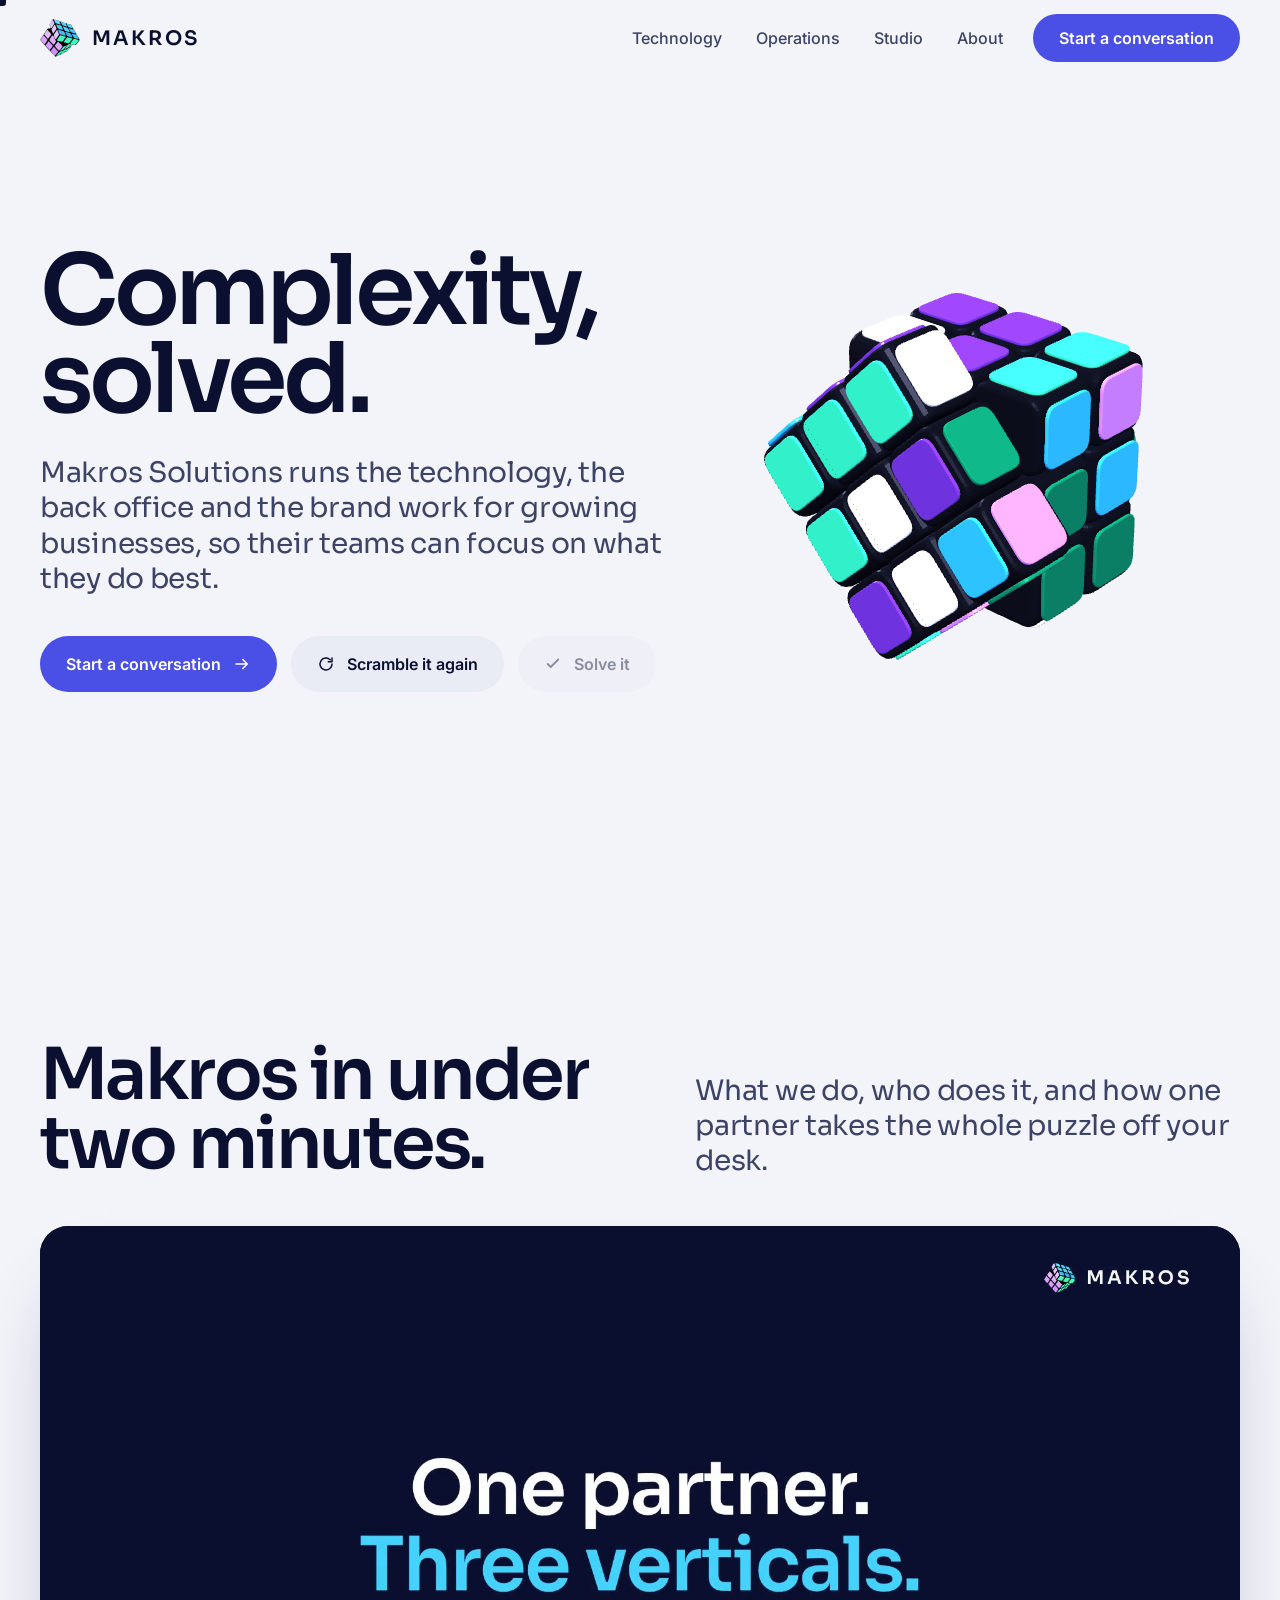
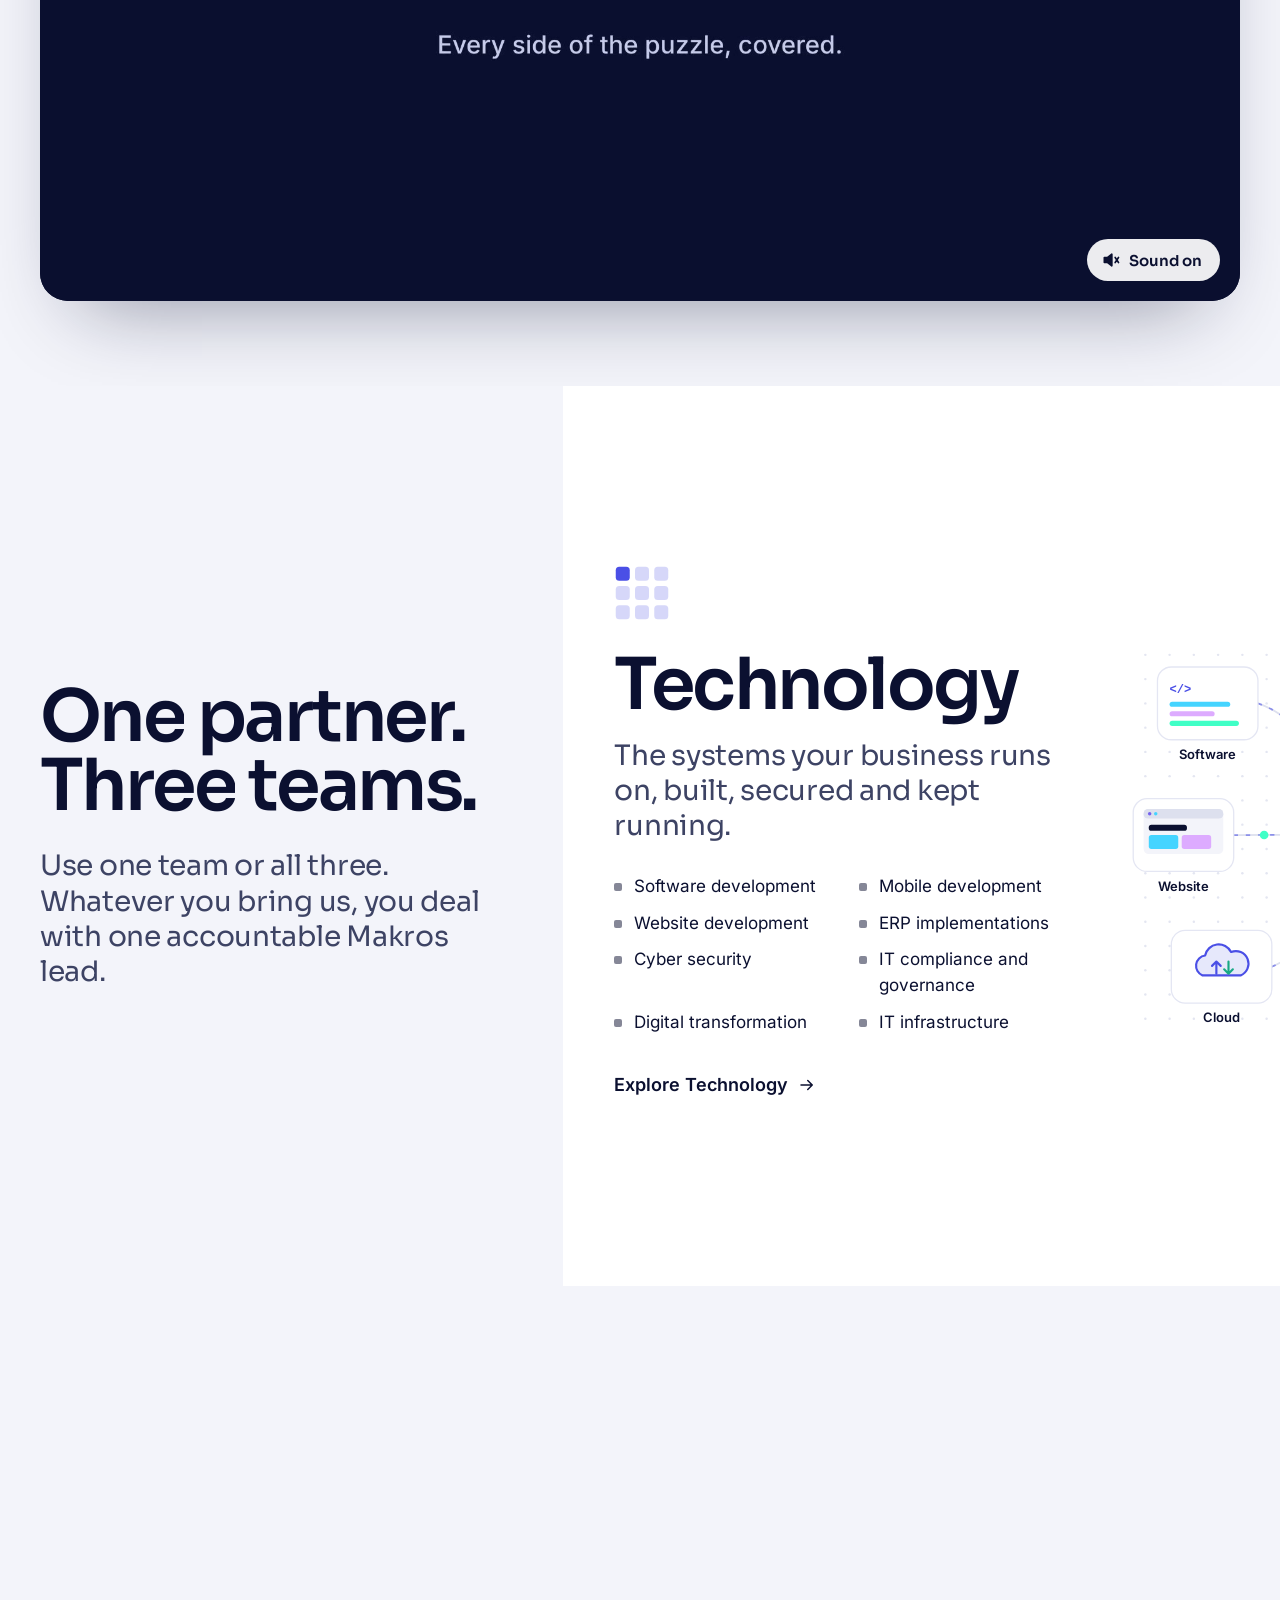
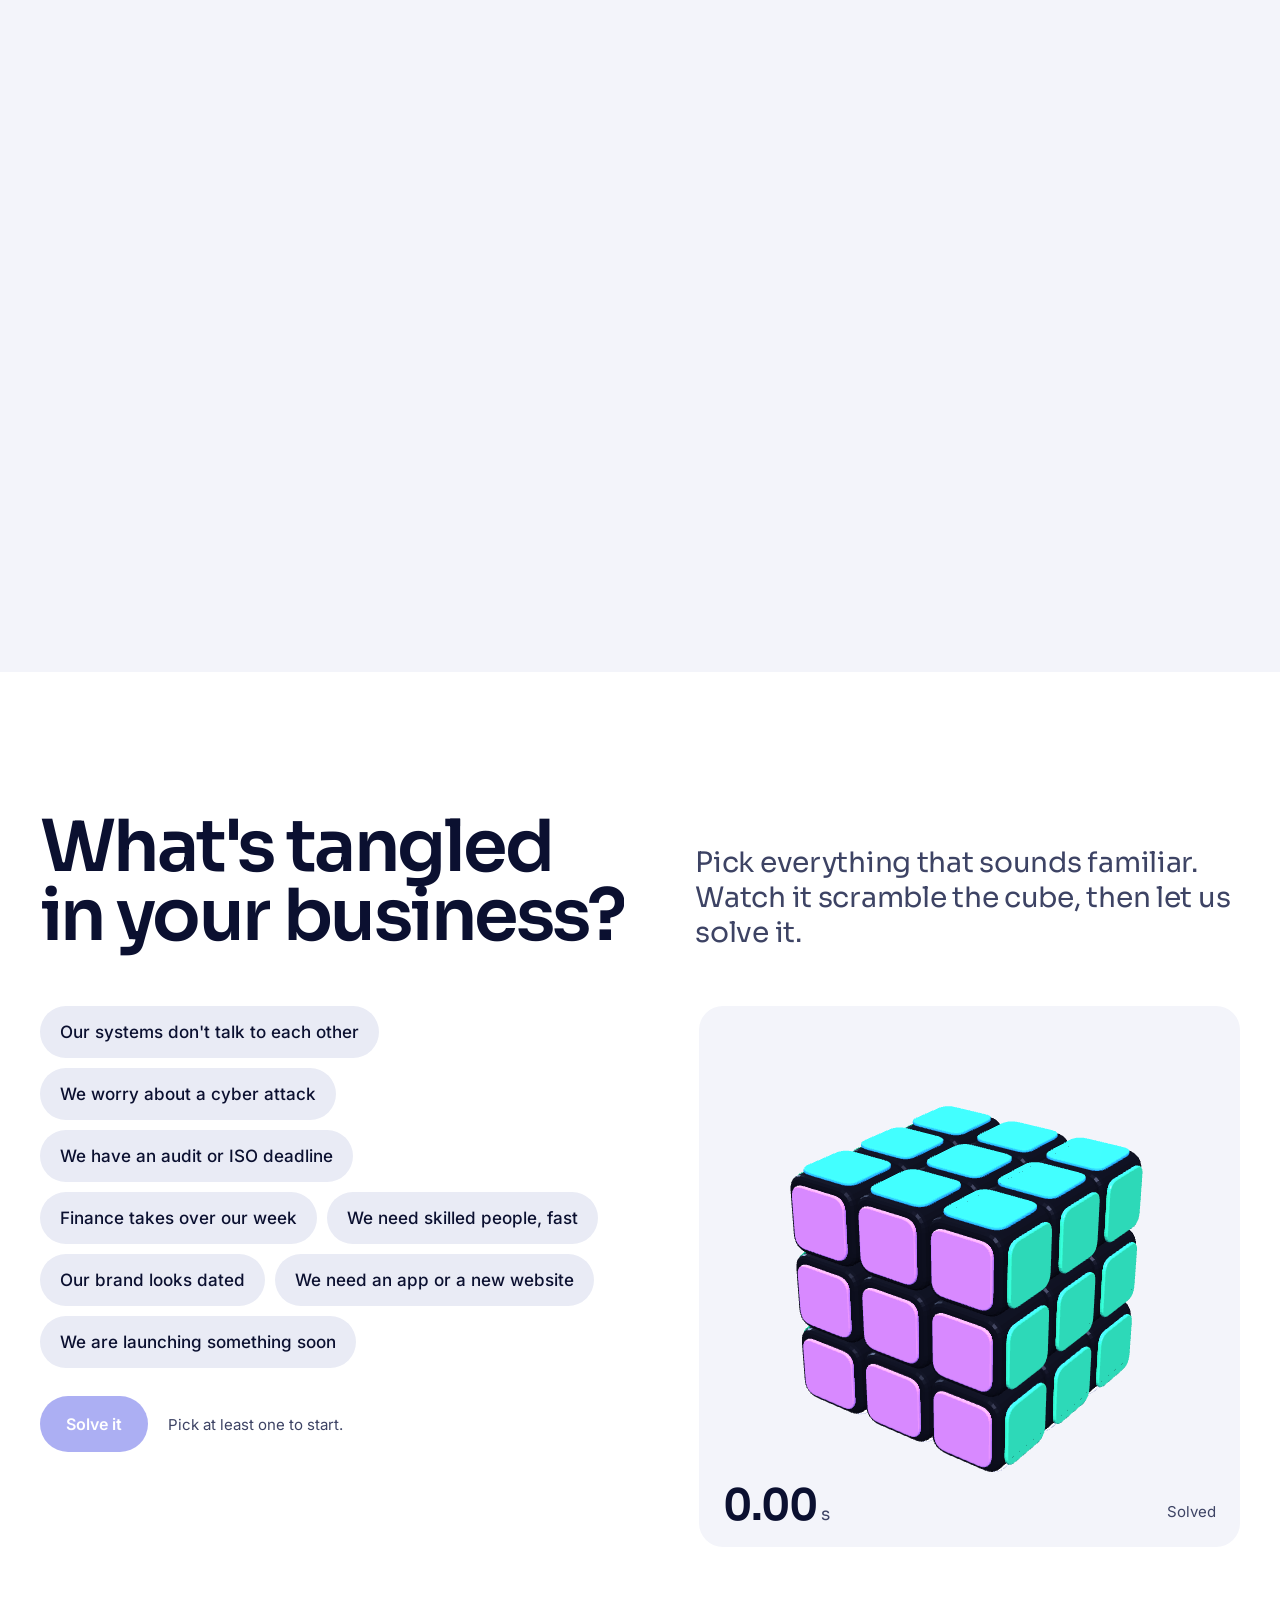
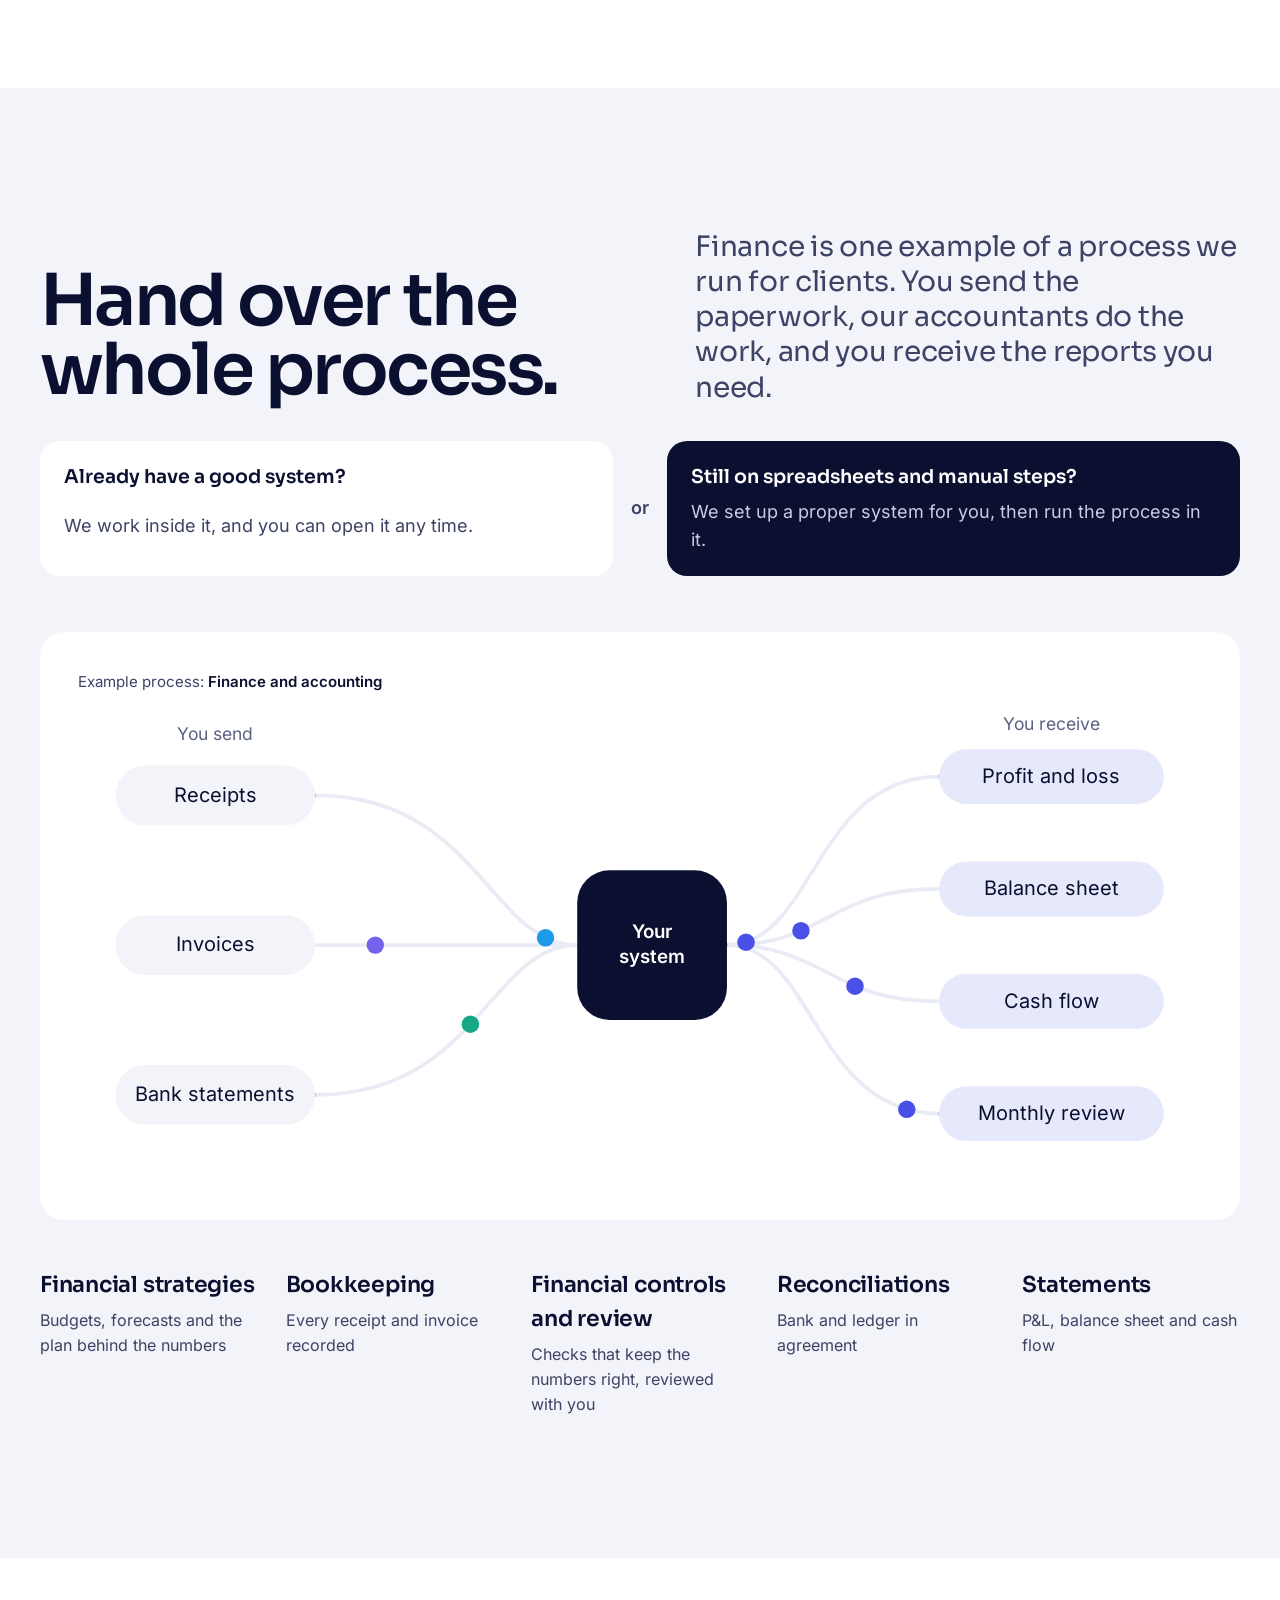
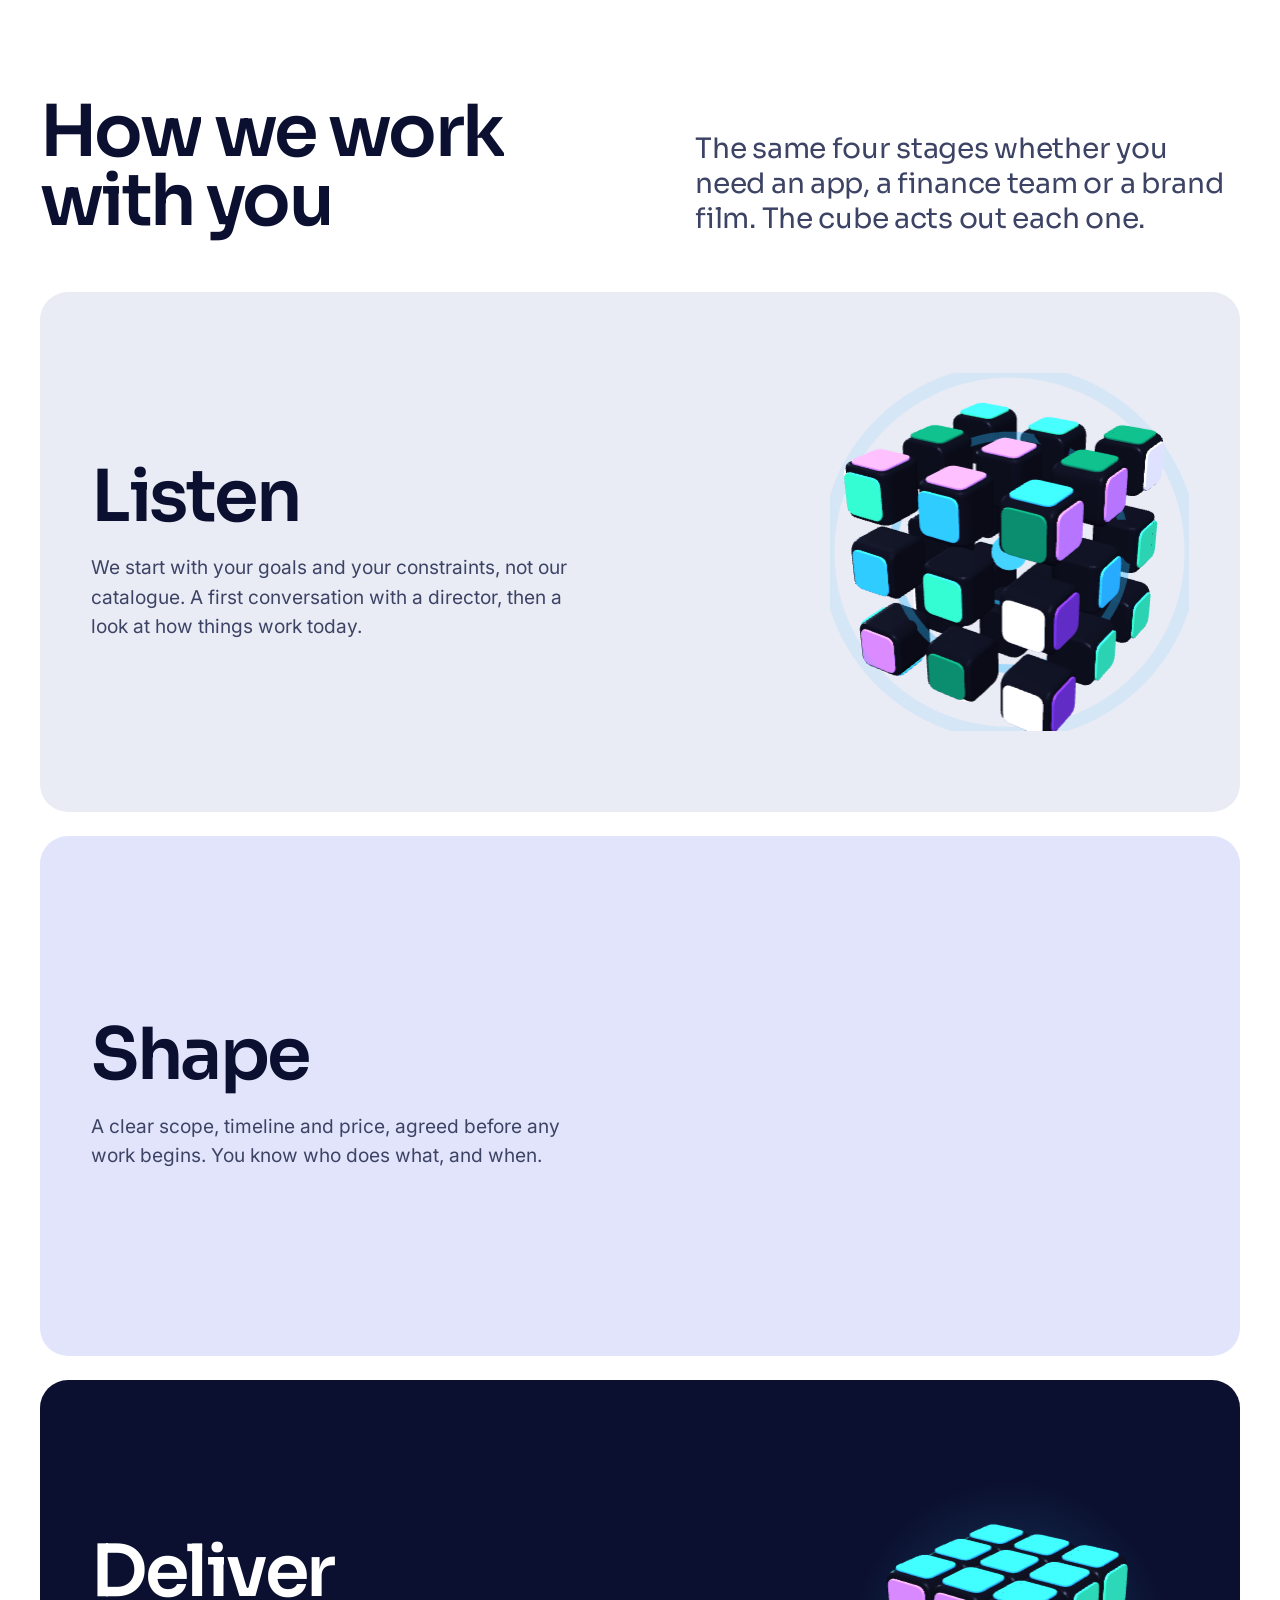
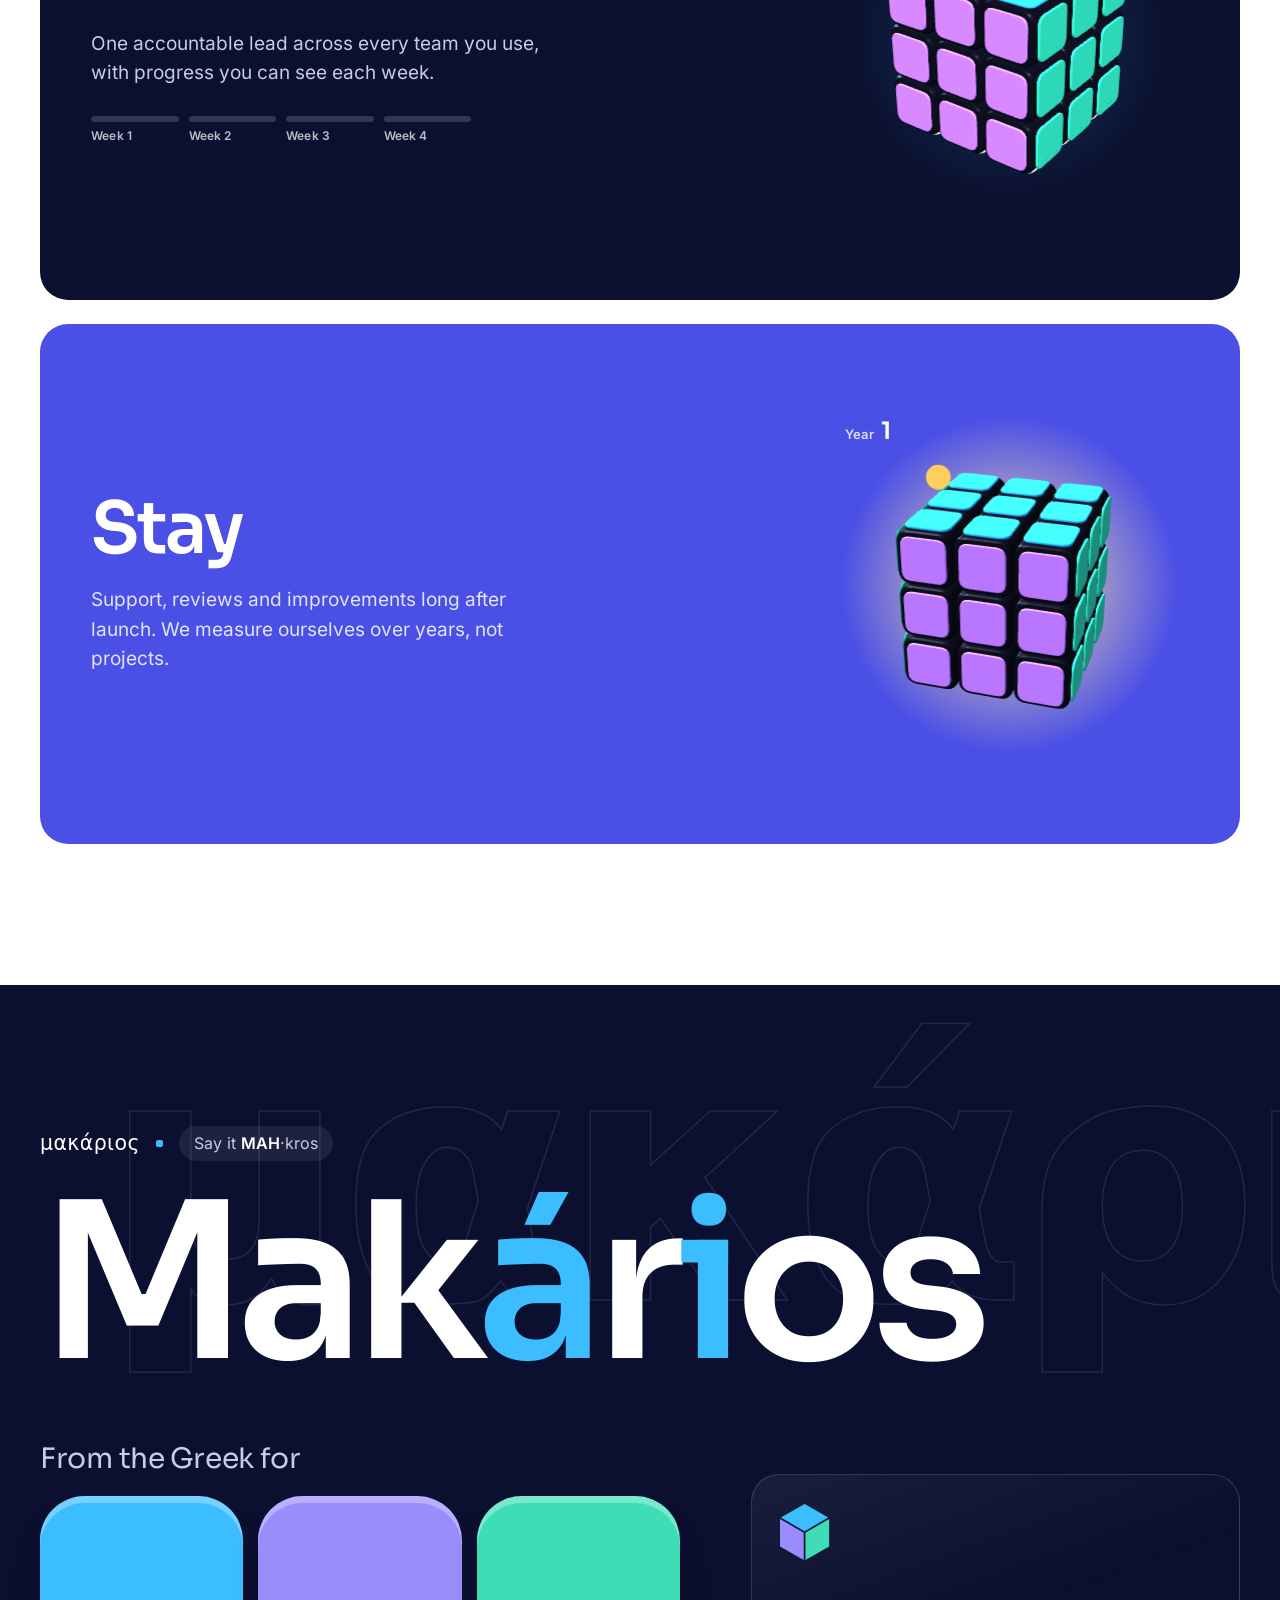
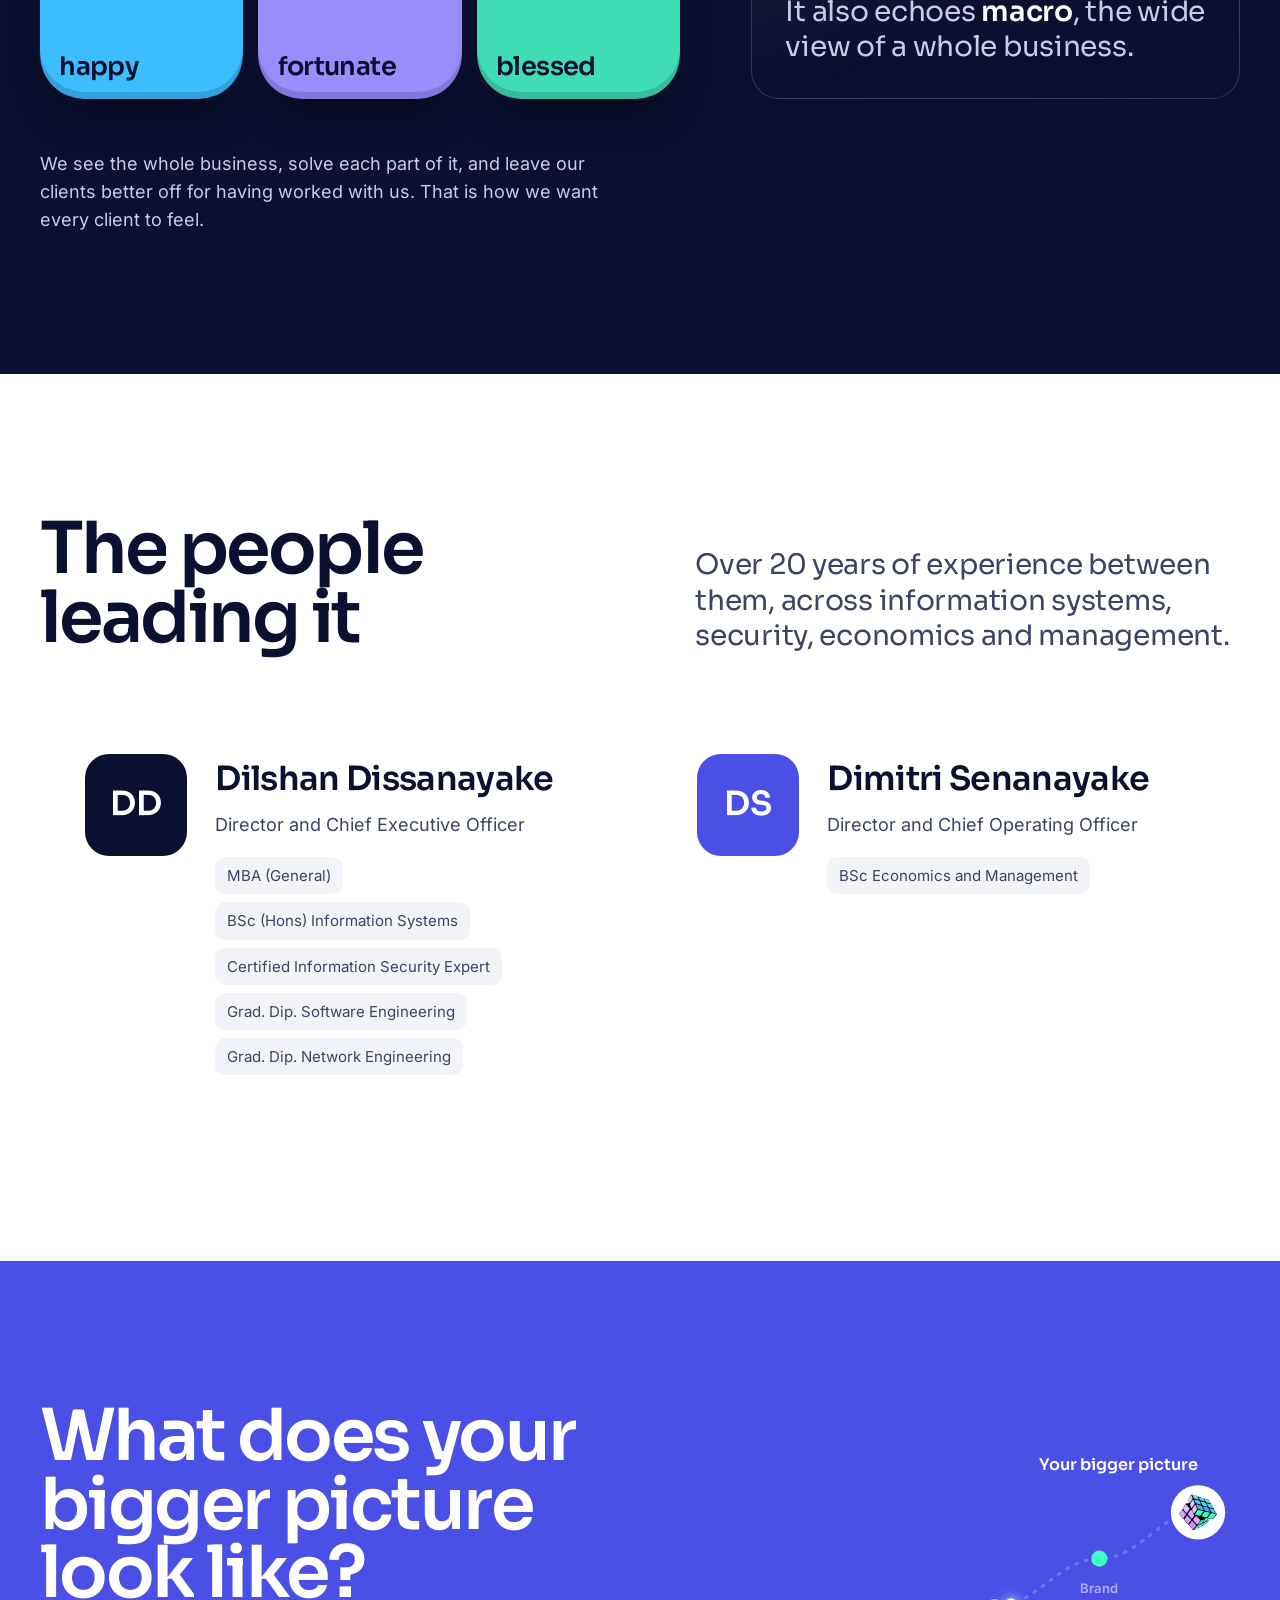
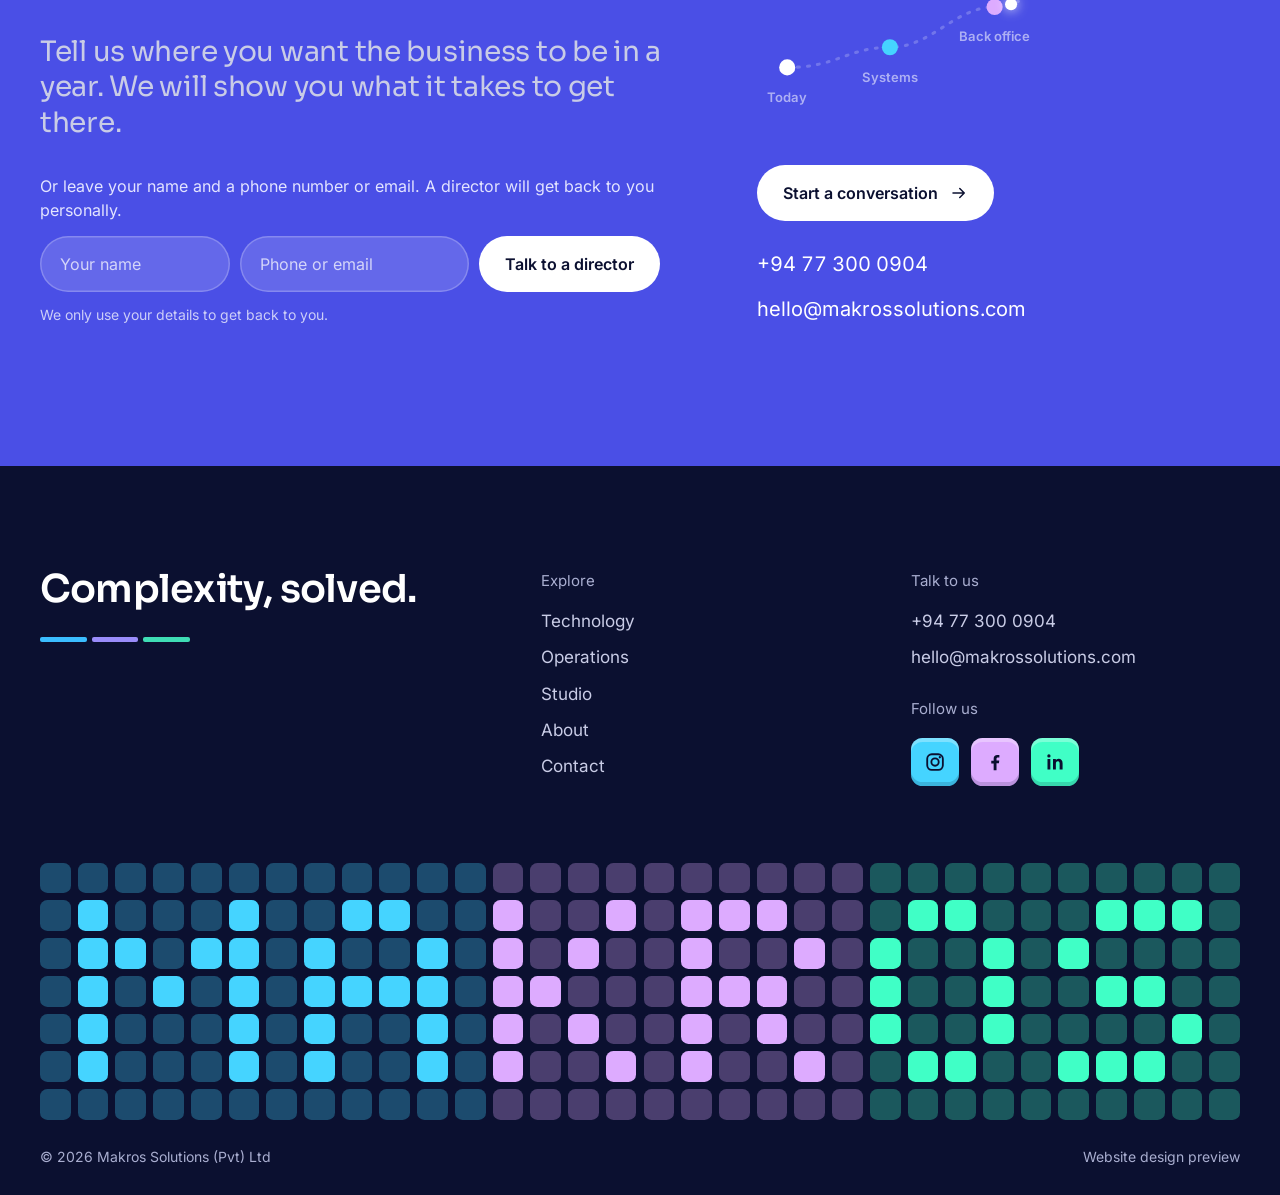
==== index.html @ b73e442d "Add director avatar to About page" ====
<!doctype html>
<html lang="en">
<head>
<meta charset="utf-8">
<meta name="viewport" content="width=device-width,initial-scale=1,viewport-fit=cover">
<title>Makros Solutions | Complexity, solved.</title>
<meta name="description" content="Makros Solutions runs the technology, the back office and the brand work for growing businesses, so their teams can focus on what they do best.">
<!-- Preview site: keeps search engines from listing it. Delete this line when it becomes the real site. -->
<meta name="robots" content="noindex">
<meta name="theme-color" content="#F3F4FA">
<link rel="icon" href="assets/img/favicon.svg" type="image/svg+xml">
<link rel="apple-touch-icon" href="assets/img/touchicon.png">
<meta property="og:type" content="website">
<meta property="og:site_name" content="Makros Solutions">
<meta property="og:title" content="Makros Solutions | Complexity, solved.">
<meta property="og:description" content="Makros Solutions runs the technology, the back office and the brand work for growing businesses, so their teams can focus on what they do best.">
<meta property="og:image" content="https://makrossolutions.com/assets/img/share.png">
<meta property="og:image:width" content="1200">
<meta property="og:image:height" content="630">
<meta name="twitter:card" content="summary_large_image">
<link rel="preload" href="assets/vendor/three.min.js" as="script">
<link rel="preload" href="assets/fonts/sora-600.woff2" as="font" type="font/woff2" crossorigin>
<link rel="preload" href="assets/fonts/inter-400.woff2" as="font" type="font/woff2" crossorigin>
<link rel="stylesheet" href="assets/css/fonts.css?v=13">
<link rel="stylesheet" href="assets/css/site.css?v=14">
<link rel="stylesheet" href="assets/css/motion.css?v=13">
<noscript><style>.cubeLoad{display:none}.cubeHost svg.fallback{opacity:1}</style></noscript>
<script>try{if(sessionStorage.getItem('mkw')){document.documentElement.classList.add('arriving');sessionStorage.removeItem('mkw')}}catch(e){}</script>
</head>
<body data-page="home">
<svg width="0" height="0" style="position:absolute" aria-hidden="true">
<defs>
<symbol id="mkS" viewBox="14 14 92 104"><polygon points="60,18 101.57,42 101.57,90 60,114 18.43,90 18.43,42" fill="#0B1030" stroke="#0B1030" stroke-width="3" stroke-linejoin="round"/><polygon points="60,19.68 98.66,42 60,64.32 21.34,42" fill="#1E9BE6"/><polygon points="19.88,44.52 58.54,66.84 58.54,111.48 19.88,89.16" fill="#7563EE"/><polygon points="61.45,66.84 100.11,44.52 100.11,89.16 61.45,111.48" fill="#17A985"/></symbol>
<symbol id="mkW" viewBox="14 14 92 104"><polygon points="60,19.68 98.66,42 60,64.32 21.34,42" fill="#3BBDFF"/><polygon points="19.88,44.52 58.54,66.84 58.54,111.48 19.88,89.16" fill="#9A8CFA"/><polygon points="61.45,66.84 100.11,44.52 100.11,89.16 61.45,111.48" fill="#3FDDB5"/></symbol>
<symbol id="t1" viewBox="0 0 32 32"><rect x="1" y="1" width="8" height="8" rx="2" fill="currentColor"/><g fill="currentColor" opacity=".22"><rect x="12" y="1" width="8" height="8" rx="2"/><rect x="23" y="1" width="8" height="8" rx="2"/><rect x="1" y="12" width="8" height="8" rx="2"/><rect x="12" y="12" width="8" height="8" rx="2"/><rect x="23" y="12" width="8" height="8" rx="2"/><rect x="1" y="23" width="8" height="8" rx="2"/><rect x="12" y="23" width="8" height="8" rx="2"/><rect x="23" y="23" width="8" height="8" rx="2"/></g></symbol>
<symbol id="t2" viewBox="0 0 32 32"><rect x="12" y="1" width="8" height="8" rx="2" fill="currentColor"/><g fill="currentColor" opacity=".22"><rect x="1" y="1" width="8" height="8" rx="2"/><rect x="23" y="1" width="8" height="8" rx="2"/><rect x="1" y="12" width="8" height="8" rx="2"/><rect x="12" y="12" width="8" height="8" rx="2"/><rect x="23" y="12" width="8" height="8" rx="2"/><rect x="1" y="23" width="8" height="8" rx="2"/><rect x="12" y="23" width="8" height="8" rx="2"/><rect x="23" y="23" width="8" height="8" rx="2"/></g></symbol>
<symbol id="t3" viewBox="0 0 32 32"><rect x="23" y="1" width="8" height="8" rx="2" fill="currentColor"/><g fill="currentColor" opacity=".22"><rect x="1" y="1" width="8" height="8" rx="2"/><rect x="12" y="1" width="8" height="8" rx="2"/><rect x="1" y="12" width="8" height="8" rx="2"/><rect x="12" y="12" width="8" height="8" rx="2"/><rect x="23" y="12" width="8" height="8" rx="2"/><rect x="1" y="23" width="8" height="8" rx="2"/><rect x="12" y="23" width="8" height="8" rx="2"/><rect x="23" y="23" width="8" height="8" rx="2"/></g></symbol>
<symbol id="spinI" viewBox="0 0 24 24"><path d="M20 12a8 8 0 1 1-2.4-5.7M20 4v5h-5" fill="none" stroke="currentColor" stroke-width="2" stroke-linecap="round" stroke-linejoin="round"/></symbol>
<symbol id="arrow" viewBox="0 0 24 24"><path d="M4 12h15M13 6l6 6-6 6" fill="none" stroke="currentColor" stroke-width="2" stroke-linecap="round" stroke-linejoin="round"/></symbol>
<symbol id="tick" viewBox="0 0 24 24"><path d="M5 12l4 4 10-10"/></symbol>
<symbol id="personI" viewBox="0 0 24 24"><circle cx="12" cy="8" r="4"/><path d="M4 21c0-4.4 3.6-7 8-7s8 2.6 8 7z"/></symbol>
</defs>
</svg>

<div id="cursor" aria-hidden="true"></div>
<div id="wipe" aria-hidden="true">
<i style="--k:0;background:#1E9BE6"></i><i style="--k:1;background:#7563EE"></i><i style="--k:2;background:#17A985"></i>
<i style="--k:1;background:#7563EE"></i><i style="--k:2;background:#0B1030"></i><i style="--k:3;background:#1E9BE6"></i>
<i style="--k:2;background:#17A985"></i><i style="--k:3;background:#1E9BE6"></i><i style="--k:4;background:#7563EE"></i>
</div>

<header class="bar" id="bar">
<div class="wrap barRow">
<a class="brand" href="index.html" aria-label="Makros home"><img src="assets/img/mks-logo.svg" alt="" width="40" height="38"><b>MAKROS</b></a>
<button class="menuBtn" id="menuBtn" type="button" aria-expanded="false" aria-controls="nav" aria-label="Open menu"><span></span><span></span><span></span></button>
<nav class="nav" id="nav" aria-label="Main">
<a class="nl" href="technology.html"><span><span data-t="Technology">Technology</span></span></a>
<a class="nl" href="operations.html"><span><span data-t="Operations">Operations</span></span></a>
<a class="nl" href="studio.html"><span><span data-t="Studio">Studio</span></span></a>
<a class="nl" href="about.html"><span><span data-t="About">About</span></span></a>
<a class="btn mag" href="contact.html">Start a conversation</a>
</nav>
</div>
</header>

<main>
<section class="wrap hero" id="hero" aria-labelledby="h-home">
<div class="heroL">
<h1 class="xl split" id="h-home">Complexity, solved.</h1>
<p class="mid lede ink2 r">Makros Solutions runs the technology, the back office and the brand work for growing businesses, so their teams can focus on what they do best.</p>
<div class="heroCta r"><a class="btn mag" href="contact.html">Start a conversation <svg aria-hidden="true"><use href="#arrow"/></svg></a><button class="btn quiet" type="button" id="replay" hidden><svg aria-hidden="true"><use href="#spinI"/></svg>Scramble it again</button><button class="btn quiet solveIt" type="button" id="solveCube" hidden disabled><svg aria-hidden="true"><use href="#tick"/></svg>Solve it</button></div>
</div>
<div class="heroR" id="heroR">
<div class="cubeHost" id="heroCube" role="img" aria-label="The Makros cube. It scrambles and solves itself, and you can drag its rows to play">
<div class="cubeLoad" id="cubeLoad" aria-hidden="true"><div class="clFace"><b style="--z:5"></b><b style="--z:10"></b><b style="--z:15"></b><b style="--z:20"></b><i class="o0"></i><i class="o1"></i><i class="o2"></i><i class="o7"></i><i class="o8"></i><i class="o3"></i><i class="o6"></i><i class="o5"></i><i class="o4"></i></div><span class="clShade"></span></div>
<svg class="fallback" id="heroFallback" viewBox="0 7.2 120 117.6" aria-hidden="true"><use href="#mkS" x="14" y="14" width="92" height="104"/></svg>
</div>
<script>setTimeout(function(){var h=document.getElementById('heroCube');if(h&&!h.classList.contains('live'))h.classList.add('flat')},10000)</script>
<div class="sparks" id="sparks" aria-hidden="true"></div>
<p class="cubeHint" id="cubeHint" aria-live="polite">Drag any row to turn it. Drag around the cube to look around.</p>
</div>
</section>
<section class="sec reel" id="reel" aria-labelledby="h-reel">
<div class="wrap">
<div class="secHead"><h2 class="l split" id="h-reel">Makros in under two minutes.</h2><p class="mid ink2 r">What we do, who does it, and how one partner takes the whole puzzle off your desk.</p></div>
<figure class="reelBox r"><video id="reelVid" src="assets/video/makros-trailer-720.mp4?v=6" poster="assets/video/makros-trailer.jpg?v=3" muted loop playsinline preload="metadata" aria-label="Makros Solutions trailer"></video><button class="reelSound" id="reelSound" type="button" aria-pressed="false"><svg class="off" viewBox="0 0 24 24" aria-hidden="true"><path d="M4 9h4l5-4v14l-5-4H4z"/><path d="M17 9l4 6M21 9l-4 6"/></svg><svg class="on" viewBox="0 0 24 24" aria-hidden="true"><path d="M4 9h4l5-4v14l-5-4H4z"/><path d="M16.5 8.5a5 5 0 0 1 0 7M19 6a8.5 8.5 0 0 1 0 12"/></svg><span>Sound on</span></button></figure>
</div>
</section>
<section class="teams" id="teams" aria-labelledby="h-teams">
<div class="track" id="track">
<div class="tIntro">
<h2 class="l split" id="h-teams">One partner. Three teams.</h2>
<p class="mid ink2 r">Use one team or all three. Whatever you bring us, you deal with one accountable Makros lead.</p>
</div>

<article class="team t1" aria-labelledby="h-tech">
<div>
<svg class="tl" aria-hidden="true" style="color:#4A4FE6"><use href="#t1"/></svg>
<h3 class="l" id="h-tech">Technology</h3>
<p class="mid ink2">The systems your business runs on, built, secured and kept running.</p>
<ul class="svcList"><li>Software development</li><li>Mobile development</li><li>Website development</li><li>ERP implementations</li><li>Cyber security</li><li>IT compliance and governance</li><li>Digital transformation</li><li>IT infrastructure</li></ul>
<a class="link" href="technology.html">Explore Technology <svg aria-hidden="true"><use href="#arrow"/></svg></a>
</div>
<figure class="scene techScene" aria-hidden="true">
<svg viewBox="0 0 560 450">
<g opacity=".8"><circle cx="20" cy="16" r="1.4" fill="#DDE0EE"/><circle cx="20" cy="44" r="1.4" fill="#DDE0EE"/><circle cx="20" cy="72" r="1.4" fill="#DDE0EE"/><circle cx="20" cy="100" r="1.4" fill="#DDE0EE"/><circle cx="20" cy="128" r="1.4" fill="#DDE0EE"/><circle cx="20" cy="156" r="1.4" fill="#DDE0EE"/><circle cx="20" cy="184" r="1.4" fill="#DDE0EE"/><circle cx="20" cy="212" r="1.4" fill="#DDE0EE"/><circle cx="20" cy="240" r="1.4" fill="#DDE0EE"/><circle cx="20" cy="268" r="1.4" fill="#DDE0EE"/><circle cx="20" cy="296" r="1.4" fill="#DDE0EE"/><circle cx="20" cy="324" r="1.4" fill="#DDE0EE"/><circle cx="20" cy="352" r="1.4" fill="#DDE0EE"/><circle cx="20" cy="380" r="1.4" fill="#DDE0EE"/><circle cx="20" cy="408" r="1.4" fill="#DDE0EE"/><circle cx="20" cy="436" r="1.4" fill="#DDE0EE"/><circle cx="48" cy="16" r="1.4" fill="#DDE0EE"/><circle cx="48" cy="44" r="1.4" fill="#DDE0EE"/><circle cx="48" cy="72" r="1.4" fill="#DDE0EE"/><circle cx="48" cy="100" r="1.4" fill="#DDE0EE"/><circle cx="48" cy="128" r="1.4" fill="#DDE0EE"/><circle cx="48" cy="156" r="1.4" fill="#DDE0EE"/><circle cx="48" cy="184" r="1.4" fill="#DDE0EE"/><circle cx="48" cy="212" r="1.4" fill="#DDE0EE"/><circle cx="48" cy="240" r="1.4" fill="#DDE0EE"/><circle cx="48" cy="268" r="1.4" fill="#DDE0EE"/><circle cx="48" cy="296" r="1.4" fill="#DDE0EE"/><circle cx="48" cy="324" r="1.4" fill="#DDE0EE"/><circle cx="48" cy="352" r="1.4" fill="#DDE0EE"/><circle cx="48" cy="380" r="1.4" fill="#DDE0EE"/><circle cx="48" cy="408" r="1.4" fill="#DDE0EE"/><circle cx="48" cy="436" r="1.4" fill="#DDE0EE"/><circle cx="76" cy="16" r="1.4" fill="#DDE0EE"/><circle cx="76" cy="44" r="1.4" fill="#DDE0EE"/><circle cx="76" cy="72" r="1.4" fill="#DDE0EE"/><circle cx="76" cy="100" r="1.4" fill="#DDE0EE"/><circle cx="76" cy="128" r="1.4" fill="#DDE0EE"/><circle cx="76" cy="156" r="1.4" fill="#DDE0EE"/><circle cx="76" cy="184" r="1.4" fill="#DDE0EE"/><circle cx="76" cy="212" r="1.4" fill="#DDE0EE"/><circle cx="76" cy="240" r="1.4" fill="#DDE0EE"/><circle cx="76" cy="268" r="1.4" fill="#DDE0EE"/><circle cx="76" cy="296" r="1.4" fill="#DDE0EE"/><circle cx="76" cy="324" r="1.4" fill="#DDE0EE"/><circle cx="76" cy="352" r="1.4" fill="#DDE0EE"/><circle cx="76" cy="380" r="1.4" fill="#DDE0EE"/><circle cx="76" cy="408" r="1.4" fill="#DDE0EE"/><circle cx="76" cy="436" r="1.4" fill="#DDE0EE"/><circle cx="104" cy="16" r="1.4" fill="#DDE0EE"/><circle cx="104" cy="44" r="1.4" fill="#DDE0EE"/><circle cx="104" cy="72" r="1.4" fill="#DDE0EE"/><circle cx="104" cy="100" r="1.4" fill="#DDE0EE"/><circle cx="104" cy="128" r="1.4" fill="#DDE0EE"/><circle cx="104" cy="156" r="1.4" fill="#DDE0EE"/><circle cx="104" cy="184" r="1.4" fill="#DDE0EE"/><circle cx="104" cy="212" r="1.4" fill="#DDE0EE"/><circle cx="104" cy="240" r="1.4" fill="#DDE0EE"/><circle cx="104" cy="268" r="1.4" fill="#DDE0EE"/><circle cx="104" cy="296" r="1.4" fill="#DDE0EE"/><circle cx="104" cy="324" r="1.4" fill="#DDE0EE"/><circle cx="104" cy="352" r="1.4" fill="#DDE0EE"/><circle cx="104" cy="380" r="1.4" fill="#DDE0EE"/><circle cx="104" cy="408" r="1.4" fill="#DDE0EE"/><circle cx="104" cy="436" r="1.4" fill="#DDE0EE"/><circle cx="132" cy="16" r="1.4" fill="#DDE0EE"/><circle cx="132" cy="44" r="1.4" fill="#DDE0EE"/><circle cx="132" cy="72" r="1.4" fill="#DDE0EE"/><circle cx="132" cy="100" r="1.4" fill="#DDE0EE"/><circle cx="132" cy="128" r="1.4" fill="#DDE0EE"/><circle cx="132" cy="156" r="1.4" fill="#DDE0EE"/><circle cx="132" cy="184" r="1.4" fill="#DDE0EE"/><circle cx="132" cy="212" r="1.4" fill="#DDE0EE"/><circle cx="132" cy="240" r="1.4" fill="#DDE0EE"/><circle cx="132" cy="268" r="1.4" fill="#DDE0EE"/><circle cx="132" cy="296" r="1.4" fill="#DDE0EE"/><circle cx="132" cy="324" r="1.4" fill="#DDE0EE"/><circle cx="132" cy="352" r="1.4" fill="#DDE0EE"/><circle cx="132" cy="380" r="1.4" fill="#DDE0EE"/><circle cx="132" cy="408" r="1.4" fill="#DDE0EE"/><circle cx="132" cy="436" r="1.4" fill="#DDE0EE"/><circle cx="160" cy="16" r="1.4" fill="#DDE0EE"/><circle cx="160" cy="44" r="1.4" fill="#DDE0EE"/><circle cx="160" cy="72" r="1.4" fill="#DDE0EE"/><circle cx="160" cy="100" r="1.4" fill="#DDE0EE"/><circle cx="160" cy="128" r="1.4" fill="#DDE0EE"/><circle cx="160" cy="156" r="1.4" fill="#DDE0EE"/><circle cx="160" cy="184" r="1.4" fill="#DDE0EE"/><circle cx="160" cy="212" r="1.4" fill="#DDE0EE"/><circle cx="160" cy="240" r="1.4" fill="#DDE0EE"/><circle cx="160" cy="268" r="1.4" fill="#DDE0EE"/><circle cx="160" cy="296" r="1.4" fill="#DDE0EE"/><circle cx="160" cy="324" r="1.4" fill="#DDE0EE"/><circle cx="160" cy="352" r="1.4" fill="#DDE0EE"/><circle cx="160" cy="380" r="1.4" fill="#DDE0EE"/><circle cx="160" cy="408" r="1.4" fill="#DDE0EE"/><circle cx="160" cy="436" r="1.4" fill="#DDE0EE"/><circle cx="188" cy="16" r="1.4" fill="#DDE0EE"/><circle cx="188" cy="44" r="1.4" fill="#DDE0EE"/><circle cx="188" cy="72" r="1.4" fill="#DDE0EE"/><circle cx="188" cy="100" r="1.4" fill="#DDE0EE"/><circle cx="188" cy="128" r="1.4" fill="#DDE0EE"/><circle cx="188" cy="156" r="1.4" fill="#DDE0EE"/><circle cx="188" cy="184" r="1.4" fill="#DDE0EE"/><circle cx="188" cy="212" r="1.4" fill="#DDE0EE"/><circle cx="188" cy="240" r="1.4" fill="#DDE0EE"/><circle cx="188" cy="268" r="1.4" fill="#DDE0EE"/><circle cx="188" cy="296" r="1.4" fill="#DDE0EE"/><circle cx="188" cy="324" r="1.4" fill="#DDE0EE"/><circle cx="188" cy="352" r="1.4" fill="#DDE0EE"/><circle cx="188" cy="380" r="1.4" fill="#DDE0EE"/><circle cx="188" cy="408" r="1.4" fill="#DDE0EE"/><circle cx="188" cy="436" r="1.4" fill="#DDE0EE"/><circle cx="216" cy="16" r="1.4" fill="#DDE0EE"/><circle cx="216" cy="44" r="1.4" fill="#DDE0EE"/><circle cx="216" cy="72" r="1.4" fill="#DDE0EE"/><circle cx="216" cy="100" r="1.4" fill="#DDE0EE"/><circle cx="216" cy="128" r="1.4" fill="#DDE0EE"/><circle cx="216" cy="156" r="1.4" fill="#DDE0EE"/><circle cx="216" cy="184" r="1.4" fill="#DDE0EE"/><circle cx="216" cy="212" r="1.4" fill="#DDE0EE"/><circle cx="216" cy="240" r="1.4" fill="#DDE0EE"/><circle cx="216" cy="268" r="1.4" fill="#DDE0EE"/><circle cx="216" cy="296" r="1.4" fill="#DDE0EE"/><circle cx="216" cy="324" r="1.4" fill="#DDE0EE"/><circle cx="216" cy="352" r="1.4" fill="#DDE0EE"/><circle cx="216" cy="380" r="1.4" fill="#DDE0EE"/><circle cx="216" cy="408" r="1.4" fill="#DDE0EE"/><circle cx="216" cy="436" r="1.4" fill="#DDE0EE"/><circle cx="244" cy="16" r="1.4" fill="#DDE0EE"/><circle cx="244" cy="44" r="1.4" fill="#DDE0EE"/><circle cx="244" cy="72" r="1.4" fill="#DDE0EE"/><circle cx="244" cy="100" r="1.4" fill="#DDE0EE"/><circle cx="244" cy="128" r="1.4" fill="#DDE0EE"/><circle cx="244" cy="156" r="1.4" fill="#DDE0EE"/><circle cx="244" cy="184" r="1.4" fill="#DDE0EE"/><circle cx="244" cy="212" r="1.4" fill="#DDE0EE"/><circle cx="244" cy="240" r="1.4" fill="#DDE0EE"/><circle cx="244" cy="268" r="1.4" fill="#DDE0EE"/><circle cx="244" cy="296" r="1.4" fill="#DDE0EE"/><circle cx="244" cy="324" r="1.4" fill="#DDE0EE"/><circle cx="244" cy="352" r="1.4" fill="#DDE0EE"/><circle cx="244" cy="380" r="1.4" fill="#DDE0EE"/><circle cx="244" cy="408" r="1.4" fill="#DDE0EE"/><circle cx="244" cy="436" r="1.4" fill="#DDE0EE"/><circle cx="272" cy="16" r="1.4" fill="#DDE0EE"/><circle cx="272" cy="44" r="1.4" fill="#DDE0EE"/><circle cx="272" cy="72" r="1.4" fill="#DDE0EE"/><circle cx="272" cy="100" r="1.4" fill="#DDE0EE"/><circle cx="272" cy="128" r="1.4" fill="#DDE0EE"/><circle cx="272" cy="156" r="1.4" fill="#DDE0EE"/><circle cx="272" cy="184" r="1.4" fill="#DDE0EE"/><circle cx="272" cy="212" r="1.4" fill="#DDE0EE"/><circle cx="272" cy="240" r="1.4" fill="#DDE0EE"/><circle cx="272" cy="268" r="1.4" fill="#DDE0EE"/><circle cx="272" cy="296" r="1.4" fill="#DDE0EE"/><circle cx="272" cy="324" r="1.4" fill="#DDE0EE"/><circle cx="272" cy="352" r="1.4" fill="#DDE0EE"/><circle cx="272" cy="380" r="1.4" fill="#DDE0EE"/><circle cx="272" cy="408" r="1.4" fill="#DDE0EE"/><circle cx="272" cy="436" r="1.4" fill="#DDE0EE"/><circle cx="300" cy="16" r="1.4" fill="#DDE0EE"/><circle cx="300" cy="44" r="1.4" fill="#DDE0EE"/><circle cx="300" cy="72" r="1.4" fill="#DDE0EE"/><circle cx="300" cy="100" r="1.4" fill="#DDE0EE"/><circle cx="300" cy="128" r="1.4" fill="#DDE0EE"/><circle cx="300" cy="156" r="1.4" fill="#DDE0EE"/><circle cx="300" cy="184" r="1.4" fill="#DDE0EE"/><circle cx="300" cy="212" r="1.4" fill="#DDE0EE"/><circle cx="300" cy="240" r="1.4" fill="#DDE0EE"/><circle cx="300" cy="268" r="1.4" fill="#DDE0EE"/><circle cx="300" cy="296" r="1.4" fill="#DDE0EE"/><circle cx="300" cy="324" r="1.4" fill="#DDE0EE"/><circle cx="300" cy="352" r="1.4" fill="#DDE0EE"/><circle cx="300" cy="380" r="1.4" fill="#DDE0EE"/><circle cx="300" cy="408" r="1.4" fill="#DDE0EE"/><circle cx="300" cy="436" r="1.4" fill="#DDE0EE"/><circle cx="328" cy="16" r="1.4" fill="#DDE0EE"/><circle cx="328" cy="44" r="1.4" fill="#DDE0EE"/><circle cx="328" cy="72" r="1.4" fill="#DDE0EE"/><circle cx="328" cy="100" r="1.4" fill="#DDE0EE"/><circle cx="328" cy="128" r="1.4" fill="#DDE0EE"/><circle cx="328" cy="156" r="1.4" fill="#DDE0EE"/><circle cx="328" cy="184" r="1.4" fill="#DDE0EE"/><circle cx="328" cy="212" r="1.4" fill="#DDE0EE"/><circle cx="328" cy="240" r="1.4" fill="#DDE0EE"/><circle cx="328" cy="268" r="1.4" fill="#DDE0EE"/><circle cx="328" cy="296" r="1.4" fill="#DDE0EE"/><circle cx="328" cy="324" r="1.4" fill="#DDE0EE"/><circle cx="328" cy="352" r="1.4" fill="#DDE0EE"/><circle cx="328" cy="380" r="1.4" fill="#DDE0EE"/><circle cx="328" cy="408" r="1.4" fill="#DDE0EE"/><circle cx="328" cy="436" r="1.4" fill="#DDE0EE"/><circle cx="356" cy="16" r="1.4" fill="#DDE0EE"/><circle cx="356" cy="44" r="1.4" fill="#DDE0EE"/><circle cx="356" cy="72" r="1.4" fill="#DDE0EE"/><circle cx="356" cy="100" r="1.4" fill="#DDE0EE"/><circle cx="356" cy="128" r="1.4" fill="#DDE0EE"/><circle cx="356" cy="156" r="1.4" fill="#DDE0EE"/><circle cx="356" cy="184" r="1.4" fill="#DDE0EE"/><circle cx="356" cy="212" r="1.4" fill="#DDE0EE"/><circle cx="356" cy="240" r="1.4" fill="#DDE0EE"/><circle cx="356" cy="268" r="1.4" fill="#DDE0EE"/><circle cx="356" cy="296" r="1.4" fill="#DDE0EE"/><circle cx="356" cy="324" r="1.4" fill="#DDE0EE"/><circle cx="356" cy="352" r="1.4" fill="#DDE0EE"/><circle cx="356" cy="380" r="1.4" fill="#DDE0EE"/><circle cx="356" cy="408" r="1.4" fill="#DDE0EE"/><circle cx="356" cy="436" r="1.4" fill="#DDE0EE"/><circle cx="384" cy="16" r="1.4" fill="#DDE0EE"/><circle cx="384" cy="44" r="1.4" fill="#DDE0EE"/><circle cx="384" cy="72" r="1.4" fill="#DDE0EE"/><circle cx="384" cy="100" r="1.4" fill="#DDE0EE"/><circle cx="384" cy="128" r="1.4" fill="#DDE0EE"/><circle cx="384" cy="156" r="1.4" fill="#DDE0EE"/><circle cx="384" cy="184" r="1.4" fill="#DDE0EE"/><circle cx="384" cy="212" r="1.4" fill="#DDE0EE"/><circle cx="384" cy="240" r="1.4" fill="#DDE0EE"/><circle cx="384" cy="268" r="1.4" fill="#DDE0EE"/><circle cx="384" cy="296" r="1.4" fill="#DDE0EE"/><circle cx="384" cy="324" r="1.4" fill="#DDE0EE"/><circle cx="384" cy="352" r="1.4" fill="#DDE0EE"/><circle cx="384" cy="380" r="1.4" fill="#DDE0EE"/><circle cx="384" cy="408" r="1.4" fill="#DDE0EE"/><circle cx="384" cy="436" r="1.4" fill="#DDE0EE"/><circle cx="412" cy="16" r="1.4" fill="#DDE0EE"/><circle cx="412" cy="44" r="1.4" fill="#DDE0EE"/><circle cx="412" cy="72" r="1.4" fill="#DDE0EE"/><circle cx="412" cy="100" r="1.4" fill="#DDE0EE"/><circle cx="412" cy="128" r="1.4" fill="#DDE0EE"/><circle cx="412" cy="156" r="1.4" fill="#DDE0EE"/><circle cx="412" cy="184" r="1.4" fill="#DDE0EE"/><circle cx="412" cy="212" r="1.4" fill="#DDE0EE"/><circle cx="412" cy="240" r="1.4" fill="#DDE0EE"/><circle cx="412" cy="268" r="1.4" fill="#DDE0EE"/><circle cx="412" cy="296" r="1.4" fill="#DDE0EE"/><circle cx="412" cy="324" r="1.4" fill="#DDE0EE"/><circle cx="412" cy="352" r="1.4" fill="#DDE0EE"/><circle cx="412" cy="380" r="1.4" fill="#DDE0EE"/><circle cx="412" cy="408" r="1.4" fill="#DDE0EE"/><circle cx="412" cy="436" r="1.4" fill="#DDE0EE"/><circle cx="440" cy="16" r="1.4" fill="#DDE0EE"/><circle cx="440" cy="44" r="1.4" fill="#DDE0EE"/><circle cx="440" cy="72" r="1.4" fill="#DDE0EE"/><circle cx="440" cy="100" r="1.4" fill="#DDE0EE"/><circle cx="440" cy="128" r="1.4" fill="#DDE0EE"/><circle cx="440" cy="156" r="1.4" fill="#DDE0EE"/><circle cx="440" cy="184" r="1.4" fill="#DDE0EE"/><circle cx="440" cy="212" r="1.4" fill="#DDE0EE"/><circle cx="440" cy="240" r="1.4" fill="#DDE0EE"/><circle cx="440" cy="268" r="1.4" fill="#DDE0EE"/><circle cx="440" cy="296" r="1.4" fill="#DDE0EE"/><circle cx="440" cy="324" r="1.4" fill="#DDE0EE"/><circle cx="440" cy="352" r="1.4" fill="#DDE0EE"/><circle cx="440" cy="380" r="1.4" fill="#DDE0EE"/><circle cx="440" cy="408" r="1.4" fill="#DDE0EE"/><circle cx="440" cy="436" r="1.4" fill="#DDE0EE"/><circle cx="468" cy="16" r="1.4" fill="#DDE0EE"/><circle cx="468" cy="44" r="1.4" fill="#DDE0EE"/><circle cx="468" cy="72" r="1.4" fill="#DDE0EE"/><circle cx="468" cy="100" r="1.4" fill="#DDE0EE"/><circle cx="468" cy="128" r="1.4" fill="#DDE0EE"/><circle cx="468" cy="156" r="1.4" fill="#DDE0EE"/><circle cx="468" cy="184" r="1.4" fill="#DDE0EE"/><circle cx="468" cy="212" r="1.4" fill="#DDE0EE"/><circle cx="468" cy="240" r="1.4" fill="#DDE0EE"/><circle cx="468" cy="268" r="1.4" fill="#DDE0EE"/><circle cx="468" cy="296" r="1.4" fill="#DDE0EE"/><circle cx="468" cy="324" r="1.4" fill="#DDE0EE"/><circle cx="468" cy="352" r="1.4" fill="#DDE0EE"/><circle cx="468" cy="380" r="1.4" fill="#DDE0EE"/><circle cx="468" cy="408" r="1.4" fill="#DDE0EE"/><circle cx="468" cy="436" r="1.4" fill="#DDE0EE"/><circle cx="496" cy="16" r="1.4" fill="#DDE0EE"/><circle cx="496" cy="44" r="1.4" fill="#DDE0EE"/><circle cx="496" cy="72" r="1.4" fill="#DDE0EE"/><circle cx="496" cy="100" r="1.4" fill="#DDE0EE"/><circle cx="496" cy="128" r="1.4" fill="#DDE0EE"/><circle cx="496" cy="156" r="1.4" fill="#DDE0EE"/><circle cx="496" cy="184" r="1.4" fill="#DDE0EE"/><circle cx="496" cy="212" r="1.4" fill="#DDE0EE"/><circle cx="496" cy="240" r="1.4" fill="#DDE0EE"/><circle cx="496" cy="268" r="1.4" fill="#DDE0EE"/><circle cx="496" cy="296" r="1.4" fill="#DDE0EE"/><circle cx="496" cy="324" r="1.4" fill="#DDE0EE"/><circle cx="496" cy="352" r="1.4" fill="#DDE0EE"/><circle cx="496" cy="380" r="1.4" fill="#DDE0EE"/><circle cx="496" cy="408" r="1.4" fill="#DDE0EE"/><circle cx="496" cy="436" r="1.4" fill="#DDE0EE"/><circle cx="524" cy="16" r="1.4" fill="#DDE0EE"/><circle cx="524" cy="44" r="1.4" fill="#DDE0EE"/><circle cx="524" cy="72" r="1.4" fill="#DDE0EE"/><circle cx="524" cy="100" r="1.4" fill="#DDE0EE"/><circle cx="524" cy="128" r="1.4" fill="#DDE0EE"/><circle cx="524" cy="156" r="1.4" fill="#DDE0EE"/><circle cx="524" cy="184" r="1.4" fill="#DDE0EE"/><circle cx="524" cy="212" r="1.4" fill="#DDE0EE"/><circle cx="524" cy="240" r="1.4" fill="#DDE0EE"/><circle cx="524" cy="268" r="1.4" fill="#DDE0EE"/><circle cx="524" cy="296" r="1.4" fill="#DDE0EE"/><circle cx="524" cy="324" r="1.4" fill="#DDE0EE"/><circle cx="524" cy="352" r="1.4" fill="#DDE0EE"/><circle cx="524" cy="380" r="1.4" fill="#DDE0EE"/><circle cx="524" cy="408" r="1.4" fill="#DDE0EE"/><circle cx="524" cy="436" r="1.4" fill="#DDE0EE"/><circle cx="552" cy="16" r="1.4" fill="#DDE0EE"/><circle cx="552" cy="44" r="1.4" fill="#DDE0EE"/><circle cx="552" cy="72" r="1.4" fill="#DDE0EE"/><circle cx="552" cy="100" r="1.4" fill="#DDE0EE"/><circle cx="552" cy="128" r="1.4" fill="#DDE0EE"/><circle cx="552" cy="156" r="1.4" fill="#DDE0EE"/><circle cx="552" cy="184" r="1.4" fill="#DDE0EE"/><circle cx="552" cy="212" r="1.4" fill="#DDE0EE"/><circle cx="552" cy="240" r="1.4" fill="#DDE0EE"/><circle cx="552" cy="268" r="1.4" fill="#DDE0EE"/><circle cx="552" cy="296" r="1.4" fill="#DDE0EE"/><circle cx="552" cy="324" r="1.4" fill="#DDE0EE"/><circle cx="552" cy="352" r="1.4" fill="#DDE0EE"/><circle cx="552" cy="380" r="1.4" fill="#DDE0EE"/><circle cx="552" cy="408" r="1.4" fill="#DDE0EE"/><circle cx="552" cy="436" r="1.4" fill="#DDE0EE"/></g>
<defs><path id="tp0" d="M150 72 Q 215 94 280 222"/><path id="tp1" d="M414 72 Q 347 94 280 222"/><path id="tp2" d="M122 224 Q 201 224 280 222"/><path id="tp3" d="M442 224 Q 361 224 280 222"/><path id="tp4" d="M166 376 Q 223 353 280 222"/><path id="tp5" d="M398 376 Q 339 353 280 222"/></defs>
<g fill="none" stroke="#DDE0EE" stroke-width="2"><use href="#tp0"/><use href="#tp1"/><use href="#tp2"/><use href="#tp3"/><use href="#tp4"/><use href="#tp5"/></g>
<g fill="none" stroke="#4A4FE6" stroke-width="2" class="flowLine" opacity=".55"><use href="#tp0"/><use href="#tp1"/><use href="#tp2"/><use href="#tp3"/><use href="#tp4"/><use href="#tp5"/></g>
<circle r="5" fill="#45D4FF"><animateMotion dur="2.2s" begin="0.00s" repeatCount="indefinite"><mpath href="#tp0"/></animateMotion></circle><circle r="3.5" fill="#4A4FE6"><animateMotion dur="2.6s" begin="0.00s" repeatCount="indefinite" keyPoints="1;0" keyTimes="0;1" calcMode="linear"><mpath href="#tp0"/></animateMotion></circle><circle r="5" fill="#DDABFF"><animateMotion dur="2.2s" begin="-0.37s" repeatCount="indefinite"><mpath href="#tp1"/></animateMotion></circle><circle r="3.5" fill="#4A4FE6"><animateMotion dur="2.6s" begin="-0.50s" repeatCount="indefinite" keyPoints="1;0" keyTimes="0;1" calcMode="linear"><mpath href="#tp1"/></animateMotion></circle><circle r="5" fill="#40FFC6"><animateMotion dur="2.2s" begin="-0.74s" repeatCount="indefinite"><mpath href="#tp2"/></animateMotion></circle><circle r="3.5" fill="#4A4FE6"><animateMotion dur="2.6s" begin="-1.00s" repeatCount="indefinite" keyPoints="1;0" keyTimes="0;1" calcMode="linear"><mpath href="#tp2"/></animateMotion></circle><circle r="5" fill="#2BB8FF"><animateMotion dur="2.2s" begin="-1.11s" repeatCount="indefinite"><mpath href="#tp3"/></animateMotion></circle><circle r="3.5" fill="#4A4FE6"><animateMotion dur="2.6s" begin="-1.50s" repeatCount="indefinite" keyPoints="1;0" keyTimes="0;1" calcMode="linear"><mpath href="#tp3"/></animateMotion></circle><circle r="5" fill="#D18CFF"><animateMotion dur="2.2s" begin="-1.48s" repeatCount="indefinite"><mpath href="#tp4"/></animateMotion></circle><circle r="3.5" fill="#4A4FE6"><animateMotion dur="2.6s" begin="-2.00s" repeatCount="indefinite" keyPoints="1;0" keyTimes="0;1" calcMode="linear"><mpath href="#tp4"/></animateMotion></circle><circle r="5" fill="#36EDB8"><animateMotion dur="2.2s" begin="-1.85s" repeatCount="indefinite"><mpath href="#tp5"/></animateMotion></circle><circle r="3.5" fill="#4A4FE6"><animateMotion dur="2.6s" begin="-2.50s" repeatCount="indefinite" keyPoints="1;0" keyTimes="0;1" calcMode="linear"><mpath href="#tp5"/></animateMotion></circle>
<circle class="ripple" cx="280" cy="222" r="74" fill="none" stroke="#45D4FF" stroke-width="2"/>
<circle class="ripple" style="--d:-1.4s" cx="280" cy="222" r="74" fill="none" stroke="#DDABFF" stroke-width="2"/>
<g class="hub"><rect x="218" y="160" width="124" height="124" rx="30" fill="#0B1030"/><image href="assets/img/mks-logo.svg" x="240" y="180" width="80" height="76"/></g>
<g class="bob" style="--d:0.00s"><rect x="34" y="30" width="116" height="84" rx="16" fill="#fff" stroke="#E4E6F3" stroke-width="1.5"/><text x="48" y="60" font-family="ui-monospace,Menlo,monospace" font-size="14" font-weight="700" fill="#4A4FE6">&lt;/&gt;</text><rect class="typeL" style="--d:0.0s" x="48" y="70" width="70" height="6" rx="3" fill="#45D4FF"/><rect class="typeL" style="--d:0.5s" x="48" y="81" width="52" height="6" rx="3" fill="#DDABFF"/><rect class="typeL" style="--d:1.0s" x="48" y="92" width="80" height="6" rx="3" fill="#40FFC6"/><text x="92.0" y="136" font-family="Inter, sans-serif" font-size="15" font-weight="600" text-anchor="middle" fill="#0B1030">Software</text></g><g class="bob" style="--d:-0.55s"><rect x="414" y="30" width="116" height="84" rx="16" fill="#fff" stroke="#E4E6F3" stroke-width="1.5"/><rect x="455.0" y="42" width="34" height="58" rx="8" fill="#0B1030"/><rect x="460.0" y="49" width="24" height="40" rx="3" fill="#F3F4FA"/><rect class="appT" style="--d:0.0s" x="462.0" y="52" width="9" height="9" rx="2.5" fill="#45D4FF"/><rect class="appT" style="--d:0.25s" x="473.0" y="52" width="9" height="9" rx="2.5" fill="#DDABFF"/><rect class="appT" style="--d:0.5s" x="462.0" y="64" width="9" height="9" rx="2.5" fill="#40FFC6"/><rect class="appT" style="--d:0.75s" x="473.0" y="64" width="9" height="9" rx="2.5" fill="#4A4FE6"/><rect class="appT" style="--d:1.0s" x="462.0" y="76" width="9" height="9" rx="2.5" fill="#2BB8FF"/><rect class="appT" style="--d:1.25s" x="473.0" y="76" width="9" height="9" rx="2.5" fill="#D18CFF"/><text x="472.0" y="136" font-family="Inter, sans-serif" font-size="15" font-weight="600" text-anchor="middle" fill="#0B1030">Mobile app</text></g><g class="bob" style="--d:-1.10s"><rect x="6" y="182" width="116" height="84" rx="16" fill="#fff" stroke="#E4E6F3" stroke-width="1.5"/><rect x="18" y="194" width="92" height="52" rx="6" fill="#F3F4FA"/><rect x="18" y="194" width="92" height="11" rx="5" fill="#DDE0EE"/><circle cx="25" cy="199.5" r="2" fill="#7563EE"/><circle cx="32" cy="199.5" r="2" fill="#45D4FF"/><rect class="typeL" style="--d:.2s" x="24" y="212" width="44" height="7" rx="3" fill="#0B1030"/><rect x="24" y="224" width="34" height="16" rx="3" fill="#45D4FF"/><rect x="62" y="224" width="34" height="16" rx="3" fill="#DDABFF"/><text x="64.0" y="288" font-family="Inter, sans-serif" font-size="15" font-weight="600" text-anchor="middle" fill="#0B1030">Website</text></g><g class="bob" style="--d:-1.65s"><rect x="442" y="182" width="116" height="84" rx="16" fill="#fff" stroke="#E4E6F3" stroke-width="1.5"/><rect class="grow" style="--d:0.0s" x="460" y="224" width="13" height="22" rx="3" fill="#4A4FE6"/><rect class="grow" style="--d:0.12s" x="480" y="210" width="13" height="36" rx="3" fill="#45D4FF"/><rect class="grow" style="--d:0.24s" x="500" y="218" width="13" height="28" rx="3" fill="#4A4FE6"/><rect class="grow" style="--d:0.36s" x="520" y="200" width="13" height="46" rx="3" fill="#40FFC6"/><rect x="456" y="247" width="88" height="2" fill="#DDE0EE"/><text x="500.0" y="288" font-family="Inter, sans-serif" font-size="15" font-weight="600" text-anchor="middle" fill="#0B1030">ERP</text></g><g class="bob" style="--d:-2.20s"><rect x="50" y="334" width="116" height="84" rx="16" fill="#fff" stroke="#E4E6F3" stroke-width="1.5"/><path d="M86.0 386 a12 12 0 0 1 3 -23 a16 16 0 0 1 30 -4 a11 11 0 0 1 11 27 z" fill="#E6E8FB" stroke="#4A4FE6" stroke-width="2.5" stroke-linejoin="round"/><path class="upA" d="M102.0 384 v-14 m-5 5 l5 -5 l5 5" fill="none" stroke="#4A4FE6" stroke-width="2.5" stroke-linecap="round" stroke-linejoin="round"/><path class="dnA" d="M116.0 370 v14 m-5 -5 l5 5 l5 -5" fill="none" stroke="#17A985" stroke-width="2.5" stroke-linecap="round" stroke-linejoin="round"/><text x="108.0" y="440" font-family="Inter, sans-serif" font-size="15" font-weight="600" text-anchor="middle" fill="#0B1030">Cloud</text></g><g class="bob" style="--d:-2.75s"><rect x="398" y="334" width="116" height="84" rx="16" fill="#fff" stroke="#E4E6F3" stroke-width="1.5"/><circle class="shRing" cx="456.0" cy="374" r="22" fill="none" stroke="#40FFC6" stroke-width="2"/><path d="M456.0 348 l20 7 v14 c0 14 -9 23 -20 28 c-11 -5 -20 -14 -20 -28 v-14 z" fill="#0B1030"/><path class="pop" d="M448.0 372 l6 6 l11 -12" fill="none" stroke="#40FFC6" stroke-width="3" stroke-linecap="round" stroke-linejoin="round"/><text x="456.0" y="440" font-family="Inter, sans-serif" font-size="15" font-weight="600" text-anchor="middle" fill="#0B1030">Cyber security</text></g>
<g class="statusChip"><rect x="194" y="404" width="172" height="34" rx="17" fill="#0B1030"/><circle class="blink" cx="216" cy="421" r="5" fill="#40FFC6"/><text x="228" y="426" font-family="Inter, sans-serif" font-size="14" font-weight="600" fill="#fff">All systems running</text></g>
</svg>
</figure>
</article>

<article class="team t2" aria-labelledby="h-ops">
<div>
<svg class="tl" aria-hidden="true" style="color:#FFFFFF"><use href="#t2"/></svg>
<h3 class="l" id="h-ops">Operations</h3>
<p class="mid ink2">More capacity, without more headcount. Borrow people, or hand over a whole process.</p>
<ul class="svcList"><li>Augmented teams on our payroll</li><li>Managed finance, end to end</li><li>Financial strategies</li><li>Bookkeeping and reconciliations</li><li>Financial controls and review</li><li>Monthly financial statements</li></ul>
<a class="link" href="operations.html">Explore Operations <svg aria-hidden="true"><use href="#arrow"/></svg></a>
</div>
<figure class="scene" aria-hidden="true">
<svg viewBox="0 0 560 440">
<path d="M136 222 H212" stroke="#2A3170" stroke-width="2" fill="none"/>
<path class="flowLine" d="M136 222 H212" stroke="#3FDDB5" stroke-width="2" fill="none"/>
<path id="opOut" d="M348 222 C 362 222 368 214 386 214" fill="none" stroke="#2A3170" stroke-width="2"/>
<circle r="5" fill="#3FDDB5"><animateMotion dur="1.5s" repeatCount="indefinite"><mpath href="#opOut"/></animateMotion></circle>
<circle r="5" fill="#9A8CFA"><animateMotion dur="1.5s" begin="-.75s" repeatCount="indefinite"><mpath href="#opOut"/></animateMotion></circle>
<circle class="ripple" cx="280" cy="222" r="78" fill="none" stroke="#3FDDB5" stroke-width="2"/>
<circle class="ripple" style="--d:-1.4s" cx="280" cy="222" r="78" fill="none" stroke="#9A8CFA" stroke-width="2"/>
<rect x="212" y="154" width="136" height="136" rx="30" fill="#1A2154"/>
<use class="spinSlow" href="#mkW" x="246" y="183" width="68" height="77"/>
<g class="doc" style="--d:0s"><rect x="30" y="160" width="104" height="124" rx="12" fill="#fff"/><rect x="44" y="178" width="46" height="8" rx="4" fill="#0B1030"/><rect x="44" y="198" width="74" height="6" rx="3" fill="#DDE0EE"/><rect x="44" y="212" width="60" height="6" rx="3" fill="#DDE0EE"/><rect x="44" y="226" width="68" height="6" rx="3" fill="#DDE0EE"/><text x="44" y="266" font-family="Inter, sans-serif" font-size="13" font-weight="600" fill="#5B6180">Invoice</text></g><g class="doc" style="--d:-1.5s"><rect x="30" y="160" width="104" height="124" rx="12" fill="#fff"/><rect x="44" y="178" width="46" height="8" rx="4" fill="#0B1030"/><rect x="44" y="198" width="74" height="6" rx="3" fill="#DDE0EE"/><rect x="44" y="212" width="60" height="6" rx="3" fill="#DDE0EE"/><rect x="44" y="226" width="68" height="6" rx="3" fill="#DDE0EE"/><text x="44" y="266" font-family="Inter, sans-serif" font-size="13" font-weight="600" fill="#5B6180">Receipt</text></g><g class="doc" style="--d:-3s"><rect x="30" y="160" width="104" height="124" rx="12" fill="#fff"/><rect x="44" y="178" width="46" height="8" rx="4" fill="#0B1030"/><rect x="44" y="198" width="74" height="6" rx="3" fill="#DDE0EE"/><rect x="44" y="212" width="60" height="6" rx="3" fill="#DDE0EE"/><rect x="44" y="226" width="68" height="6" rx="3" fill="#DDE0EE"/><text x="44" y="266" font-family="Inter, sans-serif" font-size="13" font-weight="600" fill="#5B6180">Bank statement</text></g>
<g class="bobS">
<rect x="386" y="92" width="152" height="256" rx="16" fill="#fff"/>
<text class="cyc" style="--d:0.0s" x="402" y="128" font-family="Inter, sans-serif" font-size="14" font-weight="600" fill="#0B1030">Profit and loss</text><text class="cyc" style="--d:4.5s" x="402" y="128" font-family="Inter, sans-serif" font-size="14" font-weight="600" fill="#0B1030">Balance sheet</text><text class="cyc" style="--d:9.0s" x="402" y="128" font-family="Inter, sans-serif" font-size="14" font-weight="600" fill="#0B1030">Cash flow</text><text class="cyc" style="--d:13.5s" x="402" y="128" font-family="Inter, sans-serif" font-size="14" font-weight="600" fill="#0B1030">Monthly review</text>
<rect x="402" y="140" width="64" height="5" rx="2.5" fill="#DDE0EE"/>
<circle class="pop" cx="514" cy="120" r="12" fill="#17A985"/>
<path class="pop" d="M508 120 l4 4 l8 -8" fill="none" stroke="#fff" stroke-width="2.5" stroke-linecap="round" stroke-linejoin="round"/>
<path class="drawLoop" pathLength="100" d="M404 214 L432 194 L462 204 L492 172 L520 160" fill="none" stroke="#17A985" stroke-width="3" stroke-linecap="round" stroke-linejoin="round"/>
<rect class="grow" style="--d:0s" x="404" y="272" width="20" height="46" rx="4" fill="#4A4FE6"/>
<rect class="grow" style="--d:.12s" x="434" y="248" width="20" height="70" rx="4" fill="#7563EE"/>
<rect class="grow" style="--d:.24s" x="464" y="260" width="20" height="58" rx="4" fill="#4A4FE6"/>
<rect class="grow" style="--d:.36s" x="494" y="226" width="20" height="92" rx="4" fill="#7563EE"/>
<rect x="402" y="320" width="118" height="2" fill="#DDE0EE"/>
</g>
</svg>
</figure>
</article>

<article class="team t3" aria-labelledby="h-studio">
<div>
<svg class="tl" aria-hidden="true" style="color:#FFFFFF"><use href="#t3"/></svg>
<h3 class="l" id="h-studio">Studio</h3>
<p class="mid ink2">How your business looks, sounds and shows up, in print and on screen.</p>
<ul class="svcList"><li>Brand identity and guidelines</li><li>Decks and company profiles</li><li>Corporate video</li><li>Photography</li><li>3D visualisation</li><li>Motion graphics</li><li>Digital marketing</li><li>Social media content</li></ul>
<a class="link" href="studio.html">Explore Studio <svg aria-hidden="true"><use href="#arrow"/></svg></a>
</div>
<figure class="scene" aria-hidden="true">
<svg viewBox="0 0 560 440">
<g class="bobS">
<rect x="150" y="30" width="370" height="222" rx="18" fill="#0B1030"/>
<rect class="cut" x="162" y="42" width="346" height="172" rx="10"/>
<use href="#mkW" x="198" y="96" width="54" height="61"/>
<text x="268" y="122" font-family="Sora, sans-serif" font-size="25" font-weight="600" fill="#fff">Complexity,</text>
<text x="268" y="152" font-family="Sora, sans-serif" font-size="25" font-weight="600" fill="#fff">solved.</text>
<rect x="162" y="230" width="346" height="5" rx="2.5" fill="#262C66"/>
<rect class="prog" x="162" y="230" width="346" height="5" rx="2.5" fill="#3FDDB5"/>
</g>
<g class="bob" style="--d:-1s">
<rect x="56" y="170" width="140" height="246" rx="24" fill="#fff"/>
<rect x="68" y="182" width="116" height="222" rx="16" fill="#F3F4FA"/>
<circle cx="86" cy="202" r="9" fill="#7563EE"/><rect x="102" y="198" width="52" height="7" rx="3.5" fill="#0B1030"/>
<rect x="76" y="220" width="100" height="100" rx="10" fill="#1E9BE6"/>
<use href="#mkS" x="105" y="244" width="42" height="48"/>
<rect x="76" y="332" width="80" height="7" rx="3.5" fill="#DDE0EE"/><rect x="76" y="346" width="58" height="7" rx="3.5" fill="#DDE0EE"/>
<g transform="translate(146 350)"><path class="heart" style="--d:0s" d="M0 6c0-3.3 2.7-6 6-6 2.4 0 4.4 1.4 5.4 3.4C12.4 1.4 14.4 0 16.8 0c3.3 0 6 2.7 6 6 0 7-11.4 13-11.4 13S0 13 0 6z" fill="#7563EE"></path></g><g transform="translate(160 350)"><path class="heart" style="--d:-1s" d="M0 6c0-3.3 2.7-6 6-6 2.4 0 4.4 1.4 5.4 3.4C12.4 1.4 14.4 0 16.8 0c3.3 0 6 2.7 6 6 0 7-11.4 13-11.4 13S0 13 0 6z" fill="#17A985"></path></g><g transform="translate(140 350)"><path class="heart" style="--d:-2s" d="M0 6c0-3.3 2.7-6 6-6 2.4 0 4.4 1.4 5.4 3.4C12.4 1.4 14.4 0 16.8 0c3.3 0 6 2.7 6 6 0 7-11.4 13-11.4 13S0 13 0 6z" fill="#1E9BE6"></path></g>
</g>
<path id="penP" class="pen" pathLength="100" d="M262 404 C 330 350, 420 430, 528 330" fill="none" stroke="#fff" stroke-width="4" stroke-linecap="round"/>
<circle r="8" fill="#fff" stroke="#0B1030" stroke-width="3"><animateMotion dur="4s" repeatCount="indefinite" keyPoints="0;1;1" keyTimes="0;.6;1" calcMode="linear"><mpath href="#penP"/></animateMotion></circle>
<g stroke="#fff" stroke-width="4">
<circle class="bob" style="--d:0s" cx="300" cy="316" r="20" fill="#1E9BE6"/>
<circle class="bob" style="--d:-.4s" cx="346" cy="316" r="20" fill="#7563EE"/>
<circle class="bob" style="--d:-.8s" cx="392" cy="316" r="20" fill="#17A985"/>
<circle class="bob" style="--d:-1.2s" cx="438" cy="316" r="20" fill="#0B1030"/>
</g>
</svg>
</figure>
</article>
</div>
</section>

<section class="field-paper sec" id="tool" aria-labelledby="h-tool">
<div class="wrap">
<div class="secHead"><h2 class="l split" id="h-tool">What's tangled in your business?</h2><p class="mid ink2 r">Pick everything that sounds familiar. Watch it scramble the cube, then let us solve it.</p></div>
<div class="tool">
<div>
<div class="probs r" id="probs" role="group" aria-label="Problems in your business">
<button type="button" aria-pressed="false" data-p="0">Our systems don't talk to each other</button>
<button type="button" aria-pressed="false" data-p="1">We worry about a cyber attack</button>
<button type="button" aria-pressed="false" data-p="2">We have an audit or ISO deadline</button>
<button type="button" aria-pressed="false" data-p="3">Finance takes over our week</button>
<button type="button" aria-pressed="false" data-p="4">We need skilled people, fast</button>
<button type="button" aria-pressed="false" data-p="5">Our brand looks dated</button>
<button type="button" aria-pressed="false" data-p="6">We need an app or a new website</button>
<button type="button" aria-pressed="false" data-p="7">We are launching something soon</button>
</div>
<div class="toolActions r"><button class="btn mag" type="button" id="solveBtn" disabled>Solve it</button><span class="toolHint" id="toolHint">Pick at least one to start.</span></div>
<ul class="result" id="result" aria-live="polite"></ul>
</div>
<div class="liveStage r">
<div class="cubeHost" id="liveCube" role="img" aria-label="A cube that scrambles as you pick problems and solves when you press Solve it">
<svg class="fallback" viewBox="0 7.2 120 117.6" aria-hidden="true"><use href="#mkS" x="14" y="14" width="92" height="104"/></svg>
</div>
<div class="liveTimer" id="liveTimer">0.00<small>s</small></div>
<div class="liveState" id="liveState">Solved</div>
</div>
</div>
</div>
</section>

<section class="sec" id="flow" aria-labelledby="h-flow">
<div class="wrap">
<div class="secHead"><h2 class="l split" id="h-flow">Hand over the whole process.</h2><p class="mid ink2 r">Finance is one example of a process we run for clients. You send the paperwork, our accountants do the work, and you receive the reports you need.</p></div>
<div class="sysNote r"><div class="sysOpt"><b>Already have a good system?</b><span>We work inside it, and you can open it any time.</span></div><div class="sysOr" aria-hidden="true">or</div><div class="sysOpt sysNew"><b>Still on spreadsheets and manual steps?</b><span>We set up a proper system for you, then run the process in it.</span></div></div>
<div class="flowWrap r"><p class="flowTag">Example process: <b>Finance and accounting</b></p>
<svg viewBox="0 0 900 380" role="img" aria-label="Receipts, invoices and bank statements flow into your system, or one we set up for you, which produces profit and loss, balance sheet, cash flow and a monthly review">
<defs>
<path id="fA" d="M190 70 C 320 70, 330 190, 400 190"/><path id="fB" d="M190 190 C 300 190, 330 190, 400 190"/><path id="fC" d="M190 310 C 320 310, 330 190, 400 190"/>
<path id="f1" d="M520 190 C 590 190, 590 55, 690 55"/><path id="f2" d="M520 190 C 600 190, 600 145, 690 145"/><path id="f3" d="M520 190 C 600 190, 600 235, 690 235"/><path id="f4" d="M520 190 C 590 190, 590 325, 690 325"/>
</defs>
<g fill="none" stroke="#E9EBF5" stroke-width="3"><use href="#fA"/><use href="#fB"/><use href="#fC"/><use href="#f1"/><use href="#f2"/><use href="#f3"/><use href="#f4"/></g>
<g fill="none" stroke="#4A4FE6" stroke-width="3" class="drawLines"><path d="M190 70 C 320 70, 330 190, 400 190"/><path d="M190 190 C 300 190, 330 190, 400 190"/><path d="M190 310 C 320 310, 330 190, 400 190"/><path d="M520 190 C 590 190, 590 55, 690 55"/><path d="M520 190 C 600 190, 600 145, 690 145"/><path d="M520 190 C 600 190, 600 235, 690 235"/><path d="M520 190 C 590 190, 590 325, 690 325"/></g>
<g font-family="Inter, sans-serif" font-size="16" fill="#0B1030">
<text x="110" y="26" text-anchor="middle" font-size="14" fill="#5B6180">You send</text>
<text x="780" y="18" text-anchor="middle" font-size="14" fill="#5B6180">You receive</text>
<rect x="30" y="46" width="160" height="48" rx="24" fill="#F3F4FA"/><text x="110" y="75" text-anchor="middle">Receipts</text>
<rect x="30" y="166" width="160" height="48" rx="24" fill="#F3F4FA"/><text x="110" y="195" text-anchor="middle">Invoices</text>
<rect x="30" y="286" width="160" height="48" rx="24" fill="#F3F4FA"/><text x="110" y="315" text-anchor="middle">Bank statements</text>
<rect x="400" y="130" width="120" height="120" rx="26" fill="#0B1030"/>
<g class="sysSwap"><g class="sw1"><text x="460" y="184" text-anchor="middle" font-weight="600" font-size="15" fill="#FFFFFF">Your</text><text x="460" y="204" text-anchor="middle" font-weight="600" font-size="15" fill="#FFFFFF">system</text></g><g class="sw2"><text x="460" y="184" text-anchor="middle" font-weight="600" font-size="15" fill="#45D4FF">Or one we</text><text x="460" y="204" text-anchor="middle" font-weight="600" font-size="15" fill="#45D4FF">set up</text></g></g>
<rect x="690" y="33" width="180" height="44" rx="22" fill="#E6E8FB"/><text x="780" y="60" text-anchor="middle">Profit and loss</text>
<rect x="690" y="123" width="180" height="44" rx="22" fill="#E6E8FB"/><text x="780" y="150" text-anchor="middle">Balance sheet</text>
<rect x="690" y="213" width="180" height="44" rx="22" fill="#E6E8FB"/><text x="780" y="240" text-anchor="middle">Cash flow</text>
<rect x="690" y="303" width="180" height="44" rx="22" fill="#E6E8FB"/><text x="780" y="330" text-anchor="middle">Monthly review</text>
</g>
<circle r="7" fill="#1E9BE6"><animateMotion dur="2.4s" repeatCount="indefinite"><mpath href="#fA"/></animateMotion></circle>
<circle r="7" fill="#7563EE"><animateMotion dur="2.4s" begin="-.8s" repeatCount="indefinite"><mpath href="#fB"/></animateMotion></circle>
<circle r="7" fill="#17A985"><animateMotion dur="2.4s" begin="-1.6s" repeatCount="indefinite"><mpath href="#fC"/></animateMotion></circle>
<circle r="7" fill="#4A4FE6"><animateMotion dur="2.2s" begin="-.4s" repeatCount="indefinite"><mpath href="#f1"/></animateMotion></circle>
<circle r="7" fill="#4A4FE6"><animateMotion dur="2.2s" begin="-1s" repeatCount="indefinite"><mpath href="#f2"/></animateMotion></circle>
<circle r="7" fill="#4A4FE6"><animateMotion dur="2.2s" begin="-1.6s" repeatCount="indefinite"><mpath href="#f3"/></animateMotion></circle>
<circle r="7" fill="#4A4FE6"><animateMotion dur="2.2s" begin="-2.2s" repeatCount="indefinite"><mpath href="#f4"/></animateMotion></circle>
</svg>
</div>
<div class="deliver">
<div class="r"><b>Financial strategies</b><span>Budgets, forecasts and the plan behind the numbers</span></div>
<div class="r"><b>Bookkeeping</b><span>Every receipt and invoice recorded</span></div>
<div class="r"><b>Financial controls and review</b><span>Checks that keep the numbers right, reviewed with you</span></div>
<div class="r"><b>Reconciliations</b><span>Bank and ledger in agreement</span></div>
<div class="r"><b>Statements</b><span>P&amp;L, balance sheet and cash flow</span></div>
</div>
</div>
</section>

<section class="sec field-paper" id="process" aria-labelledby="h-process">
<div class="wrap">
<div class="secHead"><h2 class="l split" id="h-process">How we work with you</h2><p class="mid ink2 r">The same four stages whether you need an app, a finance team or a brand film. The cube acts out each one.</p></div>
<ol class="stack" id="stack">
<li class="card" style="--i:0"><div><h3>Listen</h3><p>We start with your goals and your constraints, not our catalogue. A first conversation with a director, then a look at how things work today.</p></div><div class="cardCube" data-stage="0"><svg class="cubeMini" data-cube="scr" viewBox="14 14 92 104" aria-hidden="true"></svg></div></li>
<li class="card" style="--i:1"><div><h3>Shape</h3><p>A clear scope, timeline and price, agreed before any work begins. You know who does what, and when.</p></div><div class="cardCube" data-stage="1"><svg class="cubeMini" data-cube="top" viewBox="14 14 92 104" aria-hidden="true"></svg></div></li>
<li class="card" style="--i:2"><div><h3>Deliver</h3><p>One accountable lead across every team you use, with progress you can see each week.</p></div><div class="cardCube" data-stage="2"><svg class="cubeMini" data-cube="two" viewBox="14 14 92 104" aria-hidden="true"></svg></div></li>
<li class="card" style="--i:3"><div><h3>Stay</h3><p>Support, reviews and improvements long after launch. We measure ourselves over years, not projects.</p></div><div class="cardCube" data-stage="3"><svg class="cubeMini" data-cube="solved" viewBox="14 14 92 104" aria-hidden="true"></svg></div></li>
</ol>
</div>
</section>

<section class="sec nameSec field-ink" id="name" aria-labelledby="h-name">
<div class="nameGhost" aria-hidden="true" lang="el"><span>μακάριος</span></div>
<div class="wrap nameIn">
<p class="nameMeta r"><span class="nameGr" lang="el">μακάριος</span><span class="nameDot" aria-hidden="true"></span><span class="nameSay">Say it <b>MAH</b>·kros</span></p>
<h2 class="bigWord" id="h-name" aria-label="Makários becomes Makros">Mak<span class="gone">á</span>r<span class="gone">i</span>os</h2>
<div class="nameGrid">
<div class="nameFrom">
<p class="mid">From the Greek for</p>
<ul class="mTiles">
<li style="--t:#3BBDFF">happy</li>
<li style="--t:#9A8CFA">fortunate</li>
<li style="--t:#3FDDB5">blessed</li>
</ul>
</div>
<div class="macro r">
<svg viewBox="14 14 92 104" aria-hidden="true"><use href="#mkW"/></svg>
<p class="mid">It also echoes <b>macro</b>, the wide view of a whole business.</p>
</div>
</div>
<p class="nameClose ink2 r">We see the whole business, solve each part of it, and leave our clients better off for having worked with us. That is how we want every client to feel.</p>
</div>
</section>

<section class="sec field-paper" id="people" aria-labelledby="h-people">
<div class="wrap">
<div class="secHead"><h2 class="l split" id="h-people">The people leading it</h2><p class="mid ink2 r">Over 20 years of experience between them, across information systems, security, economics and management.</p></div>
<div class="people">
<div class="person r"><div class="ava">DD</div><div><h3>Dilshan Dissanayake</h3><p class="ink2" style="margin-top:6px">Director and Chief Executive Officer</p><ul class="creds"><li>MBA (General)</li><li>BSc (Hons) Information Systems</li><li>Certified Information Security Expert</li><li>Grad. Dip. Software Engineering</li><li>Grad. Dip. Network Engineering</li></ul></div></div>
<div class="person r"><div class="ava" style="background:var(--accent)">DS</div><div><h3>Dimitri Senanayake</h3><p class="ink2" style="margin-top:6px">Director and Chief Operating Officer</p><ul class="creds"><li>BSc Economics and Management</li></ul></div></div>
</div>
</div>
</section>

<section class="sec field-accent" aria-labelledby="h-close">
<div class="wrap closeGrid">
<div><h2 class="l split" id="h-close">What does your bigger picture look like?</h2><p class="mid ink2 r">Tell us where you want the business to be in a year. We will show you what it takes to get there.</p></div>
<div class="r" style="display:grid;gap:28px;justify-items:start"><figure class="bigPic" aria-hidden="true"><svg viewBox="0 0 480 250"><path id="bpind" d="M30 206 C 80 206, 90 186, 132 186 S 196 146, 236 146 S 300 98, 340 98 S 400 52, 438 52" fill="none" stroke="rgba(255,255,255,.22)" stroke-width="3" stroke-dasharray="2 8" stroke-linecap="round"/><path d="M30 206 C 80 206, 90 186, 132 186 S 196 146, 236 146 S 300 98, 340 98 S 400 52, 438 52" class="bpLine" pathLength="100" fill="none" stroke="#fff" stroke-width="3" stroke-linecap="round"/><g class="bpN" style="--i:0"><circle cx="30" cy="206" r="16" class="bpHalo" fill="#FFFFFF"/><circle cx="30" cy="206" r="8" class="bpDot" fill="#FFFFFF"/></g><text x="30" y="240" text-anchor="middle" class="bpL" style="--i:0">Today</text><g class="bpN" style="--i:1"><circle cx="132" cy="186" r="16" class="bpHalo" fill="#45D4FF"/><circle cx="132" cy="186" r="8" class="bpDot" fill="#45D4FF"/></g><text x="132" y="220" text-anchor="middle" class="bpL" style="--i:1">Systems</text><g class="bpN" style="--i:2"><circle cx="236" cy="146" r="16" class="bpHalo" fill="#DDABFF"/><circle cx="236" cy="146" r="8" class="bpDot" fill="#DDABFF"/></g><text x="236" y="180" text-anchor="middle" class="bpL" style="--i:2">Back office</text><g class="bpN" style="--i:3"><circle cx="340" cy="98" r="16" class="bpHalo" fill="#40FFC6"/><circle cx="340" cy="98" r="8" class="bpDot" fill="#40FFC6"/></g><text x="340" y="132" text-anchor="middle" class="bpL" style="--i:3">Brand</text><g class="bpEnd"><circle cx="438" cy="52" r="30" class="bpRing" fill="none" stroke="#fff" stroke-width="2"/><circle cx="438" cy="52" r="30" class="bpRing r2" fill="none" stroke="#45D4FF" stroke-width="2"/><circle cx="438" cy="52" r="27" fill="#fff"/><image href="assets/img/mks-logo.svg" x="419" y="34" width="38" height="36"/></g><text x="438" y="10" text-anchor="end" class="bpEndL">Your bigger picture</text><circle r="6" fill="#fff" class="bpRunner"><animateMotion dur="6s" repeatCount="indefinite" keyPoints="0;1;1" keyTimes="0;.68;1" calcMode="linear"><mpath href="#bpind"/></animateMotion></circle></svg></figure>
<a class="btn light mag" href="contact.html">Start a conversation <svg aria-hidden="true"><use href="#arrow"/></svg></a>
<div class="contactLines"><a href="tel:+94773000904">+94 77 300 0904</a><a href="mailto:hello@makrossolutions.com">hello@makrossolutions.com</a></div>
</div>
</div>
</section>
</main>

<footer class="foot" id="foot">
<div class="wrap">
<div class="footTop">
<div><h2>Complexity, solved.</h2><div class="tileLine"><i style="background:#3BBDFF"></i><i style="background:#9A8CFA"></i><i style="background:#3FDDB5"></i></div></div>
<div class="col"><p>Explore</p><a href="technology.html">Technology</a><a href="operations.html">Operations</a><a href="studio.html">Studio</a><a href="about.html">About</a><a href="contact.html">Contact</a></div>
<div class="col"><p>Talk to us</p><a href="tel:+94773000904">+94 77 300 0904</a><a href="mailto:hello@makrossolutions.com">hello@makrossolutions.com</a><p class="followP">Follow us</p><div class="socRow"><a class="soc" href="https://www.instagram.com/makros.solutions/" target="_blank" rel="noopener" aria-label="Makros on Instagram" title="Instagram" style="--c:#45D4FF"><span class="socBox"><span class="socF"><svg viewBox="0 0 24 24" aria-hidden="true"><rect x="3.5" y="3.5" width="17" height="17" rx="5" fill="none" stroke="currentColor" stroke-width="2"/><circle cx="12" cy="12" r="4" fill="none" stroke="currentColor" stroke-width="2"/><circle cx="17.2" cy="6.8" r="1.25" fill="currentColor"/></svg></span><span class="socT"><svg viewBox="0 0 24 24" aria-hidden="true"><rect x="3.5" y="3.5" width="17" height="17" rx="5" fill="none" stroke="currentColor" stroke-width="2"/><circle cx="12" cy="12" r="4" fill="none" stroke="currentColor" stroke-width="2"/><circle cx="17.2" cy="6.8" r="1.25" fill="currentColor"/></svg></span></span></a><a class="soc" href="https://www.facebook.com/makrossolutions" target="_blank" rel="noopener" aria-label="Makros on Facebook" title="Facebook" style="--c:#DDABFF"><span class="socBox"><span class="socF"><svg viewBox="0 0 24 24" aria-hidden="true"><path fill="currentColor" d="M13.6 21v-7.6h2.6l.4-3h-3V8.5c0-.9.3-1.5 1.5-1.5h1.6V4.4c-.3 0-1.2-.1-2.3-.1-2.3 0-3.9 1.4-3.9 4v2.2H7.9v3h2.6V21z"/></svg></span><span class="socT"><svg viewBox="0 0 24 24" aria-hidden="true"><path fill="currentColor" d="M13.6 21v-7.6h2.6l.4-3h-3V8.5c0-.9.3-1.5 1.5-1.5h1.6V4.4c-.3 0-1.2-.1-2.3-.1-2.3 0-3.9 1.4-3.9 4v2.2H7.9v3h2.6V21z"/></svg></span></span></a><a class="soc" href="https://www.linkedin.com/company/makros-solutions-pvt-limited/" target="_blank" rel="noopener" aria-label="Makros on LinkedIn" title="LinkedIn" style="--c:#40FFC6"><span class="socBox"><span class="socF"><svg viewBox="0 0 24 24" aria-hidden="true"><path fill="currentColor" d="M6.9 8.7H3.8V20h3.1zM5.35 3.6a1.8 1.8 0 1 0 0 3.6 1.8 1.8 0 0 0 0-3.6zM20.2 13.4c0-3.1-1.7-4.9-4.3-4.9-1.6 0-2.6.9-3 1.6V8.7H9.8V20h3.1v-5.9c0-1.5.4-2.9 2.2-2.9 1.8 0 1.9 1.7 1.9 3V20h3.2z"/></svg></span><span class="socT"><svg viewBox="0 0 24 24" aria-hidden="true"><path fill="currentColor" d="M6.9 8.7H3.8V20h3.1zM5.35 3.6a1.8 1.8 0 1 0 0 3.6 1.8 1.8 0 0 0 0-3.6zM20.2 13.4c0-3.1-1.7-4.9-4.3-4.9-1.6 0-2.6.9-3 1.6V8.7H9.8V20h3.1v-5.9c0-1.5.4-2.9 2.2-2.9 1.8 0 1.9 1.7 1.9 3V20h3.2z"/></svg></span></span></a></div></div>
</div>
<div class="tileWall" id="tileWall" role="img" aria-label="A wall of Makros tiles that scrambles, then sorts itself to spell MAKROS"></div>
<div class="fine"><span>© 2026 Makros Solutions (Pvt) Ltd</span><span>Website design preview</span></div>
</div>
</footer>
<button class="toTop" id="toTop" type="button" aria-label="Back to top"><svg class="ring" viewBox="0 0 48 48" aria-hidden="true"><circle cx="24" cy="24" r="22"/><circle class="prog" cx="24" cy="24" r="22" pathLength="100"/></svg><svg class="up" viewBox="0 0 24 24" aria-hidden="true"><path d="M12 19V5M6 11l6-6 6 6"/></svg></button>

<script src="assets/vendor/three.min.js"></script>
<script src="assets/vendor/gsap.min.js"></script>
<script src="assets/vendor/ScrollTrigger.min.js"></script>
<script src="assets/vendor/lenis.min.js"></script>
<script src="assets/js/site.js?v=13"></script>
</body>
</html>
---- assets/css/fonts.css ----
/* Self-hosted fonts: Sora (headings) and Inter (body), Latin subset */
@font-face{font-family:'Sora';font-style:normal;font-weight:300;font-display:swap;src:url('../fonts/sora-300.woff2') format('woff2');unicode-range:U+0000-00FF,U+0131,U+0152-0153,U+02BB-02BC,U+02C6,U+02DA,U+02DC,U+0304,U+0308,U+0329,U+2000-206F,U+20AC,U+2122,U+2191,U+2193,U+2212,U+2215,U+FEFF,U+FFFD}
@font-face{font-family:'Sora';font-style:normal;font-weight:400;font-display:swap;src:url('../fonts/sora-400.woff2') format('woff2');unicode-range:U+0000-00FF,U+0131,U+0152-0153,U+02BB-02BC,U+02C6,U+02DA,U+02DC,U+0304,U+0308,U+0329,U+2000-206F,U+20AC,U+2122,U+2191,U+2193,U+2212,U+2215,U+FEFF,U+FFFD}
@font-face{font-family:'Sora';font-style:normal;font-weight:600;font-display:swap;src:url('../fonts/sora-600.woff2') format('woff2');unicode-range:U+0000-00FF,U+0131,U+0152-0153,U+02BB-02BC,U+02C6,U+02DA,U+02DC,U+0304,U+0308,U+0329,U+2000-206F,U+20AC,U+2122,U+2191,U+2193,U+2212,U+2215,U+FEFF,U+FFFD}
@font-face{font-family:'Sora';font-style:normal;font-weight:700;font-display:swap;src:url('../fonts/sora-700.woff2') format('woff2');unicode-range:U+0000-00FF,U+0131,U+0152-0153,U+02BB-02BC,U+02C6,U+02DA,U+02DC,U+0304,U+0308,U+0329,U+2000-206F,U+20AC,U+2122,U+2191,U+2193,U+2212,U+2215,U+FEFF,U+FFFD}
@font-face{font-family:'Inter';font-style:normal;font-weight:400;font-display:swap;src:url('../fonts/inter-400.woff2') format('woff2');unicode-range:U+0000-00FF,U+0131,U+0152-0153,U+02BB-02BC,U+02C6,U+02DA,U+02DC,U+0304,U+0308,U+0329,U+2000-206F,U+20AC,U+2122,U+2191,U+2193,U+2212,U+2215,U+FEFF,U+FFFD}
@font-face{font-family:'Inter';font-style:normal;font-weight:500;font-display:swap;src:url('../fonts/inter-500.woff2') format('woff2');unicode-range:U+0000-00FF,U+0131,U+0152-0153,U+02BB-02BC,U+02C6,U+02DA,U+02DC,U+0304,U+0308,U+0329,U+2000-206F,U+20AC,U+2122,U+2191,U+2193,U+2212,U+2215,U+FEFF,U+FFFD}
@font-face{font-family:'Inter';font-style:normal;font-weight:600;font-display:swap;src:url('../fonts/inter-600.woff2') format('woff2');unicode-range:U+0000-00FF,U+0131,U+0152-0153,U+02BB-02BC,U+02C6,U+02DA,U+02DC,U+0304,U+0308,U+0329,U+2000-206F,U+20AC,U+2122,U+2191,U+2193,U+2212,U+2215,U+FEFF,U+FFFD}
---- assets/css/site.css ----
/* Layout and colour. Every keyframe and animation lives in motion.css.
   Idea: the visitor's business arrives as a scrambled cube and Makros solves it in front of them.
   Layout: one pair of outer margins, full bleed colour fields, very large Sora display over Inter text.
   Single light look by brand decision. */
:root{
  --ground:#F3F4FA; --paper:#FFFFFF; --step:#E9EBF5; --step2:#DDE0EE;
  --ink:#0B1030; --ink2:#3D4364; --mute:#5B6180;
  --accent:#4A4FE6; --accentDeep:#2A2C9C;
  --sky:#1E9BE6; --violet:#7563EE; --mint:#17A985; --skyHi:#3BBDFF; --violetHi:#9A8CFA; --mintHi:#3FDDB5;
  --night2:#161C45; --onDark:#C9CCE6; --onDark2:#A9AED0;
  --f-display:'Sora','Segoe UI',system-ui,sans-serif;
  --f-body:'Inter','Segoe UI',system-ui,sans-serif;
  --m:max(20px,env(safe-area-inset-left,0px));
  --mr:max(20px,env(safe-area-inset-right,0px));
  --sec:clamp(96px,11vw,190px);
  --xl:clamp(56px,9vw,150px);
  --l:clamp(40px,5.6vw,92px);
  --mid:clamp(22px,2.2vw,32px);
  color-scheme:light;
}
@media (min-width:900px){:root{--m:max(40px,env(safe-area-inset-left,0px));--mr:max(40px,env(safe-area-inset-right,0px))}}
*{box-sizing:border-box}
[hidden]{display:none!important}
html{scroll-behavior:auto}
html.lenis,html.lenis body{height:auto}
.lenis.lenis-smooth{scroll-behavior:auto!important}
body{margin:0;background:var(--ground);color:var(--ink);font-family:var(--f-body);font-size:18px;line-height:1.55;-webkit-font-smoothing:antialiased;overflow-x:hidden}
body::before{content:"";position:fixed;inset:0 0 auto;height:env(safe-area-inset-top,0px);z-index:60;background:var(--ground)}
a{color:inherit}
:focus-visible{outline:3px solid var(--accent);outline-offset:4px;border-radius:6px}
h1,h2,h3{font-family:var(--f-display);font-weight:600;margin:0;text-wrap:balance}
p{margin:0}
ul,ol{margin:0;padding:0;list-style:none}
button{font:inherit;color:inherit;cursor:pointer}
.wrap{padding-left:var(--m);padding-right:var(--mr);max-width:1600px;margin:0 auto}
.xl{font-size:var(--xl);line-height:.9;letter-spacing:-.045em}
.l{font-size:var(--l);line-height:.96;letter-spacing:-.035em}
.mid{font-family:var(--f-display);font-weight:400;font-size:var(--mid);line-height:1.25;letter-spacing:-.01em}
.small{font-size:15px;line-height:1.5}
.ink2{color:var(--ink2)}
.sec{padding-block:var(--sec)}
.field-paper{background:var(--paper)}
.field-ink{background:var(--ink);color:#fff}
.field-accent{background:var(--accent);color:#fff}
.field-ink .ink2,.field-accent .ink2{color:var(--onDark)}
.split .w{display:inline-block;overflow:hidden;vertical-align:top;padding-bottom:.1em;margin-bottom:-.1em}
.split .wi{display:inline-block;will-change:transform}

/* buttons: one shape, fully round */
.btn{display:inline-flex;align-items:center;justify-content:center;gap:12px;font:600 16px/1 var(--f-body);text-decoration:none;padding:0 26px;height:56px;border-radius:999px;background:var(--accent);color:#fff;border:0;cursor:pointer;white-space:nowrap;transition:background .25s}
.btn:hover{background:var(--accentDeep)}
.btn:active{transform:scale(.97)}
.btn.light{background:#fff;color:var(--ink)}
.btn.light:hover{background:var(--step)}
.btn.quiet{background:var(--step);color:var(--ink)}
.btn.quiet:hover{background:var(--step2)}
.btn svg{width:18px;height:18px;transition:transform .3s}
.btn:hover svg{transform:translateX(5px)}
.btn[disabled]{opacity:.45;cursor:not-allowed}
.link{display:inline-flex;align-items:center;gap:10px;font-weight:600;text-decoration:none;min-height:44px}
.link svg{width:18px;height:18px;transition:transform .35s}
.link:hover svg{transform:translateX(7px)}

/* header: a plain bar */
.bar{position:sticky;top:env(safe-area-inset-top,0px);z-index:50;background:var(--ground);transition:transform .45s cubic-bezier(.2,.8,.2,1),background .3s}
.bar.hide{transform:translateY(-110%)}
.bar.solid{background:var(--paper)}
.barRow{display:flex;align-items:center;justify-content:space-between;gap:16px;height:76px}
.brand{display:inline-flex;align-items:center;gap:12px;text-decoration:none;min-height:44px}
.brand img{width:40px;height:38px;display:block;transition:transform .5s cubic-bezier(.2,.8,.2,1)}
.brand:hover img{transform:rotate(-12deg) scale(1.06)}
.brand b{font-family:var(--f-display);font-weight:600;font-size:20px;letter-spacing:.12em}
.nav{display:flex;align-items:center;gap:6px}
.nl{position:relative;text-decoration:none;font-size:16px;font-weight:500;padding:12px 14px;color:var(--ink2);white-space:nowrap}
.nl > span{display:block;overflow:hidden;line-height:1.4}
.nl > span > span{display:block;position:relative;transition:transform .4s cubic-bezier(.2,.8,.2,1)}
.nl > span > span::after{content:attr(data-t);position:absolute;left:0;top:100%;color:var(--ink)}
.nl:hover > span > span{transform:translateY(-100%)}
.nl[aria-current="page"]{color:var(--ink)}
.nl[aria-current="page"]::after{content:"";position:absolute;left:14px;bottom:6px;width:8px;height:8px;border-radius:2px;background:var(--accent)}
.nav .btn{height:48px;margin-left:10px}
.menuBtn{display:none;background:none;border:0;width:48px;height:48px}
.menuBtn span{display:block;width:24px;height:2px;background:var(--ink);margin:6px auto;transition:transform .3s,opacity .3s}
.menuBtn[aria-expanded="true"] span:nth-child(1){transform:translateY(8px) rotate(45deg)}
.menuBtn[aria-expanded="true"] span:nth-child(2){opacity:0}
.menuBtn[aria-expanded="true"] span:nth-child(3){transform:translateY(-8px) rotate(-45deg)}
@media (max-width:900px){
  .menuBtn{display:block}
  .nav{position:fixed;left:0;right:0;top:calc(76px + env(safe-area-inset-top,0px));height:calc(100vh - 76px);flex-direction:column;align-items:stretch;gap:0;background:var(--ink);padding:24px var(--mr) 32px var(--m);
    clip-path:inset(0 0 100% 0);transition:clip-path .55s cubic-bezier(.7,0,.2,1)}
  .nav.open{clip-path:inset(0 0 0 0)}
  .nl{font-family:var(--f-display);font-size:40px;font-weight:600;color:#fff;padding:10px 0;letter-spacing:-.02em}
  .nl > span > span::after{color:var(--skyHi)}
  .nl[aria-current="page"]::after{left:auto;right:0;bottom:24px}
  .nav .btn{margin:24px 0 0;background:#fff;color:var(--ink)}
}

/* cursor (fine pointers only) */
#cursor{position:fixed;left:0;top:0;width:12px;height:12px;margin:-6px 0 0 -6px;border-radius:3px;background:var(--ink);z-index:120;pointer-events:none;transition:width .3s,height .3s,margin .3s,background .3s,border-radius .3s;display:none}
#cursor.big{width:54px;height:54px;margin:-27px 0 0 -27px;border-radius:12px;background:rgba(74,79,230,.18)}
@media (pointer:fine){#cursor{display:block}}

/* tile wipe */
#wipe{position:fixed;inset:0;z-index:110;display:grid;grid-template-columns:repeat(3,1fr);grid-template-rows:repeat(3,1fr);pointer-events:none}
#wipe i{transform:scale(0);border-radius:24px;transition:transform .3s cubic-bezier(.7,0,.3,1);transition-delay:calc(var(--k) * 45ms)}
#wipe.in i{transform:scale(1.1)}
#wipe.out i{transform:scale(0);transition-delay:calc((4 - var(--k)) * 45ms)}

/* ---------- HOME: hero, the cube solves itself on arrival ---------- */
.hero{position:relative;min-height:calc(100vh - 76px);min-height:calc(100svh - 76px);display:grid;grid-template-columns:minmax(0,1.15fr) minmax(0,1fr);gap:24px;align-items:center;padding-block:clamp(16px,3vh,40px) clamp(40px,7vh,80px)}
.heroL{min-width:0}
.hero .xl{font-size:clamp(52px,7.6vw,140px)}
.heroL .lede{max-width:34ch;margin-top:32px}
.heroCta{display:flex;align-items:center;gap:14px;flex-wrap:wrap;margin-top:40px}
.heroCta .btn.quiet svg{width:18px;height:18px}
.heroCta .btn.quiet:hover svg{transform:rotate(-180deg)}
.heroR{position:relative;align-self:stretch;min-height:460px}
.heroR canvas{cursor:pointer}
.sparks{position:absolute;left:50%;top:50%;width:0;height:0;pointer-events:none;z-index:2}
.sparks i{position:absolute;left:-12px;top:-12px;width:24px;height:24px;border-radius:6px}
.cubeHost{position:absolute;inset:0}
.cubeHost canvas,.cubeHost svg.fallback{position:absolute;inset:0;width:100%;height:100%;display:block}
.cubeHost svg.fallback{transition:opacity .4s}
@media (max-width:900px){
  .hero{grid-template-columns:minmax(0,1fr);min-height:0;padding-top:8px;gap:8px}
  .heroR{order:-1;min-height:min(96vw,420px)}
}
@media (max-width:560px){.heroCta{gap:10px}.heroCta .btn.mag{flex:1 1 100%;justify-content:center}.heroCta .btn.quiet{flex:1 1 0;justify-content:center;padding-inline:14px}}

.mq{display:flex;width:max-content;gap:40px;will-change:transform}
.mqRow{overflow:hidden}
.mqRow + .mqRow{margin-top:14px}
.mq span{display:inline-flex;align-items:center;gap:40px;font-family:var(--f-display);font-weight:600;font-size:clamp(34px,5vw,80px);letter-spacing:-.03em;white-space:nowrap}
.mq svg{width:.6em;height:.68em;flex:none}
.mq .dim{color:var(--onDark2)}

/* teams: horizontal on desktop */
.teams{position:relative;overflow:hidden}
.track{display:flex;width:max-content;min-height:100vh}
.tIntro{width:min(44vw,640px);flex:none;padding:var(--sec) 48px var(--sec) var(--m);display:flex;flex-direction:column;justify-content:center;gap:28px;background:var(--ground)}
.team{width:min(86vw,1320px);flex:none;padding:clamp(48px,6vw,88px) clamp(32px,4vw,64px);display:grid;grid-template-columns:minmax(0,1fr) minmax(0,1.05fr);gap:clamp(28px,4vw,64px);align-items:center}
.team .tl{width:56px;height:56px}
.team h3{margin-top:22px}
.team .mid{margin-top:18px;max-width:22ch}
.svcList{display:grid;grid-template-columns:repeat(2,minmax(0,1fr));gap:10px 28px;margin-top:30px;font-size:17px}
.svcList li{display:flex;gap:12px;align-items:baseline}
.svcList li::before{content:"";flex:none;width:8px;height:8px;border-radius:2px;background:currentColor;opacity:.5;transform:translateY(-1px)}
.team .link{margin-top:28px}
.t1{background:var(--paper)}
.t2{background:var(--ink);color:#fff}
.t3{background:var(--accent);color:#fff}
.t2 .ink2,.t3 .ink2{color:var(--onDark)}
.t3 .ink2{color:#E3E4FF}
@media (max-width:900px){
  .track{flex-direction:column;width:auto;min-height:0}
  .tIntro{width:auto;padding:var(--sec) var(--mr) 40px var(--m)}
  .team{width:auto;grid-template-columns:minmax(0,1fr);padding:64px var(--mr) 64px var(--m)}
  .svcList{grid-template-columns:minmax(0,1fr)}
}

/* animated team scenes, drawn from what each team does */

/* live tool */
.tool{display:grid;grid-template-columns:minmax(0,1.1fr) minmax(0,1fr);gap:clamp(32px,5vw,80px);align-items:start;margin-top:56px}
.probs{display:flex;flex-wrap:wrap;gap:10px}
.probs button{border:0;background:var(--step);color:var(--ink);font:500 17px var(--f-body);padding:14px 20px;border-radius:999px;min-height:52px;text-align:left;transition:background .25s,color .25s,transform .2s}
.probs button:hover{background:var(--step2)}
.probs button:active{transform:scale(.97)}
.probs button[aria-pressed="true"]{background:var(--ink);color:#fff}
.toolActions{display:flex;align-items:center;gap:20px;flex-wrap:wrap;margin-top:28px}
.toolHint{font-size:15px;color:var(--ink2)}
.result{margin-top:36px;display:grid;gap:12px}
.result li{display:grid;grid-template-columns:minmax(0,1fr) auto;gap:6px 20px;align-items:center;background:var(--ground);padding:18px 22px;border-radius:14px}
.result li b{font-weight:600}
.result li span{color:var(--ink2);font-size:16px}
.result li a{grid-row:span 2;align-self:center}
.liveStage{position:relative;aspect-ratio:1/1;background:var(--ground);border-radius:24px;overflow:hidden}
.liveStage .cubeHost{position:absolute;inset:0}
.liveTimer{position:absolute;left:24px;bottom:20px;font-family:var(--f-display);font-weight:600;font-size:clamp(34px,3.4vw,52px);letter-spacing:-.03em;font-variant-numeric:tabular-nums;line-height:1}
.liveTimer small{font-size:.4em;font-weight:400;color:var(--ink2);margin-left:4px}
.liveState{position:absolute;right:24px;bottom:24px;font-size:15px;color:var(--ink2)}
@media (max-width:900px){.tool{grid-template-columns:minmax(0,1fr)}.liveStage{order:-1}}

/* flow */
.flowWrap{margin-top:56px;background:var(--paper);border-radius:24px;padding:clamp(18px,3vw,40px);overflow-x:auto}
.flowWrap svg{display:block;min-width:700px;width:100%;height:auto}
.deliver{display:grid;grid-template-columns:repeat(5,minmax(0,1fr));gap:28px;margin-top:48px}
.deliver b{display:block;font-family:var(--f-display);font-weight:600;font-size:22px;letter-spacing:-.01em}
.deliver span{display:block;margin-top:6px;color:var(--ink2);font-size:16px}
@media (max-width:1000px){.deliver{grid-template-columns:repeat(2,minmax(0,1fr))}}

/* stacked process */
.stack{margin-top:56px;display:grid;gap:24px}
.card{position:sticky;top:calc(110px + var(--i) * 22px);background:var(--paper);border-radius:28px;padding:clamp(28px,4vw,56px);display:grid;grid-template-columns:minmax(0,1fr) auto;gap:32px;align-items:center;min-height:min(62vh,520px);transform-origin:center top}
.card h3{font-size:var(--l);line-height:.96;letter-spacing:-.035em}
.card p{margin-top:22px;max-width:40ch;font-size:19px;color:var(--ink2)}
.card .cubeMini{width:clamp(140px,18vw,260px);height:auto}
.card:nth-child(1){background:var(--step)}
.card:nth-child(2){background:#E2E4FB}
.card:nth-child(3){background:var(--ink);color:#fff}
.card:nth-child(3) p{color:var(--onDark)}
.card:nth-child(4){background:var(--accent);color:#fff}
.card:nth-child(4) p{color:#E3E4FF}
@media (max-width:700px){.card{grid-template-columns:minmax(0,1fr)}.card .cubeMini{width:140px}}

/* name */
/* the name: Makários becomes Makros on a dark field, the Greek word drifting behind,
   its three meanings as tiles in the cube colours, and macro beside them */
.nameSec{position:relative;overflow:hidden;text-align:left}
.nameIn{position:relative}
.nameGhost{position:absolute;left:0;top:clamp(24px,4vw,64px);pointer-events:none;white-space:nowrap;font:600 clamp(150px,27vw,470px)/.8 Inter,var(--f-body);letter-spacing:-.045em;color:transparent;-webkit-text-stroke:1.5px rgba(255,255,255,.1)}
.nameGhost span{display:inline-block;will-change:transform}
.nameMeta{display:flex;flex-wrap:wrap;align-items:center;gap:10px 16px;margin-bottom:clamp(18px,2.4vw,34px);color:var(--onDark)}
.nameGr{font:500 clamp(18px,1.6vw,22px)/1 Inter,var(--f-body);letter-spacing:.02em;color:#fff}
.nameDot{width:7px;height:7px;border-radius:2px;background:var(--skyHi)}
.nameSay{padding:8px 15px;border-radius:999px;background:rgba(255,255,255,.08);font-size:16px;line-height:1.2}
.nameSay b{color:#fff;font-weight:600}
.bigWord{font-family:var(--f-display);font-weight:600;font-size:clamp(76px,17vw,300px);line-height:.85;letter-spacing:-.05em;white-space:nowrap}
.bigWord .gone{display:inline-block;overflow:hidden;vertical-align:bottom;max-width:calc(var(--g,1) * .62em);opacity:var(--g,1);color:var(--accent)}
.nameSec .bigWord .gone{color:var(--skyHi)}
.nameGrid{display:grid;grid-template-columns:minmax(0,1.35fr) minmax(0,1fr);gap:clamp(28px,4vw,64px);margin-top:clamp(40px,5vw,72px);align-items:end}
.nameFrom .mid{color:var(--onDark)}
.mTiles{display:grid;grid-template-columns:repeat(3,minmax(0,1fr));gap:clamp(10px,1.2vw,18px);margin-top:20px;max-width:640px;perspective:900px}
.mTiles li{aspect-ratio:1;border-radius:22%;background:var(--t);color:#0B1030;display:flex;align-items:flex-end;padding:clamp(12px,1.5vw,24px);font:600 clamp(16px,2vw,32px)/1 var(--f-display);letter-spacing:-.025em;box-shadow:inset 0 -7px 0 rgba(11,16,48,.16),inset 0 7px 0 rgba(255,255,255,.3),0 28px 44px -26px rgba(0,0,0,.75);transition:transform .4s cubic-bezier(.2,.8,.2,1)}
.mTiles li:nth-child(1):hover{transform:translateY(-8px) rotate(-4deg)}
.mTiles li:nth-child(2):hover{transform:translateY(-8px) rotate(3deg)}
.mTiles li:nth-child(3):hover{transform:translateY(-8px) rotate(-3deg)}
.macro{border-radius:28px;border:1.5px solid rgba(255,255,255,.16);padding:clamp(24px,2.6vw,40px);display:grid;gap:22px;align-content:start;background:linear-gradient(160deg,rgba(255,255,255,.06),rgba(255,255,255,0) 60%)}
.macro svg{width:clamp(48px,4.4vw,64px);height:auto;overflow:visible}
.macro .mid{color:var(--onDark)}
.macro b{color:#fff;font-weight:600}
.nameClose{max-width:52ch;margin-top:clamp(36px,4vw,56px)}
@media (max-width:900px){.nameGrid{grid-template-columns:minmax(0,1fr);align-items:start}}
@media (max-width:560px){.mTiles li{border-radius:20%;padding:12px;font-size:clamp(15px,4.4vw,19px)}.nameGhost{top:40px}}

/* people */
.people{display:grid;grid-template-columns:repeat(2,minmax(0,1fr));gap:24px;margin-top:56px}
.person{background:var(--paper);border-radius:24px;padding:clamp(28px,3.5vw,48px);display:grid;grid-template-columns:auto minmax(0,1fr);gap:28px;align-items:start}
.ava{width:clamp(84px,8vw,120px);aspect-ratio:1/1;border-radius:24px;background:var(--ink);color:#fff;display:grid;place-items:center;font-family:var(--f-display);font-weight:600;font-size:clamp(28px,2.6vw,40px);overflow:hidden;flex-shrink:0}
.ava picture,.ava img{display:block;width:100%;height:100%;object-fit:cover}
.person h3{font-size:clamp(28px,2.6vw,40px);letter-spacing:-.02em}
.creds{display:flex;flex-wrap:wrap;gap:8px;margin-top:18px}
.creds li{font-size:15px;padding:7px 12px;border-radius:10px;background:var(--ground);color:var(--ink2)}
@media (max-width:900px){.people{grid-template-columns:minmax(0,1fr)}.person{grid-template-columns:minmax(0,1fr)}}

/* closing field */
.closeGrid{display:grid;grid-template-columns:minmax(0,1.4fr) minmax(0,1fr);gap:40px;align-items:end}
.closeGrid .mid{margin-top:26px;max-width:30ch}
.contactLines{display:grid;gap:14px;font-size:20px}
.contactLines span{user-select:all;font-variant-numeric:tabular-nums}
@media (max-width:900px){.closeGrid{grid-template-columns:minmax(0,1fr)}}

/* footer */
.foot{background:var(--ink);color:#fff;padding-top:clamp(64px,8vw,120px);overflow:hidden}
.footTop{display:grid;grid-template-columns:minmax(0,1.4fr) repeat(2,minmax(0,1fr));gap:40px}
.footTop a{color:var(--onDark);text-decoration:none}
.footTop a:hover{color:#fff}
.footTop h2{font-size:clamp(28px,3vw,44px);letter-spacing:-.02em;line-height:1.05}
.footTop .col{display:grid;gap:10px;align-content:start;font-size:17px}
.footTop .col p{color:var(--onDark2);font-size:15px;margin-bottom:6px}
.tileLine{display:flex;gap:5px;height:5px;width:150px;margin-top:28px}
.tileLine i{flex:1;border-radius:2px}
.giant{font-family:var(--f-display);font-weight:700;font-size:21vw;line-height:.78;letter-spacing:-.05em;margin-top:clamp(40px,6vw,96px);white-space:nowrap;display:flex;overflow:hidden;padding-bottom:.04em}
.giant span{display:inline-block}
.fine{display:flex;justify-content:space-between;flex-wrap:wrap;gap:12px;font-size:14px;color:var(--onDark2);padding-block:22px 28px}
@media (max-width:900px){.footTop{grid-template-columns:minmax(0,1fr)}}

/* ---------- SUB PAGES ---------- */
.pHero{display:grid;grid-template-columns:minmax(0,1.2fr) minmax(0,1fr);gap:clamp(28px,4vw,64px);align-items:center;padding-block:clamp(32px,6vw,80px) clamp(64px,8vw,120px)}
.pHero .l{font-size:clamp(46px,6.4vw,108px)}
.pHero .mid{margin-top:28px;max-width:30ch}
.pHero .btn{margin-top:36px}
.pVis{position:relative;background:var(--paper);border-radius:28px;min-height:clamp(340px,40vw,560px);display:flex;align-items:center;justify-content:center;overflow:hidden}
@media (max-width:900px){.pHero{grid-template-columns:minmax(0,1fr)}}
.secHead{display:grid;grid-template-columns:minmax(0,1.1fr) minmax(0,1fr);gap:24px 56px;align-items:end}
.secHead .mid{max-width:34ch}
@media (max-width:900px){.secHead{grid-template-columns:minmax(0,1fr)}}
/* service rows */
.rows{margin-top:56px}
.row{display:grid;grid-template-columns:minmax(0,1fr) minmax(0,1.2fr);gap:24px 56px;align-items:baseline;padding:28px 24px;border-radius:18px;transition:background .3s}
.row:nth-child(odd){background:var(--paper)}
.row h3{font-size:clamp(26px,2.6vw,40px);letter-spacing:-.02em;line-height:1.05;transition:transform .45s cubic-bezier(.2,.8,.2,1)}
.row:hover h3{transform:translateX(12px)}
.row p{color:var(--ink2);font-size:18px}
.row .new{font-family:var(--f-body);font-size:14px;font-weight:600;color:var(--accent);margin-left:12px;letter-spacing:0;vertical-align:middle}
@media (max-width:800px){.row{grid-template-columns:minmax(0,1fr)}}
/* tabs, toggles, chips, matcher */
.tabs{display:flex;flex-wrap:wrap;gap:6px;padding:6px;border-radius:999px;background:var(--step);width:fit-content;max-width:100%;position:relative;margin-top:48px}
.tabs button{position:relative;z-index:1;border:0;background:none;font:500 16px var(--f-body);color:var(--ink2);padding:0 20px;height:48px;border-radius:999px;transition:color .3s}
.tabs button[aria-selected="true"]{color:#fff}
.tabs .pill{position:absolute;z-index:0;border-radius:999px;background:var(--ink);transition:left .45s cubic-bezier(.2,.8,.2,1),top .45s,width .45s cubic-bezier(.2,.8,.2,1),height .45s}
.pane{display:grid;grid-template-columns:minmax(0,.9fr) minmax(0,1.1fr);gap:40px;align-items:start;margin-top:40px}
@media (max-width:860px){.pane{grid-template-columns:minmax(0,1fr)}}
.pane h3{font-size:clamp(30px,3.4vw,52px);letter-spacing:-.025em;line-height:1.02}
.chips{display:flex;flex-wrap:wrap;gap:10px}
.chips span{padding:12px 18px;border-radius:999px;background:var(--paper);font-size:16px}
.opts{display:flex;flex-wrap:wrap;gap:8px}
.opts button{font:500 16px var(--f-body);padding:0 18px;height:48px;border-radius:999px;border:0;background:var(--step);color:var(--ink);transition:background .25s,color .25s}
.opts button:hover{background:var(--step2)}
.opts button[aria-pressed="true"]{background:var(--ink);color:#fff}
.matcher{display:grid;grid-template-columns:minmax(0,1fr) minmax(0,1fr);gap:28px;margin-top:48px}
.matcher > div{border-radius:24px;padding:clamp(24px,3vw,40px)}
.mbar{display:grid;grid-template-columns:130px minmax(0,1fr);gap:14px;align-items:center;font-size:15px;color:var(--onDark)}
.mbar i{display:block;height:10px;border-radius:5px;background:var(--night2);overflow:hidden;position:relative}
.mbar i::after{content:"";position:absolute;inset:0;width:var(--v,50%);border-radius:5px;background:var(--skyHi);transition:width .9s cubic-bezier(.2,.8,.2,1)}
@media (max-width:860px){.matcher{grid-template-columns:minmax(0,1fr)}}
.std{font-family:var(--f-display);font-weight:600;font-size:clamp(34px,5vw,80px);letter-spacing:-.03em;white-space:nowrap;display:inline-flex;align-items:center;gap:40px}
.std::after{content:"";width:.24em;height:.24em;border-radius:.05em;background:var(--accent);transform:rotate(45deg)}
.toggle{display:flex;gap:6px;padding:6px;border-radius:999px;background:var(--paper);width:fit-content;max-width:100%;position:relative;margin-top:48px;flex-wrap:wrap}
.toggle button{position:relative;z-index:1;border:0;background:none;font:600 17px var(--f-display);color:var(--ink2);padding:0 24px;height:52px;border-radius:999px;transition:color .3s}
.toggle button[aria-selected="true"]{color:#fff}
.toggle .pill{position:absolute;z-index:0;border-radius:999px;background:var(--accent);transition:left .45s cubic-bezier(.2,.8,.2,1),top .45s,width .45s cubic-bezier(.2,.8,.2,1),height .45s}
.model{display:grid;grid-template-columns:minmax(0,1.1fr) minmax(0,.9fr);gap:48px;margin-top:40px;align-items:start}
@media (max-width:860px){.model{grid-template-columns:minmax(0,1fr)}}
.model h3{font-size:clamp(32px,3.6vw,56px);letter-spacing:-.025em;line-height:1.02}
.ticks{display:grid;gap:14px;margin-top:24px}
.ticks li{display:flex;gap:14px;color:var(--ink2)}
.ticks svg{flex:none;width:22px;height:22px;stroke:var(--accent);fill:none;stroke-width:2.4;margin-top:2px}
/* page hero visuals */
.teamGrid{display:grid;grid-template-columns:repeat(4,minmax(0,1fr));gap:14px;width:min(80%,420px)}
.pp{aspect-ratio:1/1;border-radius:18px;display:grid;place-items:center}
.pp svg{width:46%;height:46%;fill:#fff}
.pp.you{background:var(--ink)}
.pp.add{background:var(--accent)}
.c3{width:200px;height:200px;position:relative;transform-style:preserve-3d}
.c3 span{position:absolute;inset:0;border:2px solid var(--violet);border-radius:8px}
.c3 .f1{transform:translateZ(100px);background:rgba(117,99,238,.18)}
.c3 .f2{transform:rotateY(180deg) translateZ(100px);background:rgba(117,99,238,.06)}
.c3 .f3{transform:rotateY(90deg) translateZ(100px);background:rgba(23,169,133,.2);border-color:var(--mint)}
.c3 .f4{transform:rotateY(-90deg) translateZ(100px);background:rgba(117,99,238,.06)}
.c3 .f5{transform:rotateX(90deg) translateZ(100px);background:rgba(30,155,230,.2);border-color:var(--sky)}
.c3 .f6{transform:rotateX(-90deg) translateZ(100px);background:rgba(117,99,238,.04)}
.kin{font-family:var(--f-display);font-weight:700;font-size:clamp(60px,11vw,180px);line-height:.92;letter-spacing:-.04em;white-space:nowrap;overflow:hidden;padding-block:8px 24px}
.kin .rowK{display:block}
.kin .out{color:transparent;-webkit-text-stroke:2px var(--violet)}
/* studio tiles */
.studioGrid{display:grid;grid-template-columns:repeat(3,minmax(0,1fr));gap:4px;margin-top:56px;background:var(--ground)}
.sTile{background:var(--paper);display:flex;flex-direction:column}
.sVis{height:clamp(170px,16vw,240px);position:relative;overflow:hidden;background:var(--step)}
.sTxt{padding:24px 26px 30px}
.sTxt h3{font-size:24px;letter-spacing:-.015em}
.sTxt p{color:var(--ink2);margin-top:8px;font-size:16px}
@media (max-width:1000px){.studioGrid{grid-template-columns:repeat(2,minmax(0,1fr))}}
@media (max-width:620px){.studioGrid{grid-template-columns:minmax(0,1fr)}}
.vBrand{display:flex;align-items:center;justify-content:center;gap:12px}
.vBrand i{width:48px;height:48px;border-radius:12px}
.vDeck i{position:absolute;width:52%;aspect-ratio:16/9;left:24%;top:22%;border-radius:8px;background:#fff}
.vDeck i:nth-child(2){background:#E6E8FB}
.vDeck i:nth-child(3){background:var(--violet)}
.vVideo{display:grid;place-items:center}
.vVideo .playB{width:70px;height:70px;border-radius:50%;background:var(--accent);display:grid;place-items:center;position:relative;z-index:1}
.vVideo .playB::before{content:"";border-left:20px solid #fff;border-top:12px solid transparent;border-bottom:12px solid transparent;margin-left:6px}
.vVideo .ring{position:absolute;left:50%;top:50%;width:70px;height:70px;margin:-35px;border-radius:50%;background:var(--accent);opacity:.25}
.vPhoto{display:grid;place-items:center}
.ap{width:116px;height:116px;border-radius:50%;background:var(--ink);position:relative}
.ap i{position:absolute;inset:14px;border-radius:50%;background:conic-gradient(var(--violet) 0 60deg,var(--ink) 60deg 120deg,var(--violet) 120deg 180deg,var(--ink) 180deg 240deg,var(--violet) 240deg 300deg,var(--ink) 300deg)}
.flash{position:absolute;inset:0;background:#fff;opacity:0}
.vThree{display:flex;align-items:center;justify-content:center;perspective:600px}
.mini3{width:80px;height:80px;position:relative;transform-style:preserve-3d}
.mini3 span{position:absolute;inset:0;border:2px solid var(--violet);background:rgba(117,99,238,.08)}
.mini3 .m1{transform:translateZ(40px)}
.mini3 .m2{transform:rotateY(180deg) translateZ(40px)}
.mini3 .m3{transform:rotateY(90deg) translateZ(40px)}
.mini3 .m4{transform:rotateY(-90deg) translateZ(40px)}
.mini3 .m5{transform:rotateX(90deg) translateZ(40px)}
.mini3 .m6{transform:rotateX(-90deg) translateZ(40px)}
.vMotion svg{position:absolute;inset:0;width:100%;height:100%}
.dash{stroke:var(--violet);stroke-width:3;fill:none;stroke-dasharray:8 10}
.vMkt{display:flex;align-items:flex-end;justify-content:center;gap:12px;padding-bottom:30px}
.vMkt i{width:22px;border-radius:6px 6px 0 0;background:var(--violet);transform-origin:bottom}
.vMkt i:nth-child(even){background:var(--accent)}
.vSocial{display:grid;place-items:center}
.post{width:124px;height:144px;border-radius:14px;background:#fff;position:relative;padding:12px}
.post::before{content:"";display:block;height:72px;border-radius:8px;background:var(--violet)}
.post::after{content:"";display:block;margin-top:10px;height:8px;width:70%;border-radius:4px;background:var(--step2)}
.heart{position:absolute;right:-14px;bottom:20px;width:20px;height:20px}
.heart.h2{right:6px}
.heart.h3{right:-26px}
.heart svg{width:100%;height:100%;fill:var(--mint)}
.vUI{padding:20px}
.win{height:100%;border-radius:10px;background:#fff;padding:12px;display:grid;grid-template-columns:30% 1fr;grid-template-rows:1fr 1fr;gap:10px;position:relative}
.win i{border-radius:6px;background:var(--step)}
.win i:first-child{grid-row:span 2}
.win i:nth-child(2){background:var(--violet)}
.cursorI{position:absolute;width:16px;height:16px;left:30%;top:40%}
.cursorI svg{width:100%;height:100%;fill:var(--ink)}
/* about */
.vals{display:grid;grid-template-columns:repeat(5,minmax(0,1fr));gap:4px;margin-top:56px}
.vals div{background:var(--paper);padding:30px 26px;display:grid;gap:10px;align-content:start}
.vals h3{font-size:24px;letter-spacing:-.015em}
.vals p{color:var(--ink2);font-size:16px}
@media (max-width:1000px){.vals{grid-template-columns:repeat(2,minmax(0,1fr))}}
@media (max-width:560px){.vals{grid-template-columns:minmax(0,1fr)}}
.vm{display:grid;grid-template-columns:repeat(2,minmax(0,1fr));gap:24px;margin-top:56px}
.vm > div{border-radius:24px;padding:clamp(28px,4vw,56px)}
.vm p.mid{margin-top:14px}
@media (max-width:860px){.vm{grid-template-columns:minmax(0,1fr)}}
/* contact */
.cgrid{display:grid;grid-template-columns:minmax(0,1.25fr) minmax(0,.75fr);gap:28px;align-items:start}
@media (max-width:960px){.cgrid{grid-template-columns:minmax(0,1fr)}}
form.form{background:var(--paper);border-radius:28px;padding:clamp(24px,4vw,48px);display:grid;gap:22px}
.row2{display:grid;grid-template-columns:repeat(2,minmax(0,1fr));gap:16px}
@media (max-width:560px){.row2{grid-template-columns:minmax(0,1fr)}}
.field{display:flex;flex-direction:column;gap:8px;min-width:0}
.field label,.field legend{font-size:15px;font-weight:500;color:var(--ink2);padding:0}
.field input,.field textarea{font:17px var(--f-body);color:var(--ink);background:var(--ground);border:0;border-radius:14px;padding:16px 18px;width:100%;transition:box-shadow .25s,background .25s}
.field input:focus,.field textarea:focus{outline:none;background:#fff;box-shadow:inset 0 0 0 2px var(--accent)}
.field textarea{min-height:150px;resize:vertical}
.err{font-size:14px;color:#B3261E;min-height:1em}
fieldset.field{border:0;margin:0;padding:0}
.need{display:flex;flex-wrap:wrap;gap:10px;margin-top:8px}
.need label{cursor:pointer;position:relative}
.need input{position:absolute;opacity:0;width:1px;height:1px}
.need span{display:inline-flex;align-items:center;padding:0 20px;height:48px;border-radius:999px;background:var(--step);font-size:16px;transition:background .25s,color .25s}
.need input:checked + span{background:var(--ink);color:#fff}
.need input:focus-visible + span{outline:3px solid var(--accent);outline-offset:3px}
.sent{display:grid;gap:16px;padding-block:12px}
.sent svg{width:64px;height:64px}
.sent path{stroke:var(--mint);stroke-width:3;fill:none;stroke-dasharray:60;stroke-dashoffset:60}
.pc{background:var(--paper);border-radius:22px;padding:28px;display:grid;gap:10px}
.pc h3{font-size:24px;letter-spacing:-.015em}
.copyLine{display:flex;align-items:center;justify-content:space-between;gap:10px;flex-wrap:wrap}
.copyLine span{user-select:all;font-variant-numeric:tabular-nums;overflow-wrap:anywhere}
.copyBtn{font:500 14px var(--f-body);color:var(--ink);background:var(--step);border:0;border-radius:999px;padding:0 14px;height:36px;transition:background .2s}
.copyBtn:hover{background:var(--step2)}

/* links in contact lines */
.contactLines a,.copyLine a{text-decoration:none;font-variant-numeric:tabular-nums;overflow-wrap:anywhere}
.contactLines a:hover,.copyLine a:hover,.sent a:hover{text-decoration:underline;text-underline-offset:4px}

/* the tile wipe carried across real pages */
.arriving #wipe i{transform:scale(1.1);transition:none}

/* hero cube game */
.solveIt svg{fill:none;stroke:currentColor;stroke-width:2.4;stroke-linecap:round;stroke-linejoin:round}
.solveIt:disabled{opacity:.45;cursor:default}
.solveIt.ready{background:#0B1030;color:#fff;opacity:1}
.solveIt.ready:hover{background:#4A4FE6}
.cubeHint{position:absolute;left:50%;bottom:2%;transform:translate(-50%,8px);margin:0;padding:8px 16px;border-radius:999px;background:rgba(11,16,48,.86);color:#fff;font-size:14px;line-height:1.3;text-align:center;max-width:92%;width:max-content;opacity:0;pointer-events:none;transition:opacity .35s,transform .35s;z-index:3}
.heroR.playing .cubeHint,.heroR:hover .cubeHint{opacity:1;transform:translate(-50%,0)}
@media (hover:none){.cubeHint{opacity:1;transform:translate(-50%,0)}}

/* back to top */
.toTop{position:fixed;right:max(20px,env(safe-area-inset-right,0px));bottom:calc(20px + env(safe-area-inset-bottom,0px));z-index:60;width:56px;height:56px;border:0;border-radius:50%;background:#0B1030;color:#fff;display:grid;place-items:center;cursor:pointer;box-shadow:0 10px 30px rgba(11,16,48,.28);opacity:0;transform:translateY(16px) scale(.9);pointer-events:none;transition:opacity .35s,transform .35s cubic-bezier(.2,.8,.2,1),background .25s}
.toTop.show{opacity:1;transform:none;pointer-events:auto}
.toTop:hover{background:#4A4FE6}
.toTop:focus-visible{outline:3px solid #45D4FF;outline-offset:3px}
.toTop .ring{position:absolute;inset:0;width:100%;height:100%;transform:rotate(-90deg)}
.toTop .ring circle{fill:none;stroke:rgba(255,255,255,.14);stroke-width:2.5}
.toTop .ring .prog{stroke:#45D4FF;stroke-dasharray:100;stroke-dashoffset:var(--off,100);stroke-linecap:round;transition:stroke-dashoffset .15s linear}
.toTop .up{width:22px;height:22px;fill:none;stroke:currentColor;stroke-width:2.4;stroke-linecap:round;stroke-linejoin:round;transition:transform .3s}
.toTop:hover .up{transform:translateY(-3px)}

/* finance process: one example, your system or ours */
.sysNote{display:grid;grid-template-columns:minmax(0,1fr) auto minmax(0,1fr);gap:18px;align-items:stretch;margin-top:36px}
.sysOpt{background:var(--paper);border-radius:20px;padding:22px 24px;display:grid;gap:6px}
.sysOpt b{font-family:var(--f-display);font-weight:600;font-size:19px}
.sysOpt span{color:var(--ink2)}
.sysNew{background:#0B1030;color:#fff}.sysNew span{color:#C9CCE6}
.sysOr{align-self:center;font-weight:600;color:var(--ink2)}
.flowTag{margin:0 0 14px;font-size:15px;color:var(--ink2)}.flowTag b{color:var(--ink)}
.sysSwap .sw1{animation:swA 6s infinite}.sysSwap .sw2{opacity:0;animation:swB 6s infinite}
@keyframes swA{0%,42%{opacity:1}50%,92%{opacity:0}100%{opacity:1}}
@keyframes swB{0%,42%{opacity:0}50%,92%{opacity:1}100%{opacity:0}}
@media (max-width:700px){.sysNote{grid-template-columns:1fr}.sysOr{justify-self:center}}

/* the bigger picture: a path that fills in, once per page close */
.bigPic{margin:0 0 26px;width:100%;max-width:500px}
.bigPic svg{display:block;width:100%;height:auto;overflow:visible}
.bpLine{stroke-dasharray:100;stroke-dashoffset:100;animation:bpDraw 6s cubic-bezier(.45,0,.3,1) infinite}
@keyframes bpDraw{0%{stroke-dashoffset:100}68%{stroke-dashoffset:0}92%{stroke-dashoffset:0;opacity:1}100%{stroke-dashoffset:0;opacity:0}}
.bpN{transform-box:fill-box;transform-origin:center}
.bpDot{animation:bpPop 6s infinite;animation-delay:calc(var(--i) * 1.02s);transform-box:fill-box;transform-origin:center}
.bpHalo{opacity:0;animation:bpHalo 6s infinite;animation-delay:calc(var(--i) * 1.02s);transform-box:fill-box;transform-origin:center}
@keyframes bpPop{0%{transform:scale(.5);opacity:.35}6%{transform:scale(1.35);opacity:1}12%,88%{transform:scale(1);opacity:1}100%{transform:scale(.5);opacity:.35}}
@keyframes bpHalo{0%{opacity:.55;transform:scale(.6)}14%{opacity:0;transform:scale(1.9)}100%{opacity:0}}
.bpL{font:600 13px Inter,sans-serif;fill:#fff;opacity:.55;animation:bpLab 6s infinite;animation-delay:calc(var(--i) * 1.02s)}
@keyframes bpLab{0%{opacity:.45}8%,85%{opacity:1}100%{opacity:.45}}
.bpEnd{transform-box:fill-box;transform-origin:center;animation:bpEnd 6s infinite}
@keyframes bpEnd{0%,62%{transform:scale(.82)}70%{transform:scale(1.08)}76%,92%{transform:scale(1)}100%{transform:scale(.82)}}
.bpRing{transform-box:fill-box;transform-origin:center;opacity:0;animation:bpRing 6s infinite}
.bpRing.r2{animation-delay:.25s}
@keyframes bpRing{0%,66%{opacity:0;transform:scale(1)}70%{opacity:.9}90%{opacity:0;transform:scale(1.9)}100%{opacity:0}}
.bpEndL{font:600 16px Sora,sans-serif;fill:#fff}
.bpRunner{filter:drop-shadow(0 0 6px rgba(255,255,255,.9))}

/* footer: a wall of tiles that sorts itself, in place of the giant word */
.tileWall{display:grid;grid-template-columns:repeat(var(--cols,24),minmax(0,1fr));gap:clamp(4px,.55vw,8px);margin-top:clamp(44px,6vw,96px);padding-bottom:4px}
.tileWall i{display:block;aspect-ratio:1;border-radius:24%;background:var(--c,#1A2154);transition:background-color .55s cubic-bezier(.2,.8,.2,1),transform .55s cubic-bezier(.2,.8,.2,1);transition-delay:var(--dl,0ms)}
.tileWall i.hit{transform:scale(.72) rotate(45deg);transition-delay:0ms}

.reel{padding-bottom:calc(var(--sec)*.6)}
.reelBox{position:relative;margin:48px 0 0;border-radius:28px;overflow:hidden;background:#0B1030;aspect-ratio:16/9;box-shadow:0 40px 80px -40px rgba(11,16,48,.45)}
.reelBox video{display:block;width:100%;height:100%;object-fit:cover}
.reelSound{position:absolute;right:20px;bottom:20px;display:flex;align-items:center;gap:8px;padding:11px 18px 11px 14px;border:0;border-radius:999px;background:rgba(255,255,255,.92);color:#0B1030;font:600 15px/1 Sora,Inter,system-ui,sans-serif;cursor:pointer;transition:background .25s,color .25s,transform .25s}
.reelSound:hover{background:#fff;transform:translateY(-2px)}
.reelSound svg{width:20px;height:20px;fill:none;stroke:currentColor;stroke-width:2;stroke-linecap:round;stroke-linejoin:round}
.reelSound svg path:first-child{fill:currentColor}
.reelSound .on,.reelSound[aria-pressed=true] .off{display:none}
.reelSound[aria-pressed=true] .on{display:block}
.reelSound[aria-pressed=true]{background:#0B1030;color:#fff}
@media (max-width:560px){.reelBox{border-radius:18px;margin-top:28px}.reelSound{right:10px;bottom:10px;padding:8px 12px 8px 10px;font-size:13px}}

/* hero loader: a cube face whose tiles light up while the 3D cube loads, then hands over to it */
.cubeHost svg.fallback{opacity:0}
.cubeHost.flat svg.fallback{opacity:1}
.cubeHost.flat .cubeLoad{display:none}
.cubeLoad{position:absolute;inset:0;display:grid;place-items:center;pointer-events:none;perspective:1100px;z-index:1;transition:opacity .45s cubic-bezier(.4,0,.2,1),transform .55s cubic-bezier(.6,0,.4,1)}
.cubeLoad.out{opacity:0;transform:scale(.35)}
.clFace{--s:clamp(168px,17vw,250px);position:relative;width:var(--s);height:var(--s);padding:calc(var(--s)*.055);border-radius:20%;background:#0B1030;display:grid;grid-template-columns:repeat(3,1fr);gap:calc(var(--s)*.045);transform-style:preserve-3d;transform:rotateX(56deg) rotateZ(45deg);box-shadow:inset 0 0 0 2px rgba(255,255,255,.04)}
/* a few plates under the face give it the thickness of a real cube layer */
.clFace b{position:absolute;inset:0;border-radius:20%;background:#070A22;transform:translateZ(calc(var(--z) * -1px))}
.clFace i{display:block;border-radius:24%;background:#232A5C;transform-style:preserve-3d;box-shadow:inset 0 -3px 0 rgba(0,0,0,.18),inset 0 3px 0 rgba(255,255,255,.18)}
.clShade{--s:clamp(168px,17vw,250px);position:absolute;left:50%;top:50%;width:calc(var(--s)*1.3);height:calc(var(--s)*.4);margin:calc(var(--s)*.42) 0 0 calc(var(--s)*-.65);border-radius:50%;background:radial-gradient(closest-side,rgba(11,16,48,.22),rgba(11,16,48,0))}

/* process cards: the real 3D cube, a little more solved at each stage */
.cardCube{position:relative;width:clamp(240px,28vw,420px);aspect-ratio:1;flex:none;margin-block:-24px}
.cardCube canvas{position:absolute;inset:0;width:100%;height:100%;display:block}
.cardCube .cubeMini,.card .cardCube .cubeMini{position:absolute;left:14%;top:12%;width:72%;height:auto;opacity:0;transition:opacity .4s}
.cardCube.flat .cubeMini{opacity:1}
.card:nth-child(3) .cardCube::before,.card:nth-child(4) .cardCube::before{content:"";position:absolute;inset:6%;border-radius:50%;background:radial-gradient(closest-side,rgba(69,212,255,.22),rgba(69,212,255,0));pointer-events:none}
.card:nth-child(4) .cardCube::before{background:radial-gradient(closest-side,rgba(255,255,255,.26),rgba(255,255,255,0))}
@media (max-width:700px){.cardCube{width:min(70vw,280px);justify-self:center;margin-top:-8px}}

/* Deliver: the weekly progress bar under the cube */
.wkBar{display:grid;grid-template-columns:repeat(4,minmax(0,1fr));gap:10px;margin-top:28px;max-width:380px;font:600 12px/1 var(--f-body);color:rgba(255,255,255,.72);letter-spacing:.01em}
.wkBar span{display:grid;gap:8px;white-space:nowrap}
.wkBar i{display:block;height:6px;border-radius:3px;background:rgba(255,255,255,.16);overflow:hidden}
.wkBar b{display:block;height:100%;background:#40FFC6;transform:scaleX(0);transform-origin:0 50%}
.card:has(.cardCube.flat) .wkBar{display:none}

/* Deliver: the team names that ride beside each layer while the cube is apart */
.teamTag{position:absolute;left:0;top:0;padding:6px 11px;border-radius:999px;background:rgba(255,255,255,.08);border:1px solid rgba(255,255,255,.18);font:600 12px/1 var(--f-body);color:#fff;white-space:nowrap;opacity:0;pointer-events:none;will-change:transform,opacity}
@media (max-width:700px){.teamTag{font-size:11px;padding:5px 9px}}
/* Stay: a round patch of sky behind the cube that runs from day to night, and the year count */
.cardCube .sky{position:absolute;inset:3%;border-radius:50%;background:radial-gradient(closest-side,var(--sky,rgba(255,226,170,.55)) 0,var(--sky,rgba(255,226,170,.55)) 45%,rgba(0,0,0,0) 100%);pointer-events:none}
.cardCube .sky i{position:absolute;inset:10%;border-radius:50%;opacity:var(--night,0);background:
  radial-gradient(2.4px 2.4px at 18% 30%,#fff 98%,transparent),radial-gradient(1.8px 1.8px at 32% 14%,#fff 98%,transparent),
  radial-gradient(2.6px 2.6px at 74% 20%,#fff 98%,transparent),radial-gradient(1.8px 1.8px at 86% 44%,#fff 98%,transparent),
  radial-gradient(2.2px 2.2px at 12% 62%,#fff 98%,transparent),radial-gradient(1.8px 1.8px at 62% 9%,#fff 98%,transparent),
  radial-gradient(2.4px 2.4px at 90% 70%,#fff 98%,transparent),radial-gradient(1.8px 1.8px at 24% 84%,#fff 98%,transparent),
  radial-gradient(2px 2px at 46% 92%,#fff 98%,transparent),radial-gradient(1.8px 1.8px at 80% 88%,#fff 98%,transparent),
  radial-gradient(1.6px 1.6px at 8% 42%,#fff 98%,transparent),radial-gradient(2px 2px at 54% 4%,#fff 98%,transparent),
  radial-gradient(1.6px 1.6px at 94% 30%,#fff 98%,transparent),radial-gradient(2px 2px at 36% 96%,#fff 98%,transparent);
  animation:twinkle 2.4s ease-in-out infinite alternate}
.card:nth-child(4) .cardCube.stay::before{display:none}
.yrTag{position:absolute;left:4%;top:4%;display:flex;align-items:baseline;gap:7px;font:600 13px/1 var(--f-body);color:rgba(255,255,255,.82);letter-spacing:.02em;white-space:nowrap}
.yrTag b{display:inline-block;font:600 24px/1 var(--f-display);color:#fff;transition:transform .35s cubic-bezier(.2,.8,.2,1)}
.yrTag.tick b{transform:translateY(-5px) scale(1.18)}

/* ---------- social links: three cube stickers in the brand colours; on hover each one turns like a cube row
   and shows its next face, dark with the icon in colour ---------- */
.socRow{display:flex;gap:12px;flex-wrap:wrap;margin-top:2px}
.soc{--s:48px;display:block;width:var(--s);height:var(--s);perspective:420px;border-radius:24%;text-decoration:none}
.socBox{position:relative;display:block;width:100%;height:100%;transform-style:preserve-3d;transform:translateZ(calc(var(--s) / -2));transition:transform .55s cubic-bezier(.2,.8,.2,1)}
.socF,.socT{position:absolute;inset:0;display:grid;place-items:center;border-radius:24%;backface-visibility:hidden;-webkit-backface-visibility:hidden}
.socF{background:var(--c);color:#0B1030;transform:translateZ(calc(var(--s) / 2));box-shadow:inset 0 -4px 0 rgba(11,16,48,.16),inset 0 4px 0 rgba(255,255,255,.3)}
.socT{background:#0B1030;color:var(--c);transform:rotateX(90deg) translateZ(calc(var(--s) / 2));box-shadow:inset 0 0 0 1.5px rgba(255,255,255,.18)}
.soc svg{width:46%;height:46%;display:block}
.soc:hover .socBox,.soc:focus-visible .socBox{transform:translateZ(calc(var(--s) / -2)) rotateX(-90deg)}
.soc:focus-visible{outline:3px solid #45D4FF;outline-offset:4px}
.footTop .col .followP{margin-top:16px}
.socRow.big{gap:14px;margin-top:14px}
.socRow.big .soc{--s:60px}
@media (prefers-reduced-motion:reduce){.socBox{transition:none}}

/* ---------- the quick menu: once the header has gone, a pill with the cube mark, the pages and the conversation
   button floats at the top. It turns light over dark sections and dark over light ones, the mark turns as you
   scroll, and a line along its foot shows how far down the page you are. Wide screens only; phones keep their menu. ---------- */
.dock{position:fixed;top:calc(14px + env(safe-area-inset-top,0px));left:50%;z-index:56;display:flex;align-items:center;gap:4px;height:58px;padding:0 7px 0 9px;border-radius:999px;
  background:rgba(11,16,48,.96);color:#fff;box-shadow:0 18px 40px -18px rgba(11,16,48,.55),inset 0 0 0 1px rgba(255,255,255,.1);
  transform:translate(-50%,-140%);opacity:0;visibility:hidden;overflow:hidden;
  transition:transform .55s cubic-bezier(.2,.8,.2,1),opacity .35s,visibility 0s linear .55s,background-color .35s,color .35s,box-shadow .35s}
.dock.show{transform:translate(-50%,0);opacity:1;visibility:visible;transition:transform .55s cubic-bezier(.2,.8,.2,1),opacity .35s,visibility 0s,background-color .35s,color .35s,box-shadow .35s}
.dock.light{background:rgba(255,255,255,.97);color:#0B1030;box-shadow:0 18px 40px -18px rgba(11,16,48,.4),inset 0 0 0 1px rgba(11,16,48,.08)}
.dockMark{display:grid;place-items:center;width:44px;height:44px;border-radius:50%;margin-right:6px}
.dockMark img{width:30px;height:28px;display:block;will-change:transform}
.dock.show .dockMark img{filter:drop-shadow(0 2px 6px rgba(0,0,0,.2))}
.dockL{position:relative;padding:10px 13px;border-radius:999px;font-size:15px;font-weight:500;color:inherit;opacity:.78;text-decoration:none;white-space:nowrap;transition:opacity .2s,background-color .2s}
.dockL:hover{opacity:1;background:rgba(255,255,255,.1)}
.dock.light .dockL:hover{background:rgba(11,16,48,.06)}
.dockL[aria-current="page"]{opacity:1}
.dockL[aria-current="page"]::after{content:"";position:absolute;left:50%;bottom:3px;width:6px;height:6px;margin-left:-3px;border-radius:2px;background:#45D4FF}
.dock.light .dockL[aria-current="page"]::after{background:#4A4FE6}
.dockCta{margin-left:8px;display:inline-flex;align-items:center;height:44px;padding:0 20px;border-radius:999px;background:#fff;color:#0B1030;font-size:15px;font-weight:600;text-decoration:none;white-space:nowrap;transition:background-color .2s,color .2s,transform .2s}
.dock.light .dockCta{background:#0B1030;color:#fff}
.dockCta:hover{transform:translateY(-1px);background:#45D4FF;color:#0B1030}
.dock.light .dockCta:hover{background:#4A4FE6;color:#fff}
.dockProg{position:absolute;left:22px;right:22px;bottom:0;height:3px;border-radius:2px;background:linear-gradient(90deg,#45D4FF,#DDABFF,#40FFC6);transform:scaleX(var(--p,0));transform-origin:0 50%}
.dock a:focus-visible{outline:3px solid #45D4FF;outline-offset:2px}
@media (max-width:900px){.dock{display:none}}

/* ---------- contact: the home page cube beside the heading ---------- */
.cWrap{position:relative;width:min(100%,clamp(300px,34vw,480px));aspect-ratio:1;justify-self:center}
.cWrap .cubeHint{bottom:0}
.cWrap.playing .cubeHint,.cWrap:hover .cubeHint{opacity:1;transform:translate(-50%,0)}
@media (max-width:900px){.cWrap{width:min(88vw,380px);margin-top:8px}}

/* ---------- leads: the short form at the end of every page ---------- */
.qLead{margin-top:34px;max-width:620px}
.qlHead{font-size:16px;line-height:1.5;color:#E3E4FF;margin:0 0 14px}
.qlRow{display:grid;grid-template-columns:minmax(0,1fr) minmax(0,1.2fr) auto;gap:10px}
.qlF{display:block;min-width:0}
.qlF input{width:100%;height:56px;padding:0 20px;border:0;border-radius:999px;font:16px var(--f-body);color:#fff;background:rgba(255,255,255,.14);box-shadow:inset 0 0 0 1.5px rgba(255,255,255,.22);transition:background .25s,box-shadow .25s}
.qlF input::placeholder{color:rgba(255,255,255,.72)}
.qlF input:focus{outline:none;background:rgba(255,255,255,.2);box-shadow:inset 0 0 0 2px #fff}
.qlF input[aria-invalid="true"]{box-shadow:inset 0 0 0 2px #FFD36B}
.qLead .btn[disabled]{opacity:.7;cursor:progress}
.qlNote{margin:12px 0 0;font-size:14px;color:rgba(255,255,255,.72)}
.qlNote.bad{color:#FFE29A}
.sr,.hp{position:absolute!important;width:1px;height:1px;padding:0;margin:-1px;overflow:hidden;clip:rect(0 0 0 0);white-space:nowrap;border:0}
.qlDone{display:flex;align-items:center;gap:16px;padding:18px 20px;border-radius:22px;background:rgba(255,255,255,.12);box-shadow:inset 0 0 0 1.5px rgba(255,255,255,.2)}
.qlDone p{margin:0;font-size:16px;line-height:1.5;color:#fff}
.qlTick{flex:none;width:40px;height:40px;border-radius:24%;background:#40FFC6 url("data:image/svg+xml,%3Csvg xmlns='http://www.w3.org/2000/svg' viewBox='0 0 24 24'%3E%3Cpath d='M6 12.5l4 4 8-9' fill='none' stroke='%230B1030' stroke-width='2.6' stroke-linecap='round' stroke-linejoin='round'/%3E%3C/svg%3E") center/60% no-repeat;box-shadow:inset 0 -4px 0 rgba(11,16,48,.16),inset 0 4px 0 rgba(255,255,255,.3)}
@media (max-width:700px){.qlRow{grid-template-columns:minmax(0,1fr)}.qLead .btn{width:100%}}

/* ---------- leads: the one minute nudge, a small card that points to the contact form ---------- */
.nd{position:fixed;inset:0;z-index:90;display:grid;place-items:center;padding:20px;background:rgba(11,16,48,.45);-webkit-backdrop-filter:blur(4px);backdrop-filter:blur(4px);opacity:0;transition:opacity .35s}
.nd.open{opacity:1}
.ndCard{position:relative;width:min(100%,440px);padding:36px 30px 24px;border-radius:28px;background:#fff;color:var(--ink);text-align:center;box-shadow:0 30px 80px -24px rgba(11,16,48,.55);transform:translateY(16px) scale(.98);transition:transform .45s cubic-bezier(.2,.8,.2,1)}
.nd.open .ndCard{transform:none}
.ndX{position:absolute;top:14px;right:14px;width:42px;height:42px;border:0;border-radius:50%;background:var(--step);color:var(--ink);display:grid;place-items:center;cursor:pointer;transition:background .2s,transform .2s}
.ndX svg{width:18px;height:18px}
.ndX:hover{background:var(--step2);transform:rotate(90deg)}
.ndMark{display:block;width:56px;height:53px;margin:0 auto 18px}
.ndCard h2{margin:0;font:600 clamp(26px,3.4vw,32px)/1.08 var(--f-display);letter-spacing:-.03em;text-wrap:balance}
.ndCard p{margin:12px 0 0;font-size:16px;line-height:1.5;color:var(--ink2)}
.ndActs{display:grid;gap:10px;margin-top:24px}
.ndActs .btn{width:100%}
.ndLater{margin-top:12px;padding:8px;border:0;background:none;font:500 14px var(--f-body);color:var(--ink2);text-decoration:underline;text-underline-offset:3px;cursor:pointer}
@media (max-width:760px){.nd{place-items:end center;padding:0}.ndCard{width:100%;border-radius:28px 28px 0 0;padding:30px 22px calc(20px + env(safe-area-inset-bottom,0px));transform:translateY(100%)}}
@media (prefers-reduced-motion:reduce){.nd,.ndCard{transition:none}}

/* ---------- the hanging Stuck? button ----------
   A tag on a string at the top right, shown once the visitor has scrolled. It turns between two faces like a cube row
   and swings a little; it opens the lead pop up. On phones it is a pill at the bottom left. */
.hang{position:fixed;top:0;right:clamp(20px,3vw,44px);z-index:57;padding:0;border:0;background:none;cursor:pointer;
  opacity:0;visibility:hidden;transform:translateY(-120%);
  transition:transform .8s cubic-bezier(.2,.9,.25,1.15),opacity .3s,visibility 0s linear .8s}
.hang.show{opacity:1;visibility:visible;transform:none;transition:transform .8s cubic-bezier(.2,.9,.25,1.15),opacity .3s,visibility 0s}
.hgSw{display:flex;flex-direction:column;align-items:center;transform-origin:50% 0;will-change:transform}
.hgStr{position:relative;width:2px;height:62px;background:linear-gradient(rgba(91,97,128,.2),rgba(91,97,128,.8))}
.hgStr::after{content:"";position:absolute;left:50%;bottom:-5px;width:10px;height:10px;margin-left:-5px;border-radius:50%;box-shadow:inset 0 0 0 2px rgba(91,97,128,.85)}
.hgTag{position:relative;display:block;width:178px;height:58px;margin-top:3px;perspective:520px}
.hgBox{position:relative;display:block;width:100%;height:100%;transform-style:preserve-3d;transform:translateZ(-29px);transition:transform .6s cubic-bezier(.2,.8,.2,1)}
.hgBox.flip{transform:translateZ(-29px) rotateX(-90deg)}
.hgF,.hgT{position:absolute;inset:0;display:flex;align-items:center;justify-content:center;gap:9px;border-radius:18px;font:600 17px/1 var(--f-display);letter-spacing:-.01em;white-space:nowrap;backface-visibility:hidden;-webkit-backface-visibility:hidden}
.hgF{background:#45D4FF;color:#0B1030;transform:translateZ(29px);box-shadow:inset 0 -5px 0 rgba(11,16,48,.16),inset 0 5px 0 rgba(255,255,255,.3),0 16px 30px -14px rgba(11,16,48,.55)}
.hgF img{width:20px;height:19px}
.hgT{background:#0B1030;color:#fff;transform:rotateX(90deg) translateZ(29px);box-shadow:inset 0 0 0 1.5px rgba(255,255,255,.18),0 16px 30px -14px rgba(11,16,48,.55)}
.hang:hover .hgF,.hang:hover .hgT{filter:brightness(1.06)}
.hang:focus-visible{outline:none}
.hang:focus-visible .hgTag{outline:3px solid #4A4FE6;outline-offset:4px;border-radius:20px}
@media (max-width:900px){
  .hang{top:auto;right:auto;left:max(16px,env(safe-area-inset-left,0px));bottom:calc(20px + env(safe-area-inset-bottom,0px));transform:translateY(160%)}
  .hgStr{display:none}
  .hgTag{width:162px;height:52px;margin:0}
  .hgBox{transform:translateZ(-26px)}.hgBox.flip{transform:translateZ(-26px) rotateX(-90deg)}
  .hgF{transform:translateZ(26px)}.hgT{transform:rotateX(90deg) translateZ(26px)}
  .hgF,.hgT{font-size:16px;border-radius:999px}
}
@media (prefers-reduced-motion:reduce){.hgBox{transition:none}}
---- assets/css/motion.css ----
/* Makros motion
   Every keyframe and animation on the site lives in this file. site.css holds layout and colour,
   site.js runs the cube, the scroll scenes and the page wipes. */

.brand:hover .fT{animation:twT .9s ease both}
.brand:hover .fL{animation:twL .9s ease both}
.brand:hover .fR{animation:twR .9s ease both}
@keyframes twT{33%{fill:var(--mint)}66%{fill:var(--violet)}100%{fill:var(--sky)}}
@keyframes twL{33%{fill:var(--sky)}66%{fill:var(--mint)}100%{fill:var(--violet)}}
@keyframes twR{33%{fill:var(--violet)}66%{fill:var(--sky)}100%{fill:var(--mint)}}
.mq{animation:mq 40s linear infinite}
.mq.rev{animation-direction:reverse;animation-duration:46s}
@keyframes mq{to{transform:translateX(-50%)}}
.scene{margin:0}
.scene svg{width:100%;height:auto;display:block;overflow:visible}
.scene .bob,.scene .bobS,.scene .doc,.scene .ripple,.scene .grow,.scene .pop,.scene .heart,.scene .spinSlow,.scene .hub{transform-box:fill-box;transform-origin:center}
.scene .bob{animation:bob 3.4s ease-in-out infinite;animation-delay:var(--d,0s)}
.scene .bobS{animation:bob 5s ease-in-out infinite}
@keyframes bob{0%,100%{transform:translateY(0)}50%{transform:translateY(-9px)}}
.scene .flowLine{stroke-dasharray:5 9;animation:flow 1.1s linear infinite}
@keyframes flow{to{stroke-dashoffset:-28}}
.scene .perim{stroke-dasharray:10 14;animation:perim 7s linear infinite}
@keyframes perim{to{stroke-dashoffset:-240}}
.scene .ripple{animation:ripple 2.8s ease-out infinite;animation-delay:var(--d,0s)}
@keyframes ripple{0%{transform:scale(.7);opacity:.7}100%{transform:scale(1.6);opacity:0}}
.scene .hub{animation:hub 2.8s ease-in-out infinite}
@keyframes hub{0%,100%{transform:scale(1)}12%{transform:scale(1.06)}24%{transform:scale(1)}}
.scene .doc{opacity:0;animation:docIn 4.5s cubic-bezier(.6,0,.3,1) infinite;animation-delay:var(--d,0s)}
@keyframes docIn{0%{transform:translateX(-50px) rotate(-6deg);opacity:0}12%{transform:translateX(0) rotate(-3deg);opacity:1}42%{transform:translateX(0) rotate(0);opacity:1}68%{transform:translateX(198px) scale(.3);opacity:1}74%,100%{transform:translateX(198px) scale(.2);opacity:0}}
.scene .spinSlow{animation:hub 1.5s ease-in-out infinite}
.scene .cyc{opacity:0;animation:cyc 18s infinite;animation-delay:var(--d,0s)}
@keyframes cyc{0%{opacity:0;transform:translateY(6px)}3%,22%{opacity:1;transform:none}25%,100%{opacity:0;transform:none}}
.scene .grow{transform-origin:50% 100%;animation:grow 4.5s cubic-bezier(.2,.8,.2,1) infinite;animation-delay:var(--d,0s)}
@keyframes grow{0%,10%{transform:scaleY(0)}34%,86%{transform:scaleY(1)}96%,100%{transform:scaleY(0)}}
.scene .drawLoop{stroke-dasharray:100;animation:drawLoop 4.5s ease-in-out infinite}
@keyframes drawLoop{0%,14%{stroke-dashoffset:100}44%,86%{stroke-dashoffset:0}96%,100%{stroke-dashoffset:100}}
.scene .pop{animation:popT 4.5s ease-out infinite}
@keyframes popT{0%,40%{transform:scale(0)}48%{transform:scale(1.25)}54%,86%{transform:scale(1)}94%,100%{transform:scale(0)}}
.scene .heart{opacity:0;animation:sHeart 3s ease-out infinite;animation-delay:var(--d,0s)}
@keyframes sHeart{0%{transform:translateY(0) scale(.5);opacity:0}15%{transform:translateY(-10px) scale(1);opacity:1}100%{transform:translateY(-110px) scale(.8);opacity:0}}
.scene .cut{animation:cut 8s infinite}
@keyframes cut{0%,24.9%{fill:#161C48}25%,49.9%{fill:#136FAE}50%,74.9%{fill:#5A47D6}75%,100%{fill:#0E7560}}
.scene .prog{transform-box:fill-box;transform-origin:left center;animation:prog 8s linear infinite}
@keyframes prog{from{transform:scaleX(0)}to{transform:scaleX(1)}}
.scene .pen{stroke-dasharray:100;animation:pen 4s linear infinite}
@keyframes pen{0%{stroke-dashoffset:100;opacity:1}60%,85%{stroke-dashoffset:0;opacity:1}100%{stroke-dashoffset:0;opacity:0}}
.chips span{animation:chipIn .55s cubic-bezier(.2,.8,.2,1) both;animation-delay:calc(var(--i) * 45ms)}
@keyframes chipIn{from{opacity:0;transform:translateY(16px)}to{opacity:1;transform:none}}
.model h3{animation:chipIn .6s cubic-bezier(.2,.8,.2,1) both}
.ticks li{animation:chipIn .6s cubic-bezier(.2,.8,.2,1) both;animation-delay:calc(var(--i) * 80ms)}
.slab{animation:slab 9s cubic-bezier(.2,.8,.2,1) infinite both}
.slab.s2{animation-delay:.35s}
.slab.s3{animation-delay:.7s}
@keyframes slab{0%{transform:translateY(-46px);opacity:0}9%,84%{transform:none;opacity:1}94%,100%{transform:translateY(-46px);opacity:0}}
.scan{animation:scan 4.5s ease-in-out infinite}
@keyframes scan{0%,100%{transform:translateY(0)}50%{transform:translateY(160px)}}
.pp.add{animation:pop 9s cubic-bezier(.2,.8,.2,1) infinite both}
@keyframes pop{0%{transform:scale(0) rotate(-12deg);opacity:0}9%,78%{transform:none;opacity:1}88%,100%{transform:scale(0);opacity:0}}
.scene3d{perspective:900px;display:flex;align-items:center;justify-content:center}
.c3{animation:rot 16s linear infinite}
@keyframes rot{from{transform:rotateX(-26deg) rotateY(0)}to{transform:rotateX(-26deg) rotateY(360deg)}}
.vBrand i{animation:sw 3s ease-in-out infinite}
.vBrand i:nth-child(2){animation-delay:.2s}
.vBrand i:nth-child(3){animation-delay:.4s}
.vBrand i:nth-child(4){animation-delay:.6s}
@keyframes sw{50%{transform:translateY(-16px) rotate(10deg)}}
.vDeck i:nth-child(1){animation:fanA 4s ease-in-out infinite}
.vDeck i:nth-child(2){animation:fanB 4s ease-in-out infinite}
@keyframes fanA{0%,100%{transform:translate(-6%,-6%) rotate(-4deg)}50%{transform:translate(-38%,-4%) rotate(-12deg)}}
@keyframes fanB{0%,100%{transform:translate(6%,-3%) rotate(4deg)}50%{transform:translate(38%,-2%) rotate(12deg)}}
.vVideo .ring{animation:ring 2.4s ease-out infinite}
.vVideo .ring.r2{animation-delay:1.2s}
@keyframes ring{to{transform:scale(2.8);opacity:0}}
.ap{animation:spin 12s linear infinite}
@keyframes spin{to{transform:rotate(360deg)}}
.flash{animation:flash 4s ease-out infinite}
@keyframes flash{0%,90%{opacity:0}93%{opacity:.85}100%{opacity:0}}
.mini3{animation:rot 8s linear infinite}
.dash{animation:dash 3s linear infinite}
@keyframes dash{to{stroke-dashoffset:-72}}
.vMkt i{animation:barUp 2.6s ease-in-out infinite alternate}
.vMkt i:nth-child(even){animation-delay:.4s}
@keyframes barUp{from{transform:scaleY(.35)}}
.heart{animation:heart 2.4s ease-out infinite}
.heart.h2{animation-delay:.8s}
.heart.h3{animation-delay:1.6s}
@keyframes heart{0%{opacity:0;transform:translateY(10px) scale(.6)}30%{opacity:1}100%{opacity:0;transform:translateY(-70px) scale(1.1)}}
.win i:nth-child(2){animation:uiPulse 3s ease-in-out infinite}
@keyframes uiPulse{50%{opacity:.35}}
.cursorI{animation:cur 5s ease-in-out infinite}
@keyframes cur{0%,100%{transform:translate(0,0)}35%{transform:translate(110px,-30px)}60%{transform:translate(70px,40px)}}
.sent{animation:chipIn .7s cubic-bezier(.2,.8,.2,1) both}
.sent path{animation:check .8s .2s cubic-bezier(.2,.8,.2,1) forwards}
@keyframes check{to{stroke-dashoffset:0}}
.arriving #wipe{animation:wipeSafe 0s 2.5s forwards}
@keyframes wipeSafe{to{visibility:hidden}}

/* technology scene */
.techScene .typeL{transform-box:fill-box;transform-origin:0 50%;animation:typeL 3.6s cubic-bezier(.4,0,.2,1) infinite;animation-delay:var(--d,0s)}
@keyframes typeL{0%{transform:scaleX(0)}35%,80%{transform:scaleX(1)}100%{transform:scaleX(0)}}
.techScene .appT{transform-box:fill-box;transform-origin:center;animation:appT 3s ease-in-out infinite;animation-delay:var(--d,0s)}
@keyframes appT{0%,100%{transform:scale(1)}15%{transform:scale(.55)}30%{transform:scale(1)}}
.techScene .upA{animation:upA 1.6s ease-in-out infinite}.techScene .dnA{animation:upA 1.6s ease-in-out infinite reverse}
@keyframes upA{0%,100%{transform:translateY(2px);opacity:.5}50%{transform:translateY(-3px);opacity:1}}
.techScene .shRing{transform-box:fill-box;transform-origin:center;animation:ripple 2.4s ease-out infinite}
.techScene .blink{animation:blink 1.4s ease-in-out infinite}
@keyframes blink{0%,100%{opacity:1}50%{opacity:.25}}

/* hero loader: tiles light up in a spiral, the face settles on one colour (solved), turns a quarter, and starts again */
.clFace{animation:clTurn 3s cubic-bezier(.5,0,.3,1) infinite}
@keyframes clTurn{0%,62%{transform:rotateX(56deg) rotateZ(45deg) scale(1)}72%{transform:rotateX(56deg) rotateZ(135deg) scale(1.07)}80%,100%{transform:rotateX(56deg) rotateZ(135deg) scale(1)}}
.clShade{animation:clShade 3s cubic-bezier(.5,0,.3,1) infinite}
@keyframes clShade{0%,62%{transform:scale(1);opacity:1}72%{transform:scale(1.1);opacity:.75}80%,100%{transform:scale(1);opacity:1}}
.clFace .o0{animation:cl0 3s cubic-bezier(.3,.7,.3,1) infinite}
@keyframes cl0{0%,4%{background:#232A5C;transform:translateZ(0)}8%{background:#3FDDB5;transform:translateZ(26px)}12.5%,60%{background:#3FDDB5;transform:translateZ(0)}66%,88%{background:#3BBDFF;transform:translateZ(0)}96%,100%{background:#232A5C;transform:translateZ(0)}}
.clFace .o1{animation:cl1 3s cubic-bezier(.3,.7,.3,1) infinite}
@keyframes cl1{0%,9.5%{background:#232A5C;transform:translateZ(0)}13.5%{background:#9A8CFA;transform:translateZ(26px)}18%,60%{background:#9A8CFA;transform:translateZ(0)}66%,88%{background:#3BBDFF;transform:translateZ(0)}96%,100%{background:#232A5C;transform:translateZ(0)}}
.clFace .o2{animation:cl2 3s cubic-bezier(.3,.7,.3,1) infinite}
@keyframes cl2{0%,15%{background:#232A5C;transform:translateZ(0)}19%{background:#3BBDFF;transform:translateZ(26px)}23.5%,60%{background:#3BBDFF;transform:translateZ(0)}66%,88%{background:#3BBDFF;transform:translateZ(0)}96%,100%{background:#232A5C;transform:translateZ(0)}}
.clFace .o3{animation:cl3 3s cubic-bezier(.3,.7,.3,1) infinite}
@keyframes cl3{0%,20.5%{background:#232A5C;transform:translateZ(0)}24.5%{background:#3FDDB5;transform:translateZ(26px)}29%,60%{background:#3FDDB5;transform:translateZ(0)}66%,88%{background:#3BBDFF;transform:translateZ(0)}96%,100%{background:#232A5C;transform:translateZ(0)}}
.clFace .o4{animation:cl4 3s cubic-bezier(.3,.7,.3,1) infinite}
@keyframes cl4{0%,26%{background:#232A5C;transform:translateZ(0)}30%{background:#9A8CFA;transform:translateZ(26px)}34.5%,60%{background:#9A8CFA;transform:translateZ(0)}66%,88%{background:#3BBDFF;transform:translateZ(0)}96%,100%{background:#232A5C;transform:translateZ(0)}}
.clFace .o5{animation:cl5 3s cubic-bezier(.3,.7,.3,1) infinite}
@keyframes cl5{0%,31.5%{background:#232A5C;transform:translateZ(0)}35.5%{background:#3BBDFF;transform:translateZ(26px)}40%,60%{background:#3BBDFF;transform:translateZ(0)}66%,88%{background:#3BBDFF;transform:translateZ(0)}96%,100%{background:#232A5C;transform:translateZ(0)}}
.clFace .o6{animation:cl6 3s cubic-bezier(.3,.7,.3,1) infinite}
@keyframes cl6{0%,37%{background:#232A5C;transform:translateZ(0)}41%{background:#3FDDB5;transform:translateZ(26px)}45.5%,60%{background:#3FDDB5;transform:translateZ(0)}66%,88%{background:#3BBDFF;transform:translateZ(0)}96%,100%{background:#232A5C;transform:translateZ(0)}}
.clFace .o7{animation:cl7 3s cubic-bezier(.3,.7,.3,1) infinite}
@keyframes cl7{0%,42.5%{background:#232A5C;transform:translateZ(0)}46.5%{background:#9A8CFA;transform:translateZ(26px)}51%,60%{background:#9A8CFA;transform:translateZ(0)}66%,88%{background:#3BBDFF;transform:translateZ(0)}96%,100%{background:#232A5C;transform:translateZ(0)}}
.clFace .o8{animation:cl8 3s cubic-bezier(.3,.7,.3,1) infinite}
@keyframes cl8{0%,48%{background:#232A5C;transform:translateZ(0)}52%{background:#3BBDFF;transform:translateZ(26px)}56.5%,60%{background:#3BBDFF;transform:translateZ(0)}66%,88%{background:#3BBDFF;transform:translateZ(0)}96%,100%{background:#232A5C;transform:translateZ(0)}}

/* Stay card: the stars behind the cube twinkle at night */
@keyframes twinkle{from{filter:brightness(.7)}to{filter:brightness(1.25)}}
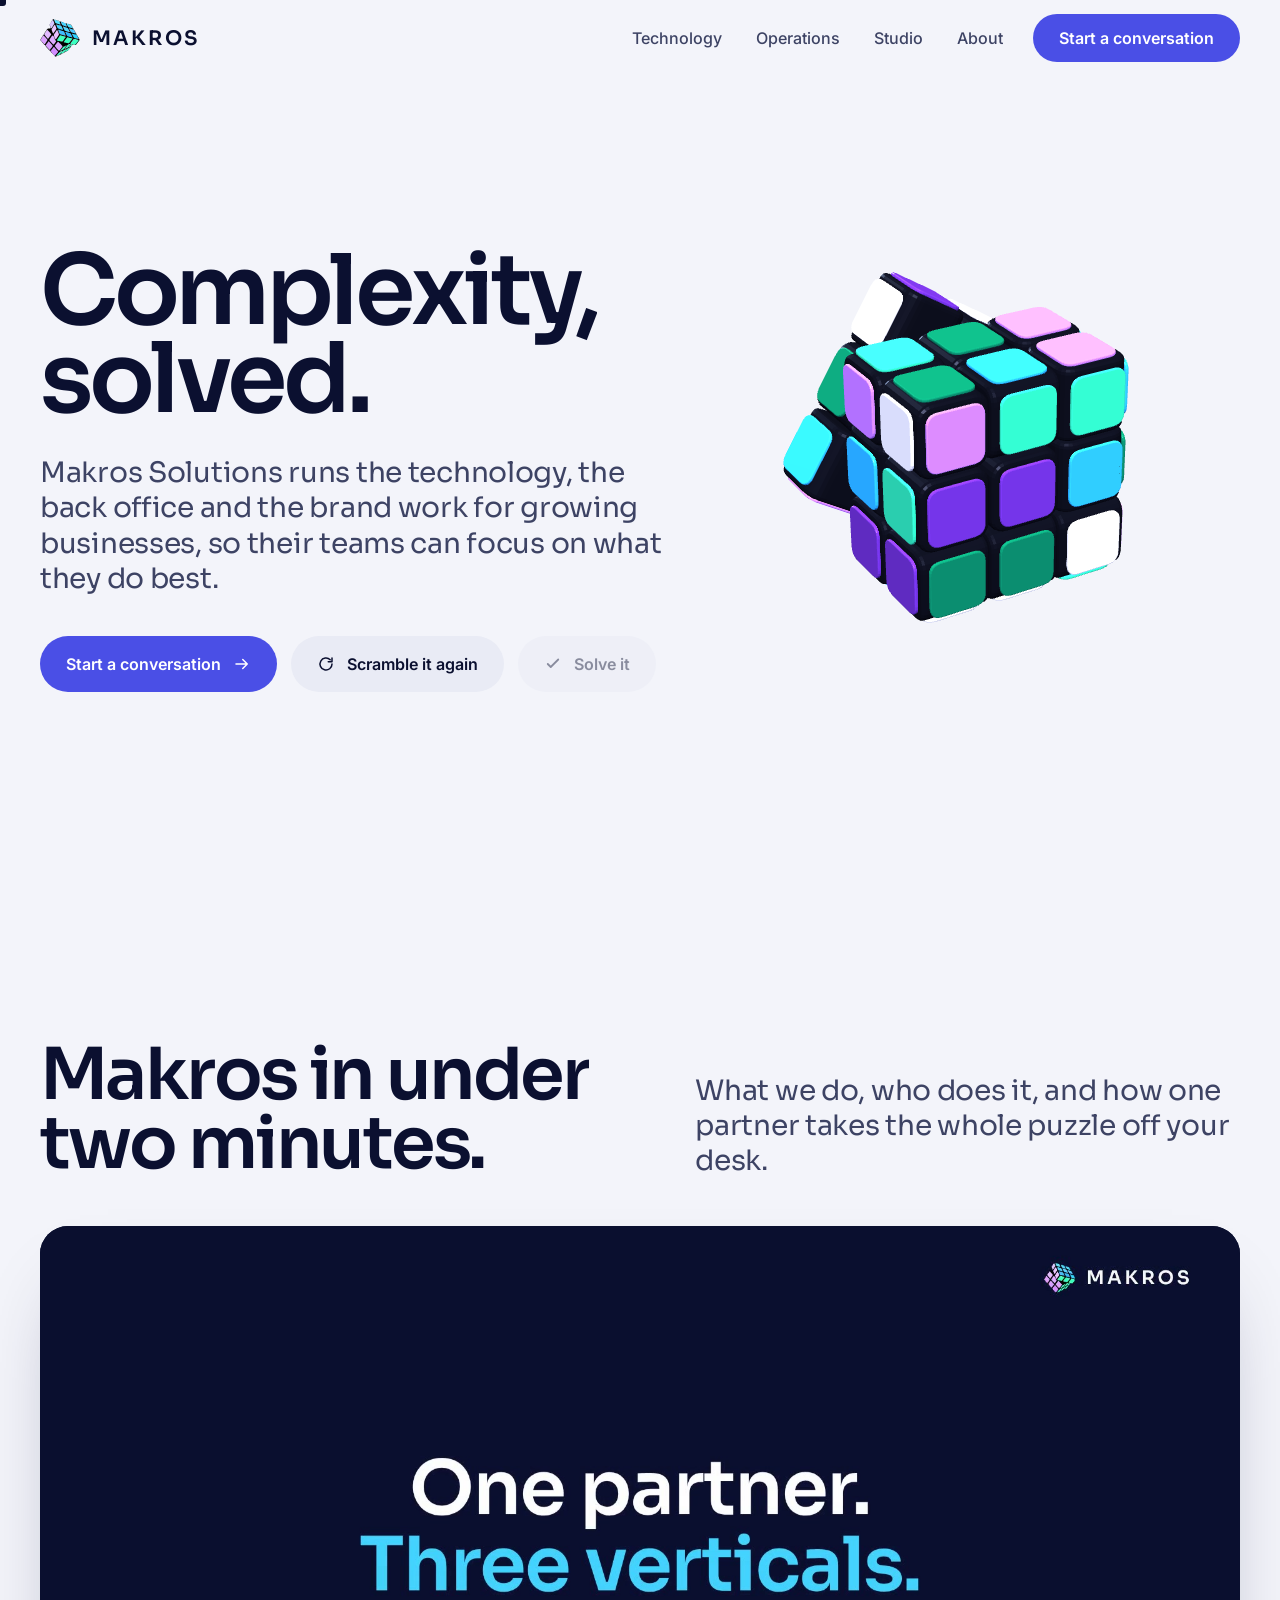
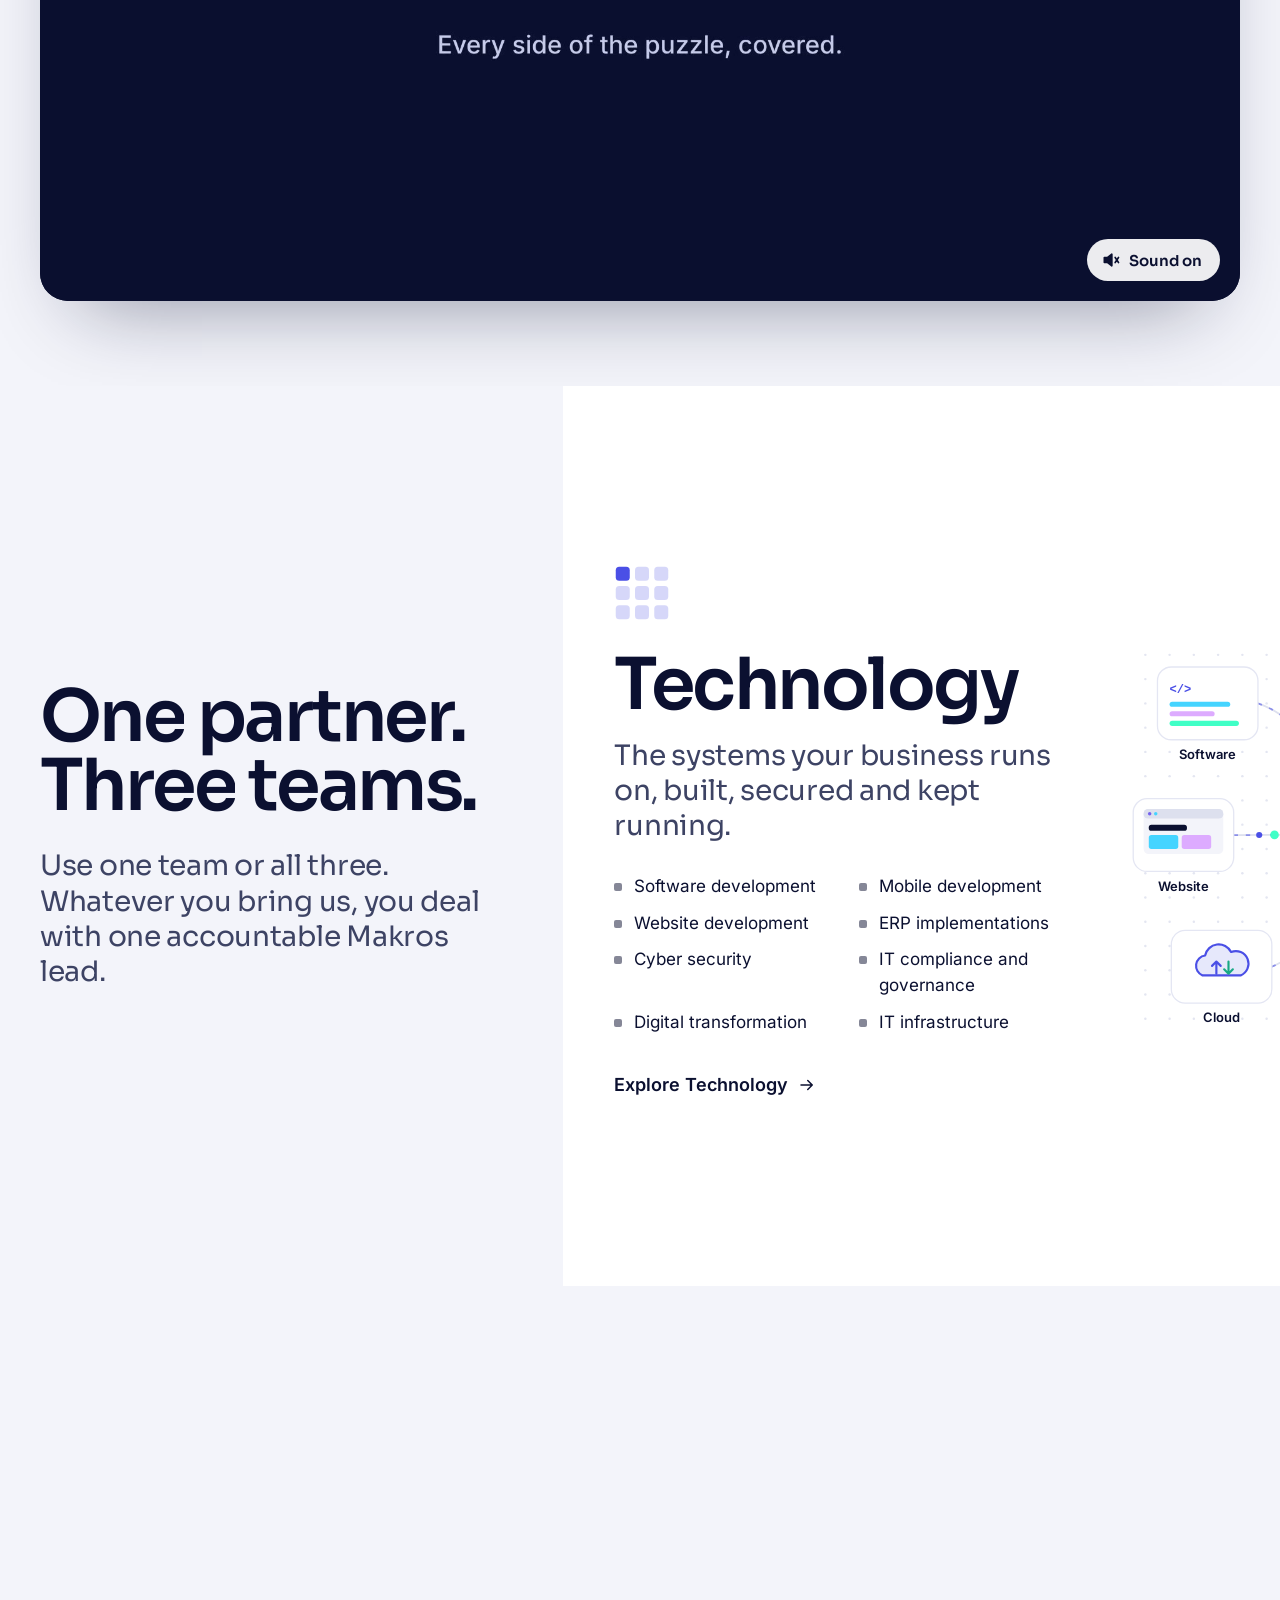
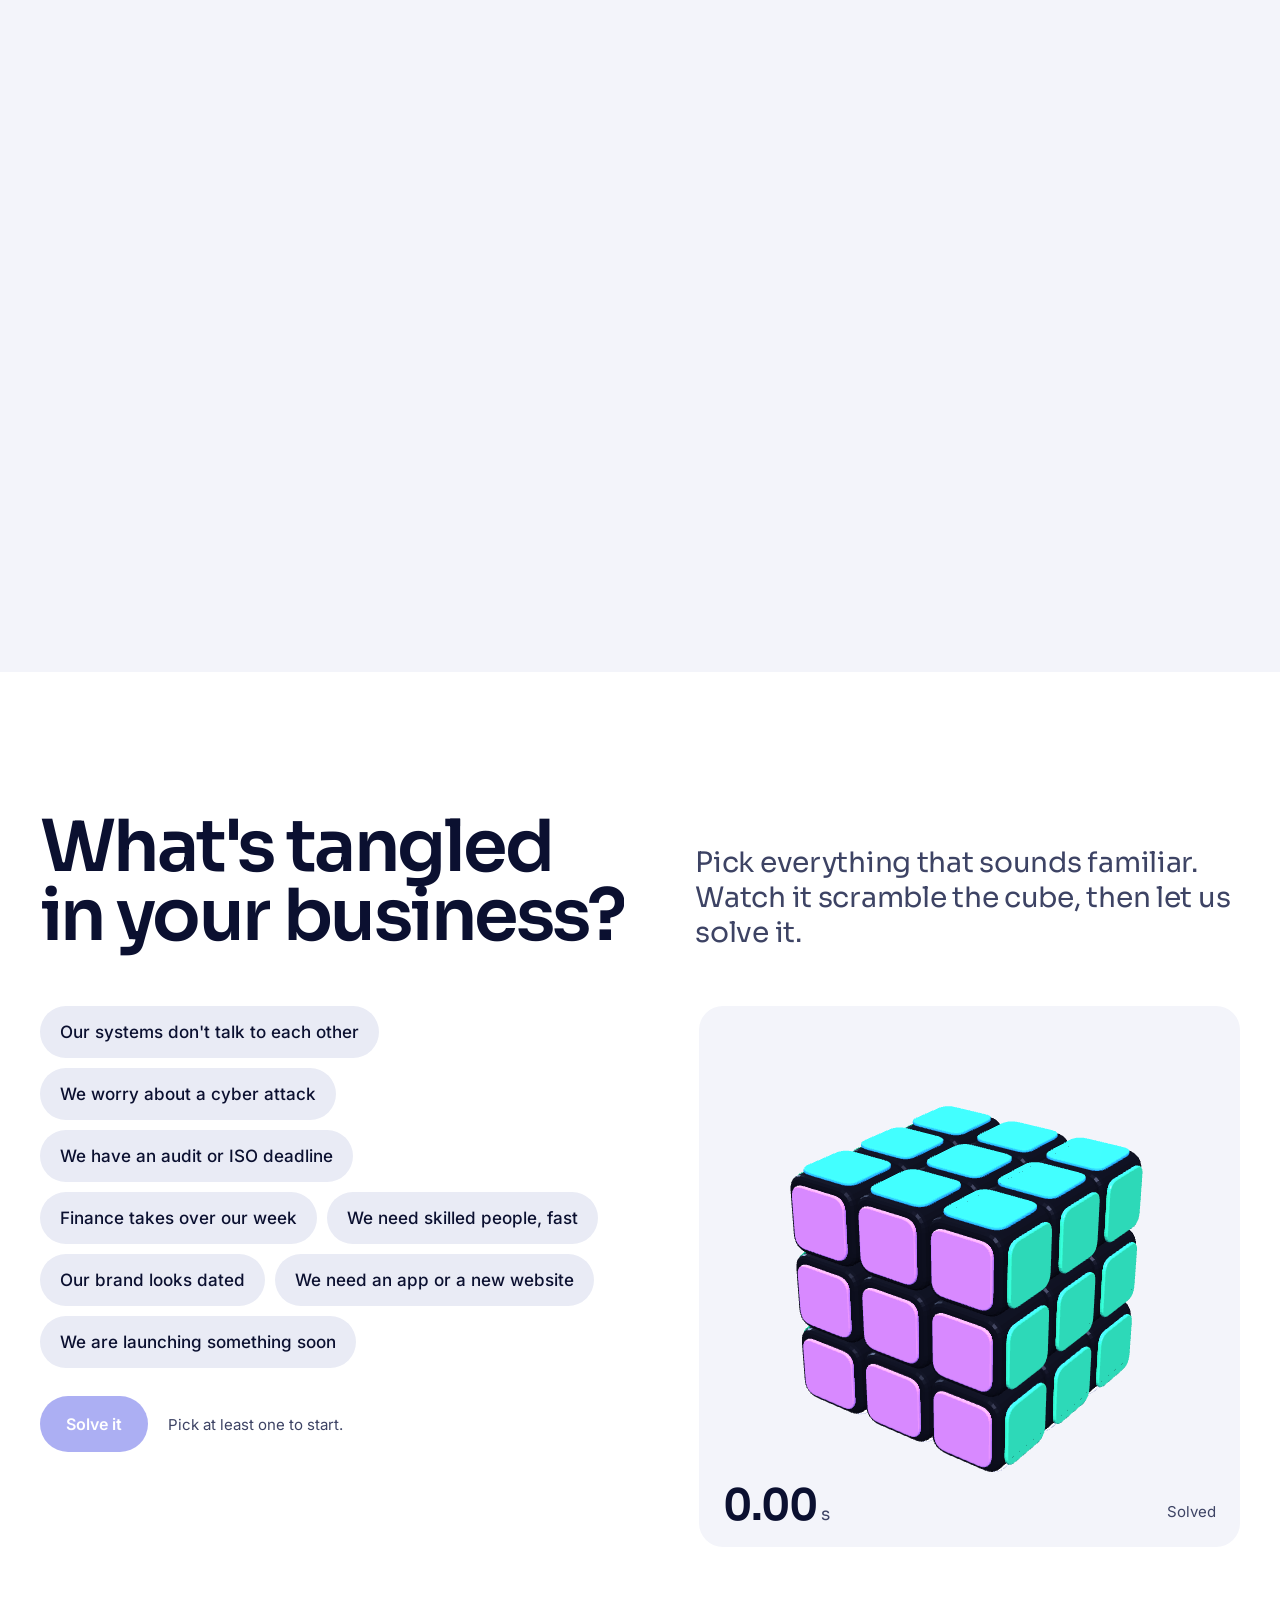
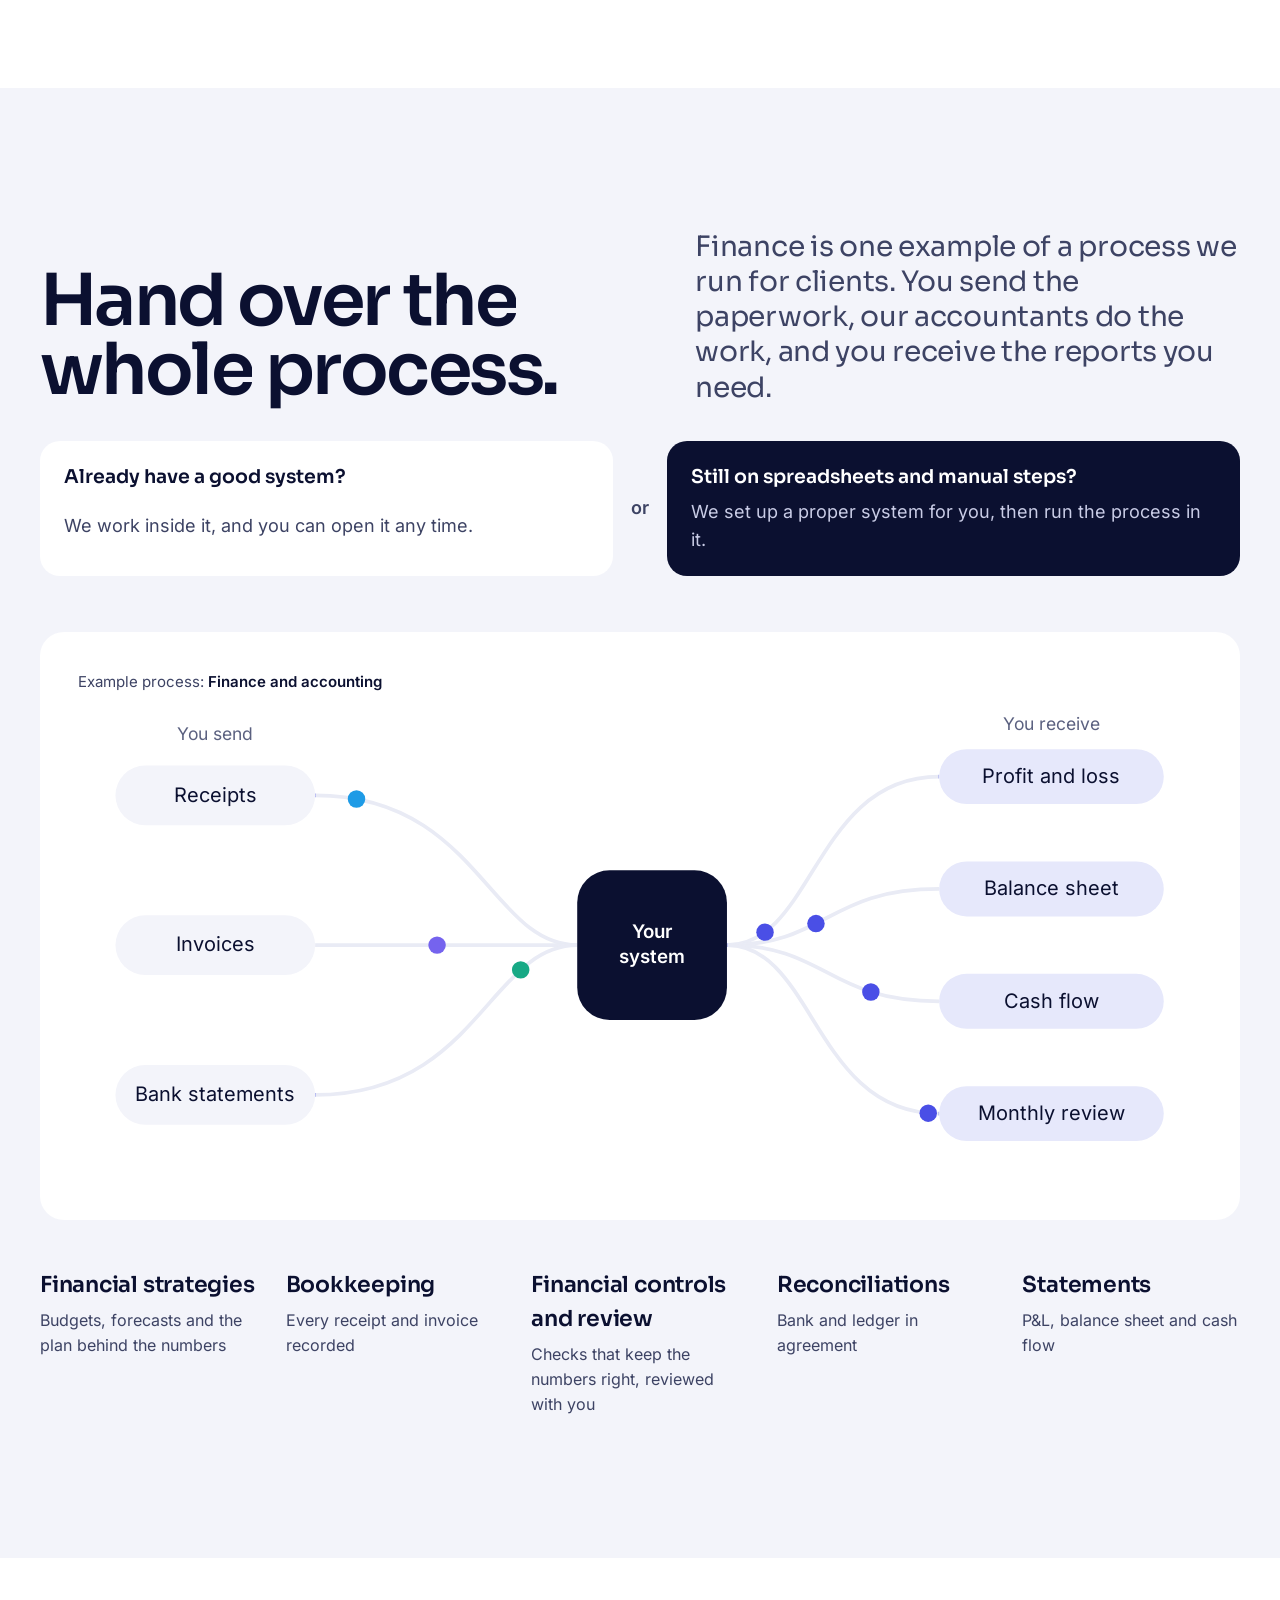
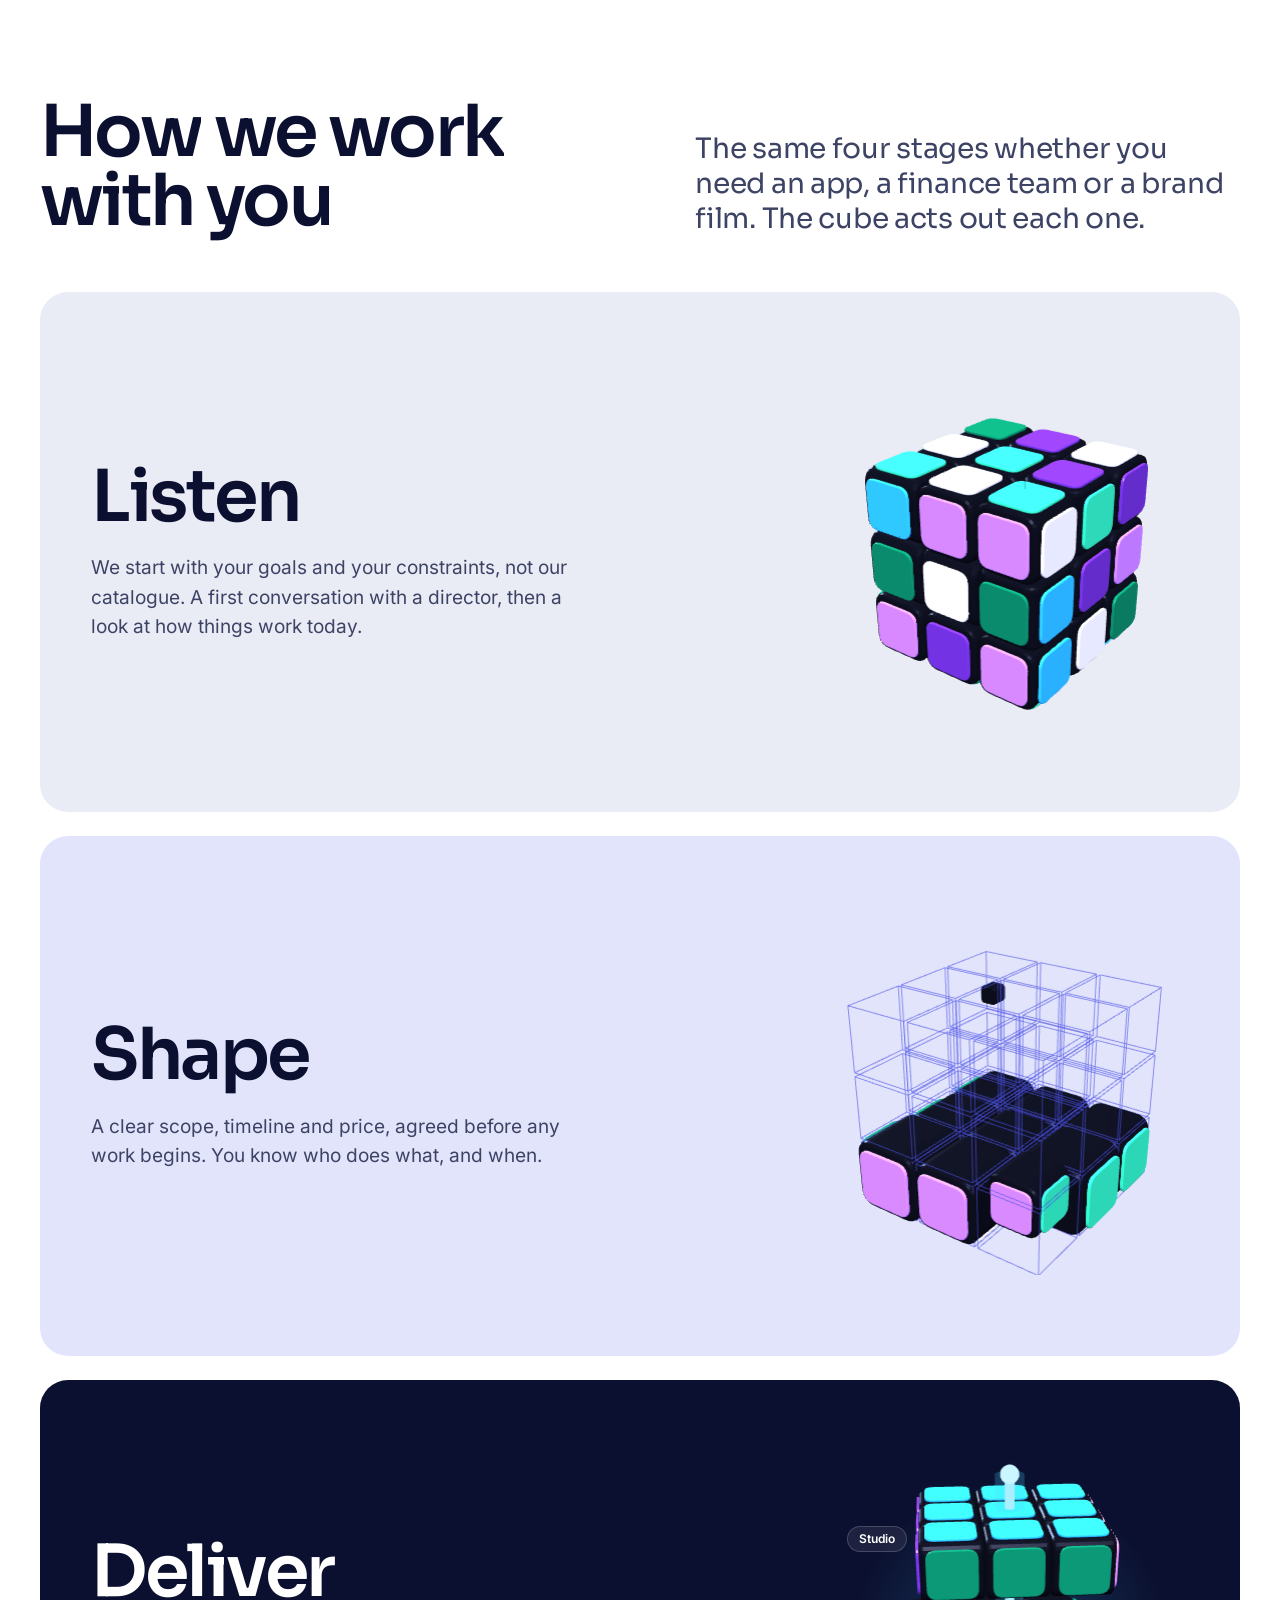
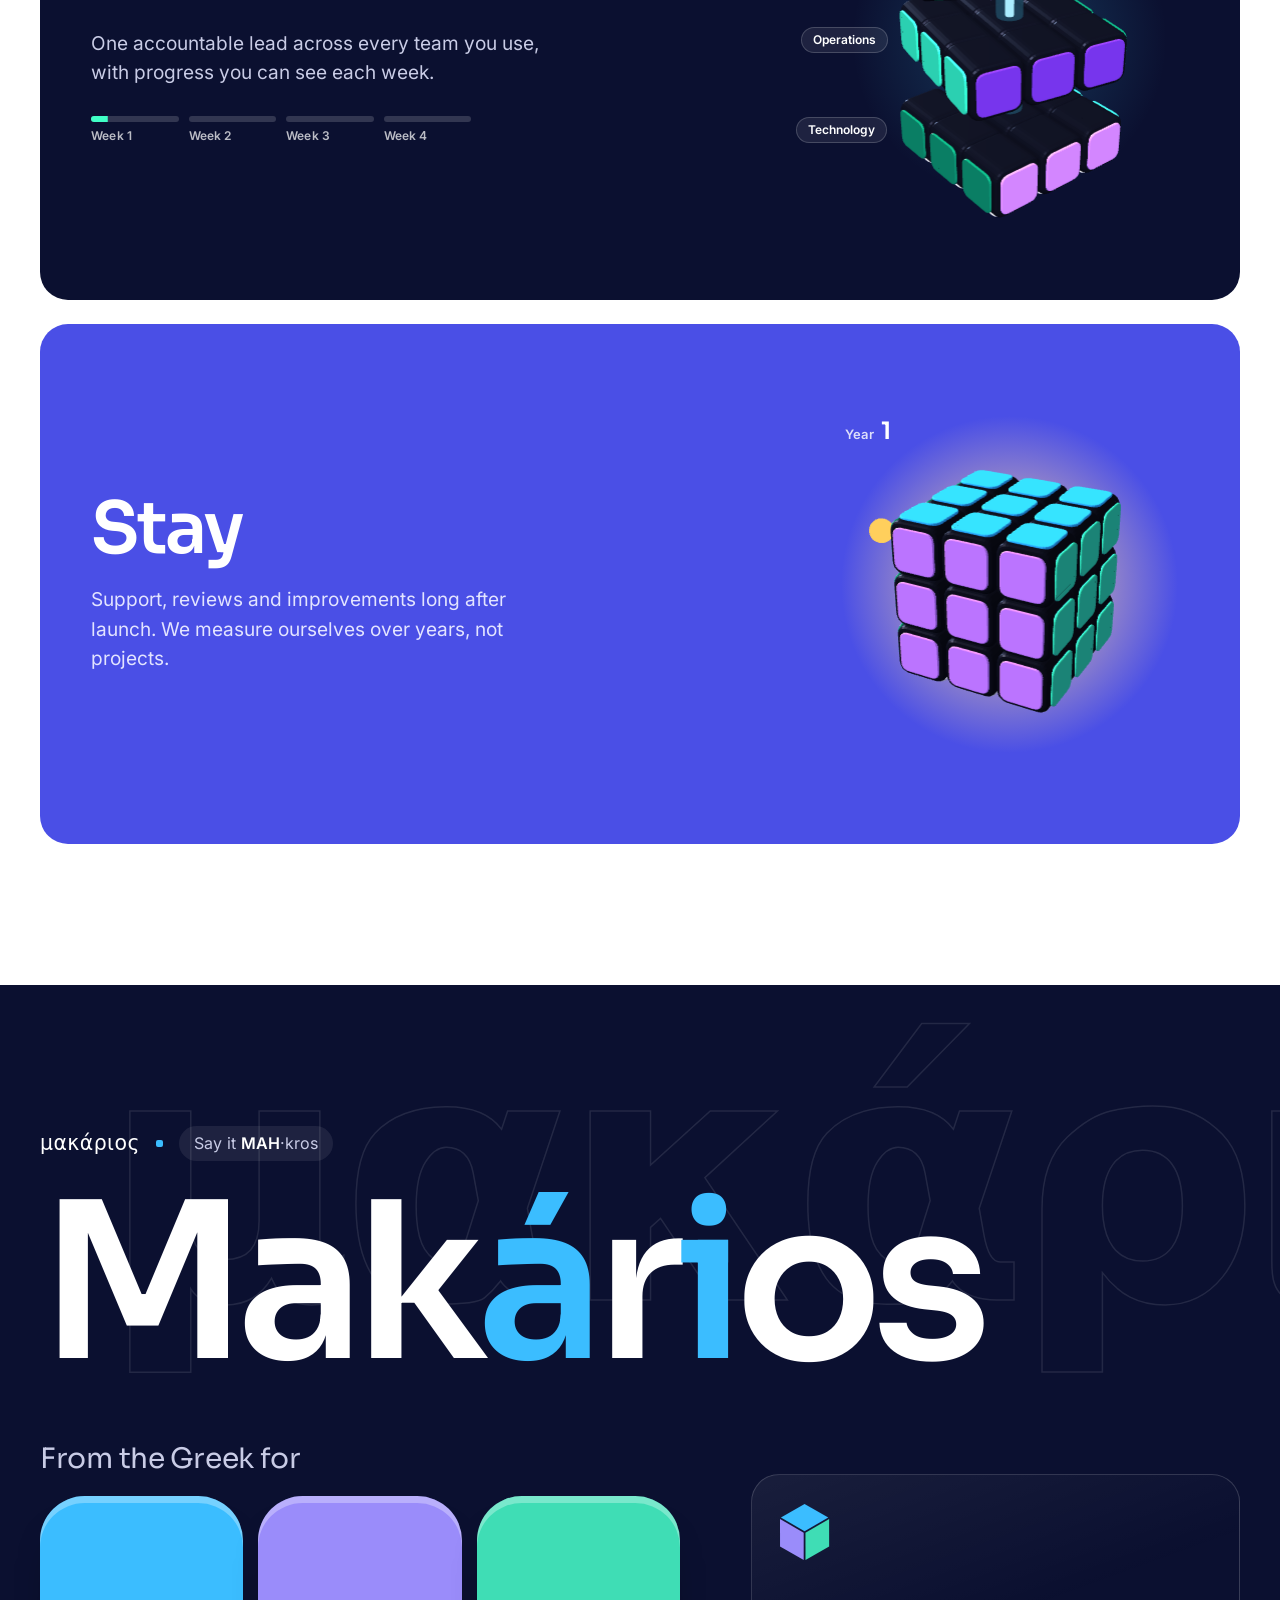
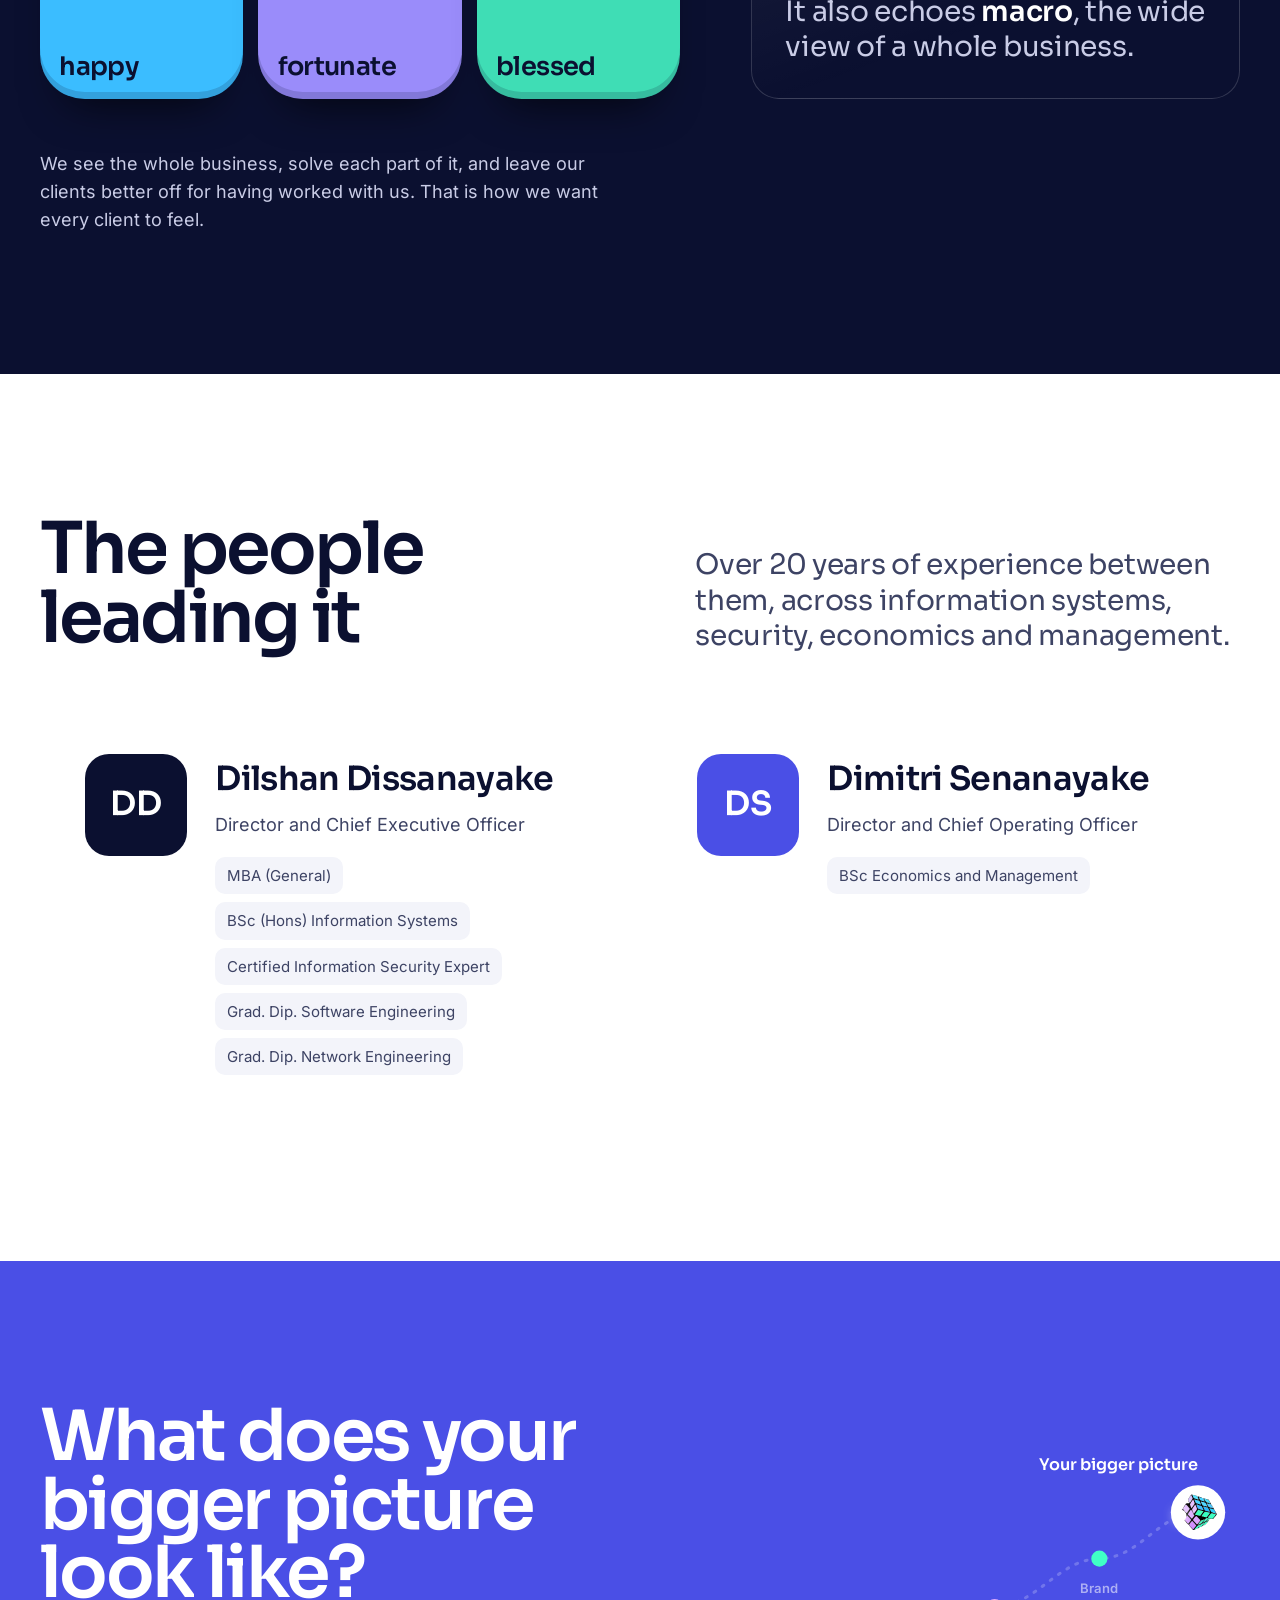
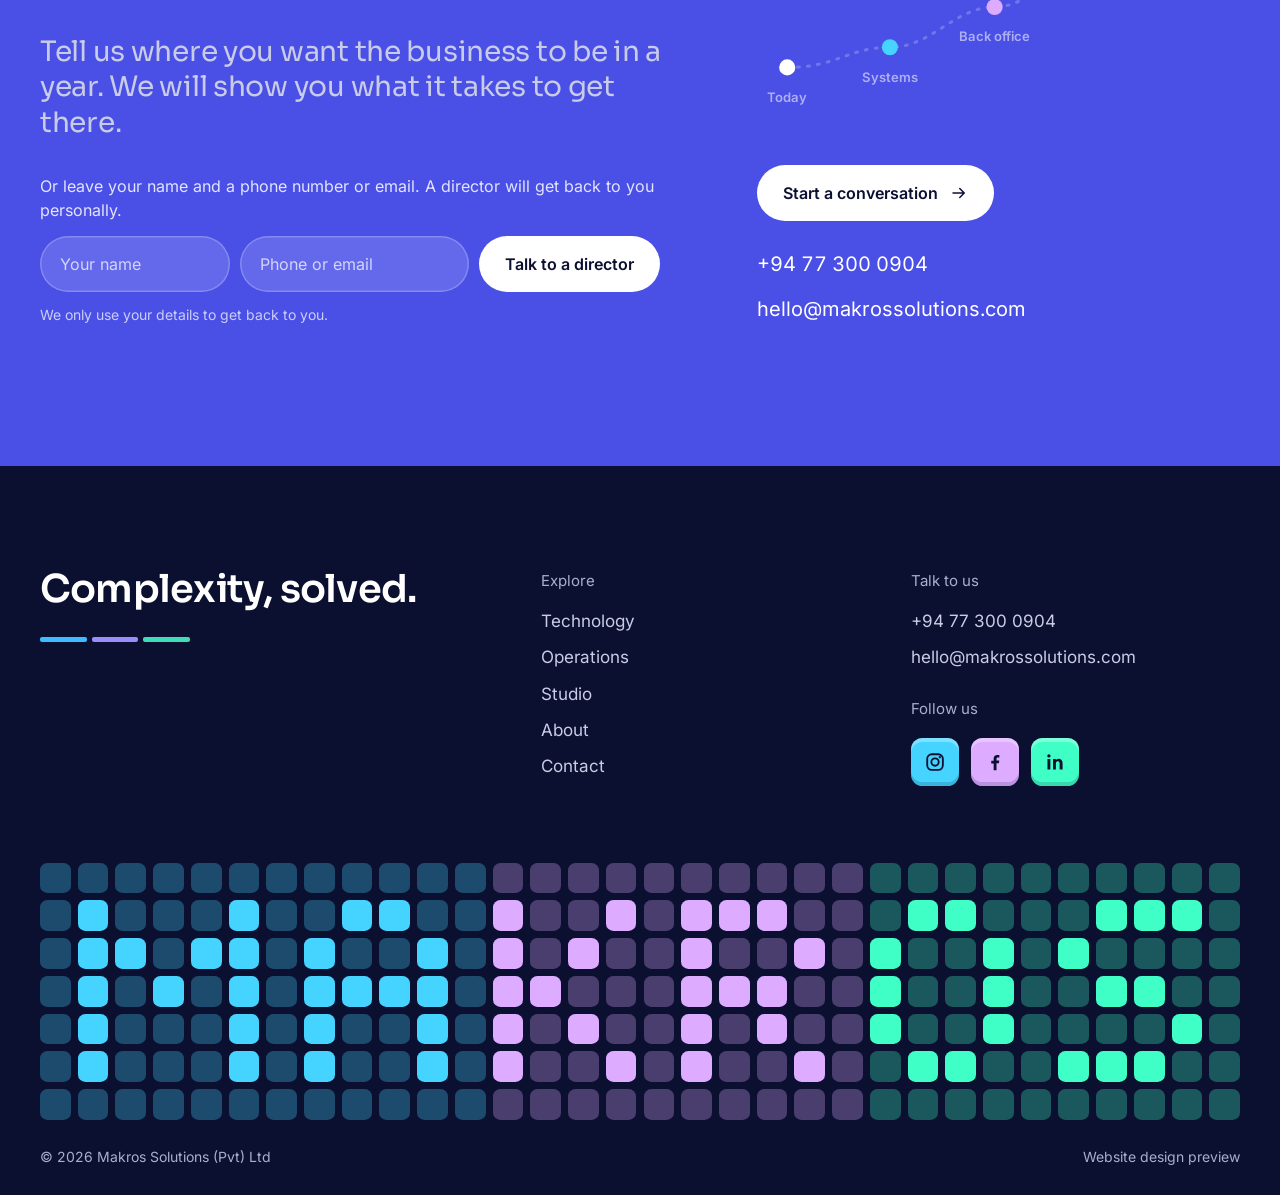
==== commit 68066db9: "Director cards: avatar and photo crossfade" ====
--- a/index.html
+++ b/index.html
@@ -22,7 +22,7 @@
 <link rel="preload" href="assets/fonts/sora-600.woff2" as="font" type="font/woff2" crossorigin>
 <link rel="preload" href="assets/fonts/inter-400.woff2" as="font" type="font/woff2" crossorigin>
 <link rel="stylesheet" href="assets/css/fonts.css?v=13">
-<link rel="stylesheet" href="assets/css/site.css?v=14">
+<link rel="stylesheet" href="assets/css/site.css?v=15">
 <link rel="stylesheet" href="assets/css/motion.css?v=13">
 <noscript><style>.cubeLoad{display:none}.cubeHost svg.fallback{opacity:1}</style></noscript>
 <script>try{if(sessionStorage.getItem('mkw')){document.documentElement.classList.add('arriving');sessionStorage.removeItem('mkw')}}catch(e){}</script>
--- a/assets/css/site.css
+++ b/assets/css/site.css
@@ -661,3 +661,8 @@
 }
 @media (prefers-reduced-motion:reduce){.hgBox{transition:none}}
 
+.ava{position:relative}
+.ava picture{position:absolute;inset:0}
+.ava .ph{opacity:0;animation:avaSwap 10s ease-in-out infinite}
+@keyframes avaSwap{0%,42%{opacity:0}50%,92%{opacity:1}100%{opacity:0}}
+@media (prefers-reduced-motion:reduce){.ava .ph{animation:none}}
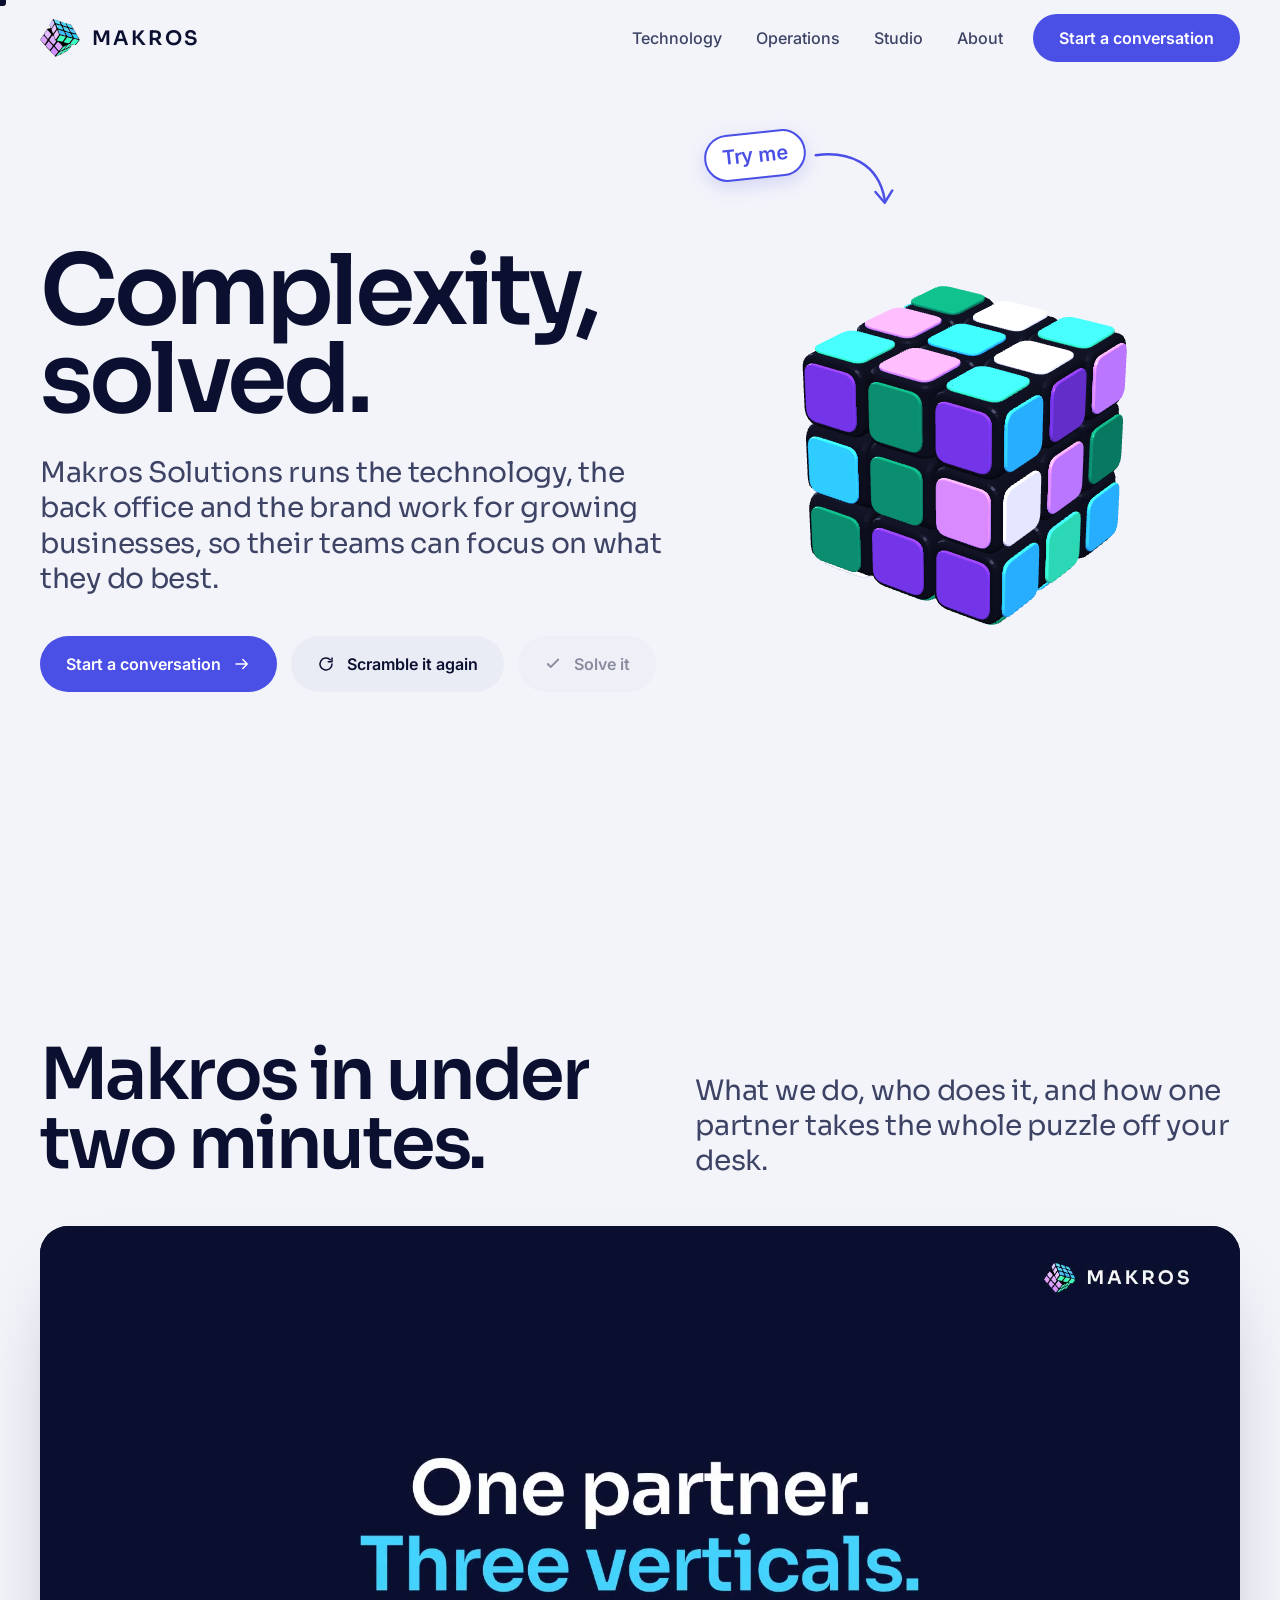
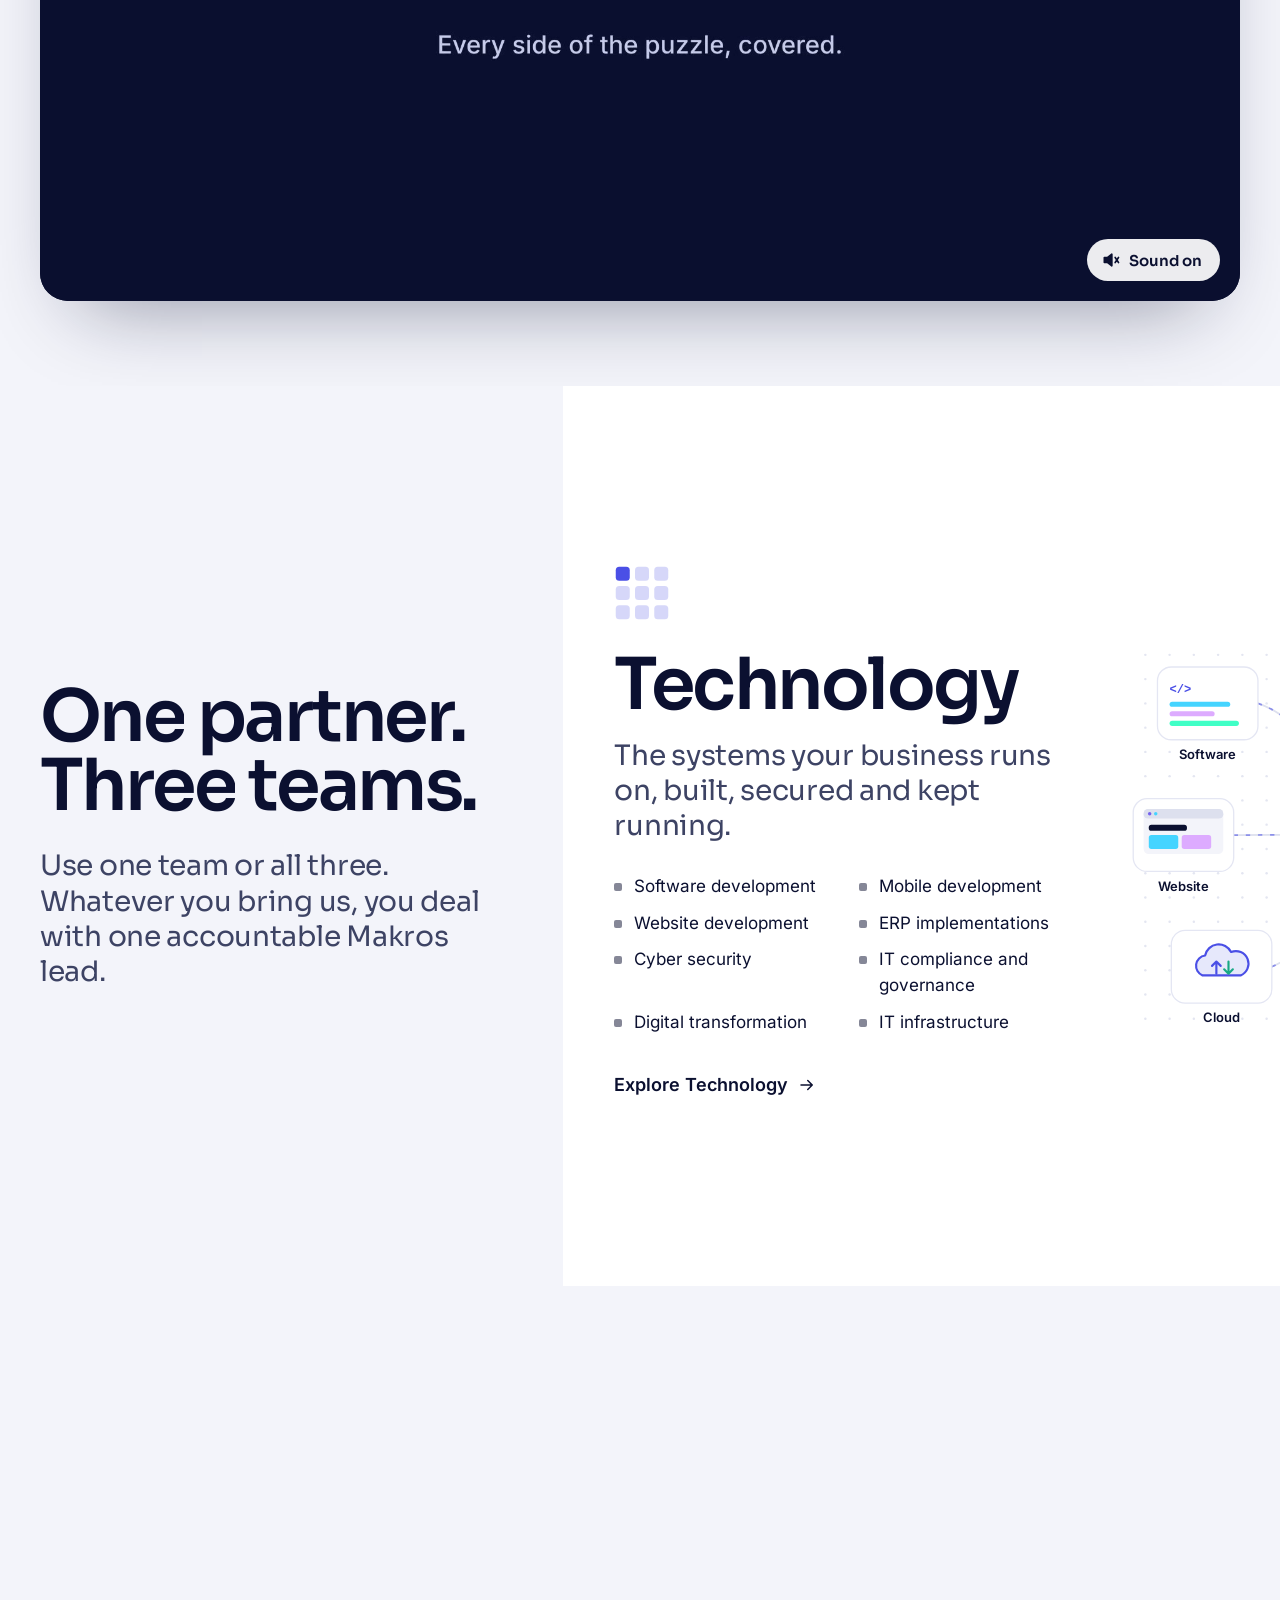
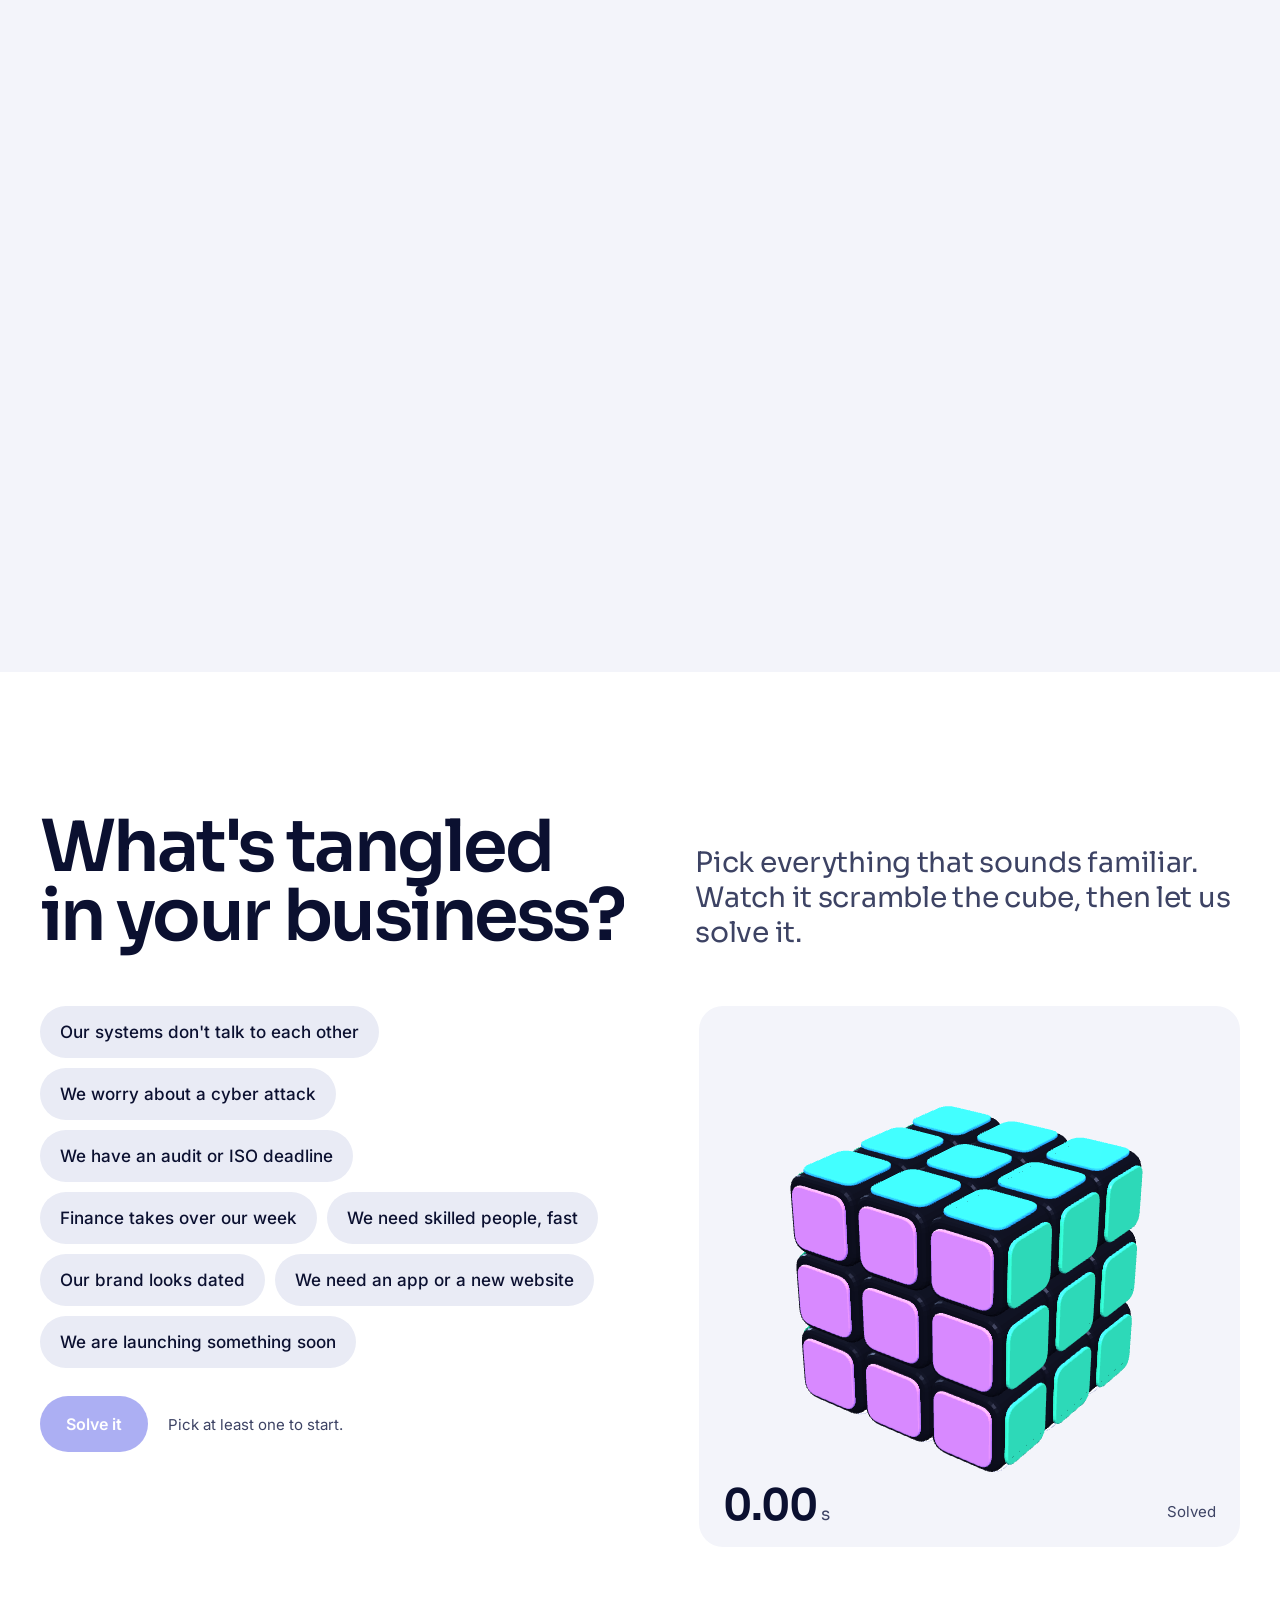
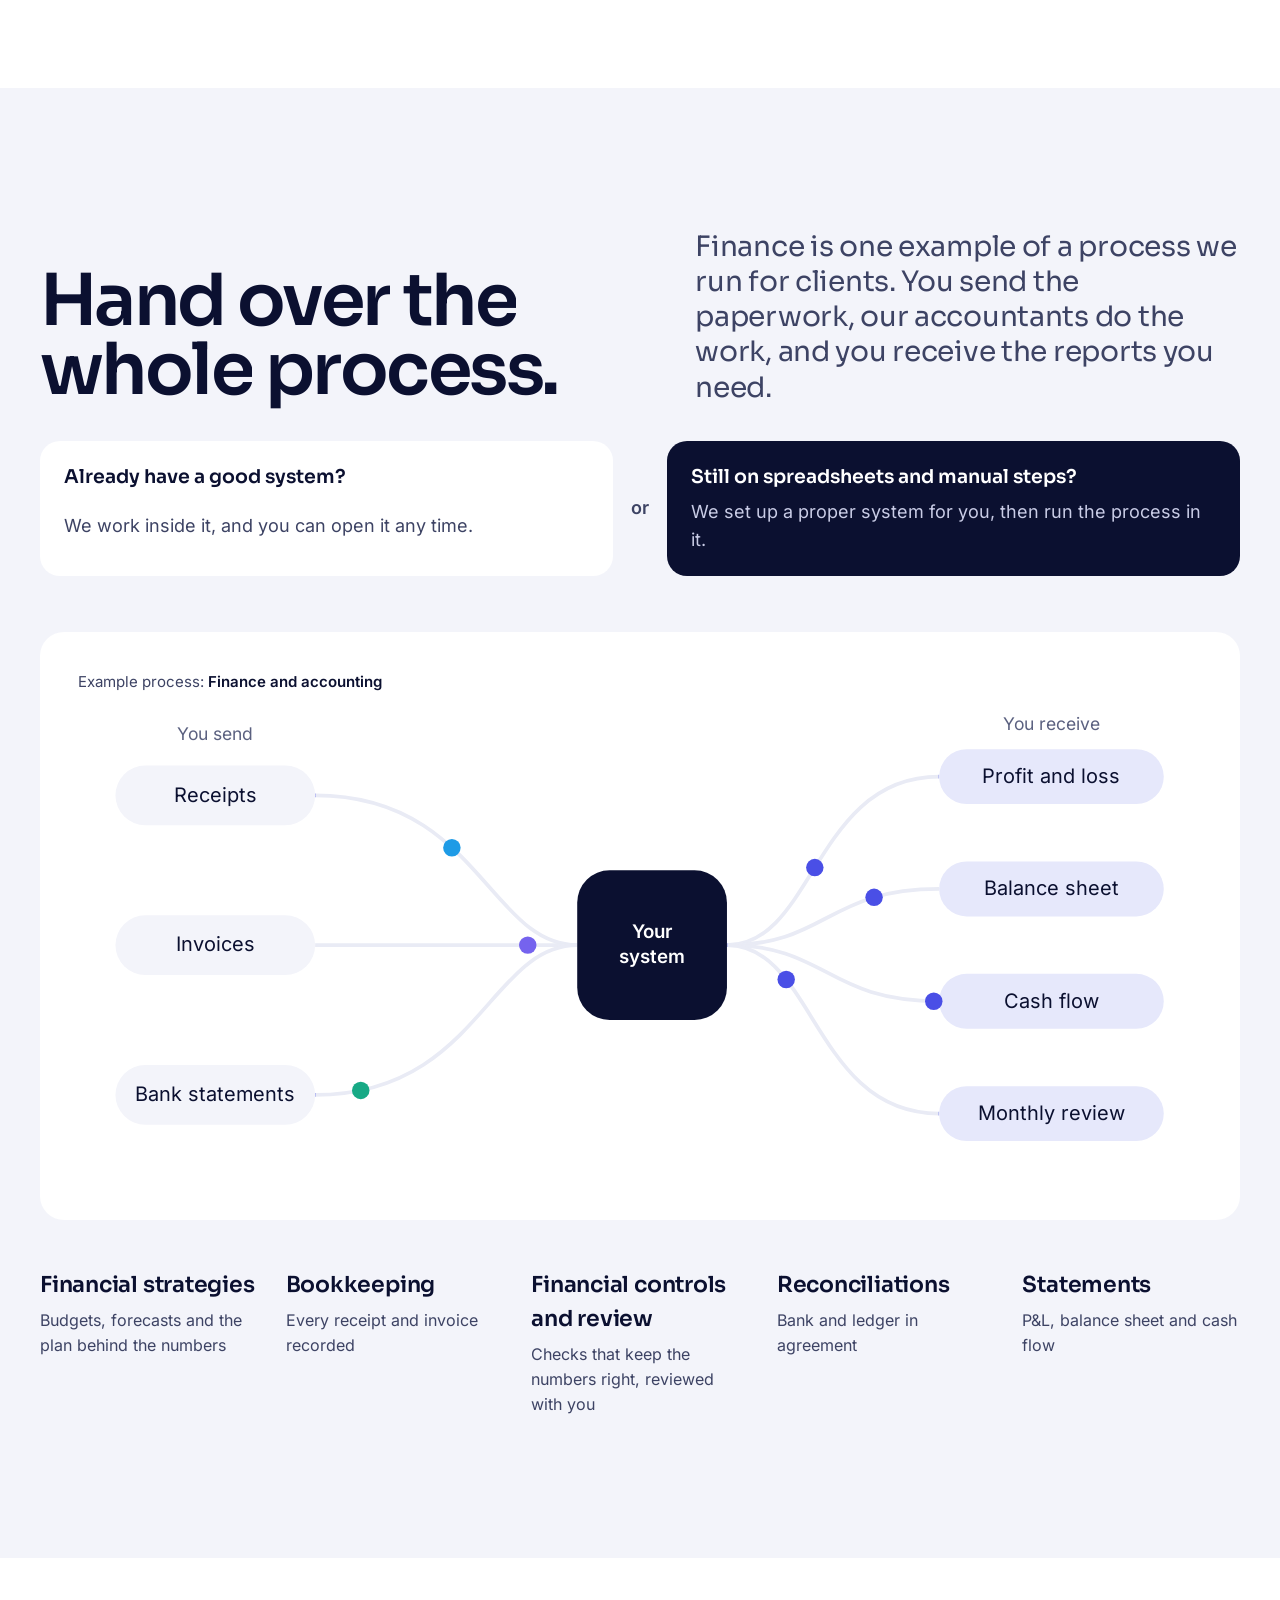
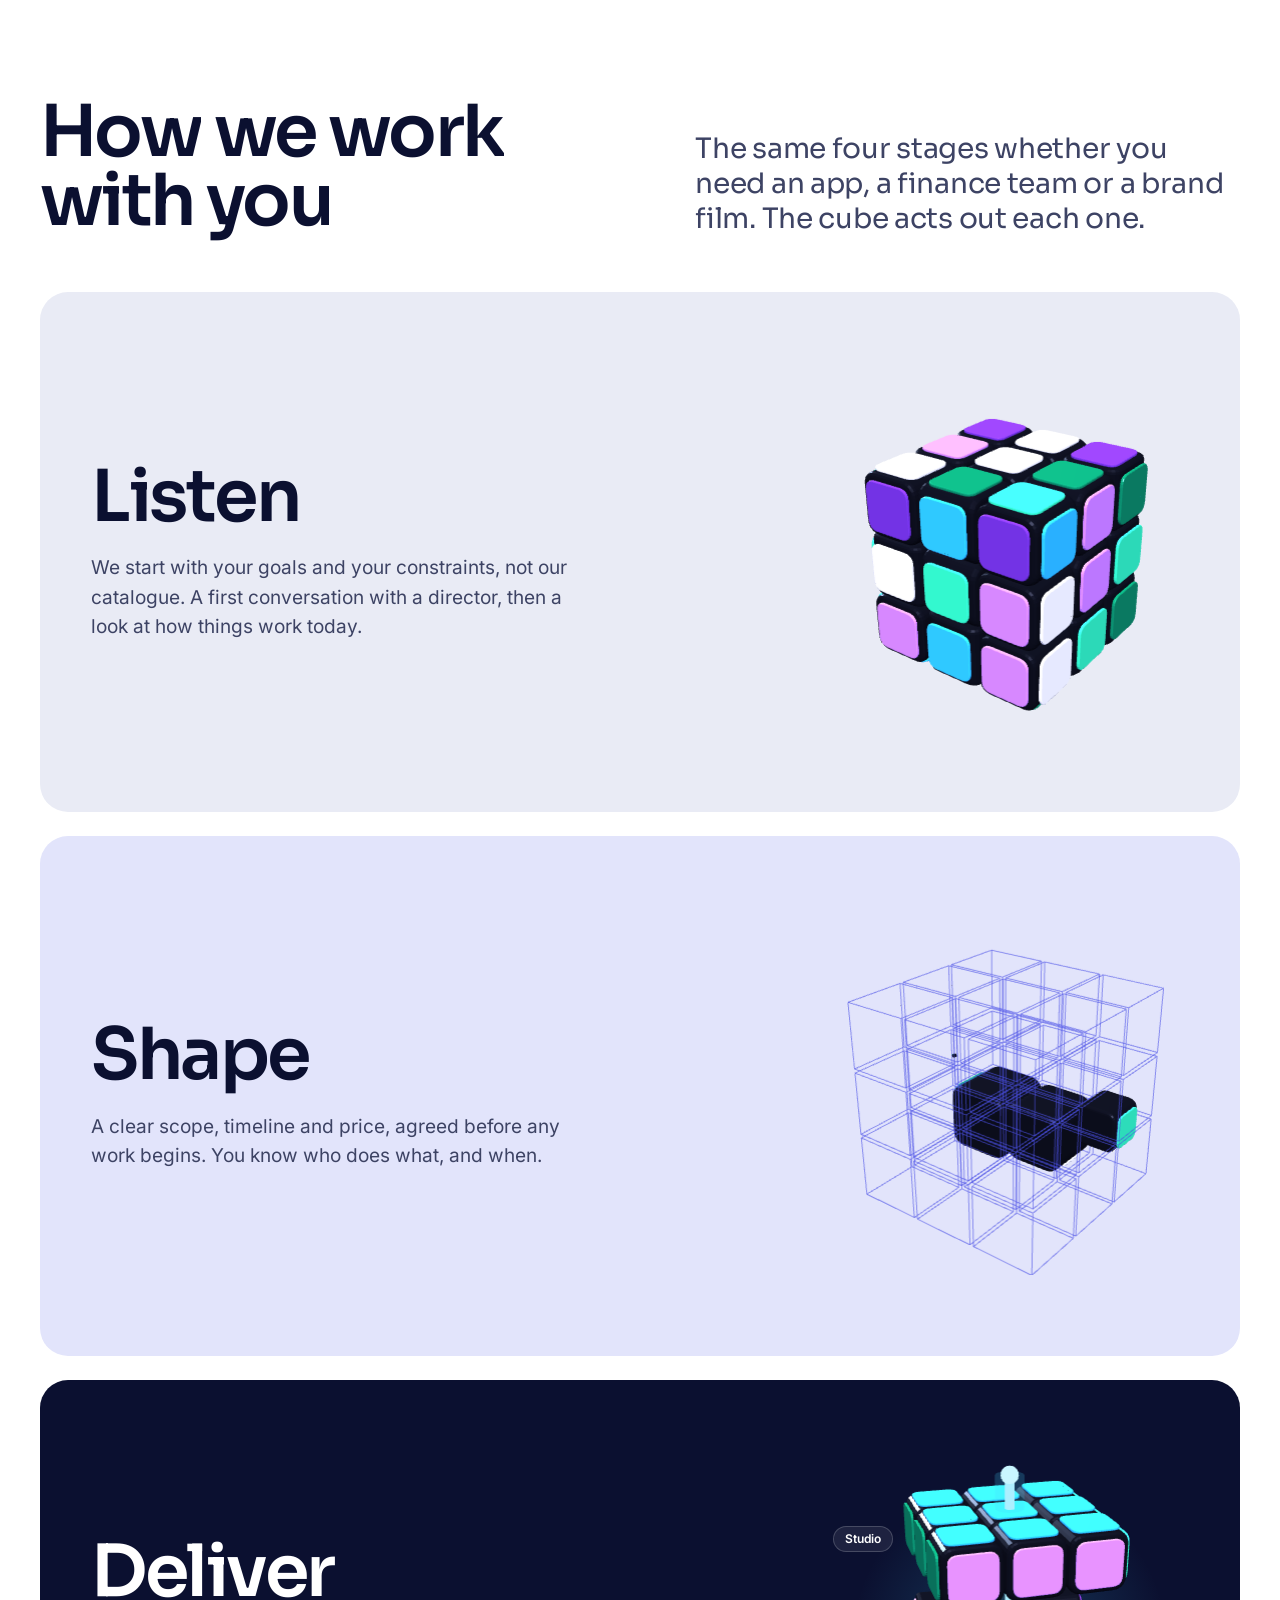
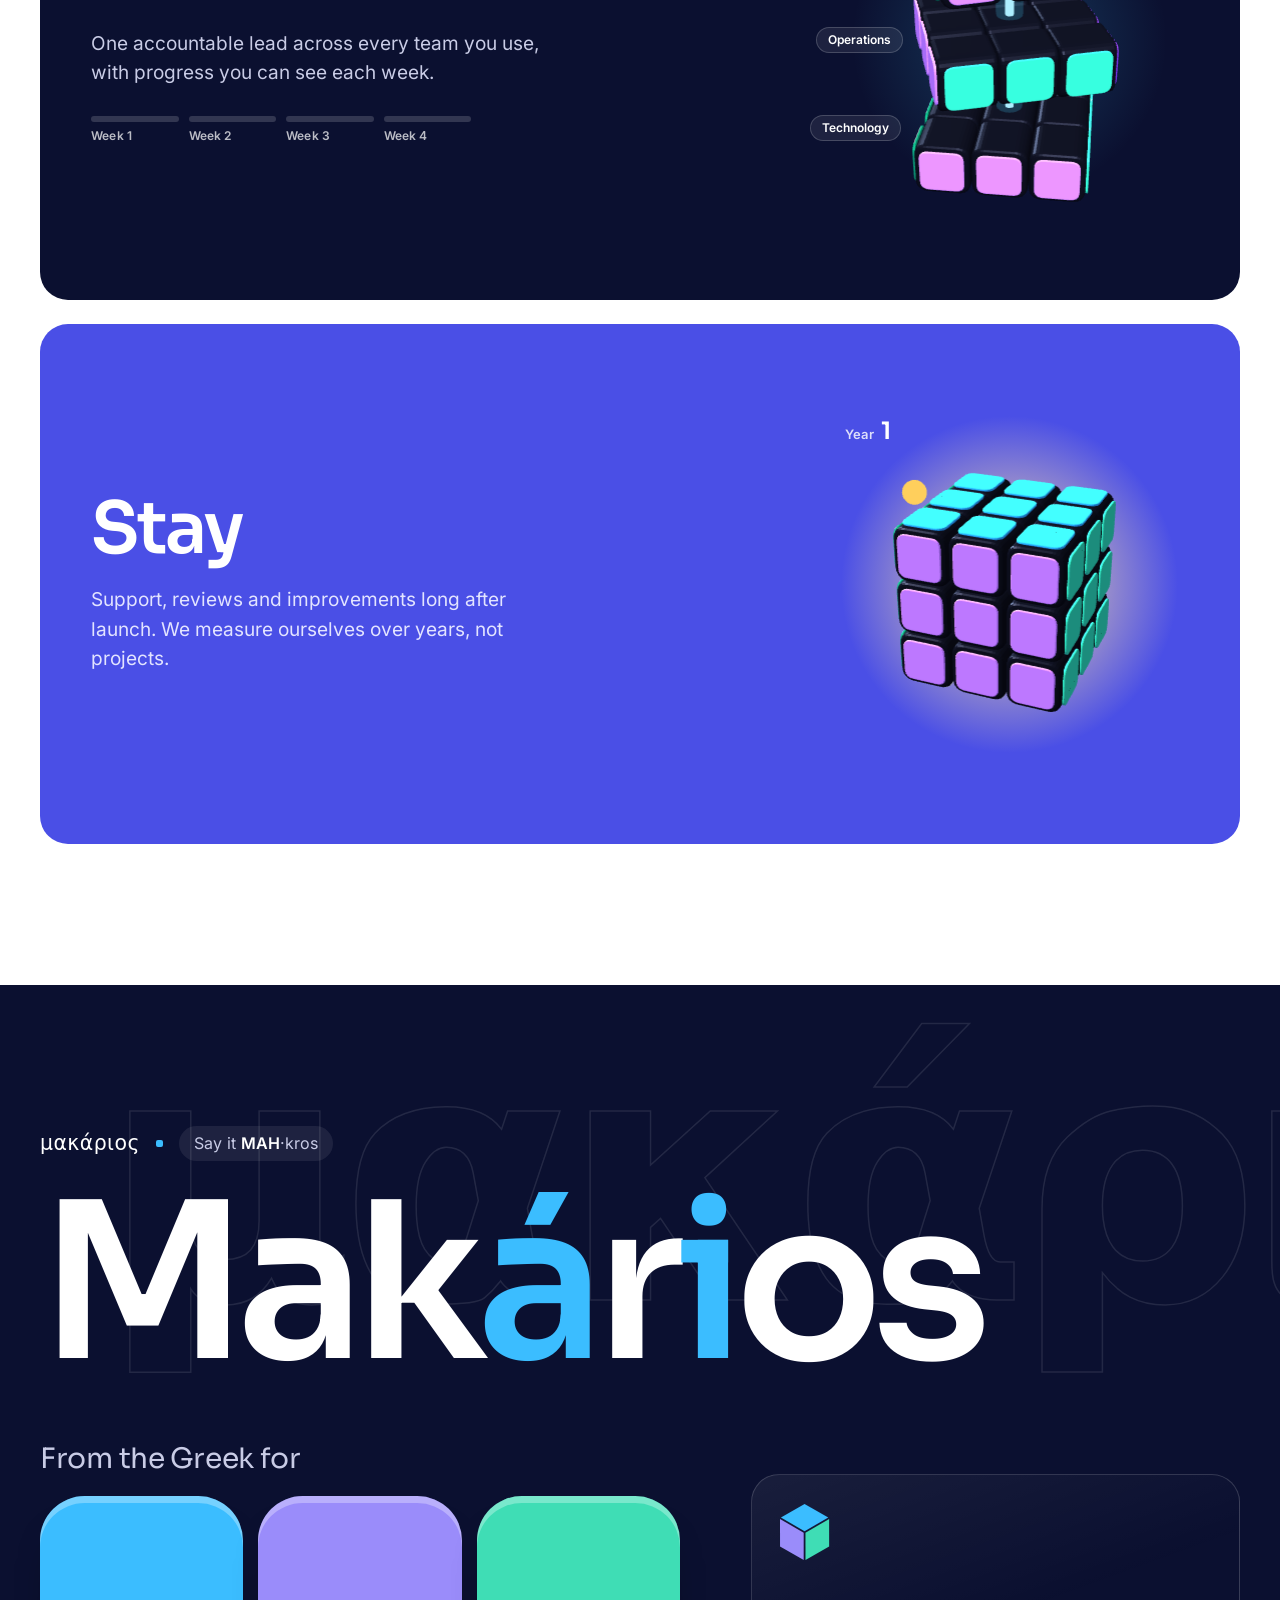
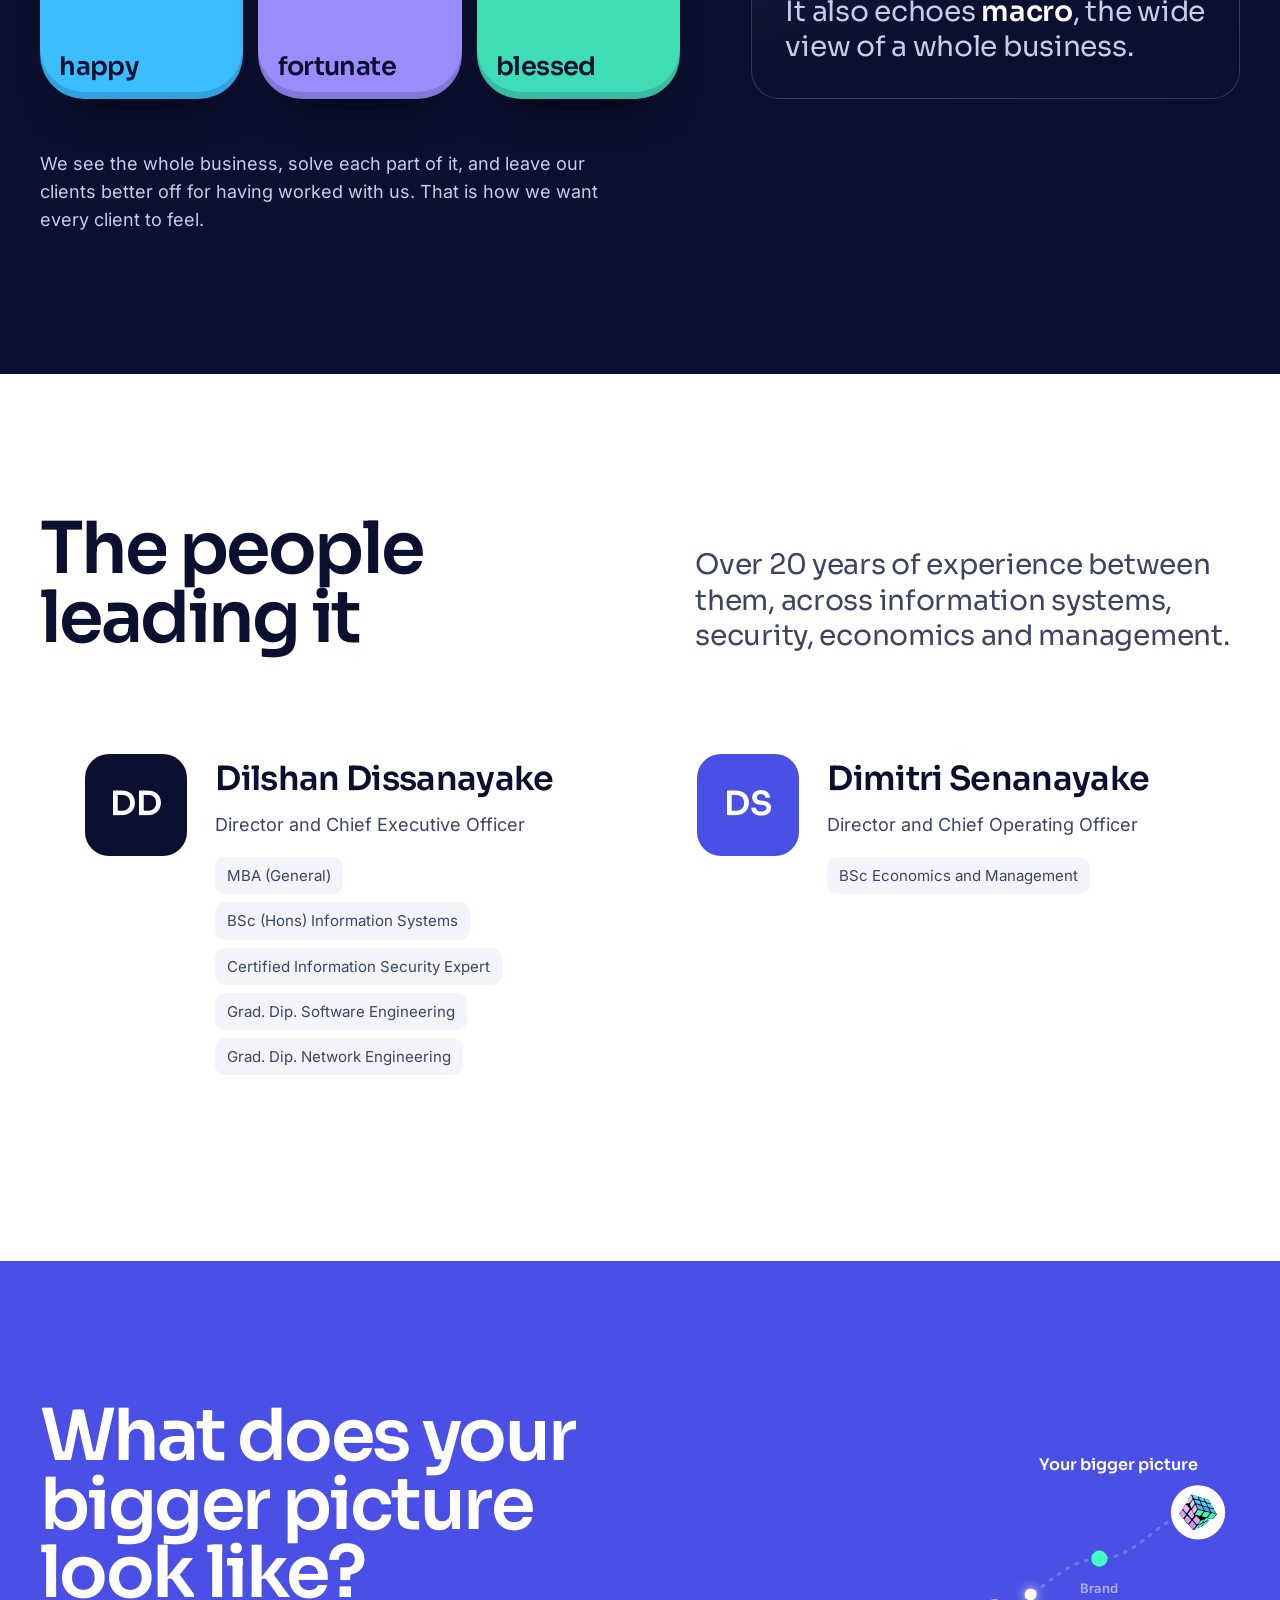
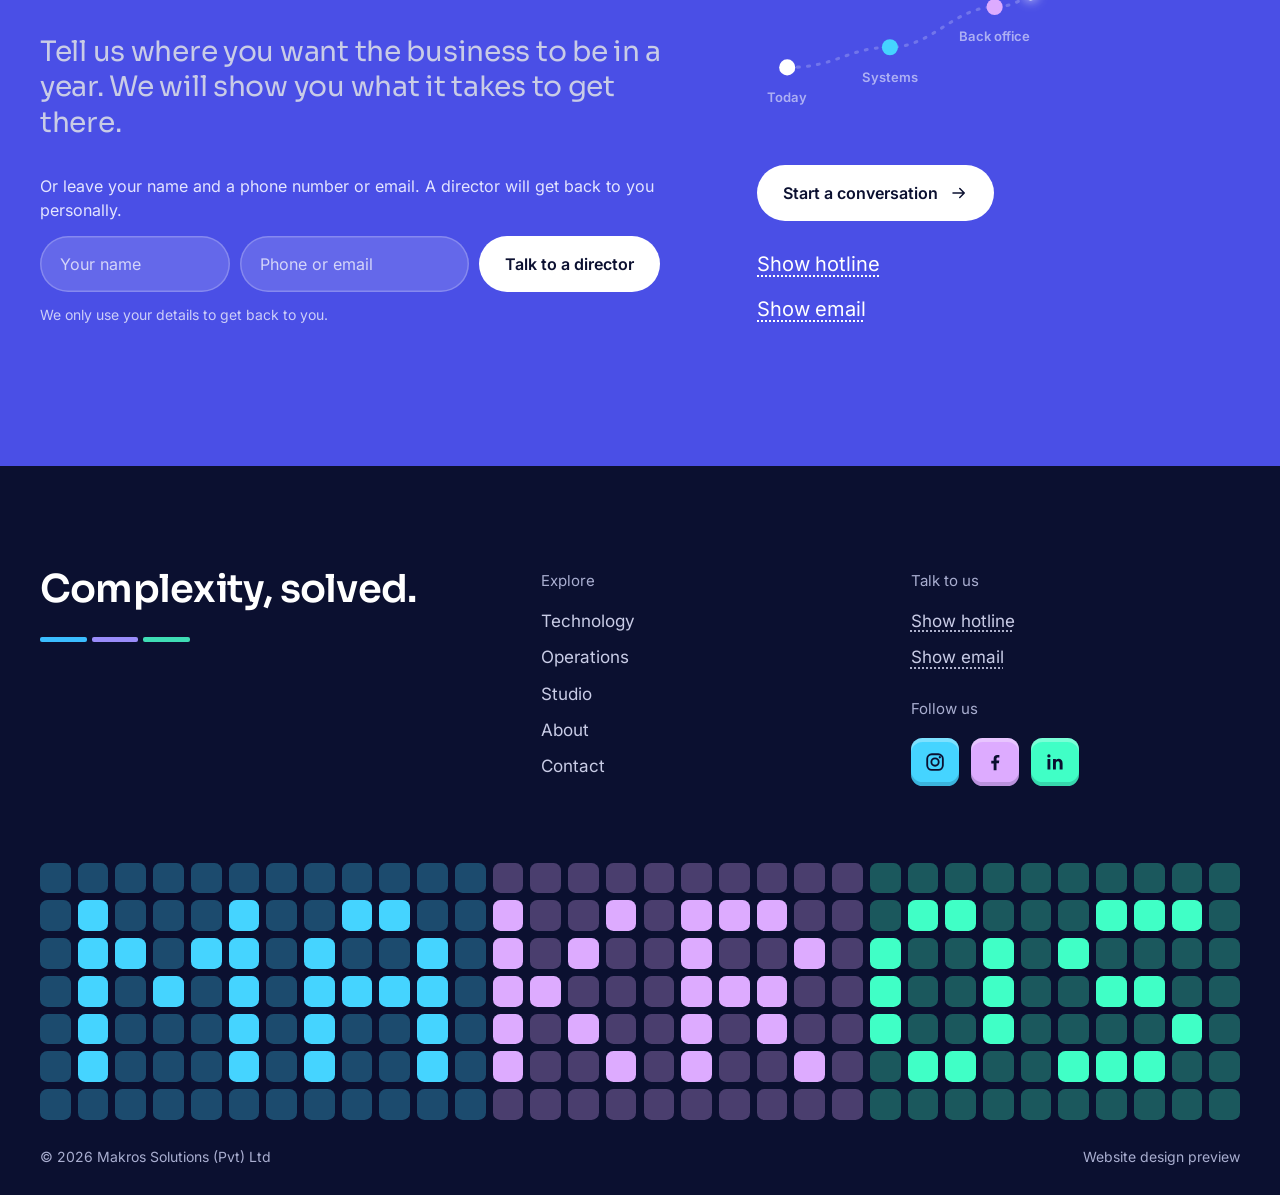
==== commit e2c472f4: "Try me cue on the cube, contact details shown on click, slower photo to avatar blend" ====
--- a/index.html
+++ b/index.html
@@ -22,7 +22,7 @@
 <link rel="preload" href="assets/fonts/sora-600.woff2" as="font" type="font/woff2" crossorigin>
 <link rel="preload" href="assets/fonts/inter-400.woff2" as="font" type="font/woff2" crossorigin>
 <link rel="stylesheet" href="assets/css/fonts.css?v=13">
-<link rel="stylesheet" href="assets/css/site.css?v=15">
+<link rel="stylesheet" href="assets/css/site.css?v=16">
 <link rel="stylesheet" href="assets/css/motion.css?v=13">
 <noscript><style>.cubeLoad{display:none}.cubeHost svg.fallback{opacity:1}</style></noscript>
 <script>try{if(sessionStorage.getItem('mkw')){document.documentElement.classList.add('arriving');sessionStorage.removeItem('mkw')}}catch(e){}</script>
@@ -77,6 +77,7 @@
 </div>
 <script>setTimeout(function(){var h=document.getElementById('heroCube');if(h&&!h.classList.contains('live'))h.classList.add('flat')},10000)</script>
 <div class="sparks" id="sparks" aria-hidden="true"></div>
+<div class="tryMe" id="tryMe" aria-hidden="true"><span>Try me</span><svg viewBox="0 0 120 90" fill="none"><path d="M10 12 C 52 6, 92 22, 100 70" stroke="currentColor" stroke-width="3.2" stroke-linecap="round"/><path d="M88 60 L 100 74 L 110 58" stroke="currentColor" stroke-width="3.2" stroke-linecap="round" stroke-linejoin="round"/></svg></div>
 <p class="cubeHint" id="cubeHint" aria-live="polite">Drag any row to turn it. Drag around the cube to look around.</p>
 </div>
 </section>
@@ -319,7 +320,7 @@
 <div><h2 class="l split" id="h-close">What does your bigger picture look like?</h2><p class="mid ink2 r">Tell us where you want the business to be in a year. We will show you what it takes to get there.</p></div>
 <div class="r" style="display:grid;gap:28px;justify-items:start"><figure class="bigPic" aria-hidden="true"><svg viewBox="0 0 480 250"><path id="bpind" d="M30 206 C 80 206, 90 186, 132 186 S 196 146, 236 146 S 300 98, 340 98 S 400 52, 438 52" fill="none" stroke="rgba(255,255,255,.22)" stroke-width="3" stroke-dasharray="2 8" stroke-linecap="round"/><path d="M30 206 C 80 206, 90 186, 132 186 S 196 146, 236 146 S 300 98, 340 98 S 400 52, 438 52" class="bpLine" pathLength="100" fill="none" stroke="#fff" stroke-width="3" stroke-linecap="round"/><g class="bpN" style="--i:0"><circle cx="30" cy="206" r="16" class="bpHalo" fill="#FFFFFF"/><circle cx="30" cy="206" r="8" class="bpDot" fill="#FFFFFF"/></g><text x="30" y="240" text-anchor="middle" class="bpL" style="--i:0">Today</text><g class="bpN" style="--i:1"><circle cx="132" cy="186" r="16" class="bpHalo" fill="#45D4FF"/><circle cx="132" cy="186" r="8" class="bpDot" fill="#45D4FF"/></g><text x="132" y="220" text-anchor="middle" class="bpL" style="--i:1">Systems</text><g class="bpN" style="--i:2"><circle cx="236" cy="146" r="16" class="bpHalo" fill="#DDABFF"/><circle cx="236" cy="146" r="8" class="bpDot" fill="#DDABFF"/></g><text x="236" y="180" text-anchor="middle" class="bpL" style="--i:2">Back office</text><g class="bpN" style="--i:3"><circle cx="340" cy="98" r="16" class="bpHalo" fill="#40FFC6"/><circle cx="340" cy="98" r="8" class="bpDot" fill="#40FFC6"/></g><text x="340" y="132" text-anchor="middle" class="bpL" style="--i:3">Brand</text><g class="bpEnd"><circle cx="438" cy="52" r="30" class="bpRing" fill="none" stroke="#fff" stroke-width="2"/><circle cx="438" cy="52" r="30" class="bpRing r2" fill="none" stroke="#45D4FF" stroke-width="2"/><circle cx="438" cy="52" r="27" fill="#fff"/><image href="assets/img/mks-logo.svg" x="419" y="34" width="38" height="36"/></g><text x="438" y="10" text-anchor="end" class="bpEndL">Your bigger picture</text><circle r="6" fill="#fff" class="bpRunner"><animateMotion dur="6s" repeatCount="indefinite" keyPoints="0;1;1" keyTimes="0;.68;1" calcMode="linear"><mpath href="#bpind"/></animateMotion></circle></svg></figure>
 <a class="btn light mag" href="contact.html">Start a conversation <svg aria-hidden="true"><use href="#arrow"/></svg></a>
-<div class="contactLines"><a href="tel:+94773000904">+94 77 300 0904</a><a href="mailto:hello@makrossolutions.com">hello@makrossolutions.com</a></div>
+<div class="contactLines"><a class="rv" href="#" data-k="phone" data-t="t">Show hotline</a><a class="rv" href="#" data-k="hello" data-t="m">Show email</a></div>
 </div>
 </div>
 </section>
@@ -330,7 +331,7 @@
 <div class="footTop">
 <div><h2>Complexity, solved.</h2><div class="tileLine"><i style="background:#3BBDFF"></i><i style="background:#9A8CFA"></i><i style="background:#3FDDB5"></i></div></div>
 <div class="col"><p>Explore</p><a href="technology.html">Technology</a><a href="operations.html">Operations</a><a href="studio.html">Studio</a><a href="about.html">About</a><a href="contact.html">Contact</a></div>
-<div class="col"><p>Talk to us</p><a href="tel:+94773000904">+94 77 300 0904</a><a href="mailto:hello@makrossolutions.com">hello@makrossolutions.com</a><p class="followP">Follow us</p><div class="socRow"><a class="soc" href="https://www.instagram.com/makros.solutions/" target="_blank" rel="noopener" aria-label="Makros on Instagram" title="Instagram" style="--c:#45D4FF"><span class="socBox"><span class="socF"><svg viewBox="0 0 24 24" aria-hidden="true"><rect x="3.5" y="3.5" width="17" height="17" rx="5" fill="none" stroke="currentColor" stroke-width="2"/><circle cx="12" cy="12" r="4" fill="none" stroke="currentColor" stroke-width="2"/><circle cx="17.2" cy="6.8" r="1.25" fill="currentColor"/></svg></span><span class="socT"><svg viewBox="0 0 24 24" aria-hidden="true"><rect x="3.5" y="3.5" width="17" height="17" rx="5" fill="none" stroke="currentColor" stroke-width="2"/><circle cx="12" cy="12" r="4" fill="none" stroke="currentColor" stroke-width="2"/><circle cx="17.2" cy="6.8" r="1.25" fill="currentColor"/></svg></span></span></a><a class="soc" href="https://www.facebook.com/makrossolutions" target="_blank" rel="noopener" aria-label="Makros on Facebook" title="Facebook" style="--c:#DDABFF"><span class="socBox"><span class="socF"><svg viewBox="0 0 24 24" aria-hidden="true"><path fill="currentColor" d="M13.6 21v-7.6h2.6l.4-3h-3V8.5c0-.9.3-1.5 1.5-1.5h1.6V4.4c-.3 0-1.2-.1-2.3-.1-2.3 0-3.9 1.4-3.9 4v2.2H7.9v3h2.6V21z"/></svg></span><span class="socT"><svg viewBox="0 0 24 24" aria-hidden="true"><path fill="currentColor" d="M13.6 21v-7.6h2.6l.4-3h-3V8.5c0-.9.3-1.5 1.5-1.5h1.6V4.4c-.3 0-1.2-.1-2.3-.1-2.3 0-3.9 1.4-3.9 4v2.2H7.9v3h2.6V21z"/></svg></span></span></a><a class="soc" href="https://www.linkedin.com/company/makros-solutions-pvt-limited/" target="_blank" rel="noopener" aria-label="Makros on LinkedIn" title="LinkedIn" style="--c:#40FFC6"><span class="socBox"><span class="socF"><svg viewBox="0 0 24 24" aria-hidden="true"><path fill="currentColor" d="M6.9 8.7H3.8V20h3.1zM5.35 3.6a1.8 1.8 0 1 0 0 3.6 1.8 1.8 0 0 0 0-3.6zM20.2 13.4c0-3.1-1.7-4.9-4.3-4.9-1.6 0-2.6.9-3 1.6V8.7H9.8V20h3.1v-5.9c0-1.5.4-2.9 2.2-2.9 1.8 0 1.9 1.7 1.9 3V20h3.2z"/></svg></span><span class="socT"><svg viewBox="0 0 24 24" aria-hidden="true"><path fill="currentColor" d="M6.9 8.7H3.8V20h3.1zM5.35 3.6a1.8 1.8 0 1 0 0 3.6 1.8 1.8 0 0 0 0-3.6zM20.2 13.4c0-3.1-1.7-4.9-4.3-4.9-1.6 0-2.6.9-3 1.6V8.7H9.8V20h3.1v-5.9c0-1.5.4-2.9 2.2-2.9 1.8 0 1.9 1.7 1.9 3V20h3.2z"/></svg></span></span></a></div></div>
+<div class="col"><p>Talk to us</p><a class="rv" href="#" data-k="phone" data-t="t">Show hotline</a><a class="rv" href="#" data-k="hello" data-t="m">Show email</a><p class="followP">Follow us</p><div class="socRow"><a class="soc" href="https://www.instagram.com/makros.solutions/" target="_blank" rel="noopener" aria-label="Makros on Instagram" title="Instagram" style="--c:#45D4FF"><span class="socBox"><span class="socF"><svg viewBox="0 0 24 24" aria-hidden="true"><rect x="3.5" y="3.5" width="17" height="17" rx="5" fill="none" stroke="currentColor" stroke-width="2"/><circle cx="12" cy="12" r="4" fill="none" stroke="currentColor" stroke-width="2"/><circle cx="17.2" cy="6.8" r="1.25" fill="currentColor"/></svg></span><span class="socT"><svg viewBox="0 0 24 24" aria-hidden="true"><rect x="3.5" y="3.5" width="17" height="17" rx="5" fill="none" stroke="currentColor" stroke-width="2"/><circle cx="12" cy="12" r="4" fill="none" stroke="currentColor" stroke-width="2"/><circle cx="17.2" cy="6.8" r="1.25" fill="currentColor"/></svg></span></span></a><a class="soc" href="https://www.facebook.com/makrossolutions" target="_blank" rel="noopener" aria-label="Makros on Facebook" title="Facebook" style="--c:#DDABFF"><span class="socBox"><span class="socF"><svg viewBox="0 0 24 24" aria-hidden="true"><path fill="currentColor" d="M13.6 21v-7.6h2.6l.4-3h-3V8.5c0-.9.3-1.5 1.5-1.5h1.6V4.4c-.3 0-1.2-.1-2.3-.1-2.3 0-3.9 1.4-3.9 4v2.2H7.9v3h2.6V21z"/></svg></span><span class="socT"><svg viewBox="0 0 24 24" aria-hidden="true"><path fill="currentColor" d="M13.6 21v-7.6h2.6l.4-3h-3V8.5c0-.9.3-1.5 1.5-1.5h1.6V4.4c-.3 0-1.2-.1-2.3-.1-2.3 0-3.9 1.4-3.9 4v2.2H7.9v3h2.6V21z"/></svg></span></span></a><a class="soc" href="https://www.linkedin.com/company/makros-solutions-pvt-limited/" target="_blank" rel="noopener" aria-label="Makros on LinkedIn" title="LinkedIn" style="--c:#40FFC6"><span class="socBox"><span class="socF"><svg viewBox="0 0 24 24" aria-hidden="true"><path fill="currentColor" d="M6.9 8.7H3.8V20h3.1zM5.35 3.6a1.8 1.8 0 1 0 0 3.6 1.8 1.8 0 0 0 0-3.6zM20.2 13.4c0-3.1-1.7-4.9-4.3-4.9-1.6 0-2.6.9-3 1.6V8.7H9.8V20h3.1v-5.9c0-1.5.4-2.9 2.2-2.9 1.8 0 1.9 1.7 1.9 3V20h3.2z"/></svg></span><span class="socT"><svg viewBox="0 0 24 24" aria-hidden="true"><path fill="currentColor" d="M6.9 8.7H3.8V20h3.1zM5.35 3.6a1.8 1.8 0 1 0 0 3.6 1.8 1.8 0 0 0 0-3.6zM20.2 13.4c0-3.1-1.7-4.9-4.3-4.9-1.6 0-2.6.9-3 1.6V8.7H9.8V20h3.1v-5.9c0-1.5.4-2.9 2.2-2.9 1.8 0 1.9 1.7 1.9 3V20h3.2z"/></svg></span></span></a></div></div>
 </div>
 <div class="tileWall" id="tileWall" role="img" aria-label="A wall of Makros tiles that scrambles, then sorts itself to spell MAKROS"></div>
 <div class="fine"><span>© 2026 Makros Solutions (Pvt) Ltd</span><span>Website design preview</span></div>
@@ -342,6 +343,6 @@
 <script src="assets/vendor/gsap.min.js"></script>
 <script src="assets/vendor/ScrollTrigger.min.js"></script>
 <script src="assets/vendor/lenis.min.js"></script>
-<script src="assets/js/site.js?v=13"></script>
+<script src="assets/js/site.js?v=14"></script>
 </body>
 </html>
--- a/assets/css/site.css
+++ b/assets/css/site.css
@@ -663,6 +663,16 @@
 
 .ava{position:relative}
 .ava picture{position:absolute;inset:0}
-.ava .ph{opacity:0;animation:avaSwap 10s ease-in-out infinite}
-@keyframes avaSwap{0%,42%{opacity:0}50%,92%{opacity:1}100%{opacity:0}}
+.ava .ph{opacity:0;animation:avaSwap 14s ease-in-out infinite}
+@keyframes avaSwap{0%,30%{opacity:0;filter:blur(0)}40%{filter:blur(1.5px)}50%,80%{opacity:1;filter:blur(0)}90%{filter:blur(1.5px)}100%{opacity:0;filter:blur(0)}}
 @media (prefers-reduced-motion:reduce){.ava .ph{animation:none}}
+
+.rv:not(.on){text-decoration:underline;text-decoration-style:dotted;text-underline-offset:4px;cursor:pointer}
+
+.tryMe{position:absolute;left:2%;top:4%;z-index:3;display:flex;align-items:flex-start;gap:2px;color:#4A4FE6;pointer-events:none;transition:opacity .5s,transform .5s;animation:tryBob 2.6s ease-in-out infinite}
+.tryMe span{font-weight:700;font-size:20px;letter-spacing:-.01em;background:#fff;border:2px solid currentColor;border-radius:999px;padding:6px 16px;transform:rotate(-6deg);box-shadow:0 6px 18px rgba(74,79,230,.18);white-space:nowrap}
+.tryMe svg{width:92px;height:69px;margin-top:14px}
+.heroR:hover .tryMe,.heroR.playing .tryMe,.tryMe.gone{opacity:0;transform:translateY(-6px);animation:none}
+@keyframes tryBob{0%,100%{translate:0 0}50%{translate:4px 5px}}
+@media (prefers-reduced-motion:reduce){.tryMe{animation:none}}
+@media (max-width:900px){.tryMe{left:0;top:0}.tryMe span{font-size:16px;padding:5px 12px}.tryMe svg{width:64px;height:48px}}
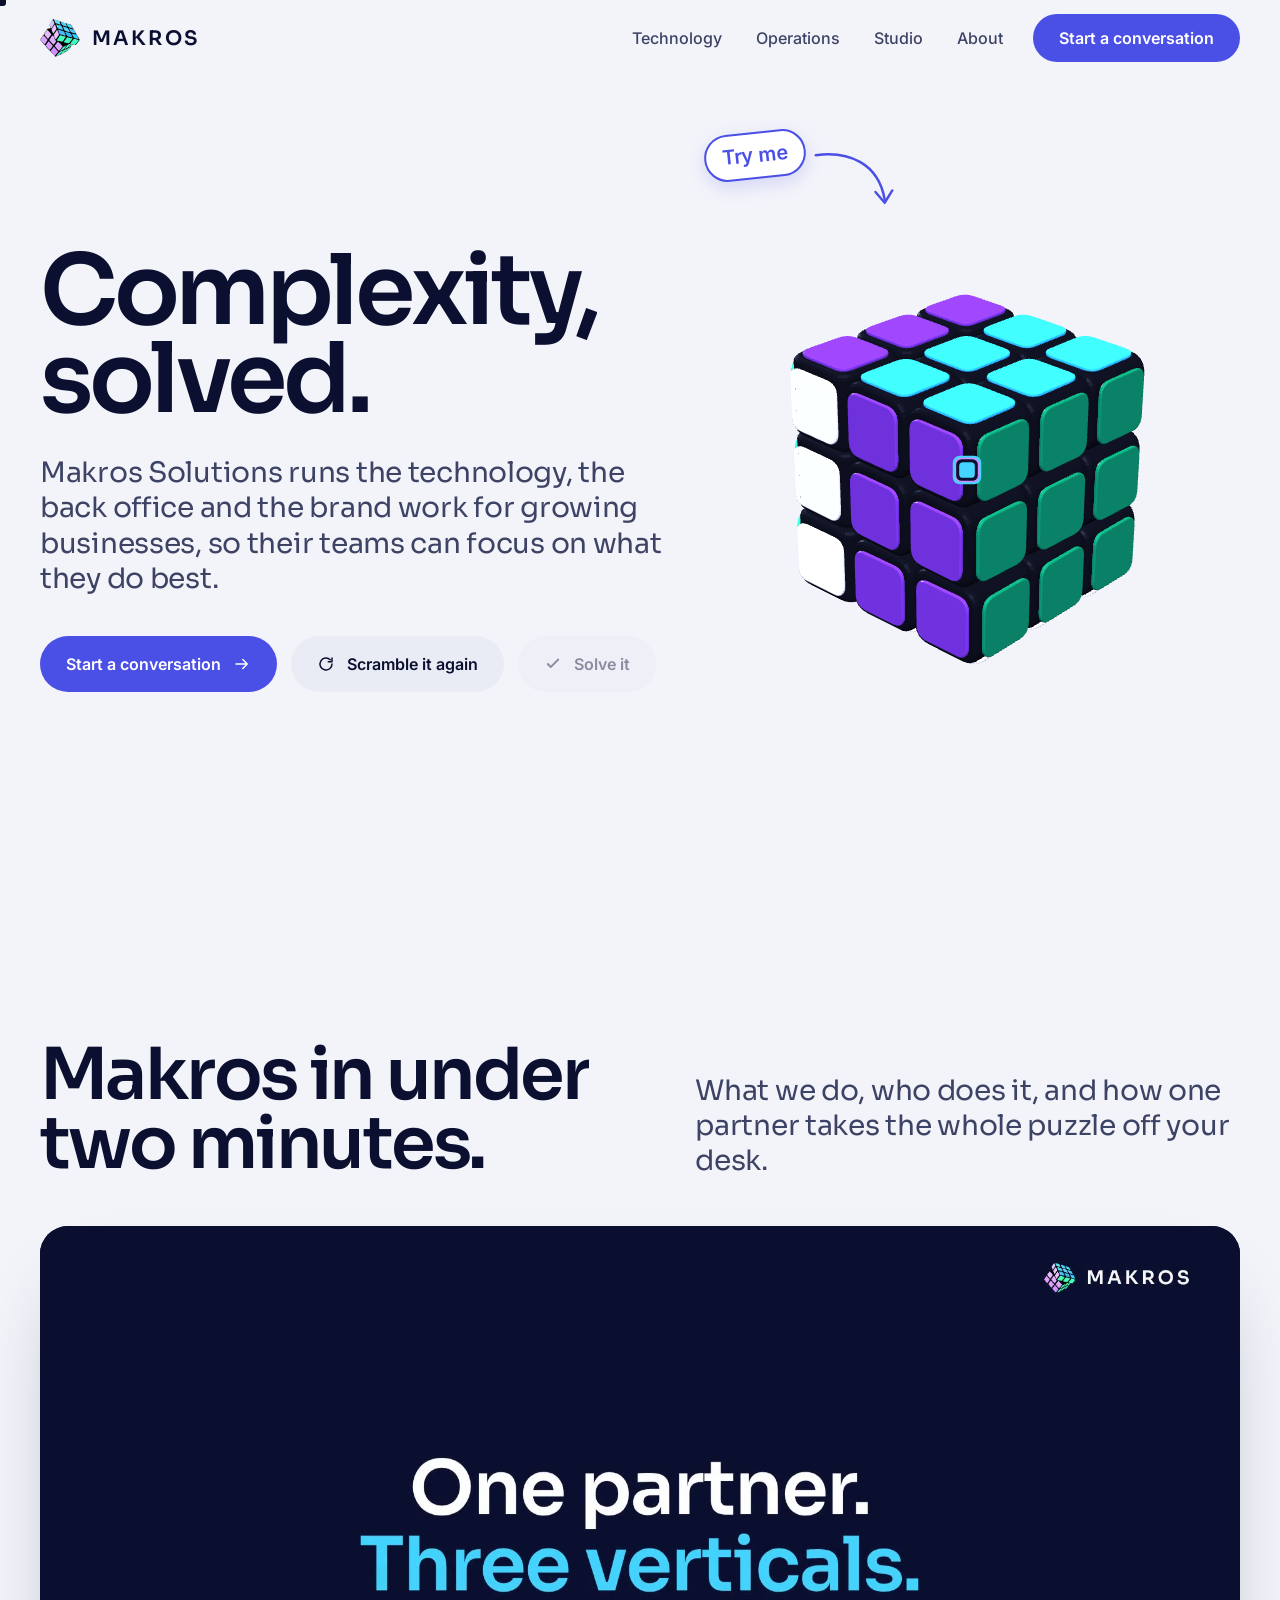
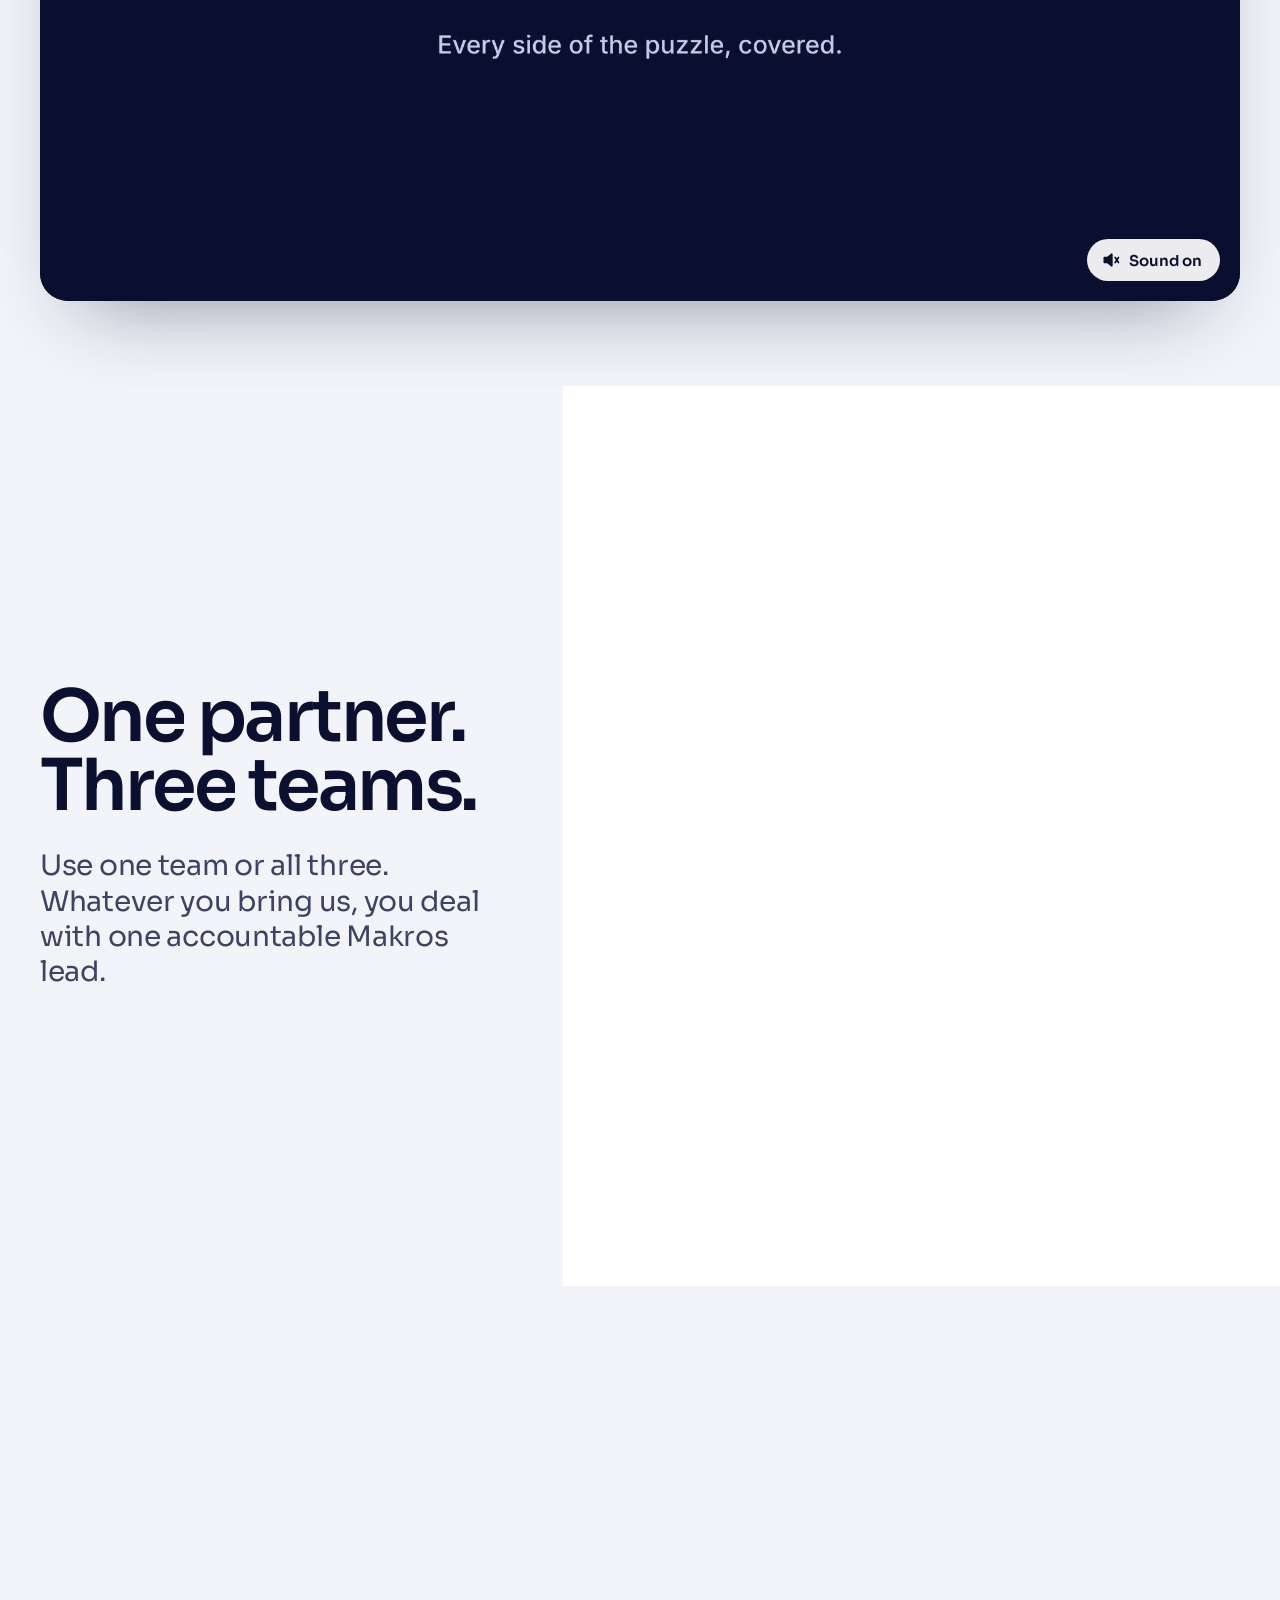
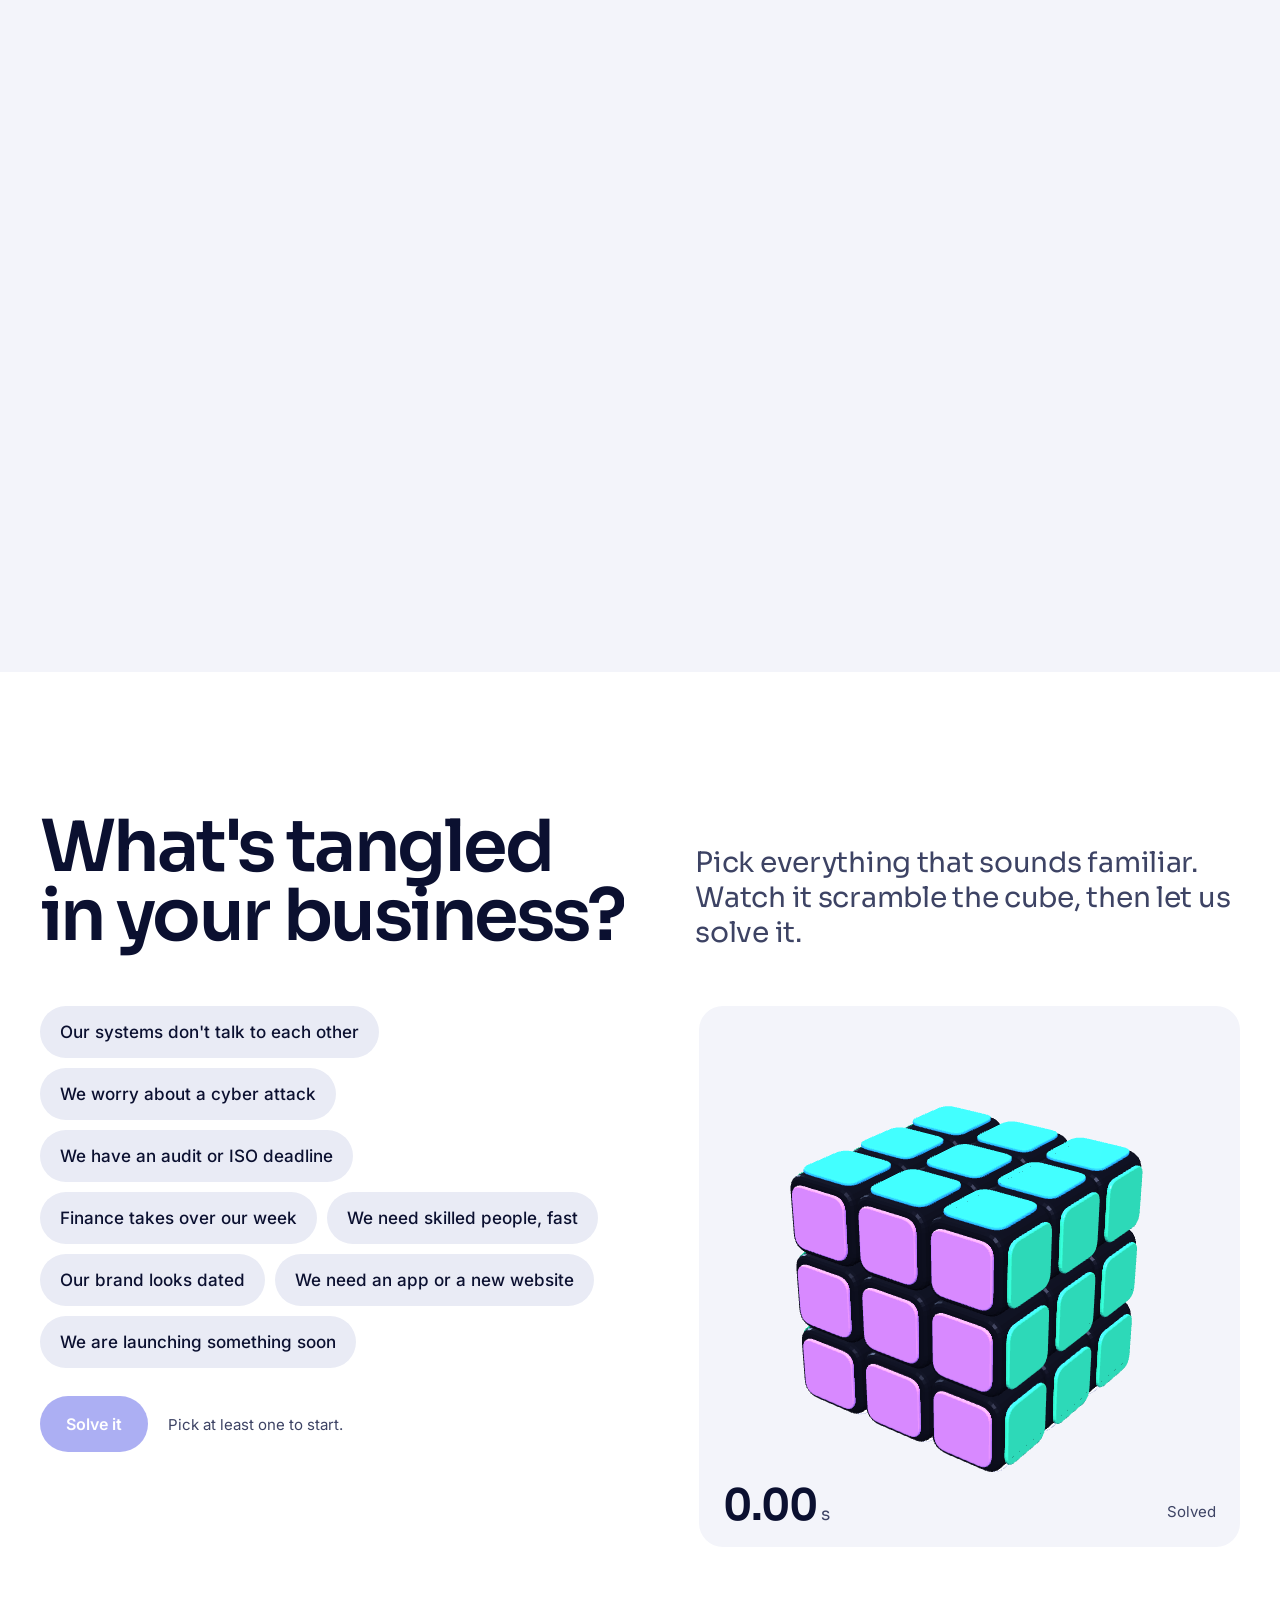
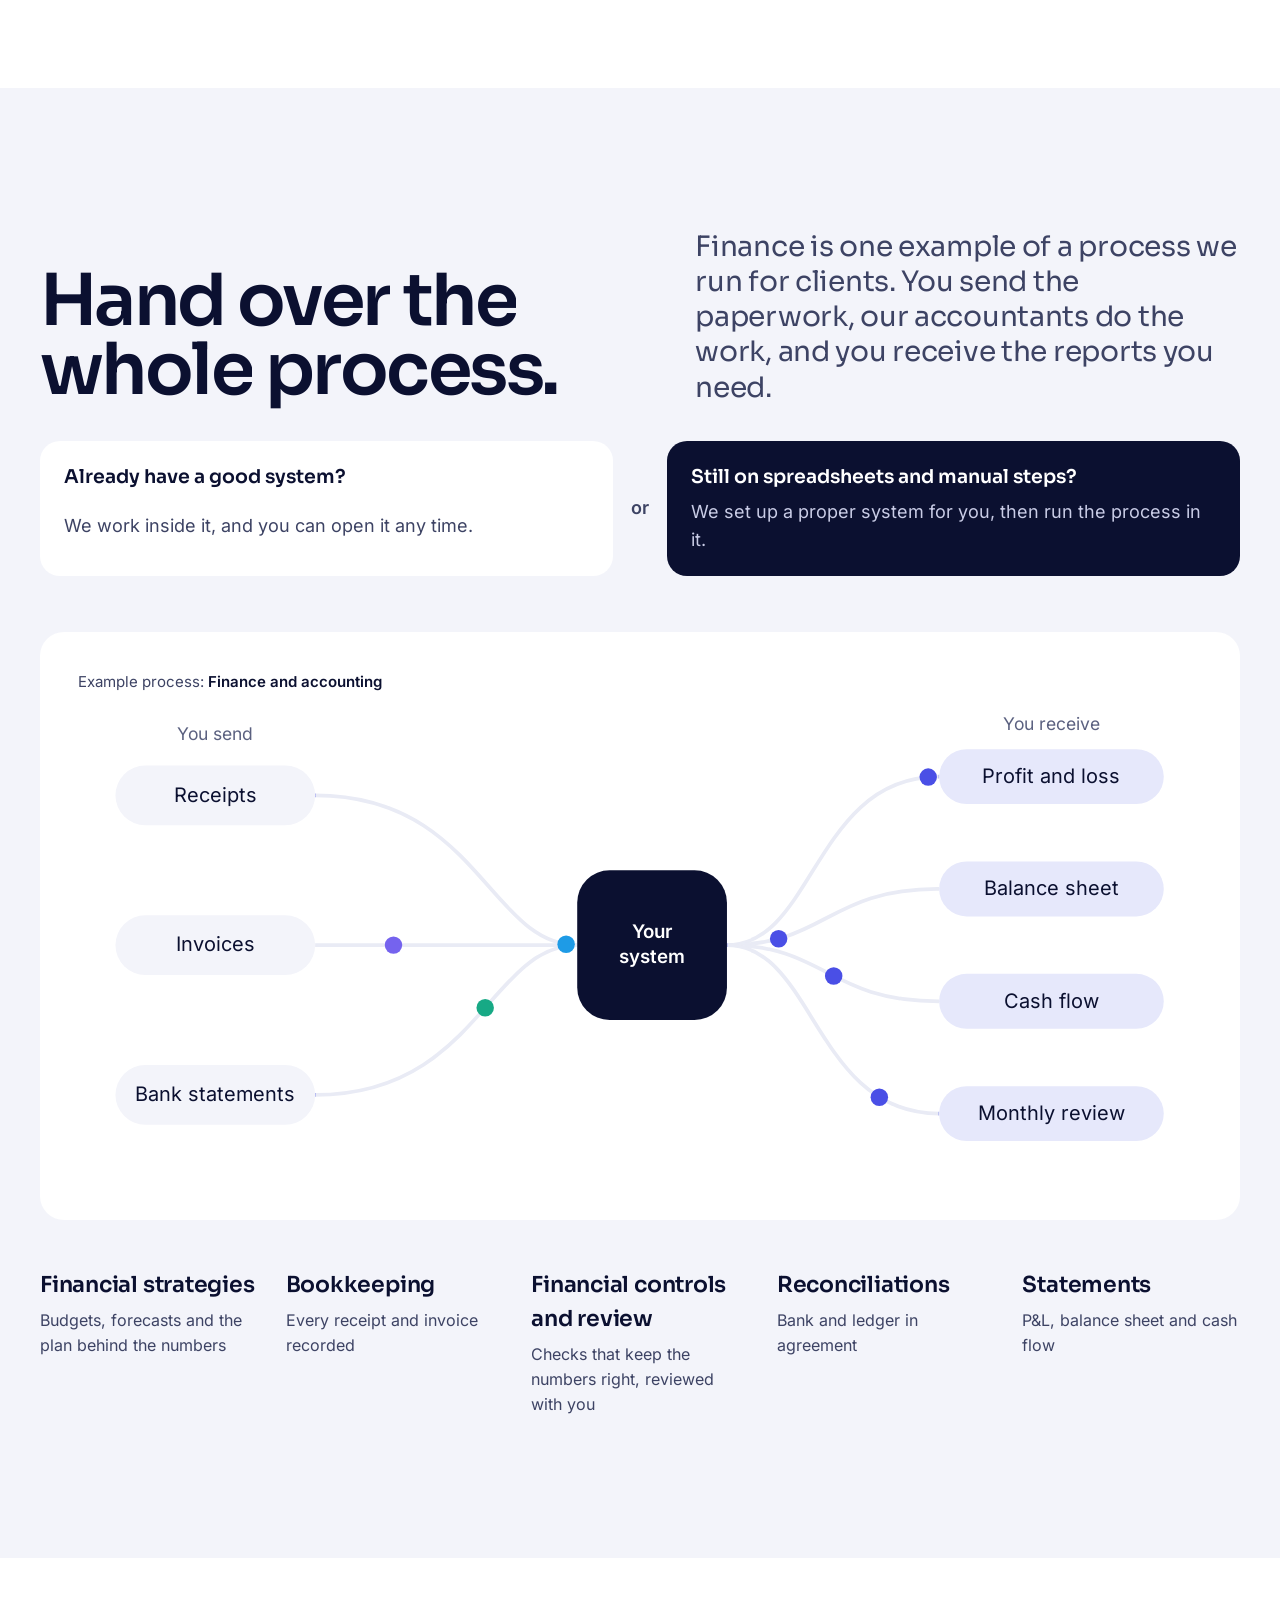
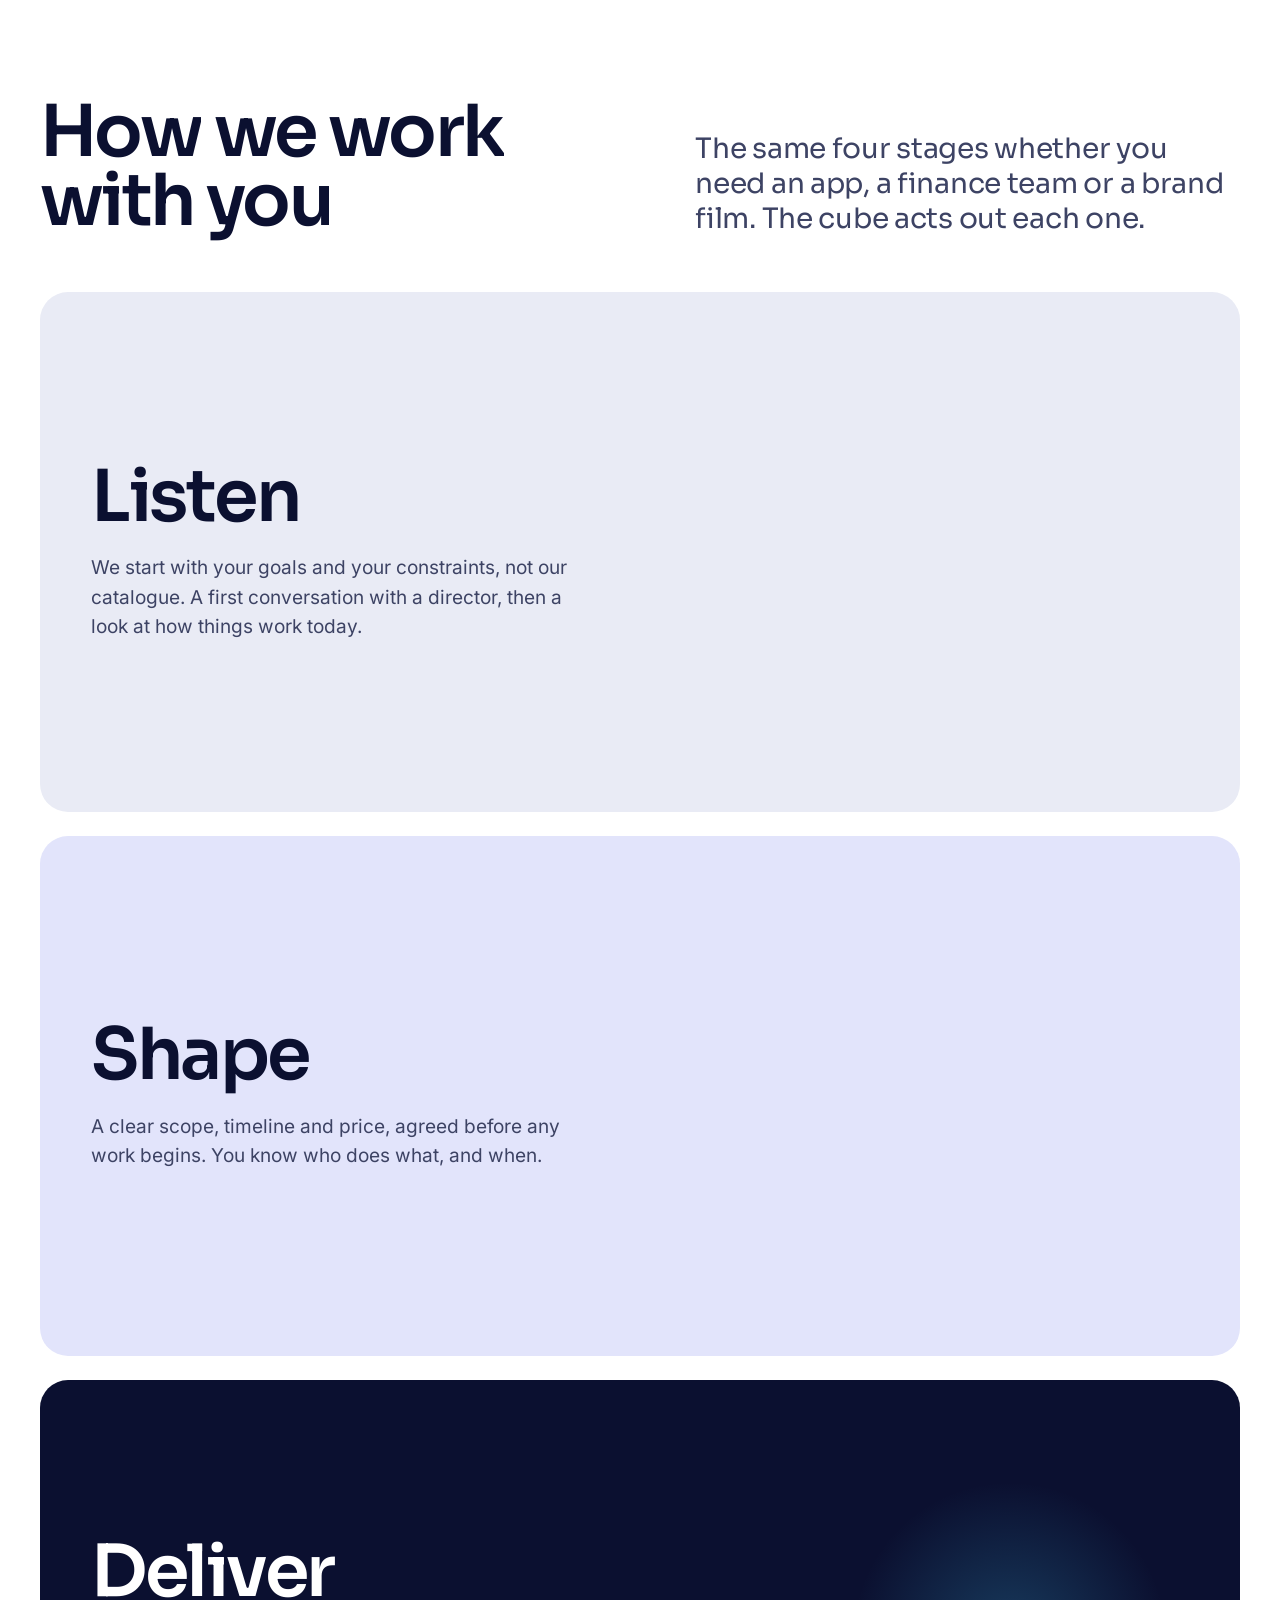
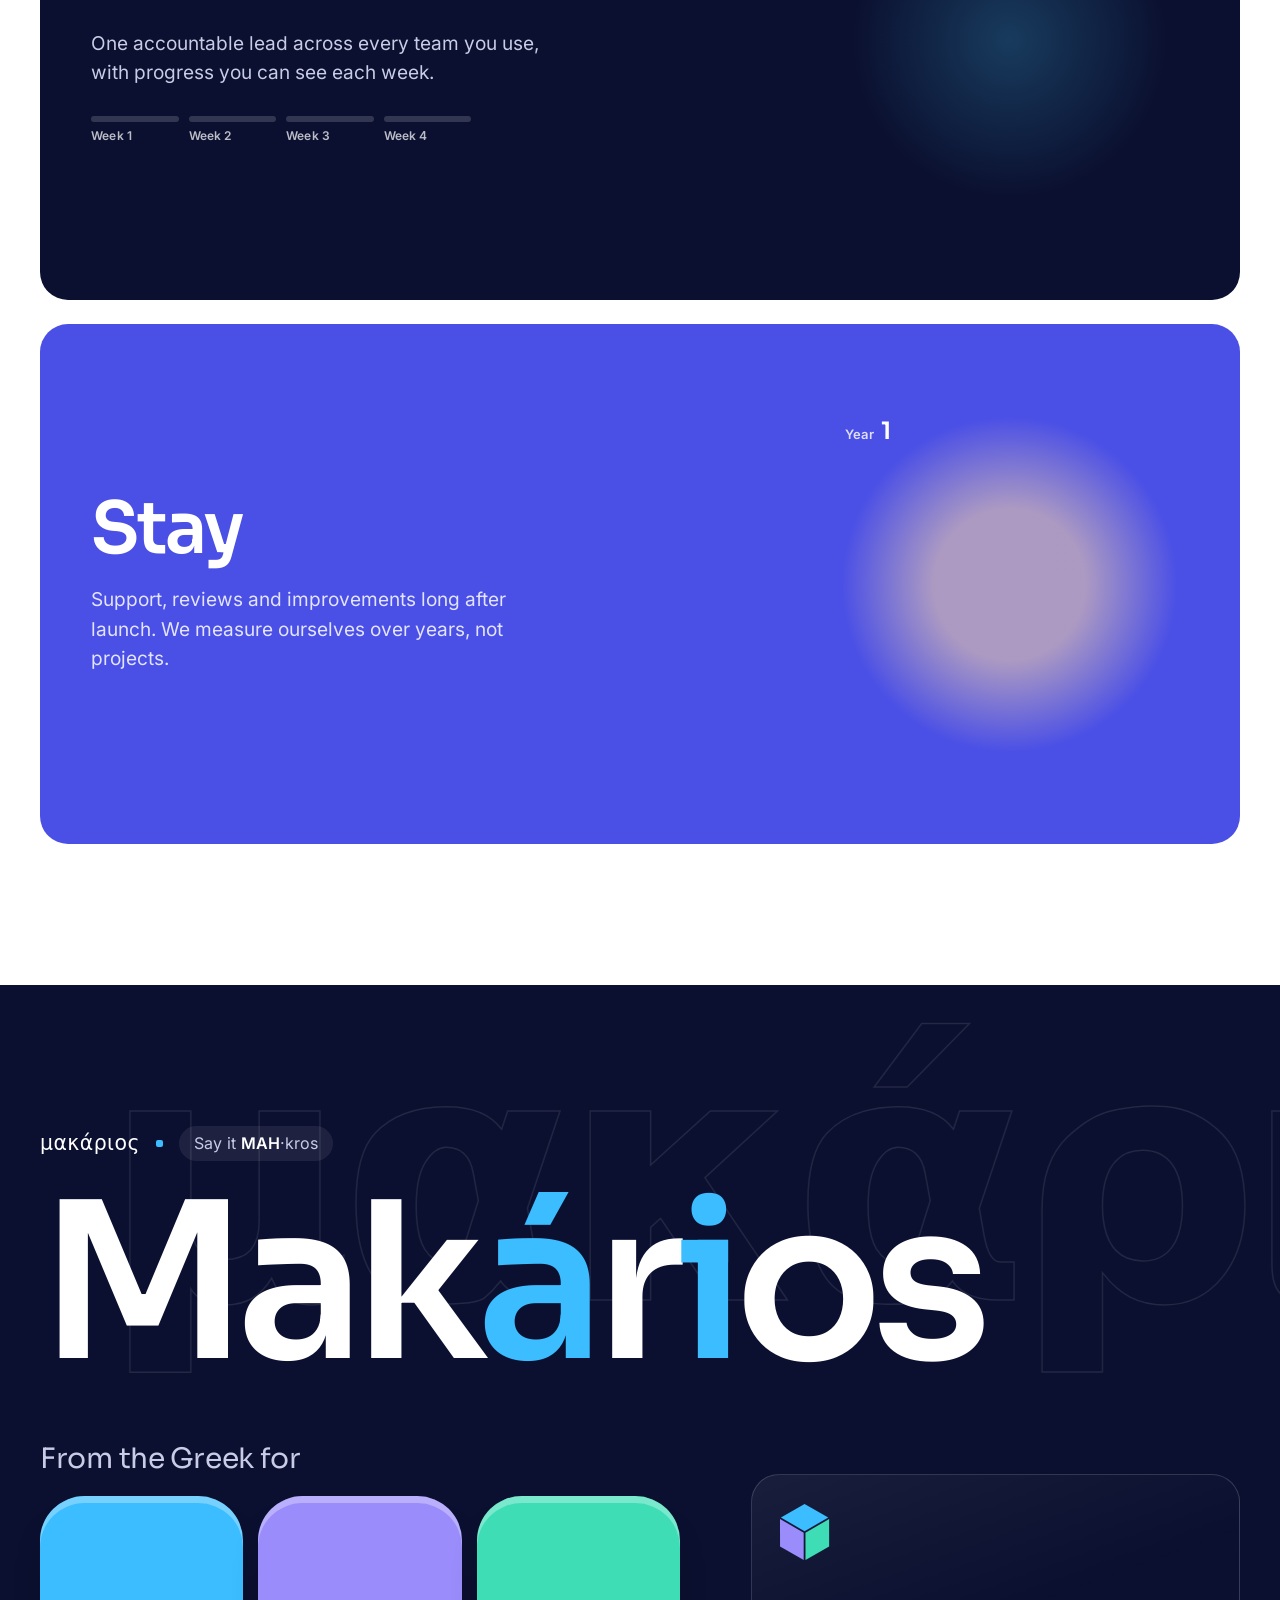
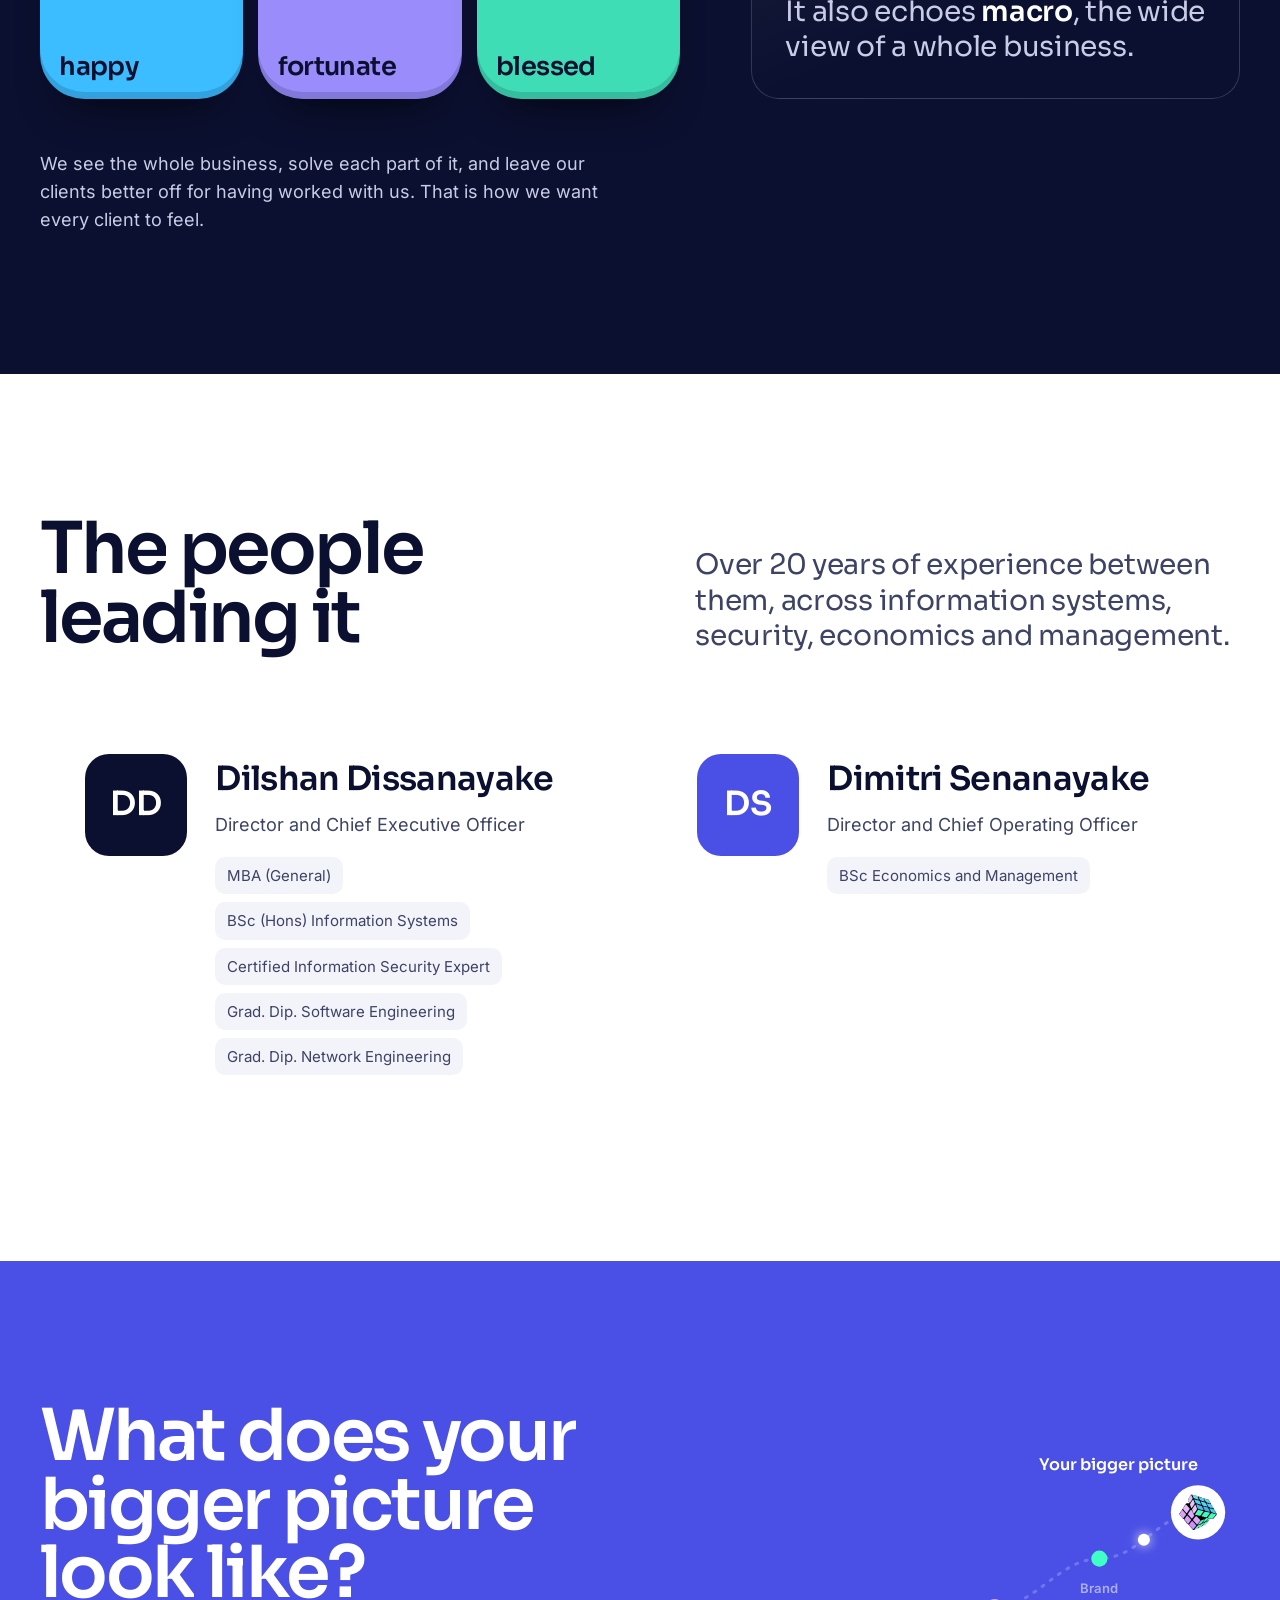
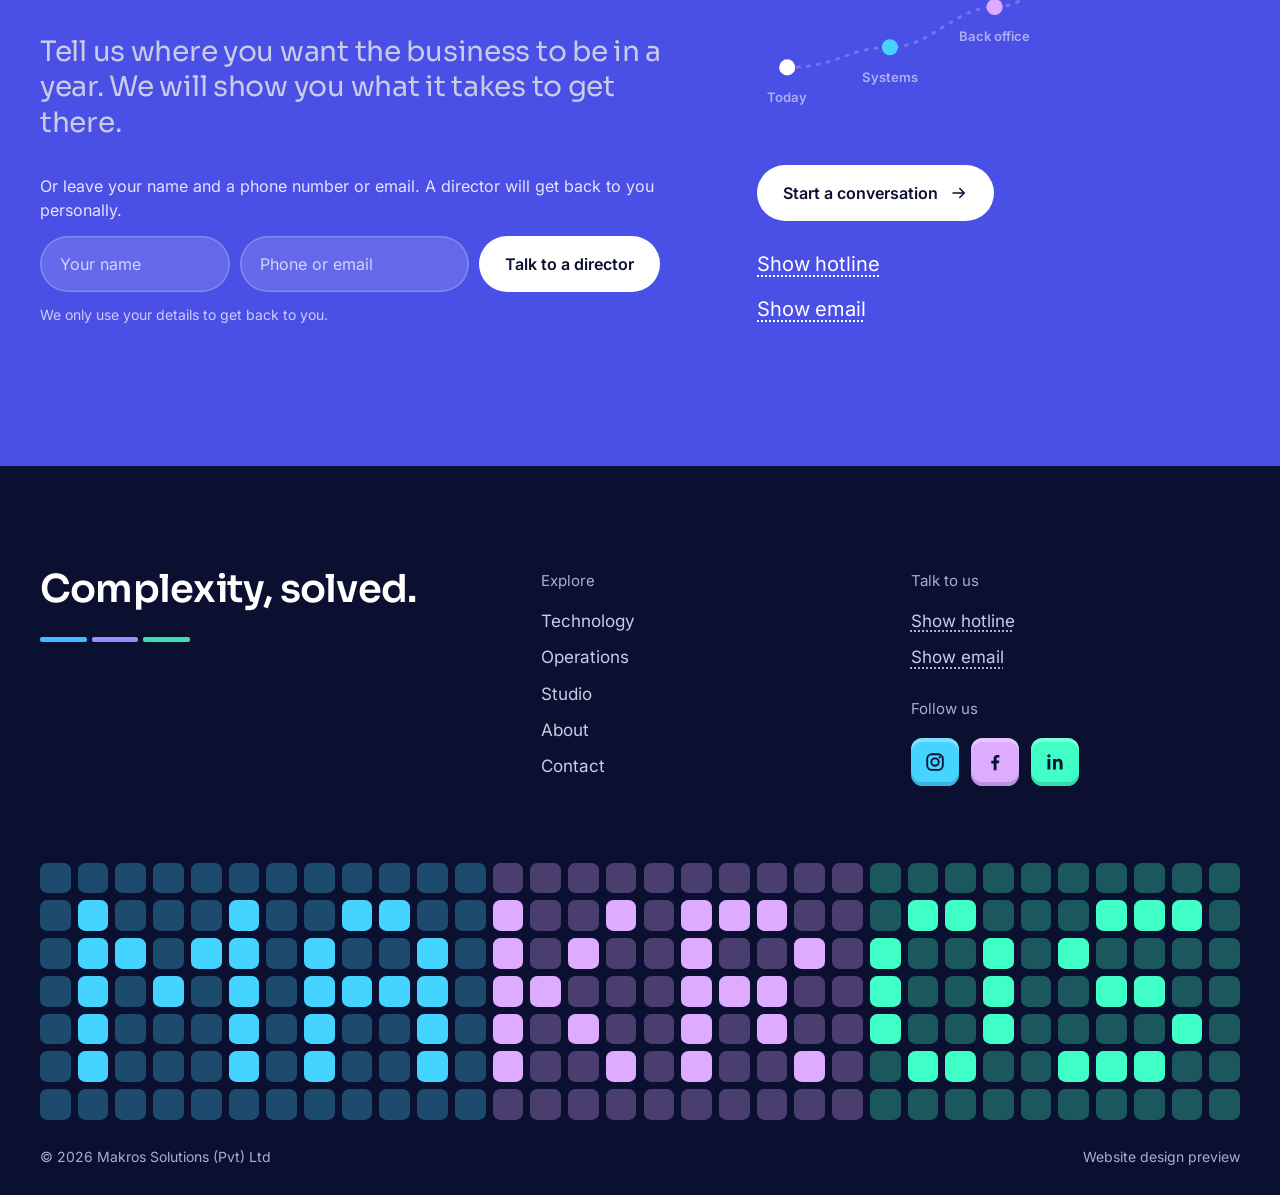
==== commit d699707a: "Closer director avatars, photos matched to avatar backgrounds" ====
--- a/index.html
+++ b/index.html
@@ -22,7 +22,7 @@
 <link rel="preload" href="assets/fonts/sora-600.woff2" as="font" type="font/woff2" crossorigin>
 <link rel="preload" href="assets/fonts/inter-400.woff2" as="font" type="font/woff2" crossorigin>
 <link rel="stylesheet" href="assets/css/fonts.css?v=13">
-<link rel="stylesheet" href="assets/css/site.css?v=16">
+<link rel="stylesheet" href="assets/css/site.css?v=17">
 <link rel="stylesheet" href="assets/css/motion.css?v=13">
 <noscript><style>.cubeLoad{display:none}.cubeHost svg.fallback{opacity:1}</style></noscript>
 <script>try{if(sessionStorage.getItem('mkw')){document.documentElement.classList.add('arriving');sessionStorage.removeItem('mkw')}}catch(e){}</script>
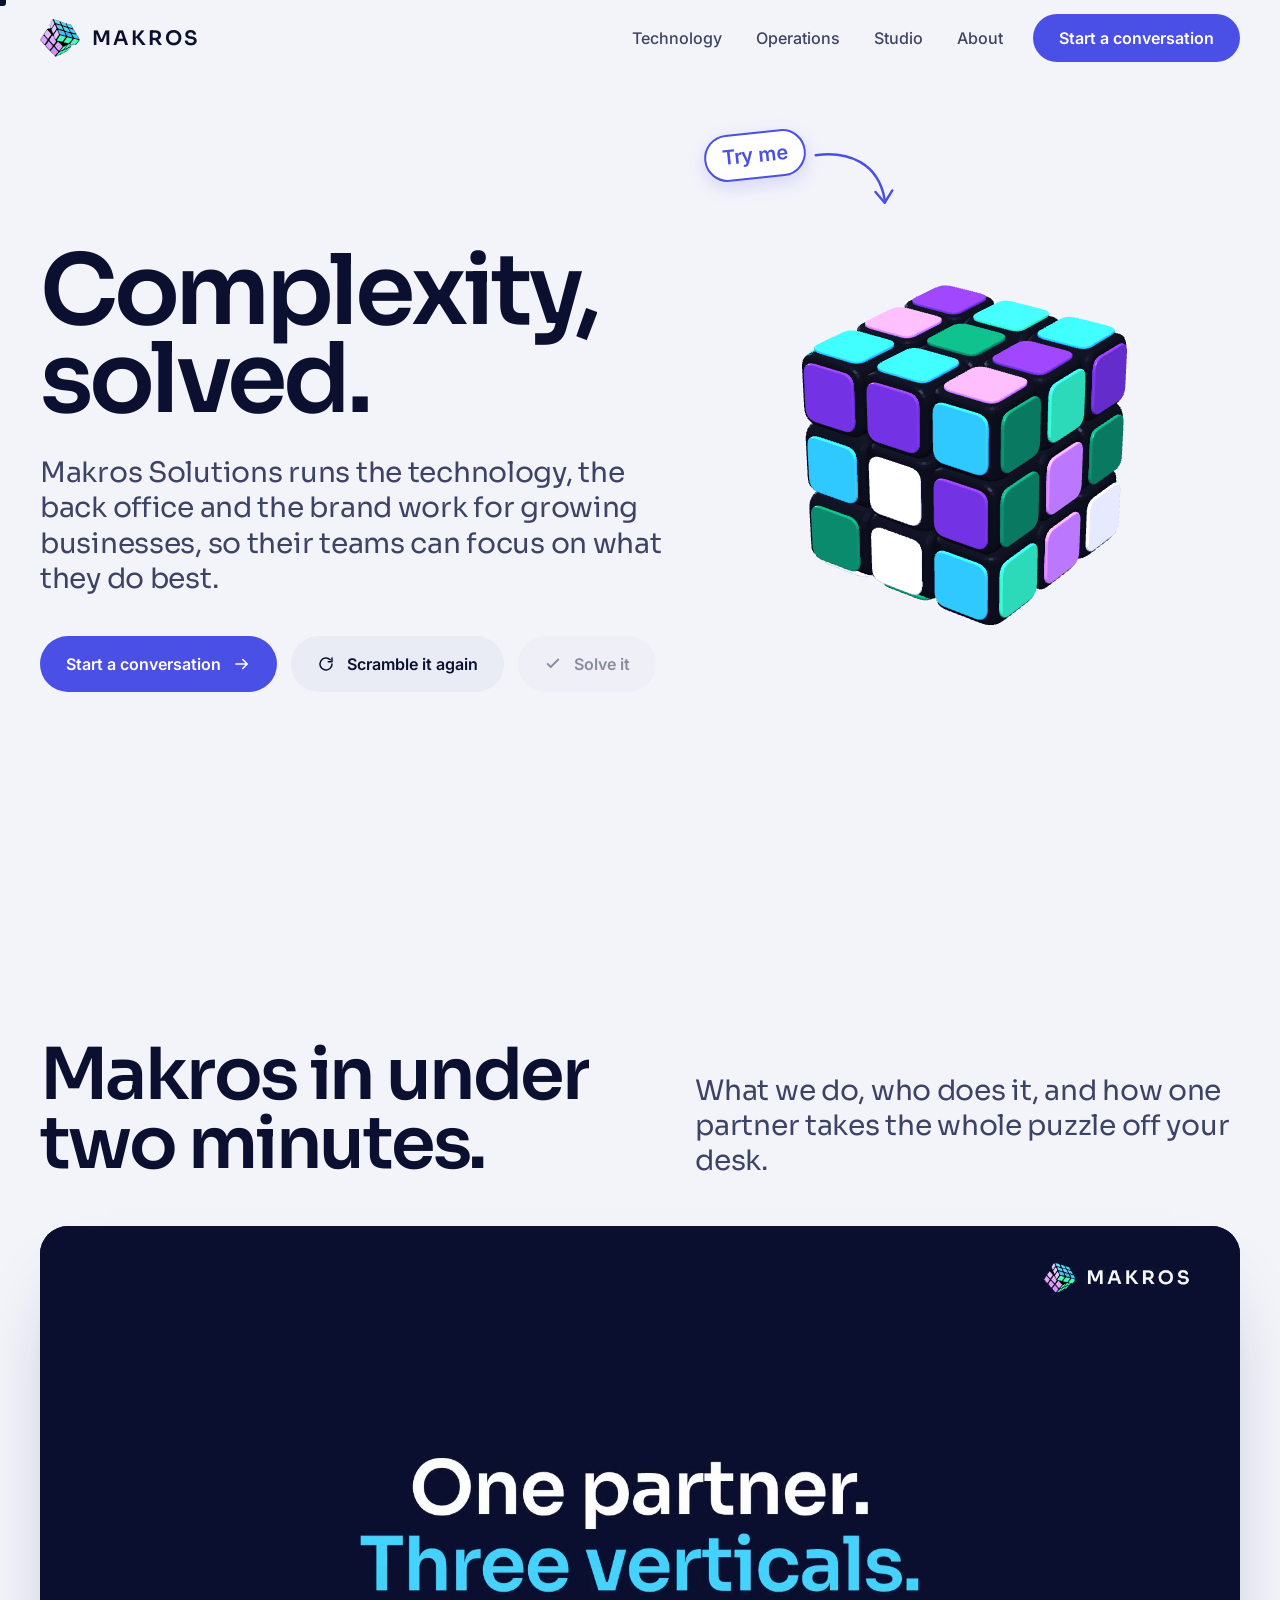
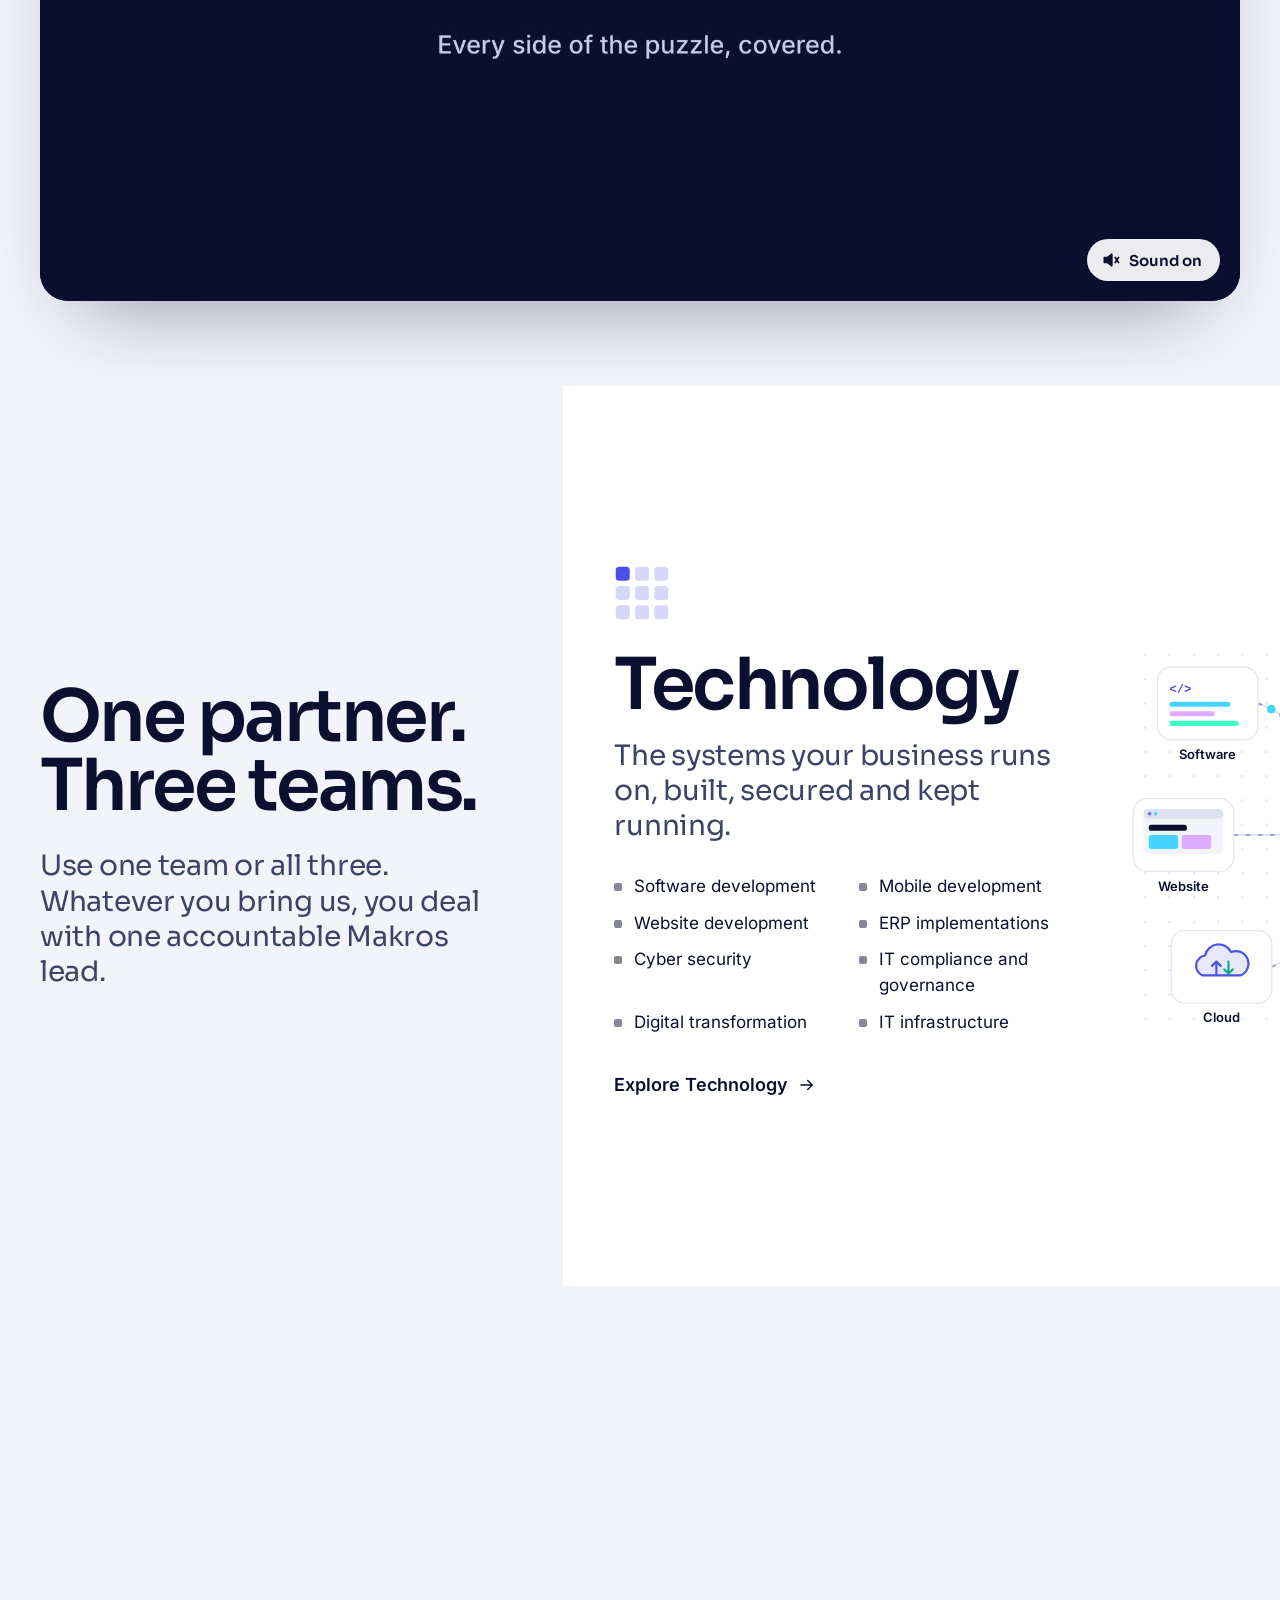
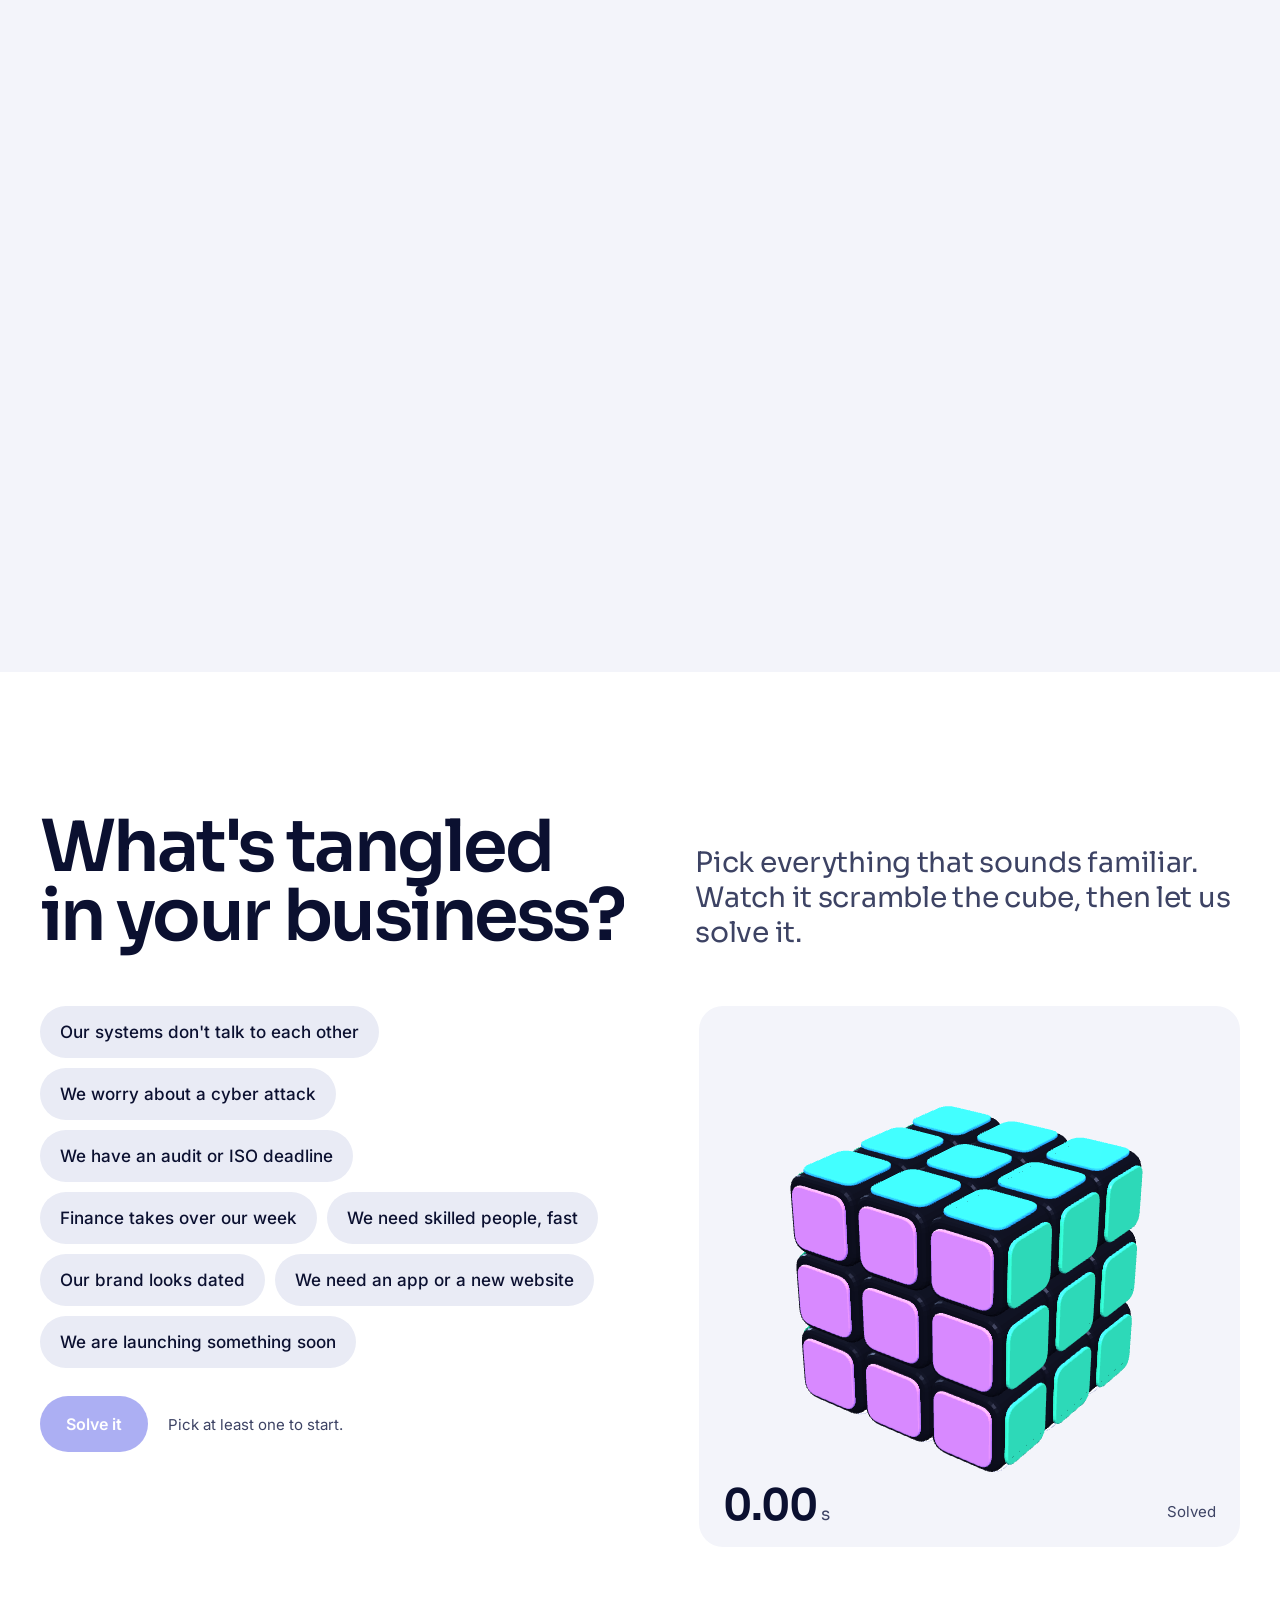
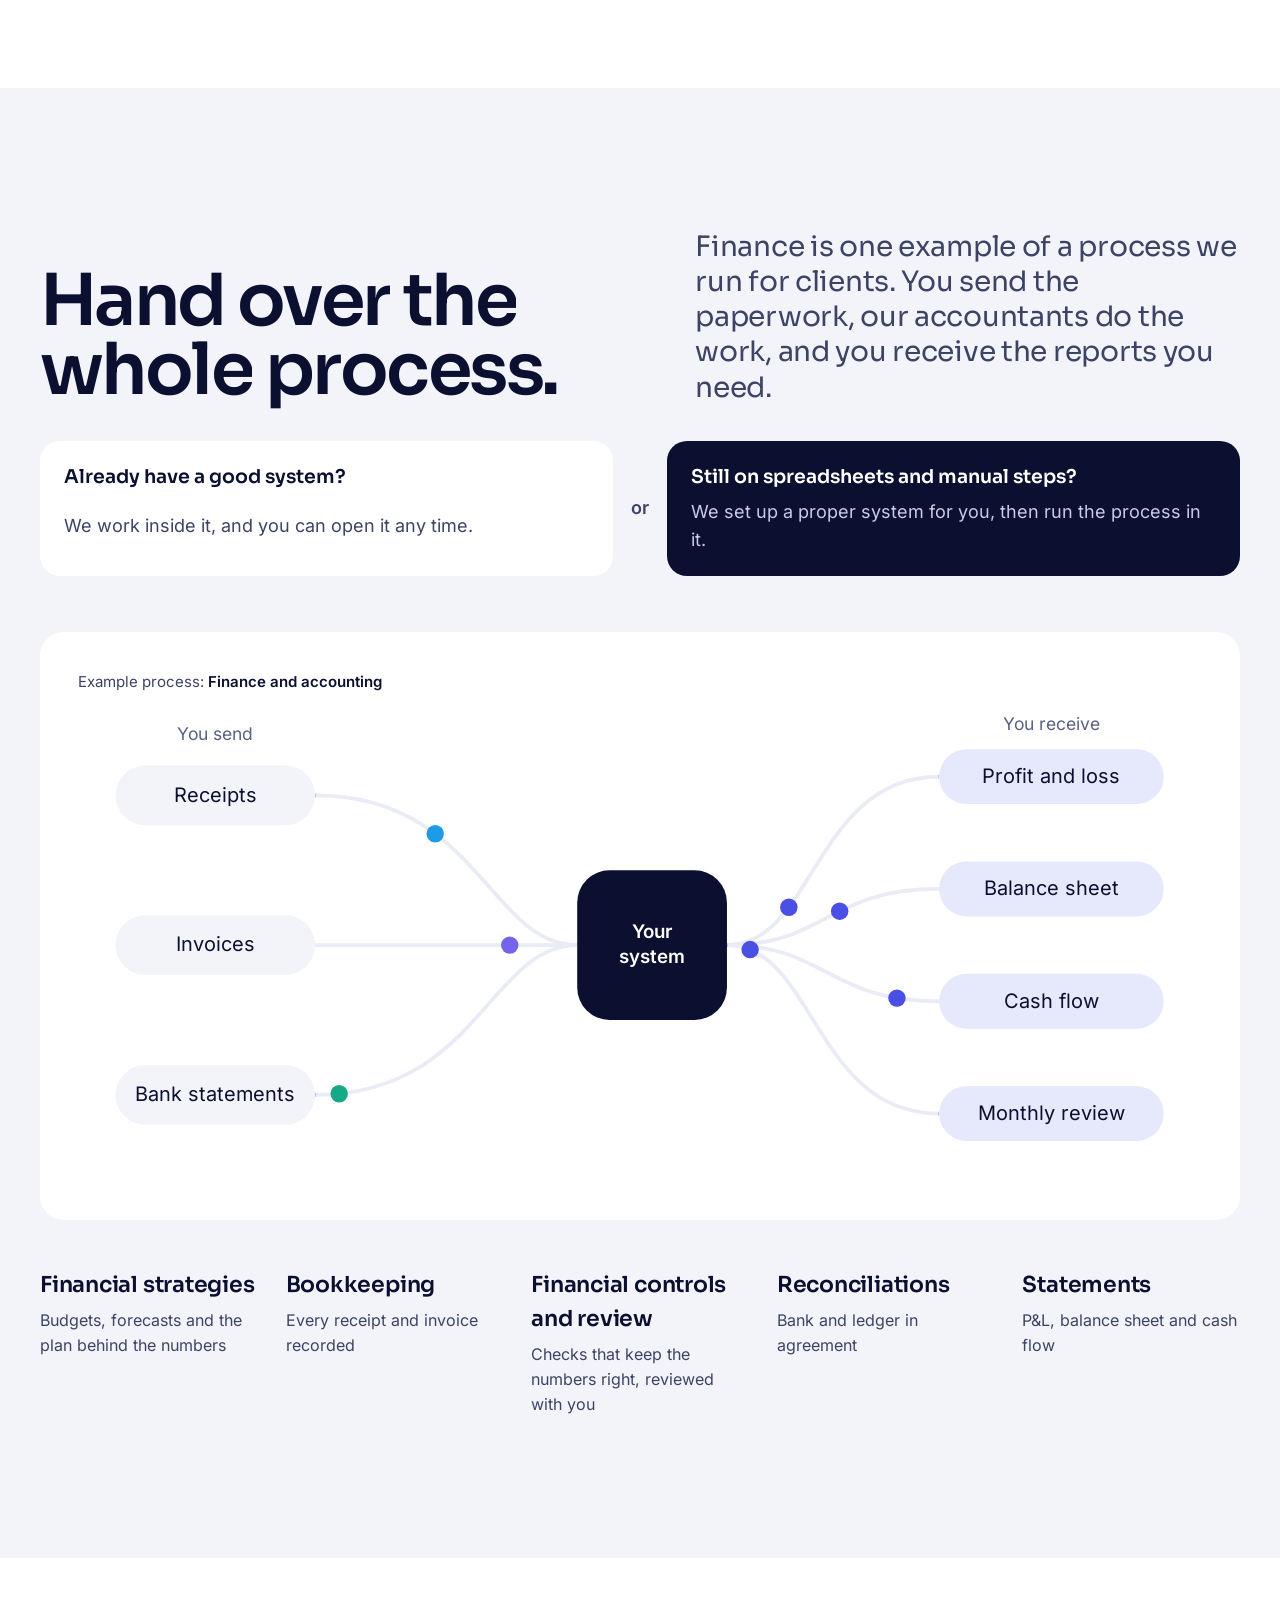
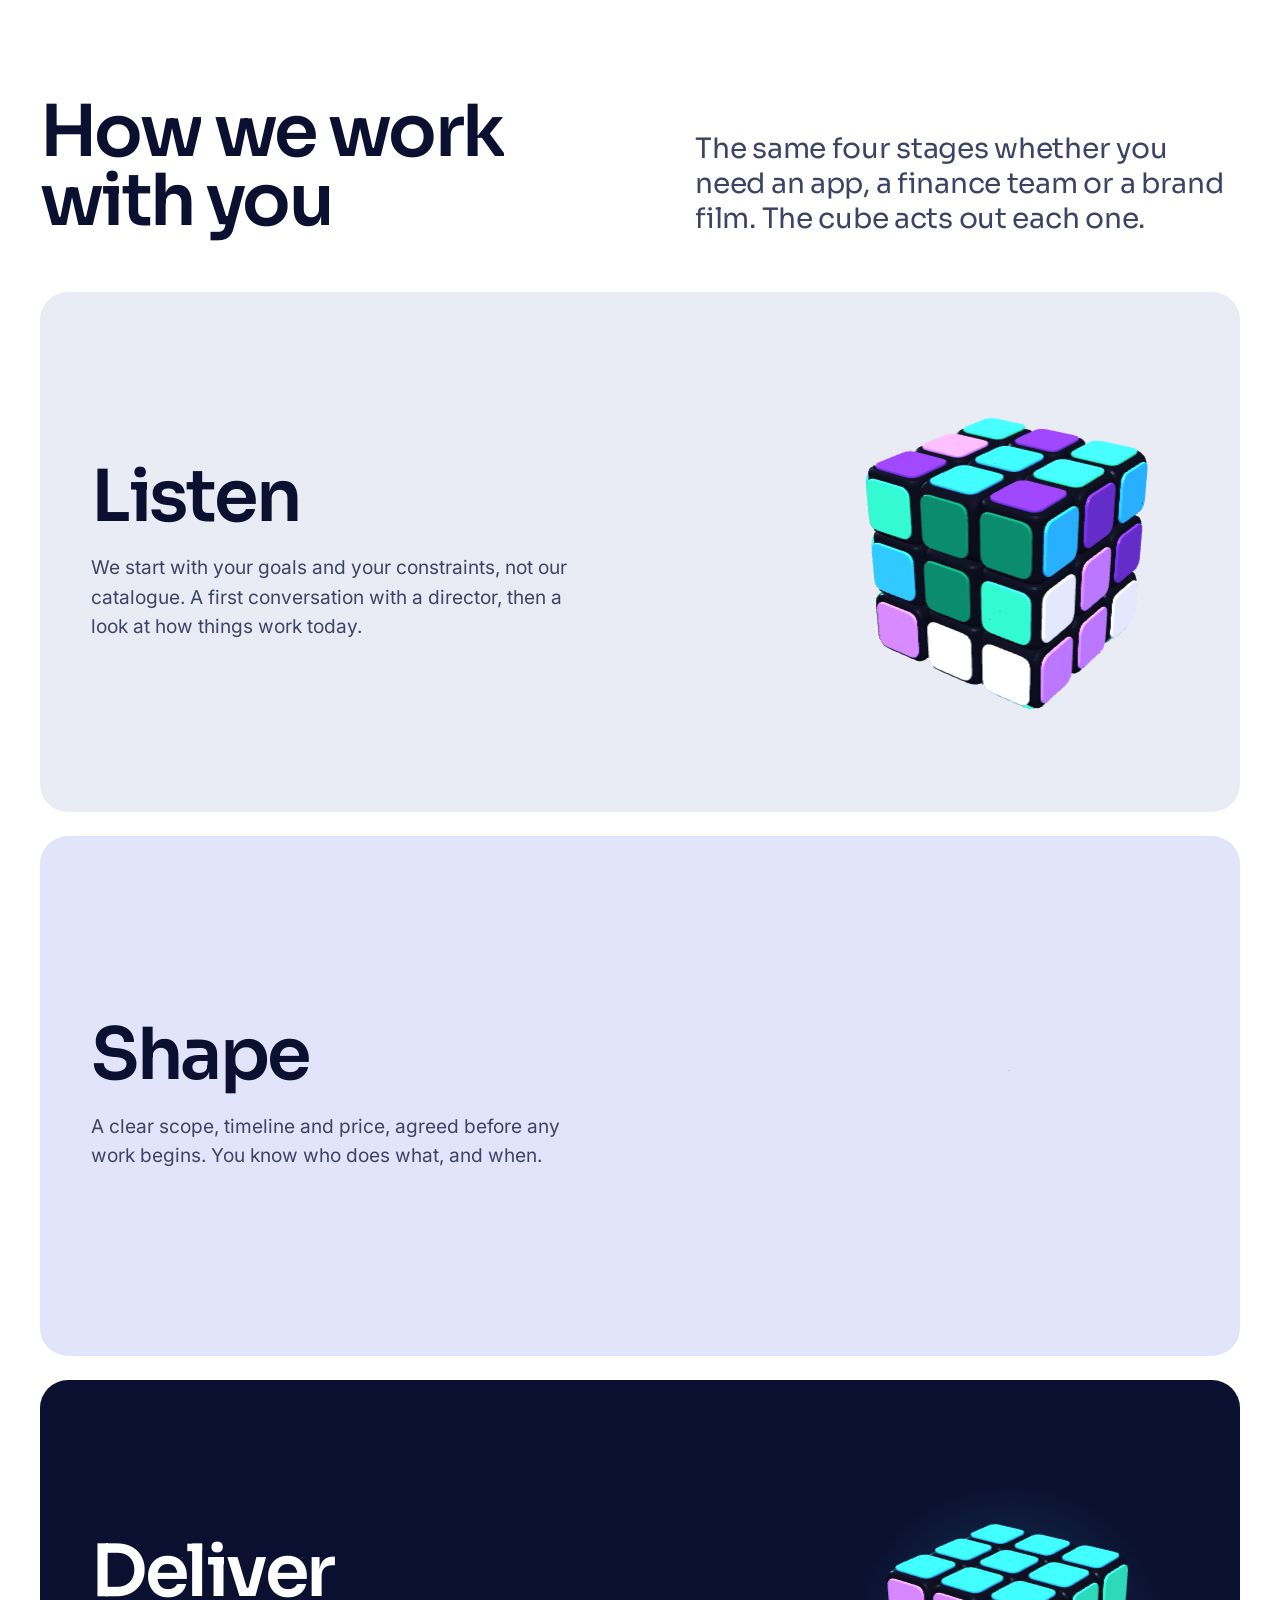
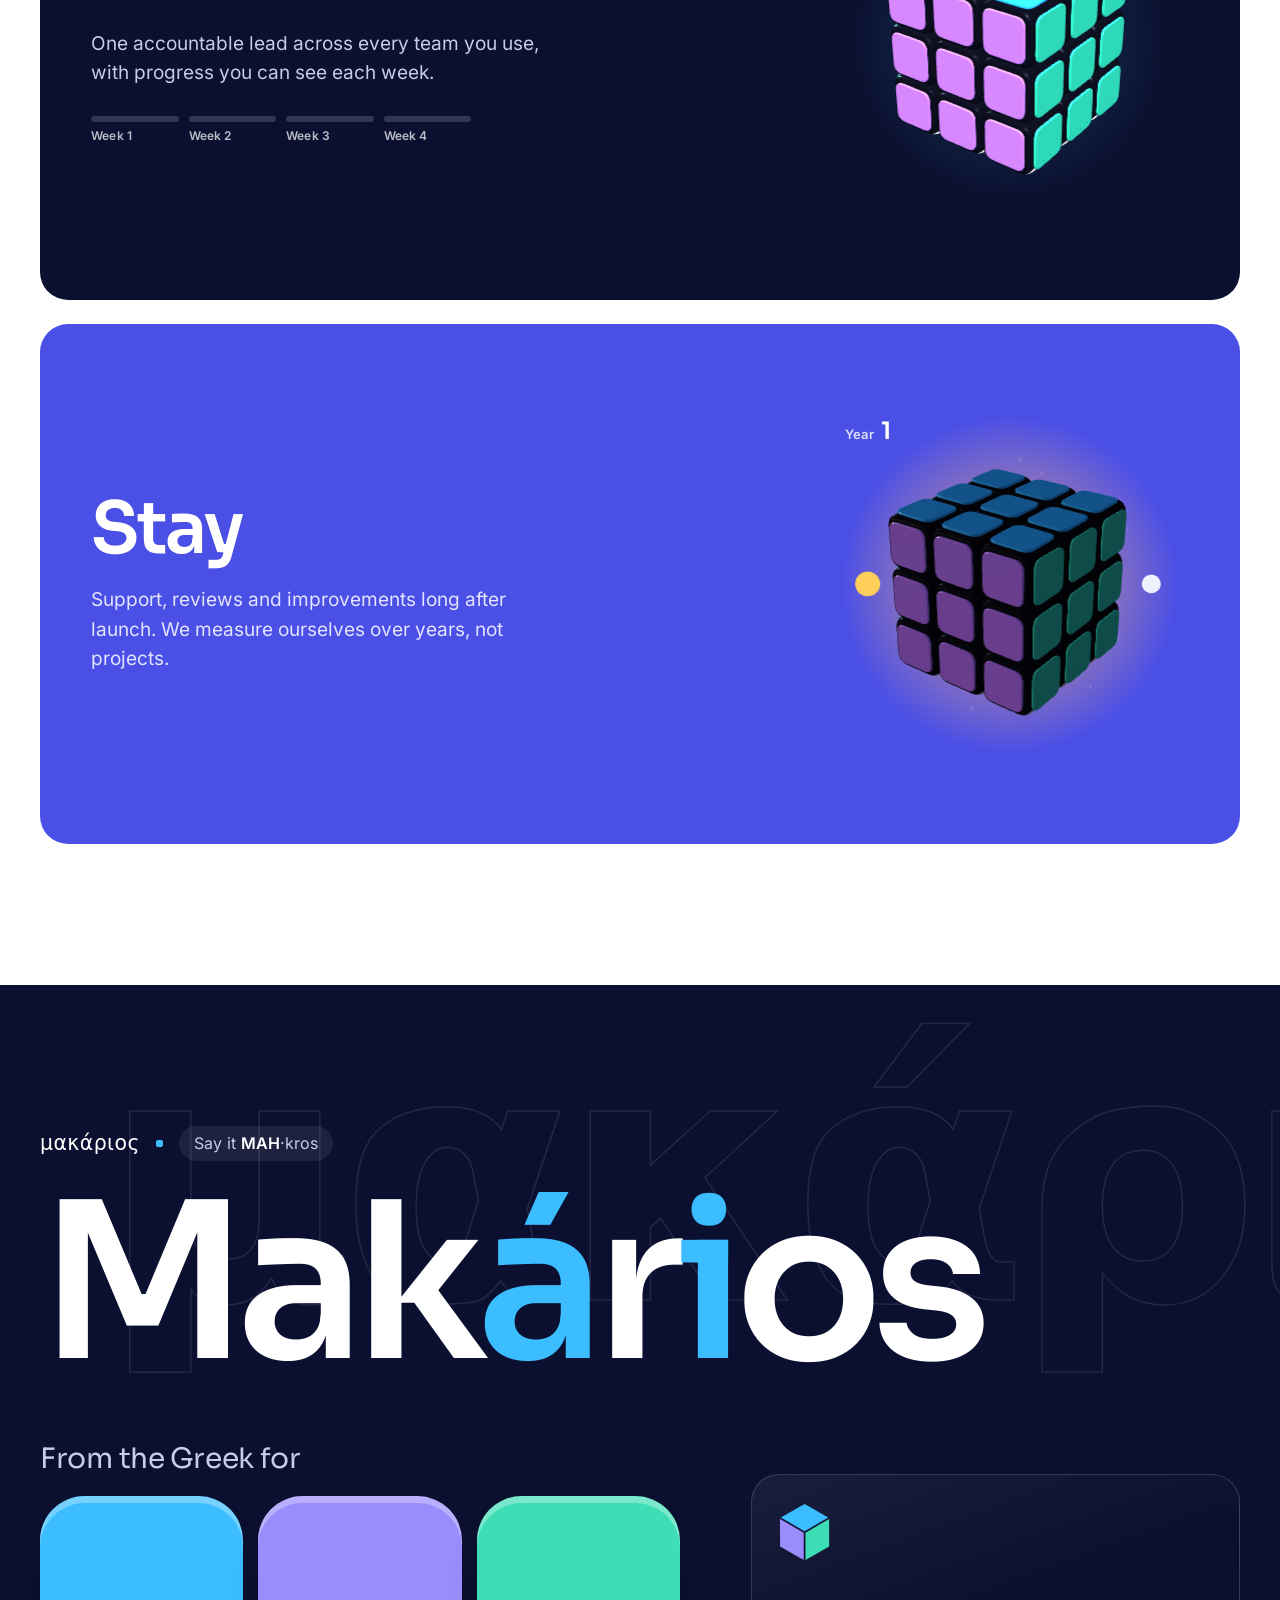
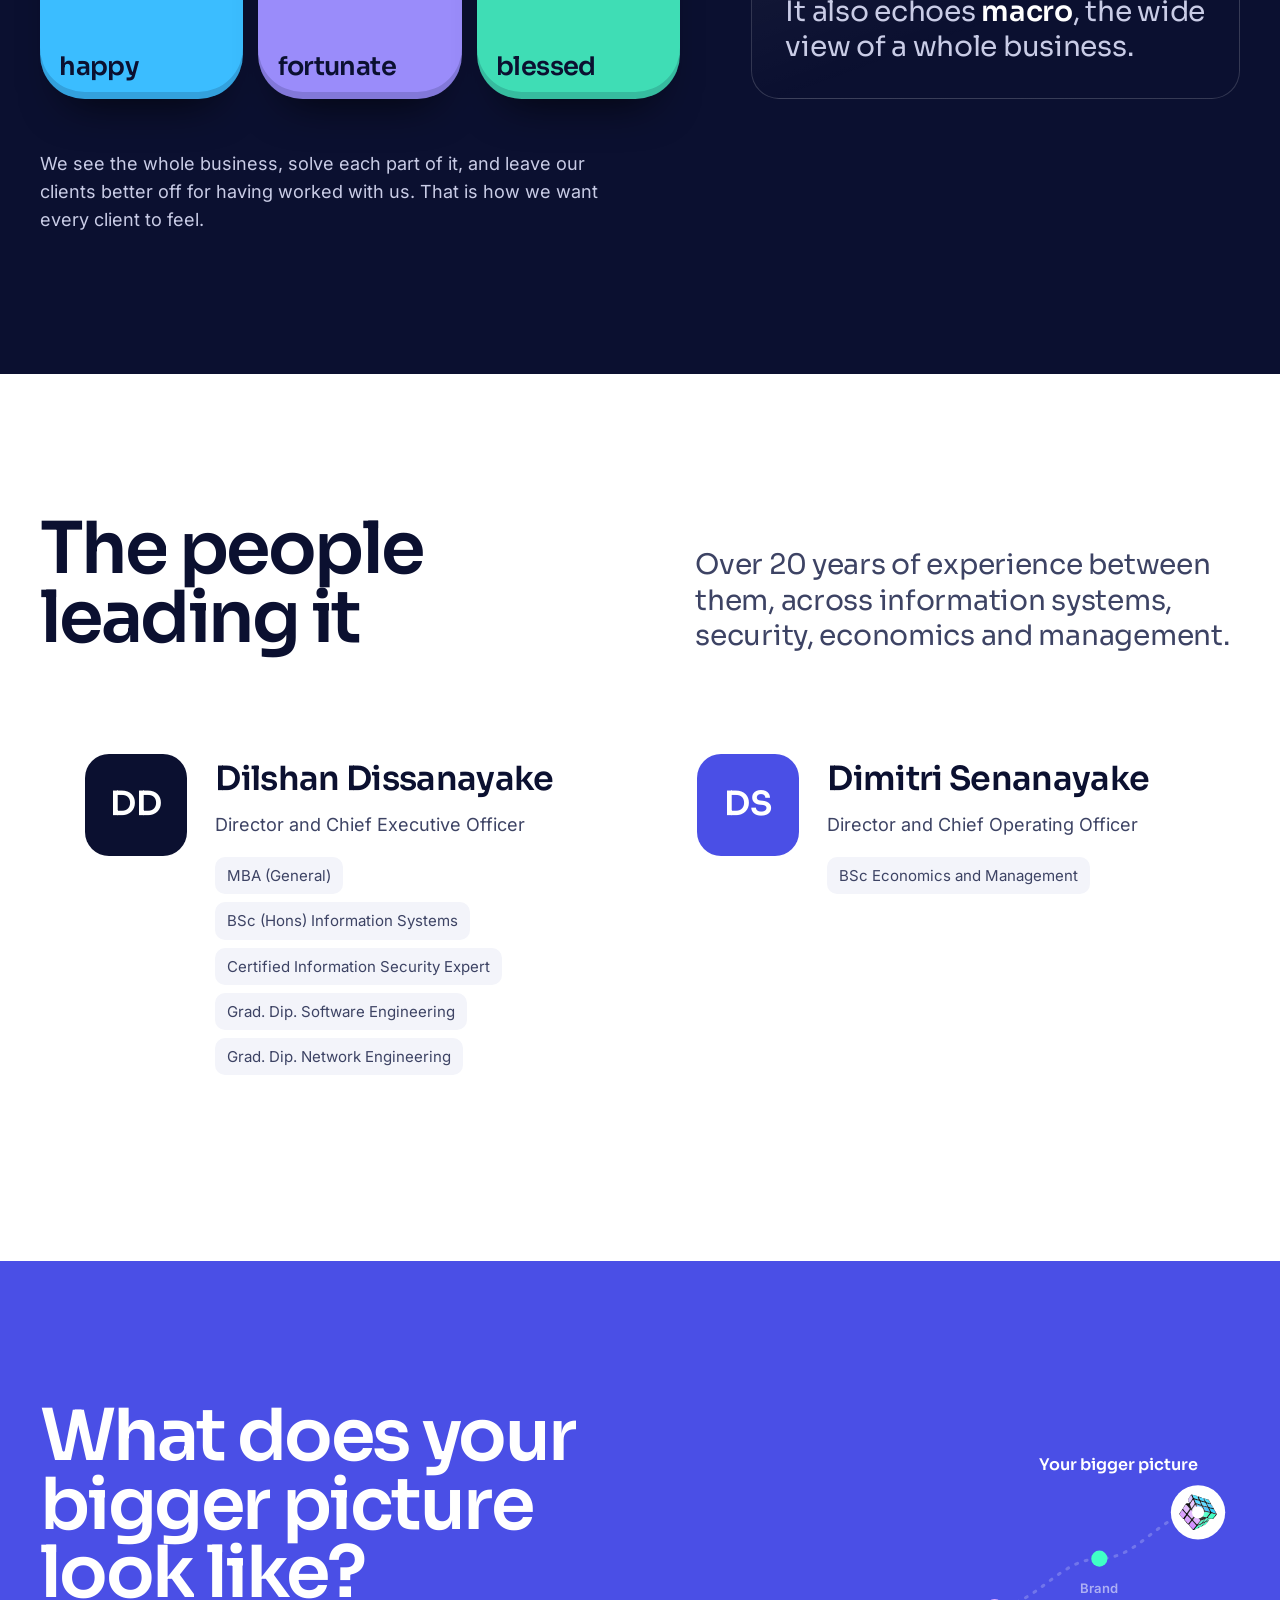
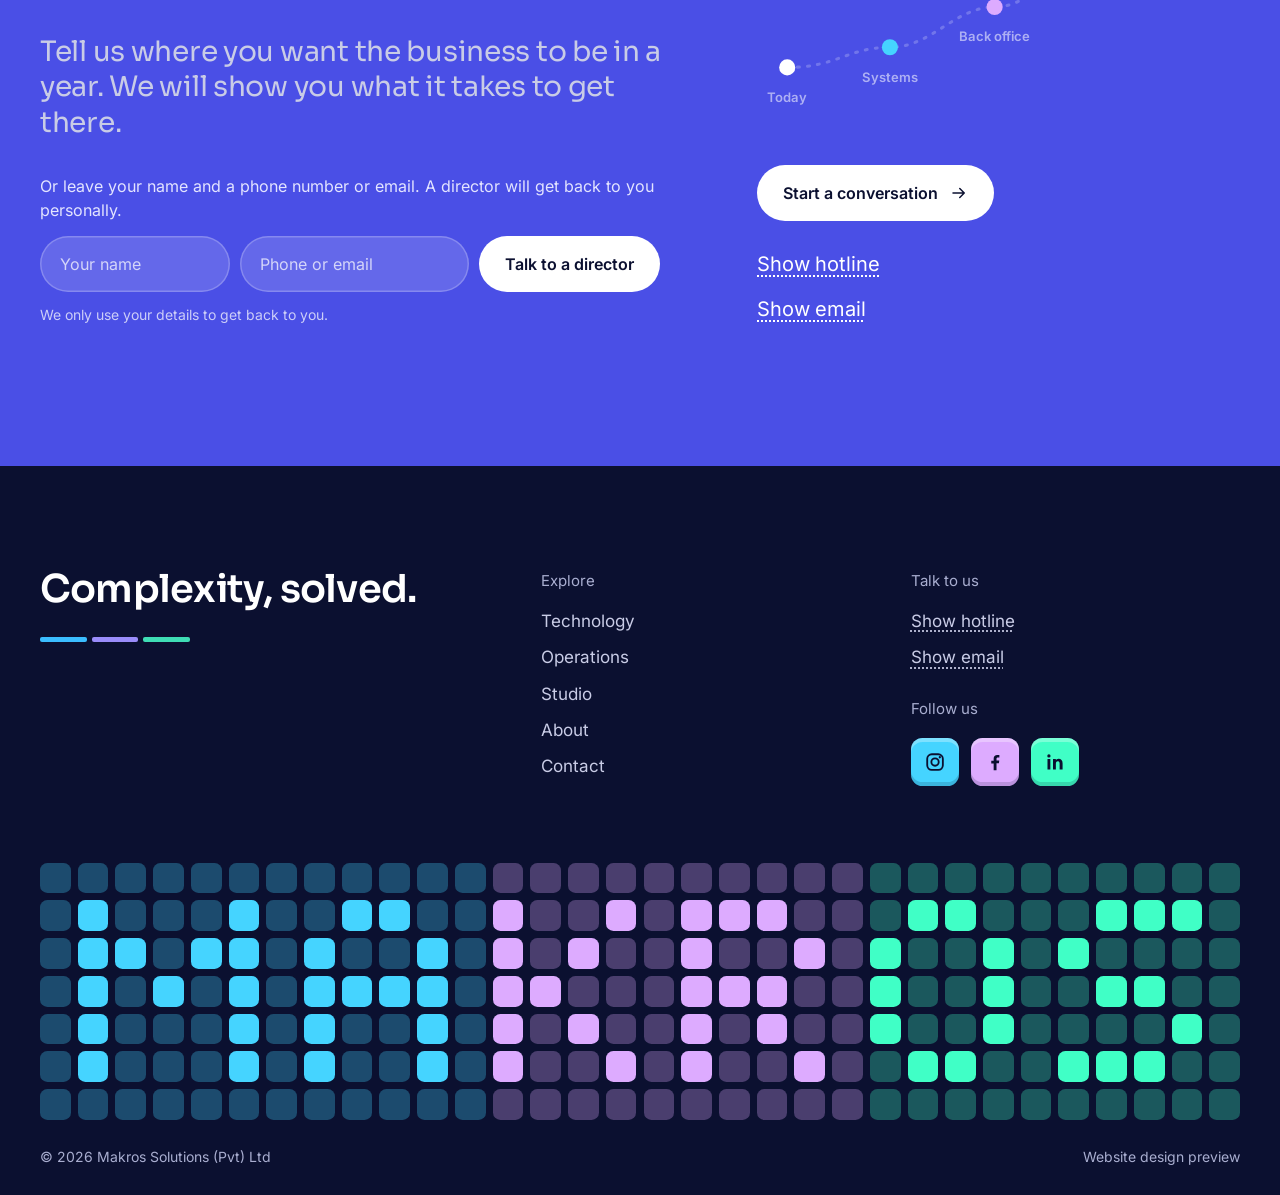
==== commit 7146d9ed: "Clean page addresses without .html" ====
--- a/index.html
+++ b/index.html
@@ -51,14 +51,14 @@
 
 <header class="bar" id="bar">
 <div class="wrap barRow">
-<a class="brand" href="index.html" aria-label="Makros home"><img src="assets/img/mks-logo.svg" alt="" width="40" height="38"><b>MAKROS</b></a>
+<a class="brand" href="./" aria-label="Makros home"><img src="assets/img/mks-logo.svg" alt="" width="40" height="38"><b>MAKROS</b></a>
 <button class="menuBtn" id="menuBtn" type="button" aria-expanded="false" aria-controls="nav" aria-label="Open menu"><span></span><span></span><span></span></button>
 <nav class="nav" id="nav" aria-label="Main">
-<a class="nl" href="technology.html"><span><span data-t="Technology">Technology</span></span></a>
-<a class="nl" href="operations.html"><span><span data-t="Operations">Operations</span></span></a>
-<a class="nl" href="studio.html"><span><span data-t="Studio">Studio</span></span></a>
-<a class="nl" href="about.html"><span><span data-t="About">About</span></span></a>
-<a class="btn mag" href="contact.html">Start a conversation</a>
+<a class="nl" href="technology"><span><span data-t="Technology">Technology</span></span></a>
+<a class="nl" href="operations"><span><span data-t="Operations">Operations</span></span></a>
+<a class="nl" href="studio"><span><span data-t="Studio">Studio</span></span></a>
+<a class="nl" href="about"><span><span data-t="About">About</span></span></a>
+<a class="btn mag" href="contact">Start a conversation</a>
 </nav>
 </div>
 </header>
@@ -68,7 +68,7 @@
 <div class="heroL">
 <h1 class="xl split" id="h-home">Complexity, solved.</h1>
 <p class="mid lede ink2 r">Makros Solutions runs the technology, the back office and the brand work for growing businesses, so their teams can focus on what they do best.</p>
-<div class="heroCta r"><a class="btn mag" href="contact.html">Start a conversation <svg aria-hidden="true"><use href="#arrow"/></svg></a><button class="btn quiet" type="button" id="replay" hidden><svg aria-hidden="true"><use href="#spinI"/></svg>Scramble it again</button><button class="btn quiet solveIt" type="button" id="solveCube" hidden disabled><svg aria-hidden="true"><use href="#tick"/></svg>Solve it</button></div>
+<div class="heroCta r"><a class="btn mag" href="contact">Start a conversation <svg aria-hidden="true"><use href="#arrow"/></svg></a><button class="btn quiet" type="button" id="replay" hidden><svg aria-hidden="true"><use href="#spinI"/></svg>Scramble it again</button><button class="btn quiet solveIt" type="button" id="solveCube" hidden disabled><svg aria-hidden="true"><use href="#tick"/></svg>Solve it</button></div>
 </div>
 <div class="heroR" id="heroR">
 <div class="cubeHost" id="heroCube" role="img" aria-label="The Makros cube. It scrambles and solves itself, and you can drag its rows to play">
@@ -100,7 +100,7 @@
 <h3 class="l" id="h-tech">Technology</h3>
 <p class="mid ink2">The systems your business runs on, built, secured and kept running.</p>
 <ul class="svcList"><li>Software development</li><li>Mobile development</li><li>Website development</li><li>ERP implementations</li><li>Cyber security</li><li>IT compliance and governance</li><li>Digital transformation</li><li>IT infrastructure</li></ul>
-<a class="link" href="technology.html">Explore Technology <svg aria-hidden="true"><use href="#arrow"/></svg></a>
+<a class="link" href="technology">Explore Technology <svg aria-hidden="true"><use href="#arrow"/></svg></a>
 </div>
 <figure class="scene techScene" aria-hidden="true">
 <svg viewBox="0 0 560 450">
@@ -124,7 +124,7 @@
 <h3 class="l" id="h-ops">Operations</h3>
 <p class="mid ink2">More capacity, without more headcount. Borrow people, or hand over a whole process.</p>
 <ul class="svcList"><li>Augmented teams on our payroll</li><li>Managed finance, end to end</li><li>Financial strategies</li><li>Bookkeeping and reconciliations</li><li>Financial controls and review</li><li>Monthly financial statements</li></ul>
-<a class="link" href="operations.html">Explore Operations <svg aria-hidden="true"><use href="#arrow"/></svg></a>
+<a class="link" href="operations">Explore Operations <svg aria-hidden="true"><use href="#arrow"/></svg></a>
 </div>
 <figure class="scene" aria-hidden="true">
 <svg viewBox="0 0 560 440">
@@ -161,7 +161,7 @@
 <h3 class="l" id="h-studio">Studio</h3>
 <p class="mid ink2">How your business looks, sounds and shows up, in print and on screen.</p>
 <ul class="svcList"><li>Brand identity and guidelines</li><li>Decks and company profiles</li><li>Corporate video</li><li>Photography</li><li>3D visualisation</li><li>Motion graphics</li><li>Digital marketing</li><li>Social media content</li></ul>
-<a class="link" href="studio.html">Explore Studio <svg aria-hidden="true"><use href="#arrow"/></svg></a>
+<a class="link" href="studio">Explore Studio <svg aria-hidden="true"><use href="#arrow"/></svg></a>
 </div>
 <figure class="scene" aria-hidden="true">
 <svg viewBox="0 0 560 440">
@@ -319,7 +319,7 @@
 <div class="wrap closeGrid">
 <div><h2 class="l split" id="h-close">What does your bigger picture look like?</h2><p class="mid ink2 r">Tell us where you want the business to be in a year. We will show you what it takes to get there.</p></div>
 <div class="r" style="display:grid;gap:28px;justify-items:start"><figure class="bigPic" aria-hidden="true"><svg viewBox="0 0 480 250"><path id="bpind" d="M30 206 C 80 206, 90 186, 132 186 S 196 146, 236 146 S 300 98, 340 98 S 400 52, 438 52" fill="none" stroke="rgba(255,255,255,.22)" stroke-width="3" stroke-dasharray="2 8" stroke-linecap="round"/><path d="M30 206 C 80 206, 90 186, 132 186 S 196 146, 236 146 S 300 98, 340 98 S 400 52, 438 52" class="bpLine" pathLength="100" fill="none" stroke="#fff" stroke-width="3" stroke-linecap="round"/><g class="bpN" style="--i:0"><circle cx="30" cy="206" r="16" class="bpHalo" fill="#FFFFFF"/><circle cx="30" cy="206" r="8" class="bpDot" fill="#FFFFFF"/></g><text x="30" y="240" text-anchor="middle" class="bpL" style="--i:0">Today</text><g class="bpN" style="--i:1"><circle cx="132" cy="186" r="16" class="bpHalo" fill="#45D4FF"/><circle cx="132" cy="186" r="8" class="bpDot" fill="#45D4FF"/></g><text x="132" y="220" text-anchor="middle" class="bpL" style="--i:1">Systems</text><g class="bpN" style="--i:2"><circle cx="236" cy="146" r="16" class="bpHalo" fill="#DDABFF"/><circle cx="236" cy="146" r="8" class="bpDot" fill="#DDABFF"/></g><text x="236" y="180" text-anchor="middle" class="bpL" style="--i:2">Back office</text><g class="bpN" style="--i:3"><circle cx="340" cy="98" r="16" class="bpHalo" fill="#40FFC6"/><circle cx="340" cy="98" r="8" class="bpDot" fill="#40FFC6"/></g><text x="340" y="132" text-anchor="middle" class="bpL" style="--i:3">Brand</text><g class="bpEnd"><circle cx="438" cy="52" r="30" class="bpRing" fill="none" stroke="#fff" stroke-width="2"/><circle cx="438" cy="52" r="30" class="bpRing r2" fill="none" stroke="#45D4FF" stroke-width="2"/><circle cx="438" cy="52" r="27" fill="#fff"/><image href="assets/img/mks-logo.svg" x="419" y="34" width="38" height="36"/></g><text x="438" y="10" text-anchor="end" class="bpEndL">Your bigger picture</text><circle r="6" fill="#fff" class="bpRunner"><animateMotion dur="6s" repeatCount="indefinite" keyPoints="0;1;1" keyTimes="0;.68;1" calcMode="linear"><mpath href="#bpind"/></animateMotion></circle></svg></figure>
-<a class="btn light mag" href="contact.html">Start a conversation <svg aria-hidden="true"><use href="#arrow"/></svg></a>
+<a class="btn light mag" href="contact">Start a conversation <svg aria-hidden="true"><use href="#arrow"/></svg></a>
 <div class="contactLines"><a class="rv" href="#" data-k="phone" data-t="t">Show hotline</a><a class="rv" href="#" data-k="hello" data-t="m">Show email</a></div>
 </div>
 </div>
@@ -330,7 +330,7 @@
 <div class="wrap">
 <div class="footTop">
 <div><h2>Complexity, solved.</h2><div class="tileLine"><i style="background:#3BBDFF"></i><i style="background:#9A8CFA"></i><i style="background:#3FDDB5"></i></div></div>
-<div class="col"><p>Explore</p><a href="technology.html">Technology</a><a href="operations.html">Operations</a><a href="studio.html">Studio</a><a href="about.html">About</a><a href="contact.html">Contact</a></div>
+<div class="col"><p>Explore</p><a href="technology">Technology</a><a href="operations">Operations</a><a href="studio">Studio</a><a href="about">About</a><a href="contact">Contact</a></div>
 <div class="col"><p>Talk to us</p><a class="rv" href="#" data-k="phone" data-t="t">Show hotline</a><a class="rv" href="#" data-k="hello" data-t="m">Show email</a><p class="followP">Follow us</p><div class="socRow"><a class="soc" href="https://www.instagram.com/makros.solutions/" target="_blank" rel="noopener" aria-label="Makros on Instagram" title="Instagram" style="--c:#45D4FF"><span class="socBox"><span class="socF"><svg viewBox="0 0 24 24" aria-hidden="true"><rect x="3.5" y="3.5" width="17" height="17" rx="5" fill="none" stroke="currentColor" stroke-width="2"/><circle cx="12" cy="12" r="4" fill="none" stroke="currentColor" stroke-width="2"/><circle cx="17.2" cy="6.8" r="1.25" fill="currentColor"/></svg></span><span class="socT"><svg viewBox="0 0 24 24" aria-hidden="true"><rect x="3.5" y="3.5" width="17" height="17" rx="5" fill="none" stroke="currentColor" stroke-width="2"/><circle cx="12" cy="12" r="4" fill="none" stroke="currentColor" stroke-width="2"/><circle cx="17.2" cy="6.8" r="1.25" fill="currentColor"/></svg></span></span></a><a class="soc" href="https://www.facebook.com/makrossolutions" target="_blank" rel="noopener" aria-label="Makros on Facebook" title="Facebook" style="--c:#DDABFF"><span class="socBox"><span class="socF"><svg viewBox="0 0 24 24" aria-hidden="true"><path fill="currentColor" d="M13.6 21v-7.6h2.6l.4-3h-3V8.5c0-.9.3-1.5 1.5-1.5h1.6V4.4c-.3 0-1.2-.1-2.3-.1-2.3 0-3.9 1.4-3.9 4v2.2H7.9v3h2.6V21z"/></svg></span><span class="socT"><svg viewBox="0 0 24 24" aria-hidden="true"><path fill="currentColor" d="M13.6 21v-7.6h2.6l.4-3h-3V8.5c0-.9.3-1.5 1.5-1.5h1.6V4.4c-.3 0-1.2-.1-2.3-.1-2.3 0-3.9 1.4-3.9 4v2.2H7.9v3h2.6V21z"/></svg></span></span></a><a class="soc" href="https://www.linkedin.com/company/makros-solutions-pvt-limited/" target="_blank" rel="noopener" aria-label="Makros on LinkedIn" title="LinkedIn" style="--c:#40FFC6"><span class="socBox"><span class="socF"><svg viewBox="0 0 24 24" aria-hidden="true"><path fill="currentColor" d="M6.9 8.7H3.8V20h3.1zM5.35 3.6a1.8 1.8 0 1 0 0 3.6 1.8 1.8 0 0 0 0-3.6zM20.2 13.4c0-3.1-1.7-4.9-4.3-4.9-1.6 0-2.6.9-3 1.6V8.7H9.8V20h3.1v-5.9c0-1.5.4-2.9 2.2-2.9 1.8 0 1.9 1.7 1.9 3V20h3.2z"/></svg></span><span class="socT"><svg viewBox="0 0 24 24" aria-hidden="true"><path fill="currentColor" d="M6.9 8.7H3.8V20h3.1zM5.35 3.6a1.8 1.8 0 1 0 0 3.6 1.8 1.8 0 0 0 0-3.6zM20.2 13.4c0-3.1-1.7-4.9-4.3-4.9-1.6 0-2.6.9-3 1.6V8.7H9.8V20h3.1v-5.9c0-1.5.4-2.9 2.2-2.9 1.8 0 1.9 1.7 1.9 3V20h3.2z"/></svg></span></span></a></div></div>
 </div>
 <div class="tileWall" id="tileWall" role="img" aria-label="A wall of Makros tiles that scrambles, then sorts itself to spell MAKROS"></div>
@@ -343,6 +343,6 @@
 <script src="assets/vendor/gsap.min.js"></script>
 <script src="assets/vendor/ScrollTrigger.min.js"></script>
 <script src="assets/vendor/lenis.min.js"></script>
-<script src="assets/js/site.js?v=14"></script>
+<script src="assets/js/site.js?v=15"></script>
 </body>
 </html>
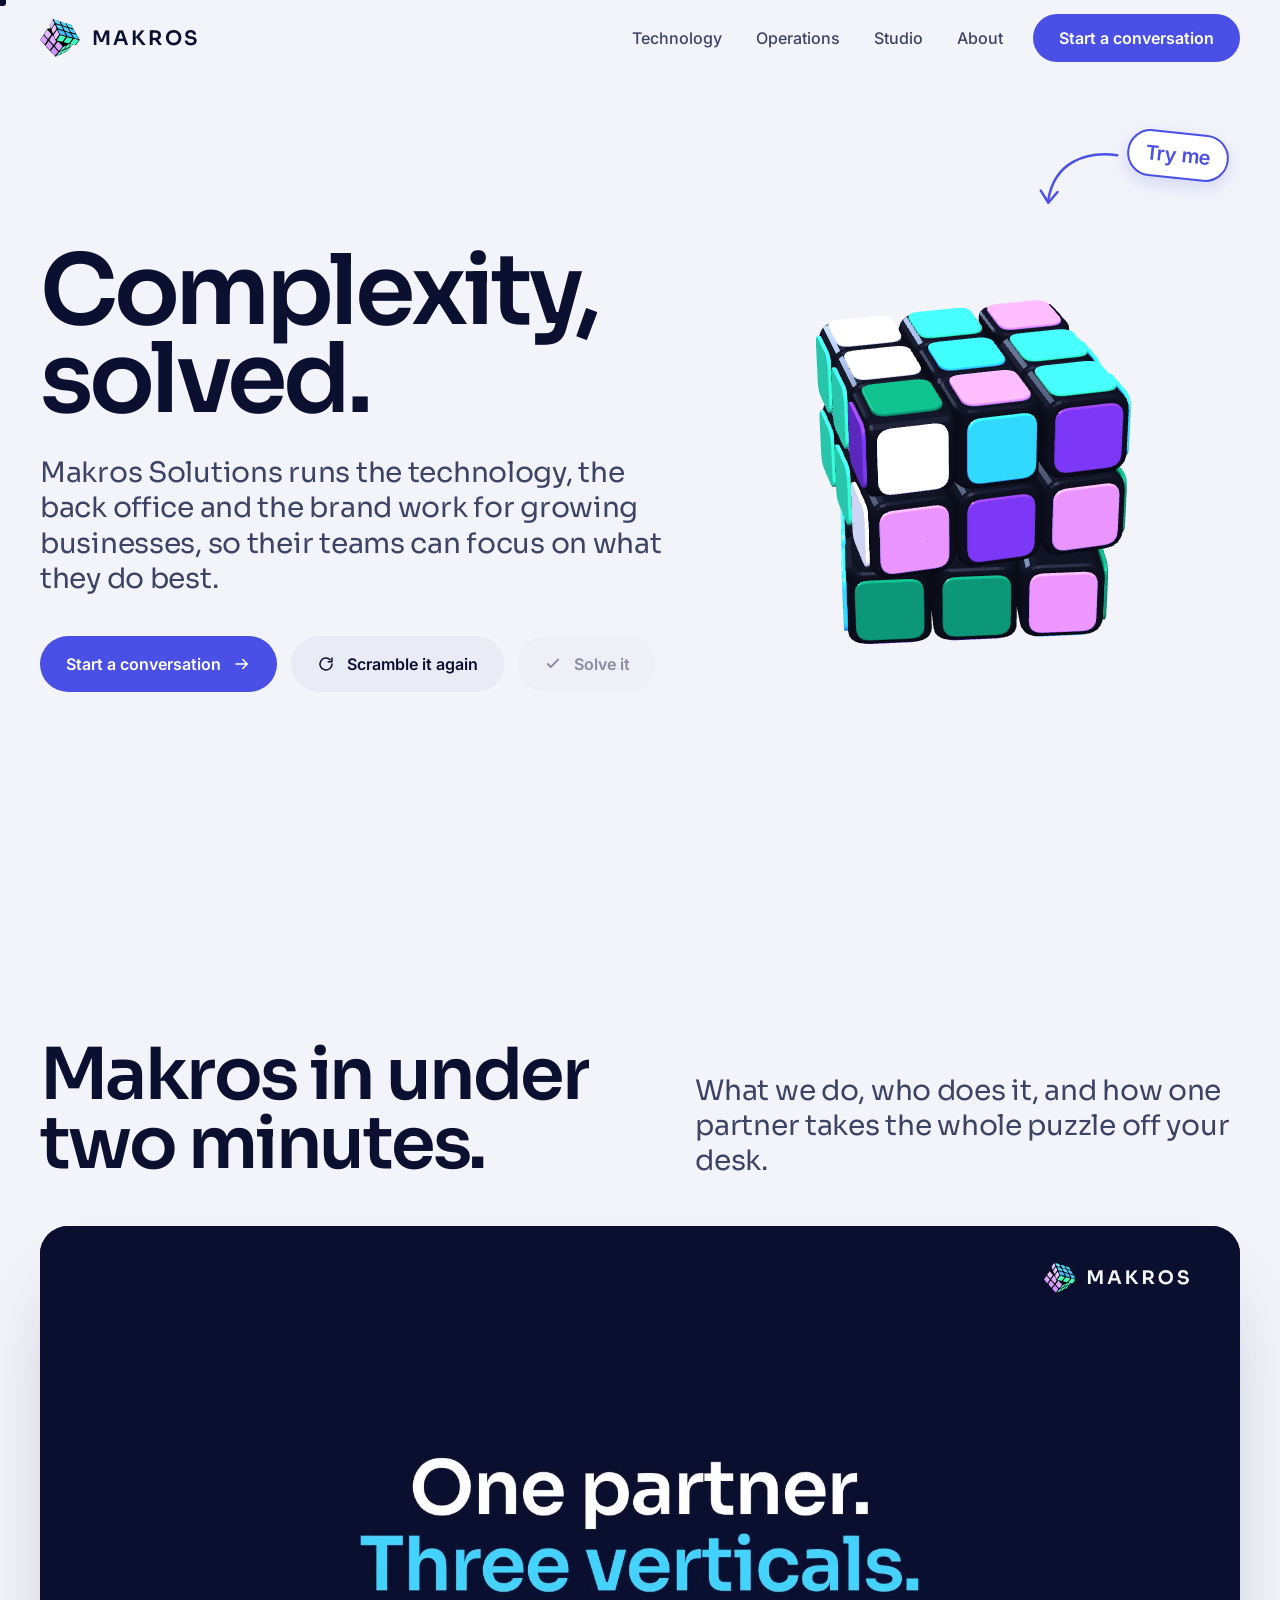
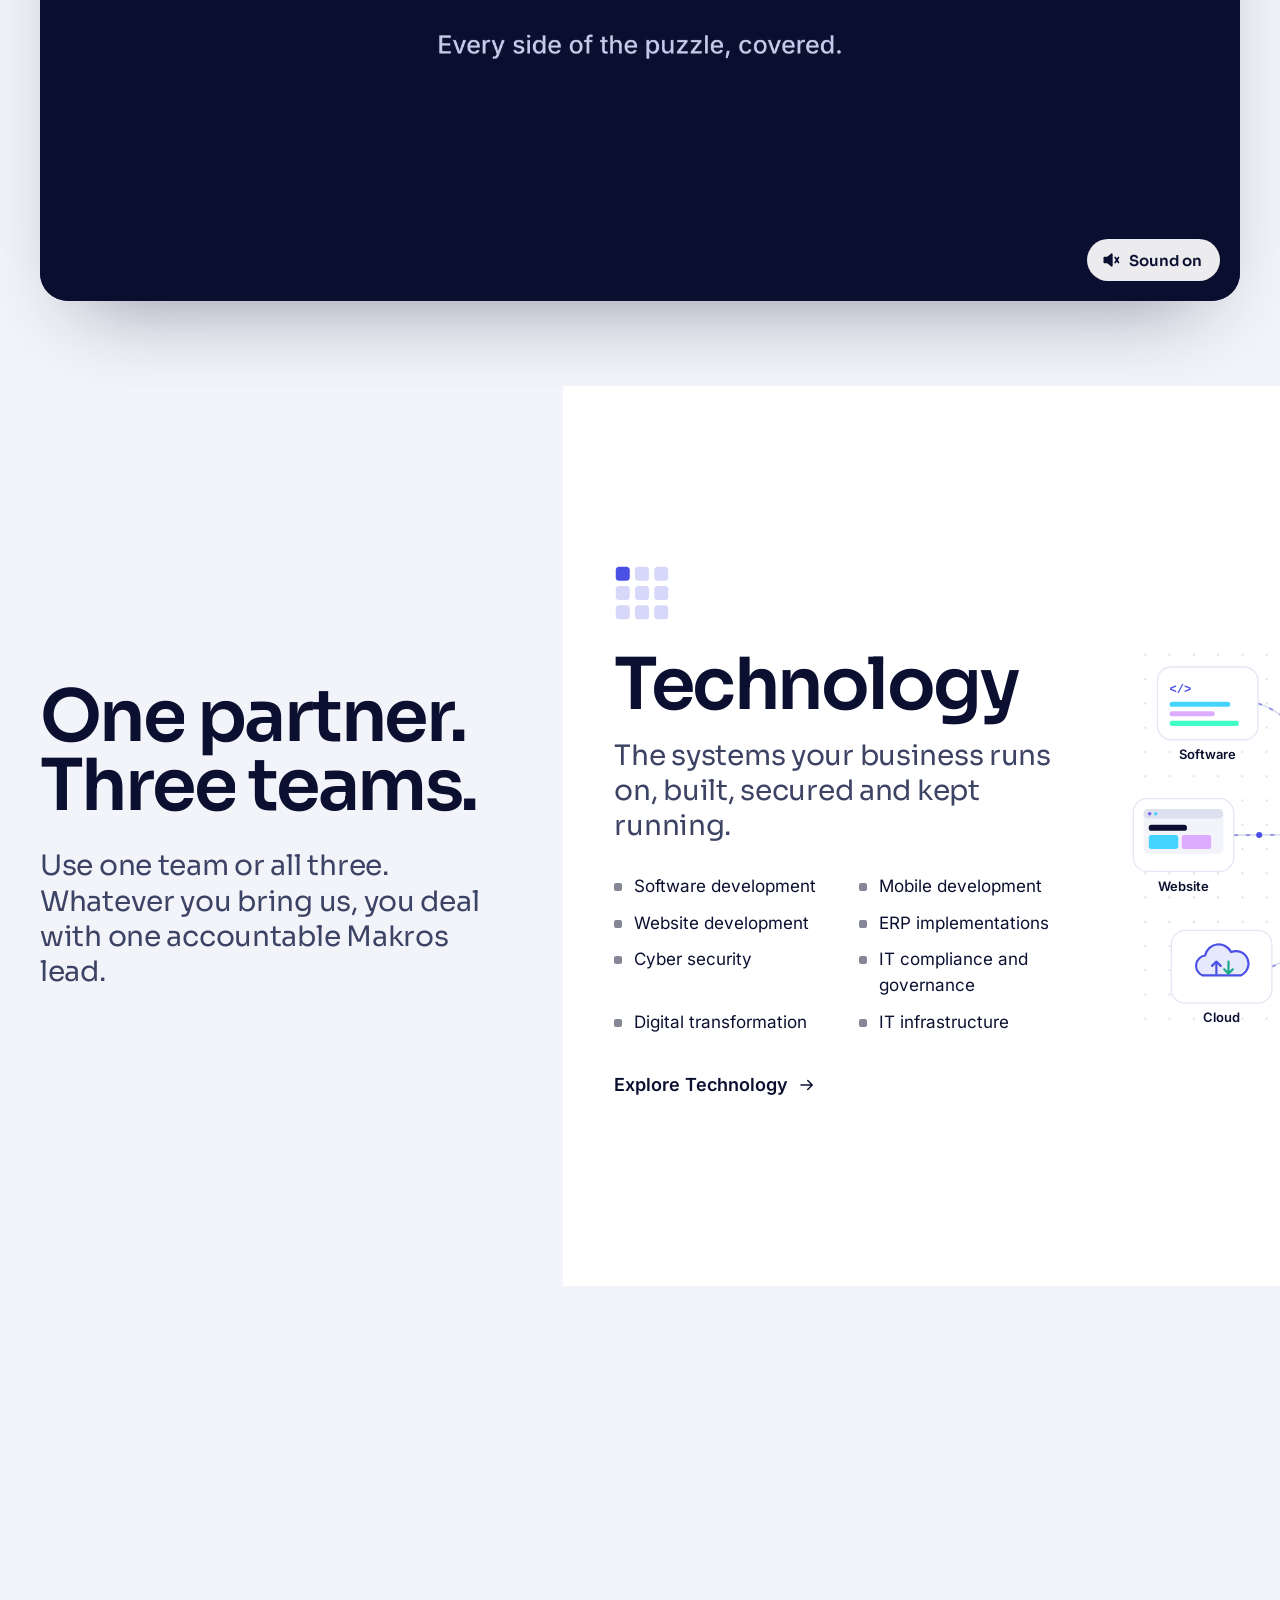
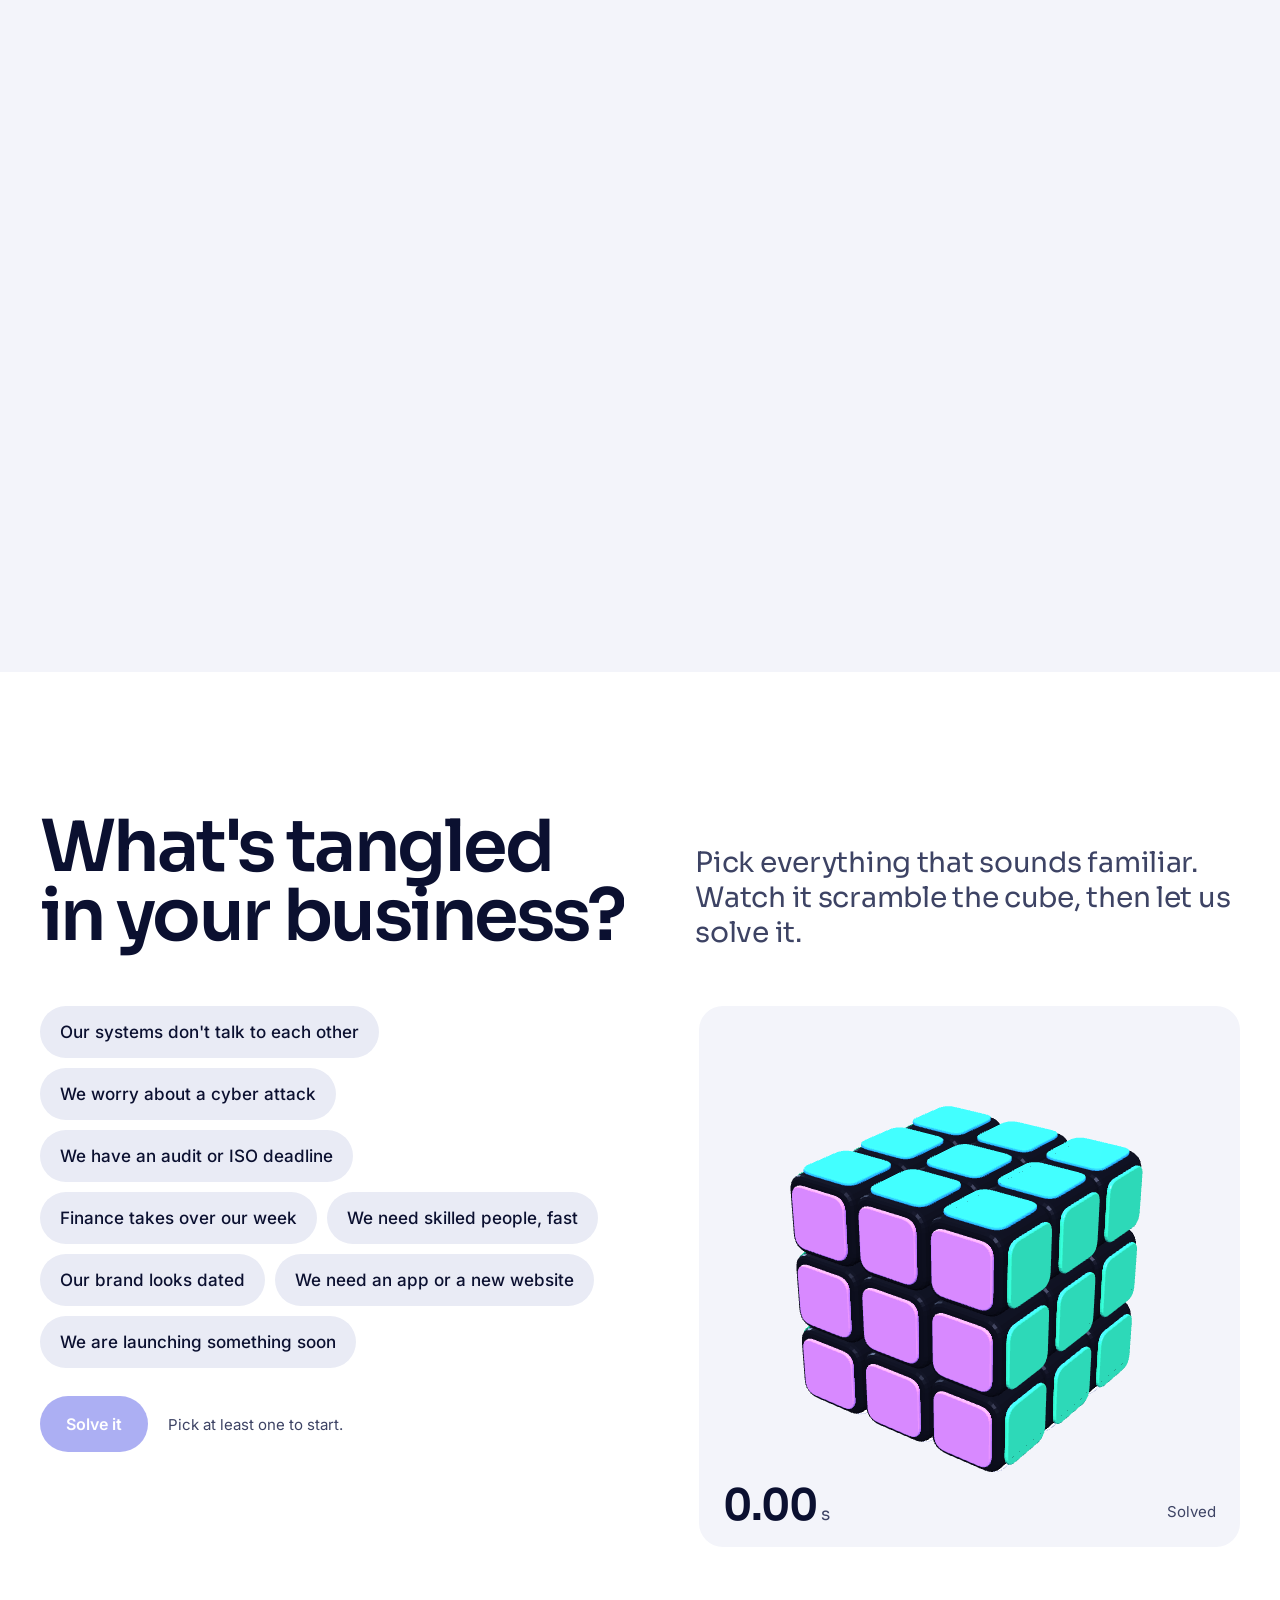
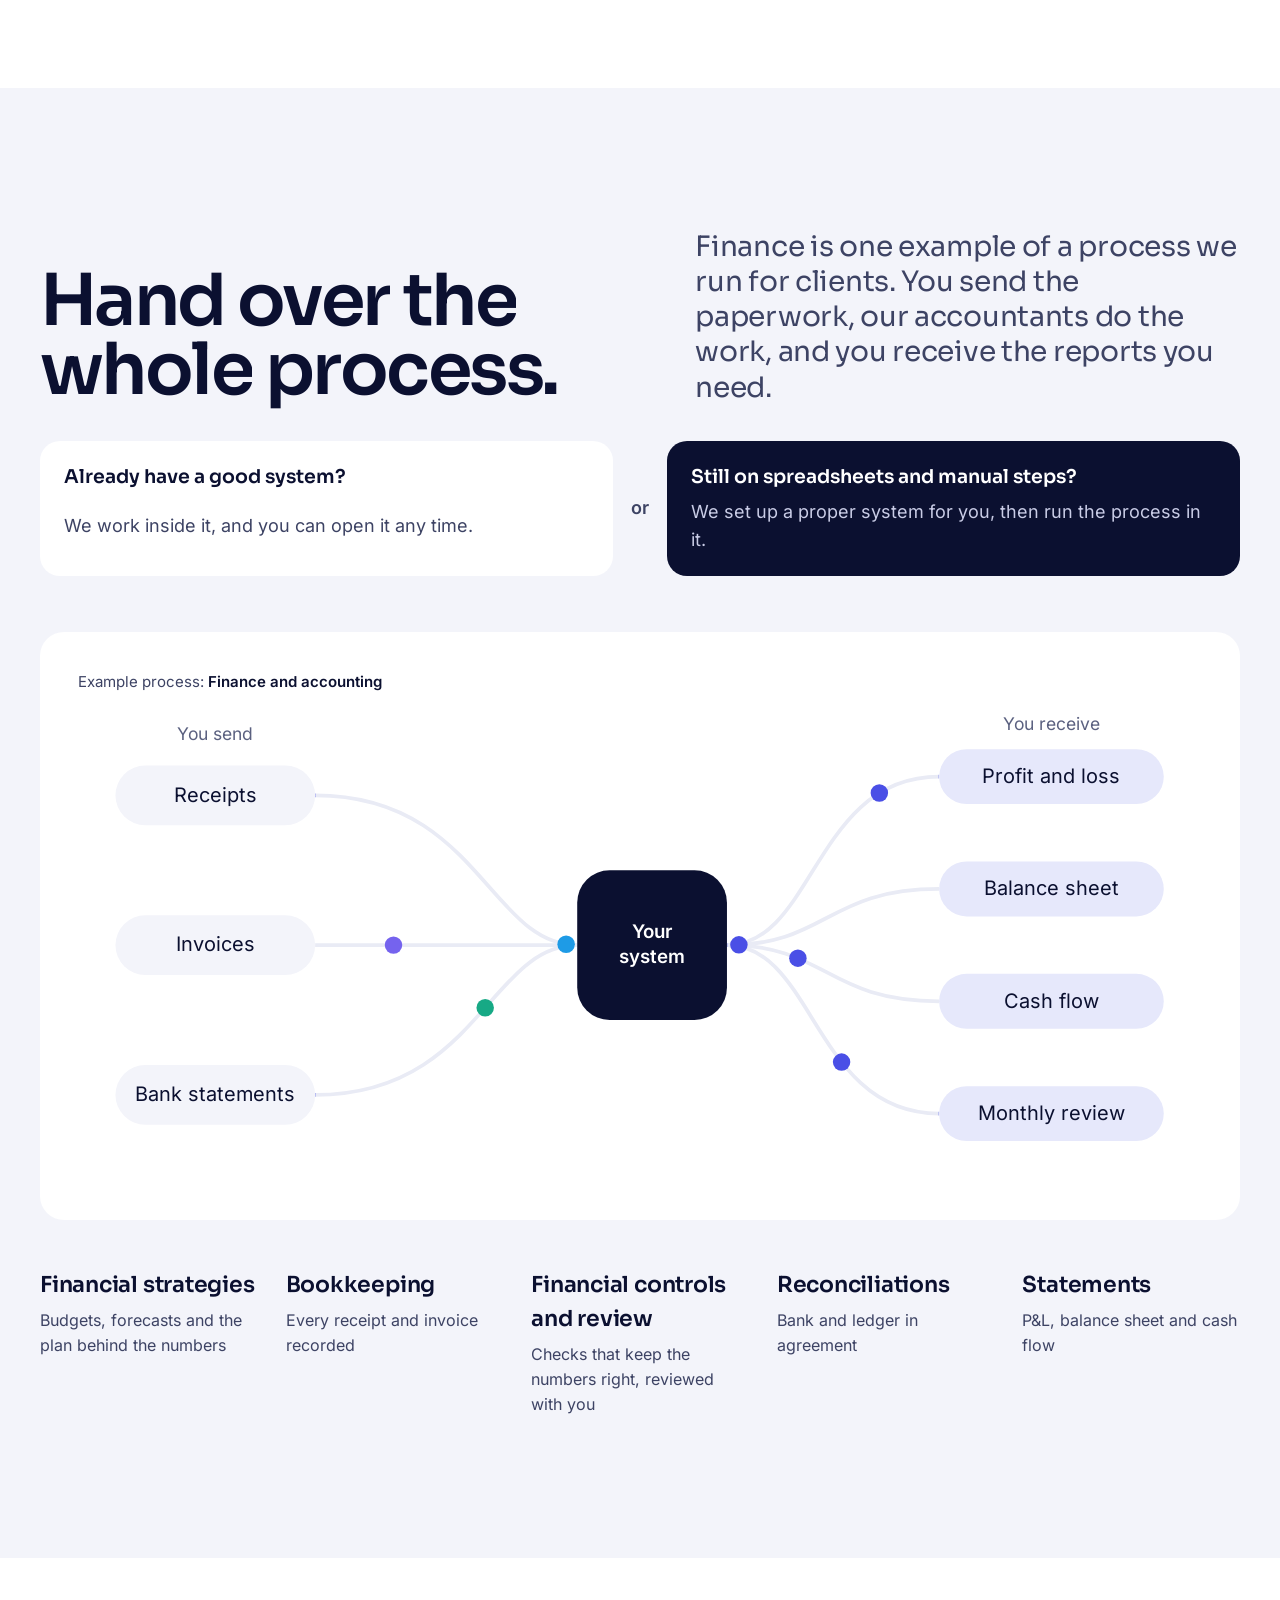
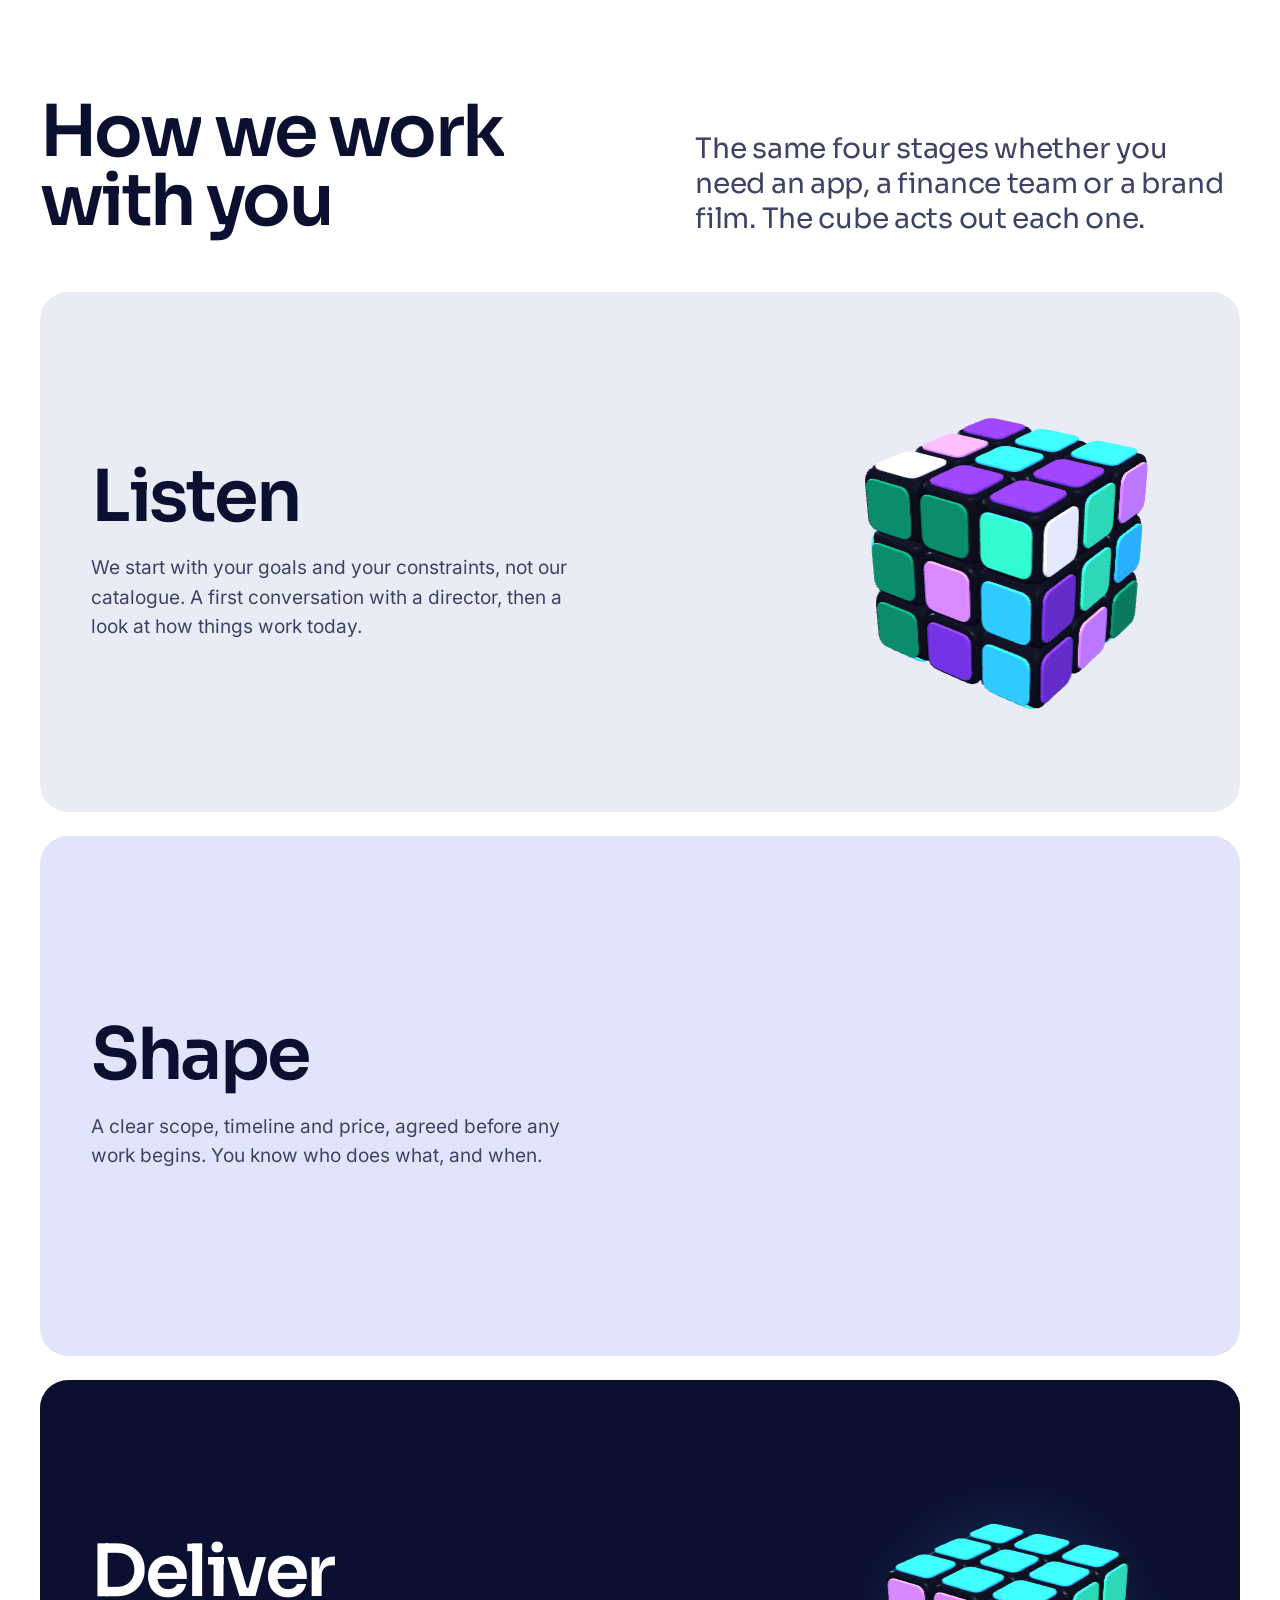
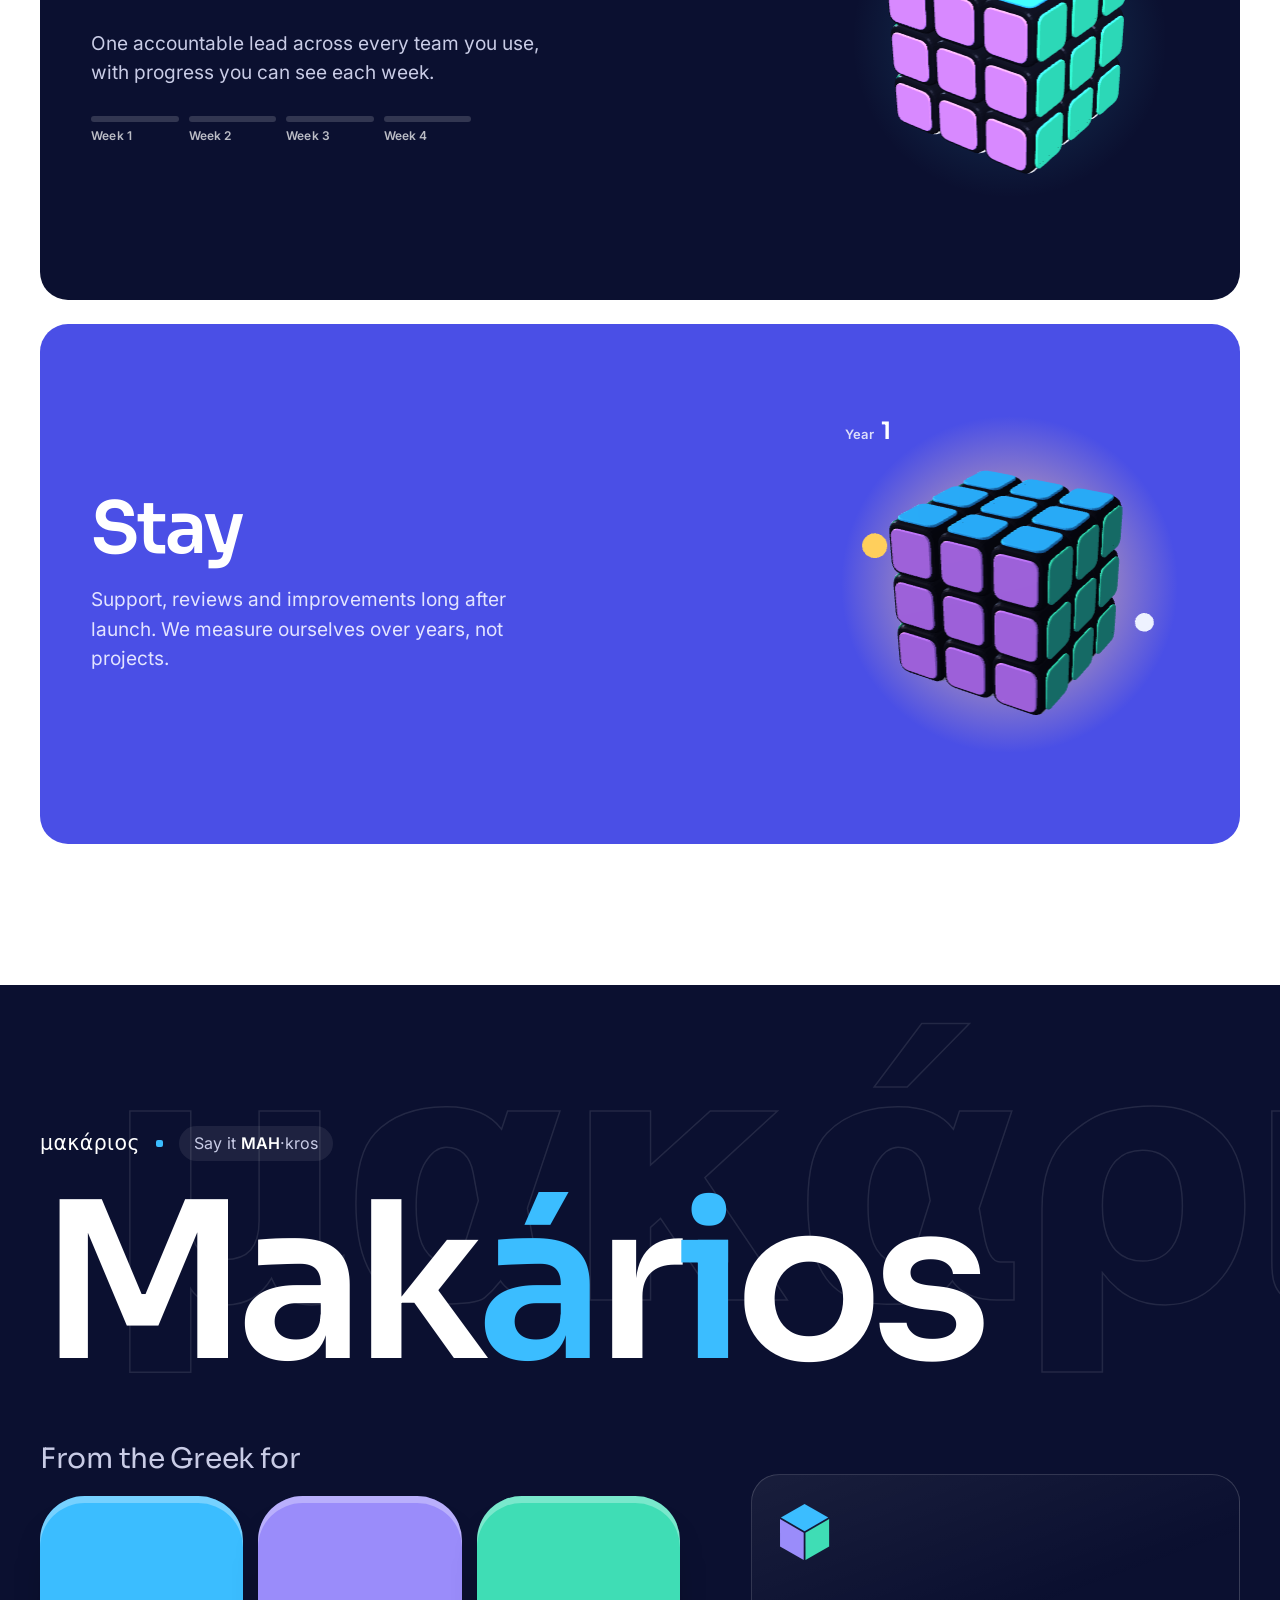
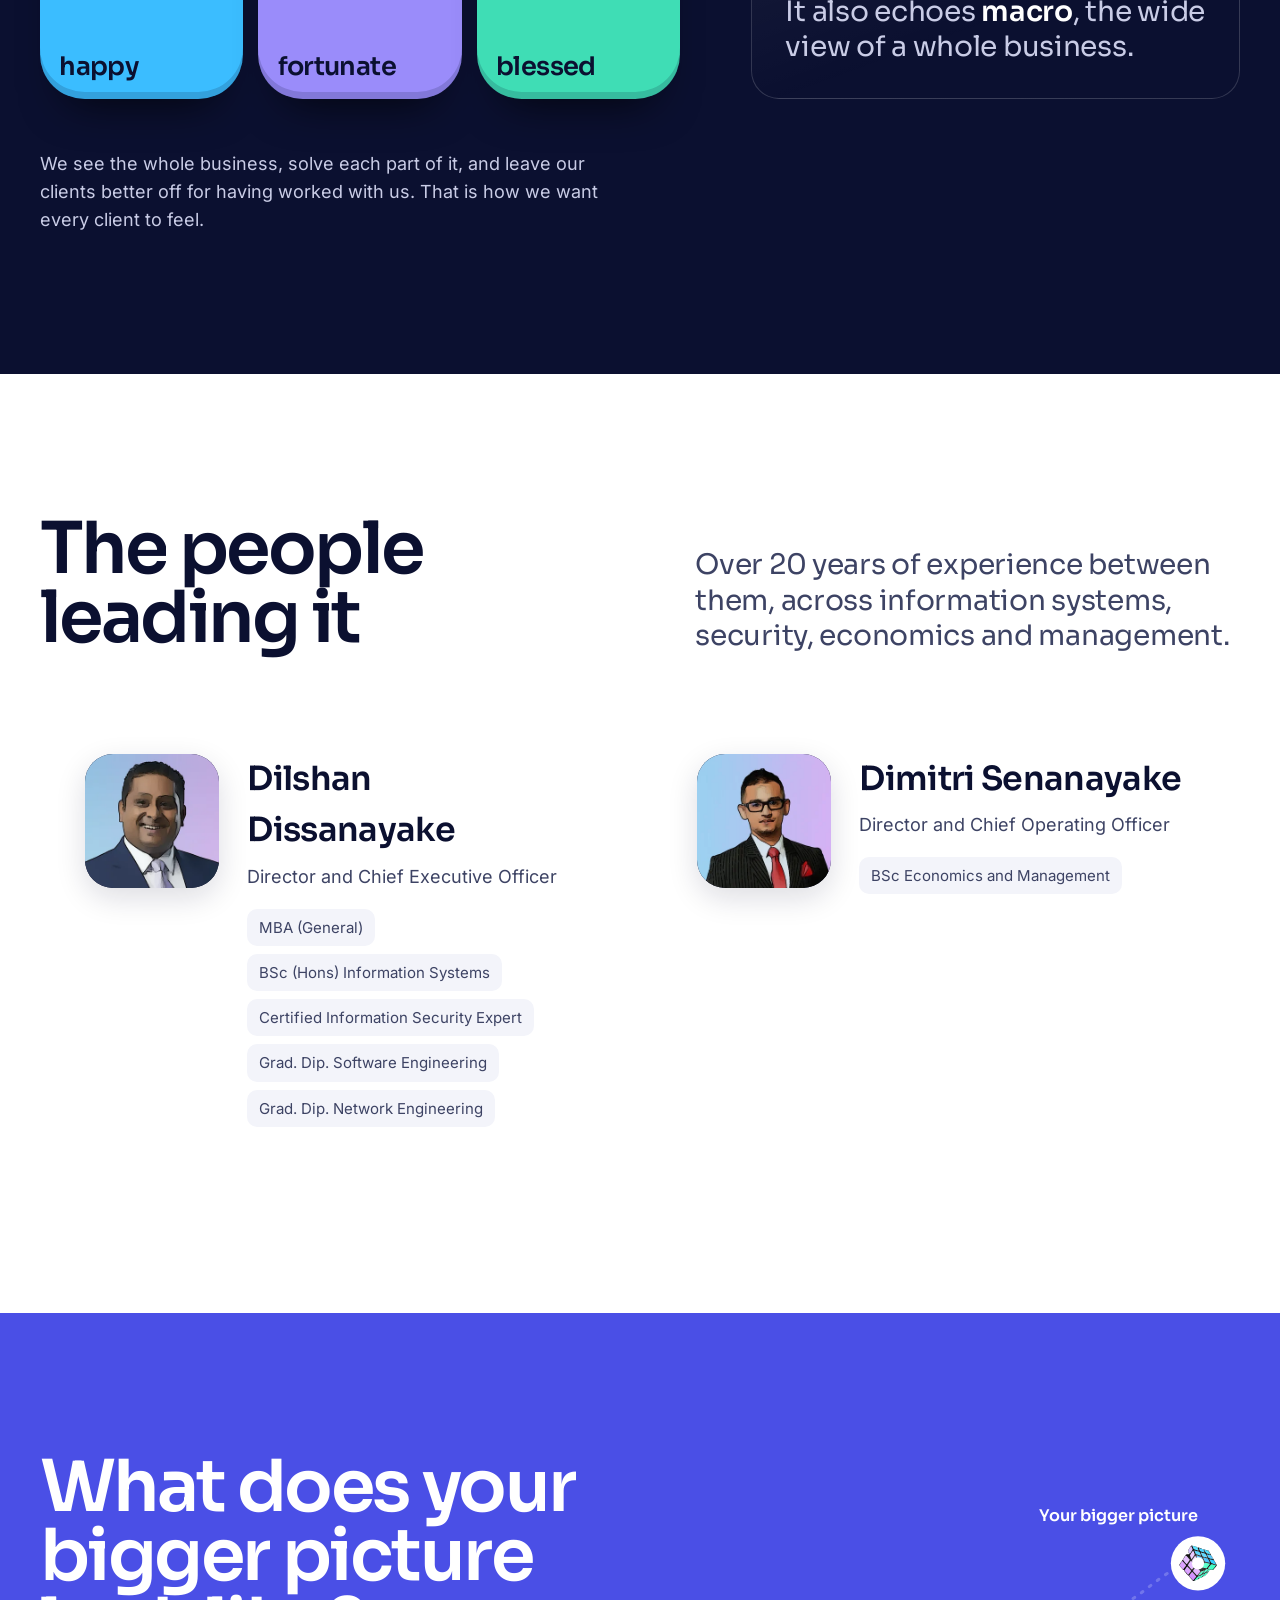
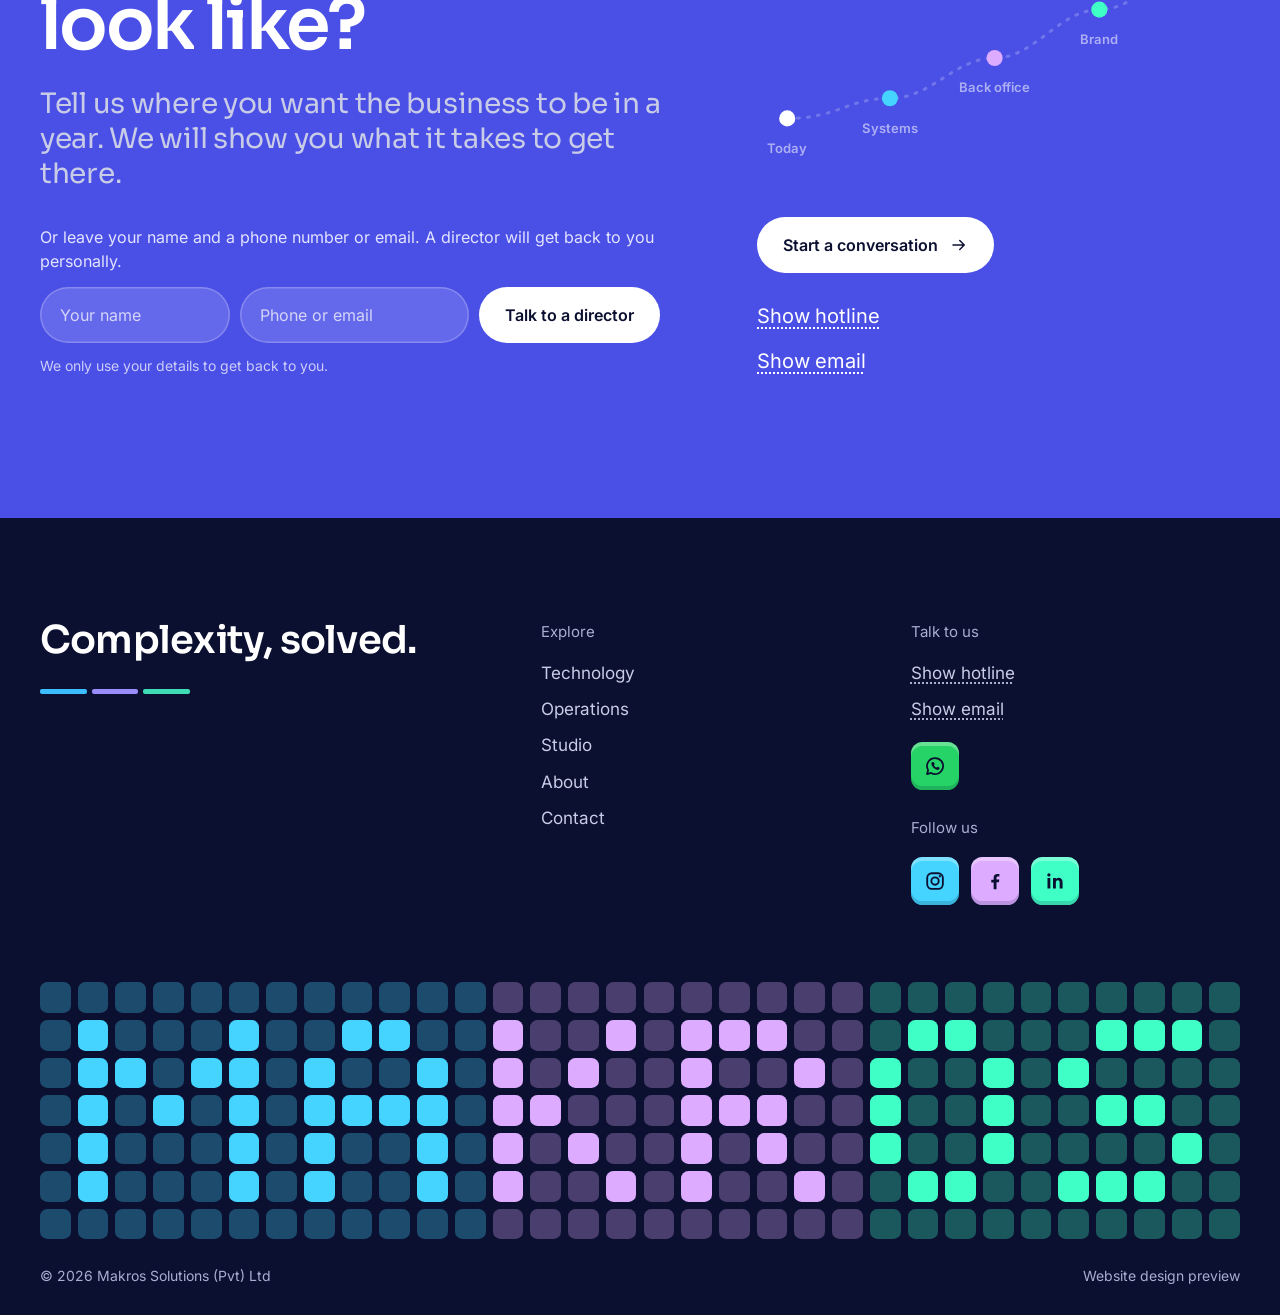
==== commit 9561c5e2: "Try me on the right, WhatsApp icons, direct form sending, cube drag fixes, About motion, painted por" ====
--- a/index.html
+++ b/index.html
@@ -22,7 +22,7 @@
 <link rel="preload" href="assets/fonts/sora-600.woff2" as="font" type="font/woff2" crossorigin>
 <link rel="preload" href="assets/fonts/inter-400.woff2" as="font" type="font/woff2" crossorigin>
 <link rel="stylesheet" href="assets/css/fonts.css?v=13">
-<link rel="stylesheet" href="assets/css/site.css?v=17">
+<link rel="stylesheet" href="assets/css/site.css?v=18">
 <link rel="stylesheet" href="assets/css/motion.css?v=13">
 <noscript><style>.cubeLoad{display:none}.cubeHost svg.fallback{opacity:1}</style></noscript>
 <script>try{if(sessionStorage.getItem('mkw')){document.documentElement.classList.add('arriving');sessionStorage.removeItem('mkw')}}catch(e){}</script>
@@ -309,8 +309,8 @@
 <div class="wrap">
 <div class="secHead"><h2 class="l split" id="h-people">The people leading it</h2><p class="mid ink2 r">Over 20 years of experience between them, across information systems, security, economics and management.</p></div>
 <div class="people">
-<div class="person r"><div class="ava">DD</div><div><h3>Dilshan Dissanayake</h3><p class="ink2" style="margin-top:6px">Director and Chief Executive Officer</p><ul class="creds"><li>MBA (General)</li><li>BSc (Hons) Information Systems</li><li>Certified Information Security Expert</li><li>Grad. Dip. Software Engineering</li><li>Grad. Dip. Network Engineering</li></ul></div></div>
-<div class="person r"><div class="ava" style="background:var(--accent)">DS</div><div><h3>Dimitri Senanayake</h3><p class="ink2" style="margin-top:6px">Director and Chief Operating Officer</p><ul class="creds"><li>BSc Economics and Management</li></ul></div></div>
+<div class="person r"><div class="ava art"><picture><source type="image/webp" srcset="assets/img/team/dilshan-art-300.webp 300w, assets/img/team/dilshan-art-600.webp 600w" sizes="150px"><img src="assets/img/team/dilshan-art-600.jpg" srcset="assets/img/team/dilshan-art-300.jpg 300w, assets/img/team/dilshan-art-600.jpg 600w" sizes="150px" width="600" height="600" alt="Dilshan Dissanayake" loading="lazy" decoding="async"></picture></div><div><h3>Dilshan Dissanayake</h3><p class="ink2" style="margin-top:6px">Director and Chief Executive Officer</p><ul class="creds"><li>MBA (General)</li><li>BSc (Hons) Information Systems</li><li>Certified Information Security Expert</li><li>Grad. Dip. Software Engineering</li><li>Grad. Dip. Network Engineering</li></ul></div></div>
+<div class="person r"><div class="ava art"><picture><source type="image/webp" srcset="assets/img/team/dimithri-art-300.webp 300w, assets/img/team/dimithri-art-600.webp 600w" sizes="150px"><img src="assets/img/team/dimithri-art-600.jpg" srcset="assets/img/team/dimithri-art-300.jpg 300w, assets/img/team/dimithri-art-600.jpg 600w" sizes="150px" width="600" height="600" alt="Dimitri Senanayake" loading="lazy" decoding="async"></picture></div><div><h3>Dimitri Senanayake</h3><p class="ink2" style="margin-top:6px">Director and Chief Operating Officer</p><ul class="creds"><li>BSc Economics and Management</li></ul></div></div>
 </div>
 </div>
 </section>
@@ -331,7 +331,7 @@
 <div class="footTop">
 <div><h2>Complexity, solved.</h2><div class="tileLine"><i style="background:#3BBDFF"></i><i style="background:#9A8CFA"></i><i style="background:#3FDDB5"></i></div></div>
 <div class="col"><p>Explore</p><a href="technology">Technology</a><a href="operations">Operations</a><a href="studio">Studio</a><a href="about">About</a><a href="contact">Contact</a></div>
-<div class="col"><p>Talk to us</p><a class="rv" href="#" data-k="phone" data-t="t">Show hotline</a><a class="rv" href="#" data-k="hello" data-t="m">Show email</a><p class="followP">Follow us</p><div class="socRow"><a class="soc" href="https://www.instagram.com/makros.solutions/" target="_blank" rel="noopener" aria-label="Makros on Instagram" title="Instagram" style="--c:#45D4FF"><span class="socBox"><span class="socF"><svg viewBox="0 0 24 24" aria-hidden="true"><rect x="3.5" y="3.5" width="17" height="17" rx="5" fill="none" stroke="currentColor" stroke-width="2"/><circle cx="12" cy="12" r="4" fill="none" stroke="currentColor" stroke-width="2"/><circle cx="17.2" cy="6.8" r="1.25" fill="currentColor"/></svg></span><span class="socT"><svg viewBox="0 0 24 24" aria-hidden="true"><rect x="3.5" y="3.5" width="17" height="17" rx="5" fill="none" stroke="currentColor" stroke-width="2"/><circle cx="12" cy="12" r="4" fill="none" stroke="currentColor" stroke-width="2"/><circle cx="17.2" cy="6.8" r="1.25" fill="currentColor"/></svg></span></span></a><a class="soc" href="https://www.facebook.com/makrossolutions" target="_blank" rel="noopener" aria-label="Makros on Facebook" title="Facebook" style="--c:#DDABFF"><span class="socBox"><span class="socF"><svg viewBox="0 0 24 24" aria-hidden="true"><path fill="currentColor" d="M13.6 21v-7.6h2.6l.4-3h-3V8.5c0-.9.3-1.5 1.5-1.5h1.6V4.4c-.3 0-1.2-.1-2.3-.1-2.3 0-3.9 1.4-3.9 4v2.2H7.9v3h2.6V21z"/></svg></span><span class="socT"><svg viewBox="0 0 24 24" aria-hidden="true"><path fill="currentColor" d="M13.6 21v-7.6h2.6l.4-3h-3V8.5c0-.9.3-1.5 1.5-1.5h1.6V4.4c-.3 0-1.2-.1-2.3-.1-2.3 0-3.9 1.4-3.9 4v2.2H7.9v3h2.6V21z"/></svg></span></span></a><a class="soc" href="https://www.linkedin.com/company/makros-solutions-pvt-limited/" target="_blank" rel="noopener" aria-label="Makros on LinkedIn" title="LinkedIn" style="--c:#40FFC6"><span class="socBox"><span class="socF"><svg viewBox="0 0 24 24" aria-hidden="true"><path fill="currentColor" d="M6.9 8.7H3.8V20h3.1zM5.35 3.6a1.8 1.8 0 1 0 0 3.6 1.8 1.8 0 0 0 0-3.6zM20.2 13.4c0-3.1-1.7-4.9-4.3-4.9-1.6 0-2.6.9-3 1.6V8.7H9.8V20h3.1v-5.9c0-1.5.4-2.9 2.2-2.9 1.8 0 1.9 1.7 1.9 3V20h3.2z"/></svg></span><span class="socT"><svg viewBox="0 0 24 24" aria-hidden="true"><path fill="currentColor" d="M6.9 8.7H3.8V20h3.1zM5.35 3.6a1.8 1.8 0 1 0 0 3.6 1.8 1.8 0 0 0 0-3.6zM20.2 13.4c0-3.1-1.7-4.9-4.3-4.9-1.6 0-2.6.9-3 1.6V8.7H9.8V20h3.1v-5.9c0-1.5.4-2.9 2.2-2.9 1.8 0 1.9 1.7 1.9 3V20h3.2z"/></svg></span></span></a></div></div>
+<div class="col"><p>Talk to us</p><a class="rv" href="#" data-k="phone" data-t="t">Show hotline</a><a class="rv" href="#" data-k="hello" data-t="m">Show email</a><div class="socRow waRow"><a class="soc" href="https://wa.me/94773000904" target="_blank" rel="noopener" aria-label="WhatsApp Makros" title="WhatsApp" style="--c:#25D366"><span class="socBox"><span class="socF"><svg viewBox="0 0 24 24" aria-hidden="true"><path d="M12 3.3a8.7 8.7 0 0 0-7.5 13.1L3.3 20.7l4.4-1.2A8.7 8.7 0 1 0 12 3.3z" fill="none" stroke="currentColor" stroke-width="1.9" stroke-linejoin="round"/><path fill="currentColor" d="M9.2 7.9c.2-.4.4-.4.6-.4h.5c.2 0 .4 0 .5.4l.7 1.7c.1.2 0 .4-.1.6l-.5.6c-.1.1-.2.3 0 .5.6 1 1.4 1.8 2.4 2.4.2.1.4.1.5 0l.6-.7c.2-.2.4-.2.6-.1l1.6.8c.2.1.4.2.4.4 0 .5-.2 1.2-.7 1.6-.5.4-1.2.6-1.9.5-1.4-.3-2.9-1.1-4.1-2.3s-2-2.6-2.3-4c-.1-.7.1-1.4.6-2z"/></svg></span><span class="socT"><svg viewBox="0 0 24 24" aria-hidden="true"><path d="M12 3.3a8.7 8.7 0 0 0-7.5 13.1L3.3 20.7l4.4-1.2A8.7 8.7 0 1 0 12 3.3z" fill="none" stroke="currentColor" stroke-width="1.9" stroke-linejoin="round"/><path fill="currentColor" d="M9.2 7.9c.2-.4.4-.4.6-.4h.5c.2 0 .4 0 .5.4l.7 1.7c.1.2 0 .4-.1.6l-.5.6c-.1.1-.2.3 0 .5.6 1 1.4 1.8 2.4 2.4.2.1.4.1.5 0l.6-.7c.2-.2.4-.2.6-.1l1.6.8c.2.1.4.2.4.4 0 .5-.2 1.2-.7 1.6-.5.4-1.2.6-1.9.5-1.4-.3-2.9-1.1-4.1-2.3s-2-2.6-2.3-4c-.1-.7.1-1.4.6-2z"/></svg></span></span></a></div><p class="followP">Follow us</p><div class="socRow"><a class="soc" href="https://www.instagram.com/makros.solutions/" target="_blank" rel="noopener" aria-label="Makros on Instagram" title="Instagram" style="--c:#45D4FF"><span class="socBox"><span class="socF"><svg viewBox="0 0 24 24" aria-hidden="true"><rect x="3.5" y="3.5" width="17" height="17" rx="5" fill="none" stroke="currentColor" stroke-width="2"/><circle cx="12" cy="12" r="4" fill="none" stroke="currentColor" stroke-width="2"/><circle cx="17.2" cy="6.8" r="1.25" fill="currentColor"/></svg></span><span class="socT"><svg viewBox="0 0 24 24" aria-hidden="true"><rect x="3.5" y="3.5" width="17" height="17" rx="5" fill="none" stroke="currentColor" stroke-width="2"/><circle cx="12" cy="12" r="4" fill="none" stroke="currentColor" stroke-width="2"/><circle cx="17.2" cy="6.8" r="1.25" fill="currentColor"/></svg></span></span></a><a class="soc" href="https://www.facebook.com/makrossolutions" target="_blank" rel="noopener" aria-label="Makros on Facebook" title="Facebook" style="--c:#DDABFF"><span class="socBox"><span class="socF"><svg viewBox="0 0 24 24" aria-hidden="true"><path fill="currentColor" d="M13.6 21v-7.6h2.6l.4-3h-3V8.5c0-.9.3-1.5 1.5-1.5h1.6V4.4c-.3 0-1.2-.1-2.3-.1-2.3 0-3.9 1.4-3.9 4v2.2H7.9v3h2.6V21z"/></svg></span><span class="socT"><svg viewBox="0 0 24 24" aria-hidden="true"><path fill="currentColor" d="M13.6 21v-7.6h2.6l.4-3h-3V8.5c0-.9.3-1.5 1.5-1.5h1.6V4.4c-.3 0-1.2-.1-2.3-.1-2.3 0-3.9 1.4-3.9 4v2.2H7.9v3h2.6V21z"/></svg></span></span></a><a class="soc" href="https://www.linkedin.com/company/makros-solutions-pvt-limited/" target="_blank" rel="noopener" aria-label="Makros on LinkedIn" title="LinkedIn" style="--c:#40FFC6"><span class="socBox"><span class="socF"><svg viewBox="0 0 24 24" aria-hidden="true"><path fill="currentColor" d="M6.9 8.7H3.8V20h3.1zM5.35 3.6a1.8 1.8 0 1 0 0 3.6 1.8 1.8 0 0 0 0-3.6zM20.2 13.4c0-3.1-1.7-4.9-4.3-4.9-1.6 0-2.6.9-3 1.6V8.7H9.8V20h3.1v-5.9c0-1.5.4-2.9 2.2-2.9 1.8 0 1.9 1.7 1.9 3V20h3.2z"/></svg></span><span class="socT"><svg viewBox="0 0 24 24" aria-hidden="true"><path fill="currentColor" d="M6.9 8.7H3.8V20h3.1zM5.35 3.6a1.8 1.8 0 1 0 0 3.6 1.8 1.8 0 0 0 0-3.6zM20.2 13.4c0-3.1-1.7-4.9-4.3-4.9-1.6 0-2.6.9-3 1.6V8.7H9.8V20h3.1v-5.9c0-1.5.4-2.9 2.2-2.9 1.8 0 1.9 1.7 1.9 3V20h3.2z"/></svg></span></span></a></div></div>
 </div>
 <div class="tileWall" id="tileWall" role="img" aria-label="A wall of Makros tiles that scrambles, then sorts itself to spell MAKROS"></div>
 <div class="fine"><span>© 2026 Makros Solutions (Pvt) Ltd</span><span>Website design preview</span></div>
@@ -343,6 +343,6 @@
 <script src="assets/vendor/gsap.min.js"></script>
 <script src="assets/vendor/ScrollTrigger.min.js"></script>
 <script src="assets/vendor/lenis.min.js"></script>
-<script src="assets/js/site.js?v=15"></script>
+<script src="assets/js/site.js?v=16"></script>
 </body>
 </html>
--- a/assets/css/site.css
+++ b/assets/css/site.css
@@ -669,10 +669,20 @@
 
 .rv:not(.on){text-decoration:underline;text-decoration-style:dotted;text-underline-offset:4px;cursor:pointer}
 
-.tryMe{position:absolute;left:2%;top:4%;z-index:3;display:flex;align-items:flex-start;gap:2px;color:#4A4FE6;pointer-events:none;transition:opacity .5s,transform .5s;animation:tryBob 2.6s ease-in-out infinite}
-.tryMe span{font-weight:700;font-size:20px;letter-spacing:-.01em;background:#fff;border:2px solid currentColor;border-radius:999px;padding:6px 16px;transform:rotate(-6deg);box-shadow:0 6px 18px rgba(74,79,230,.18);white-space:nowrap}
-.tryMe svg{width:92px;height:69px;margin-top:14px}
+.tryMe{position:absolute;right:2%;top:4%;z-index:3;display:flex;flex-direction:row-reverse;align-items:flex-start;gap:2px;color:#4A4FE6;pointer-events:none;transition:opacity .5s,transform .5s;animation:tryBob 2.6s ease-in-out infinite}
+.tryMe span{font-weight:700;font-size:20px;letter-spacing:-.01em;background:#fff;border:2px solid currentColor;border-radius:999px;padding:6px 16px;transform:rotate(6deg);box-shadow:0 6px 18px rgba(74,79,230,.18);white-space:nowrap}
+.tryMe svg{width:92px;height:69px;margin-top:14px;transform:scaleX(-1)}
 .heroR:hover .tryMe,.heroR.playing .tryMe,.tryMe.gone{opacity:0;transform:translateY(-6px);animation:none}
-@keyframes tryBob{0%,100%{translate:0 0}50%{translate:4px 5px}}
+@keyframes tryBob{0%,100%{translate:0 0}50%{translate:-4px 5px}}
 @media (prefers-reduced-motion:reduce){.tryMe{animation:none}}
 @media (max-width:900px){.tryMe{left:0;top:0}.tryMe span{font-size:16px;padding:5px 12px}.tryMe svg{width:64px;height:48px}}
+/* WhatsApp chat icon under Talk to us and in General enquiries */
+.socRow.waRow{margin-top:10px;align-items:center}
+.socRow.big.waRow{margin-top:10px}
+.waLbl{font-size:15px;color:var(--ink2,#5B6180)}
+/* home page: painted director portraits, a little larger than the old initials */
+.ava.art{width:clamp(108px,10.5vw,150px);border-radius:28px;box-shadow:0 10px 30px rgba(11,16,48,.14)}
+/* About: a small lift on the value cards when pointed at */
+.valCard{transition:transform .35s cubic-bezier(.2,.8,.2,1),box-shadow .35s}
+@media (hover:hover){.valCard:hover{transform:translateY(-4px);box-shadow:0 12px 28px rgba(11,16,48,.08)}}
+@media (prefers-reduced-motion:reduce){.valCard{transition:none}.valCard:hover{transform:none}}
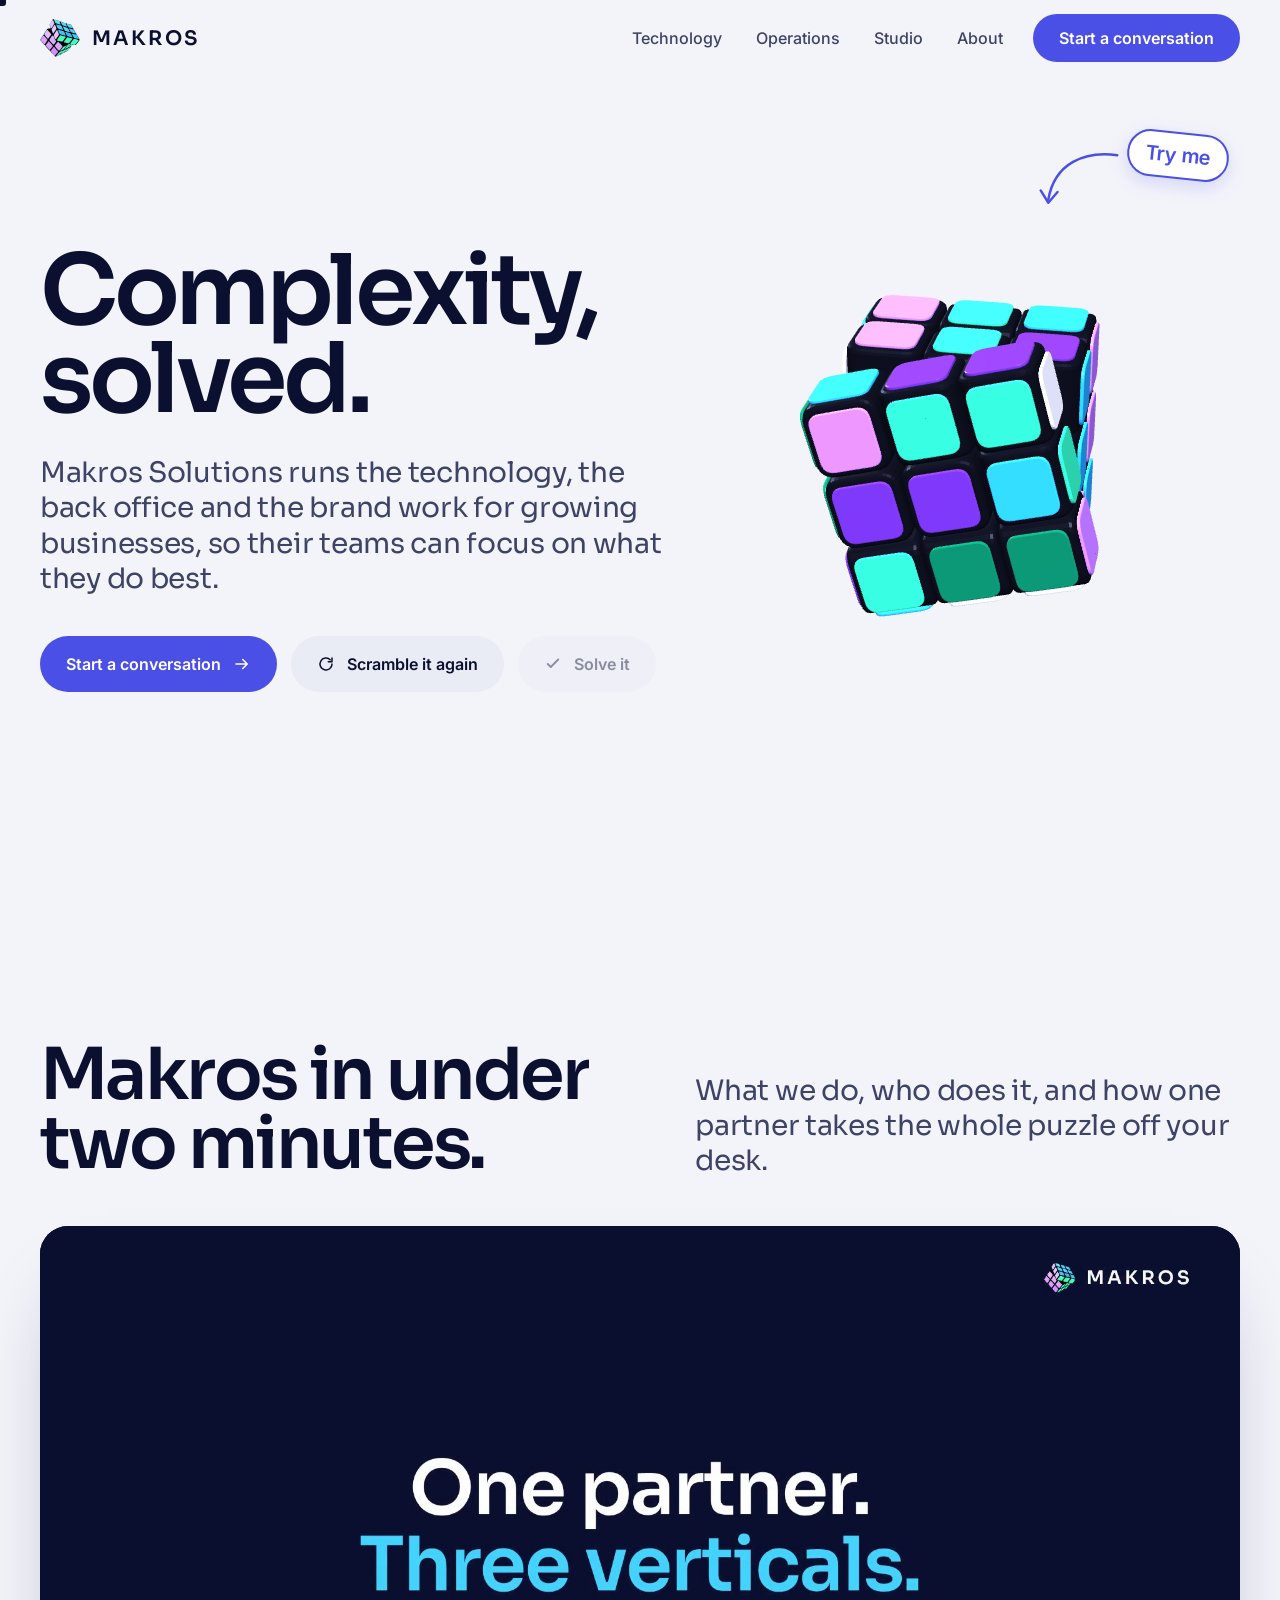
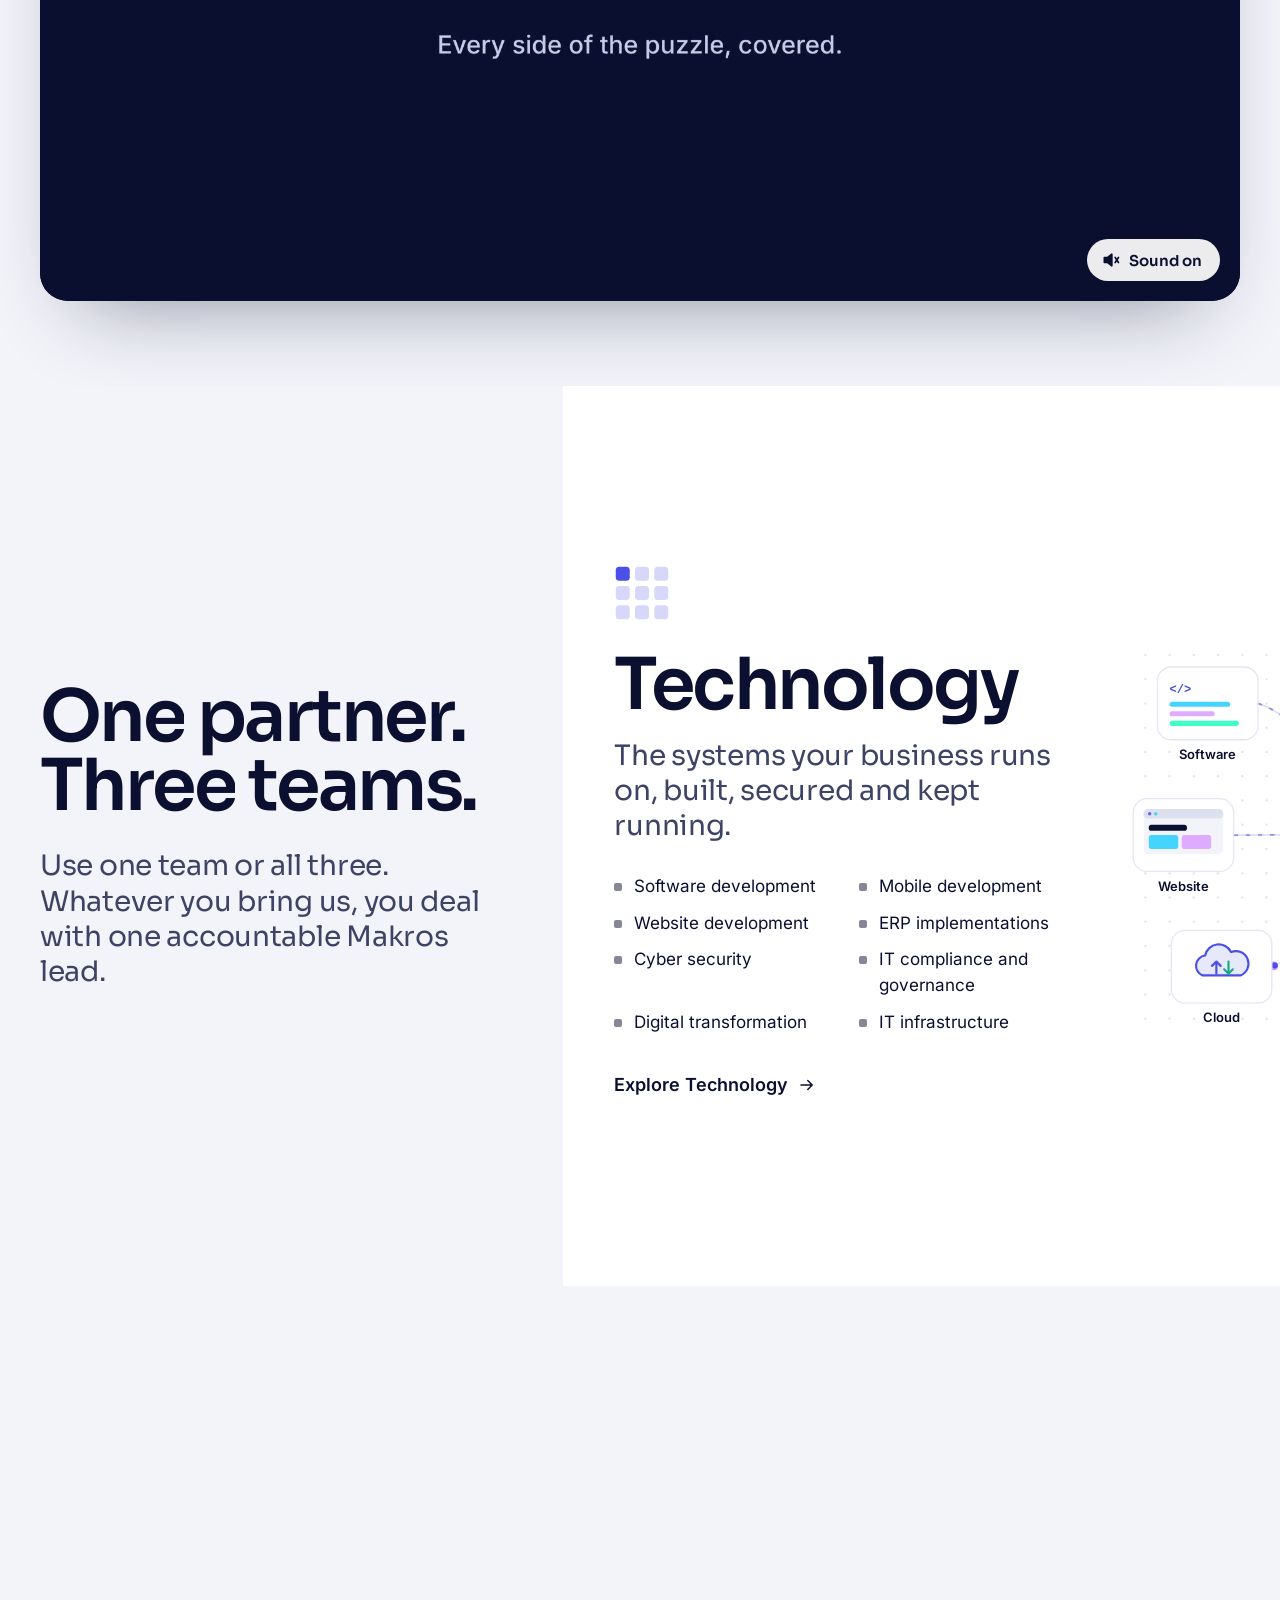
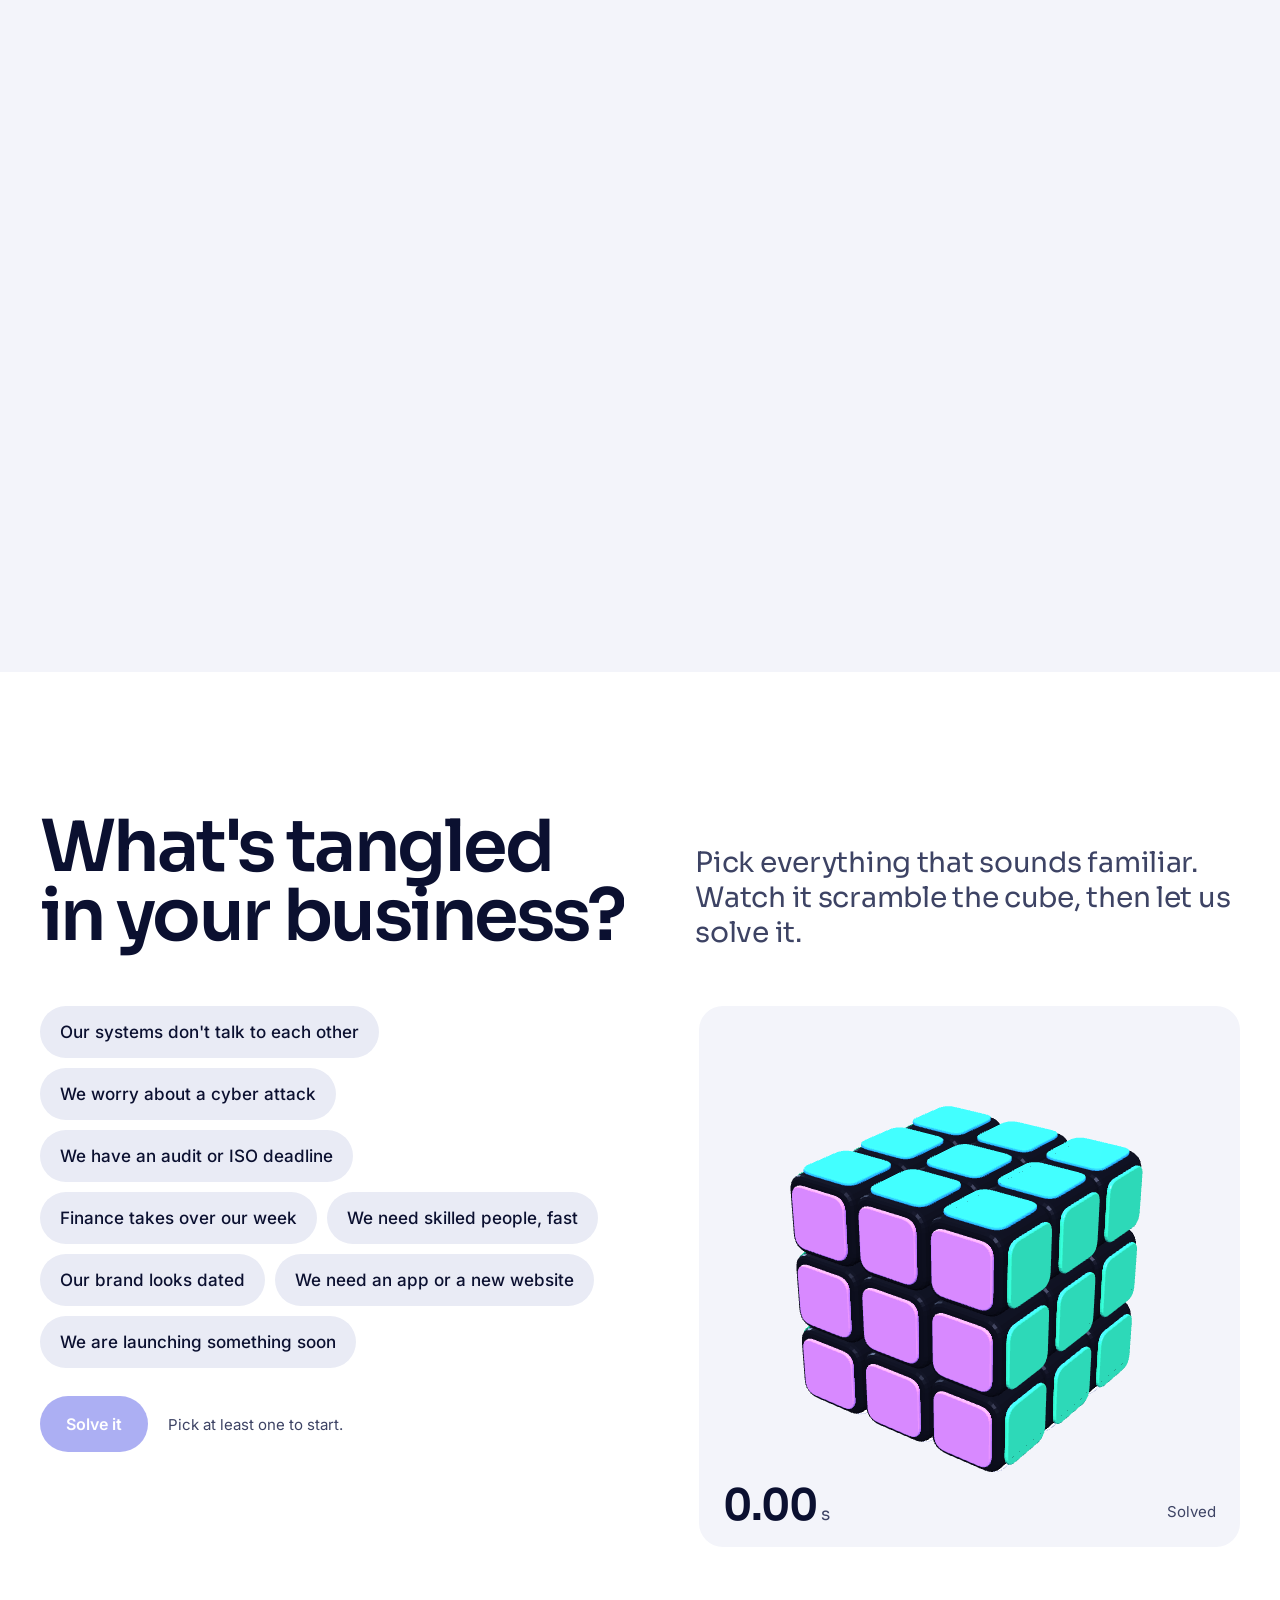
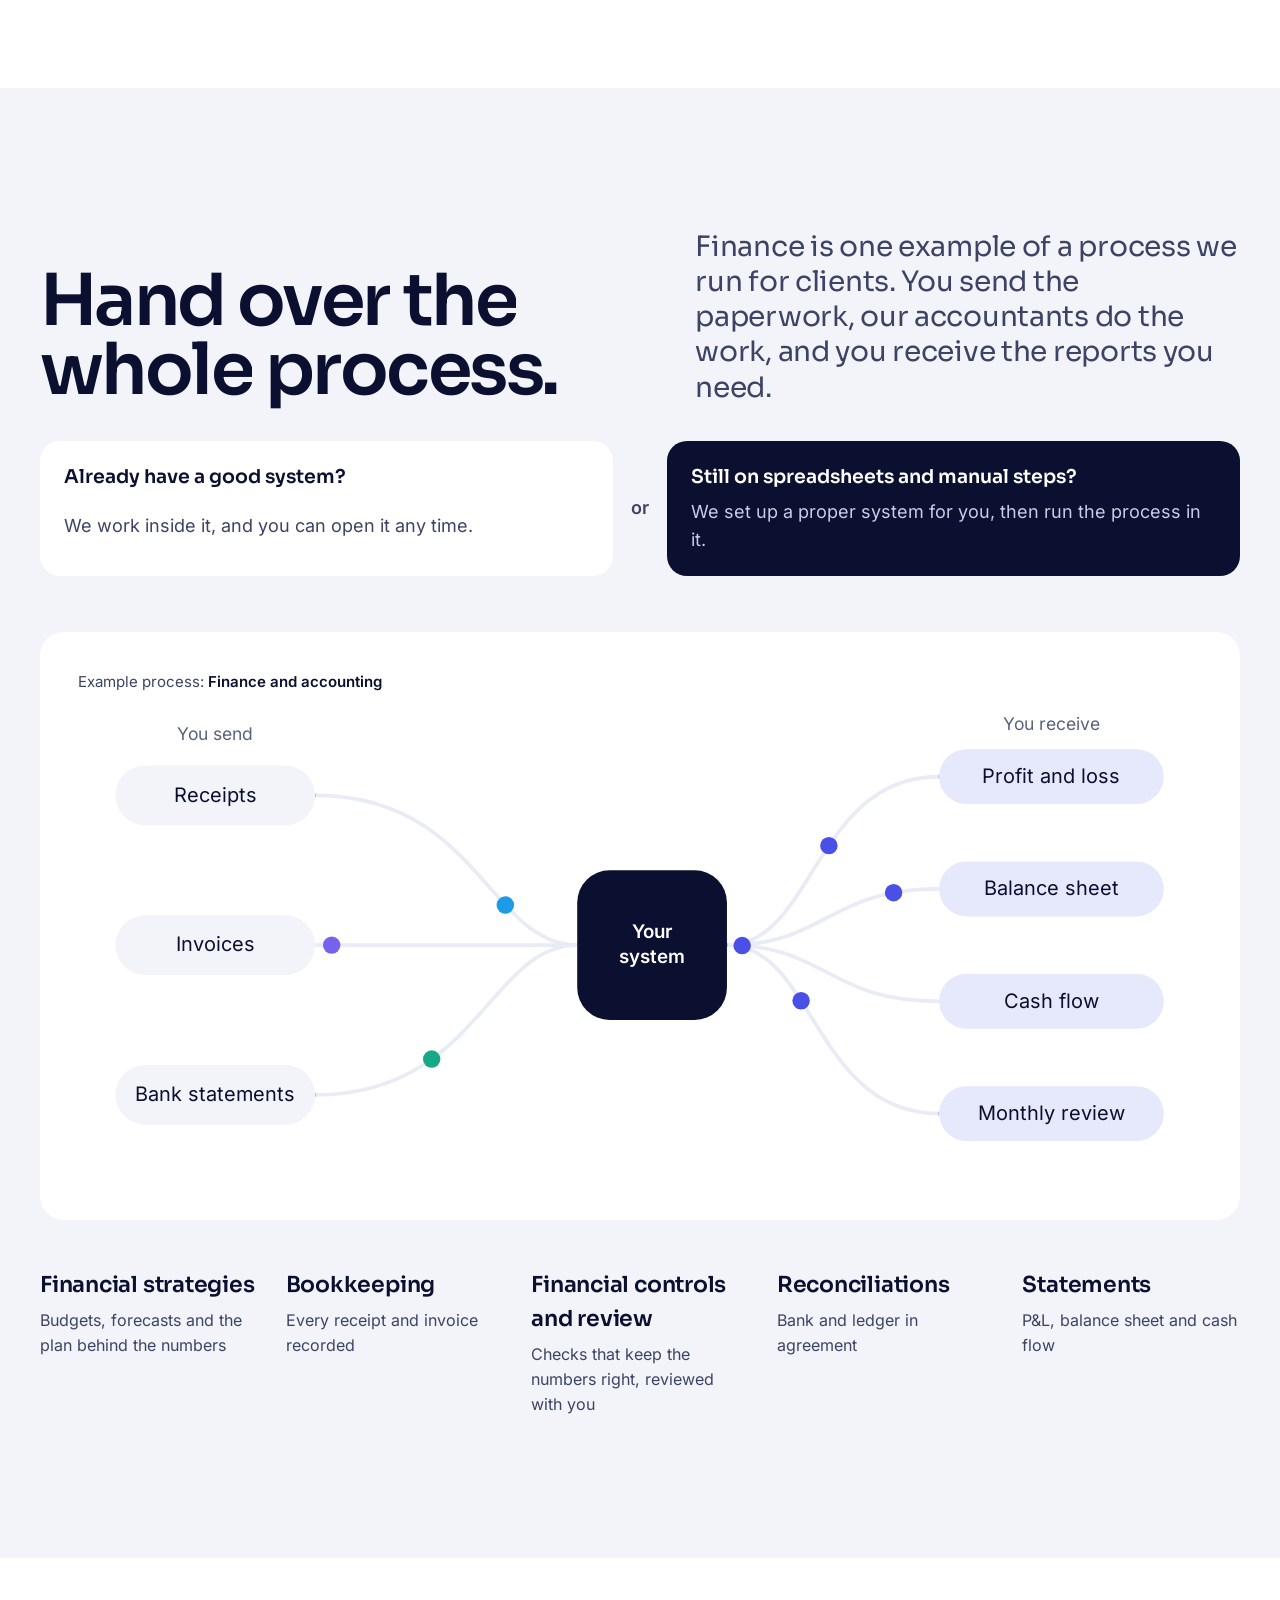
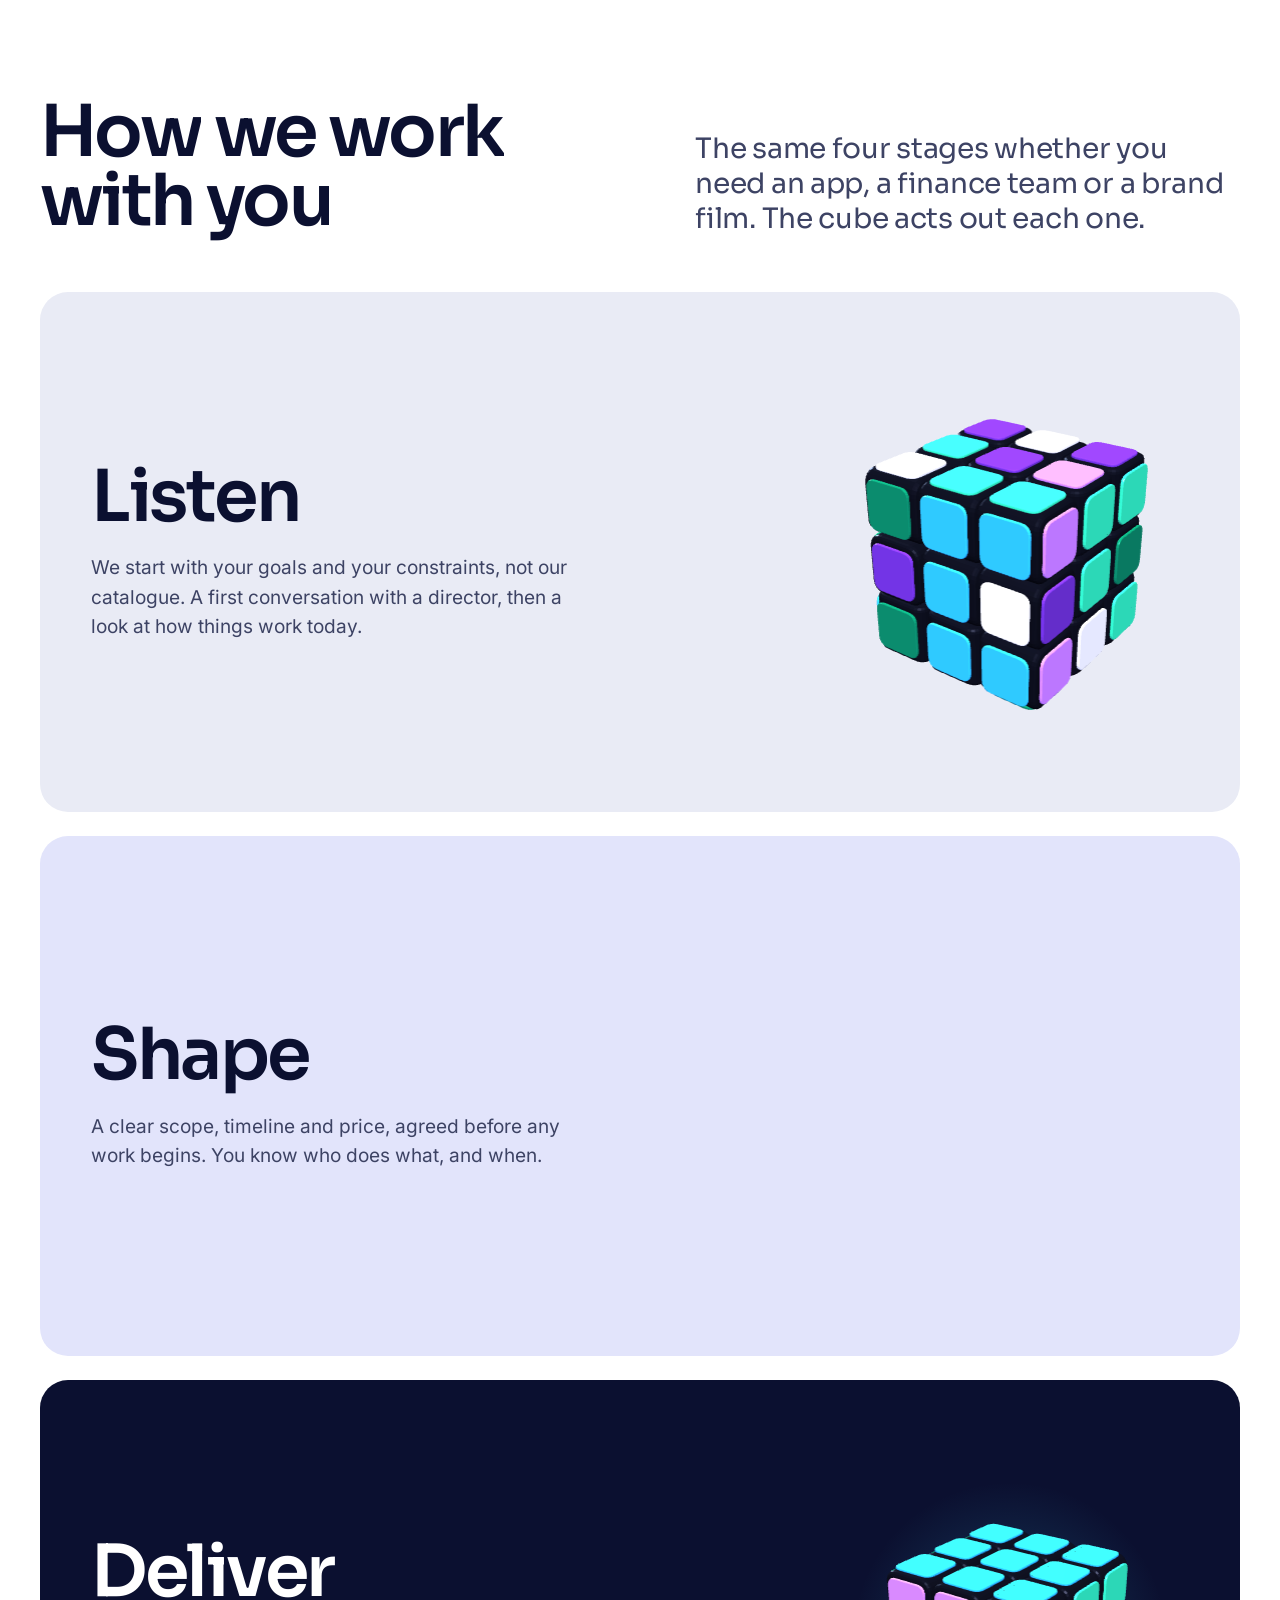
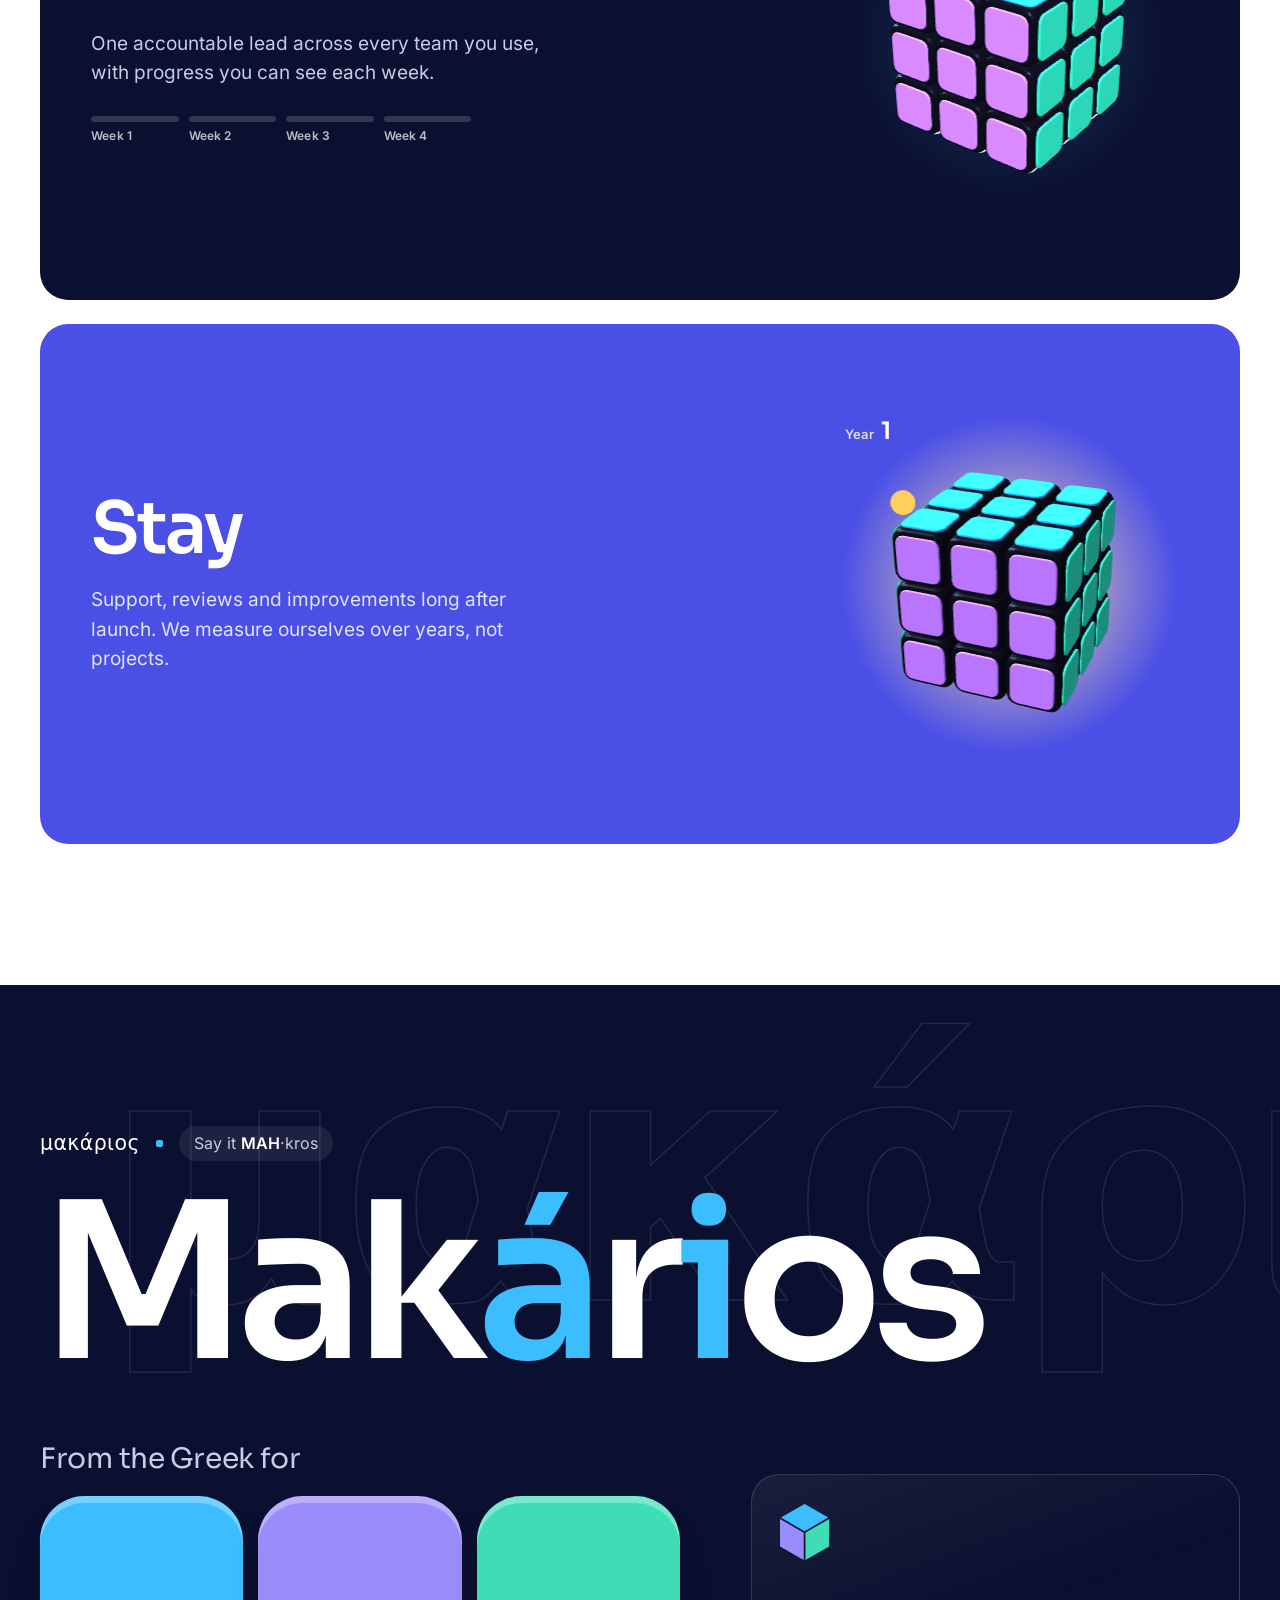
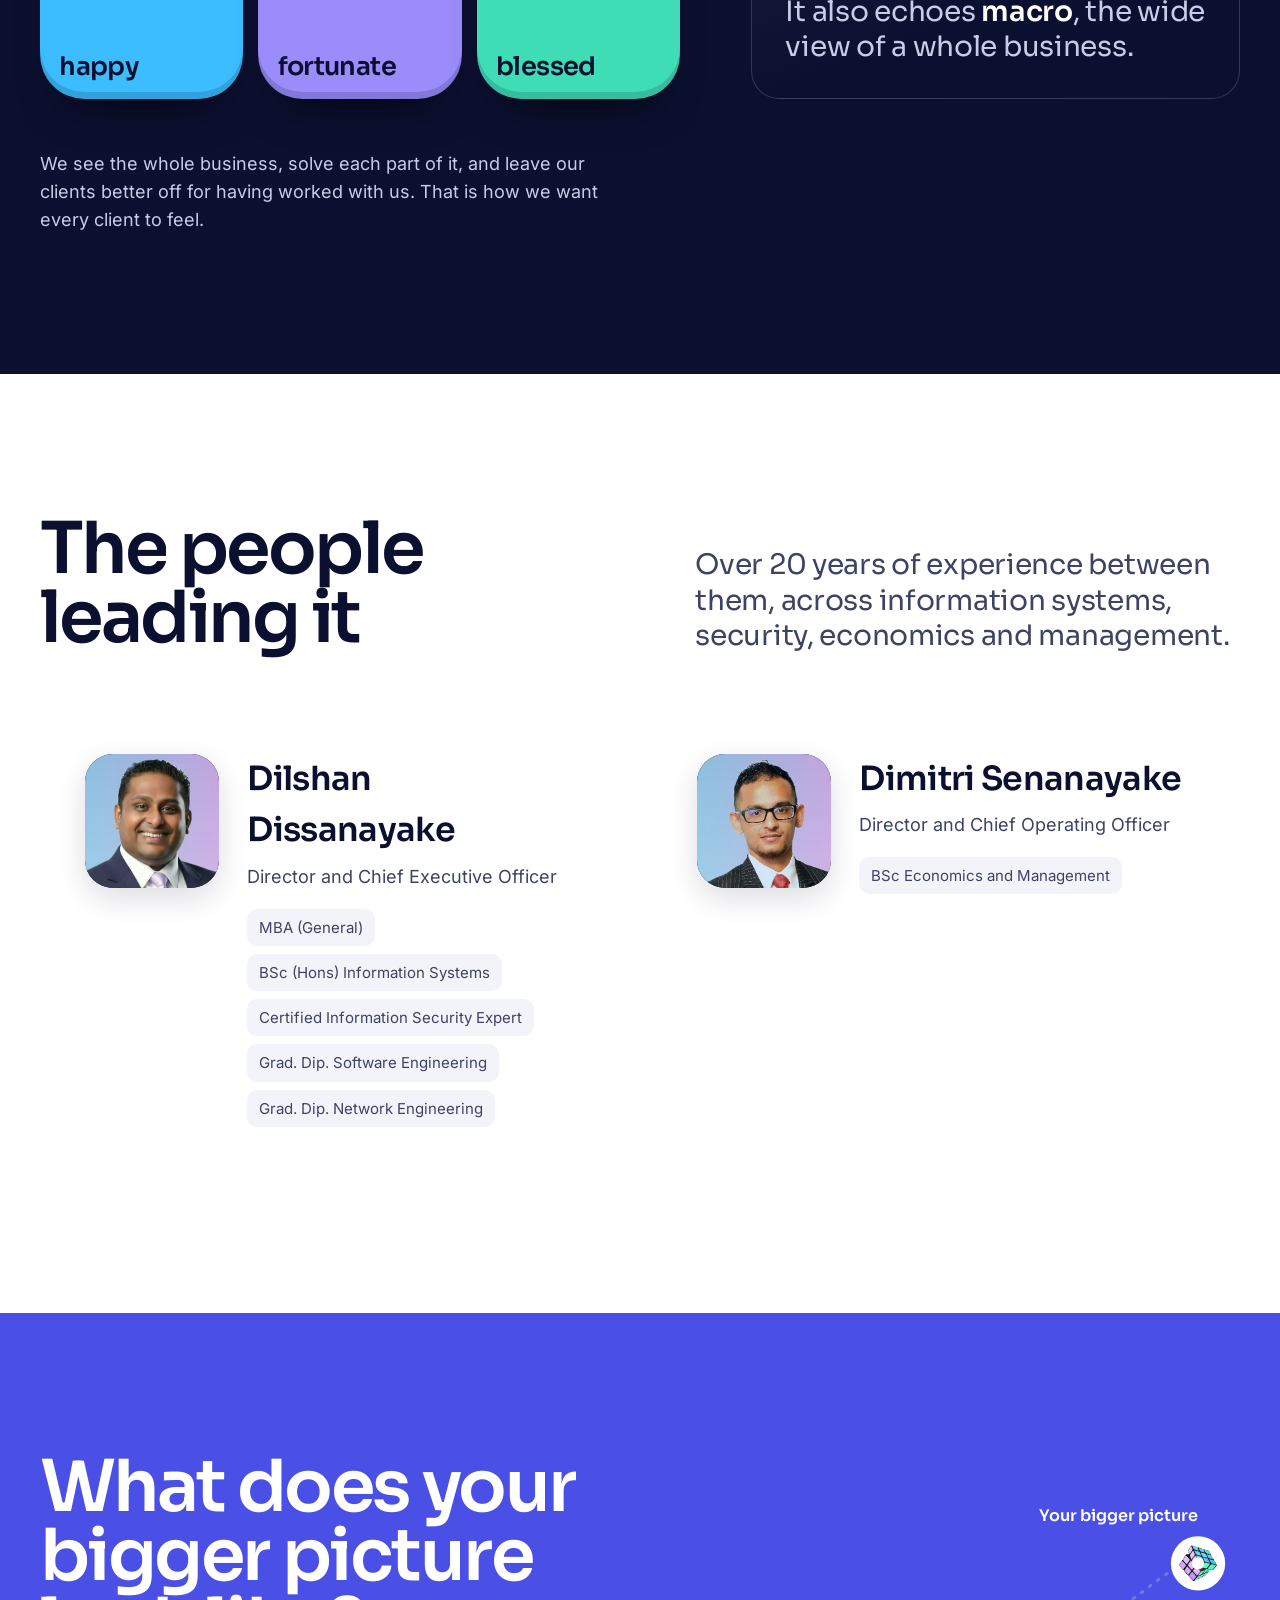
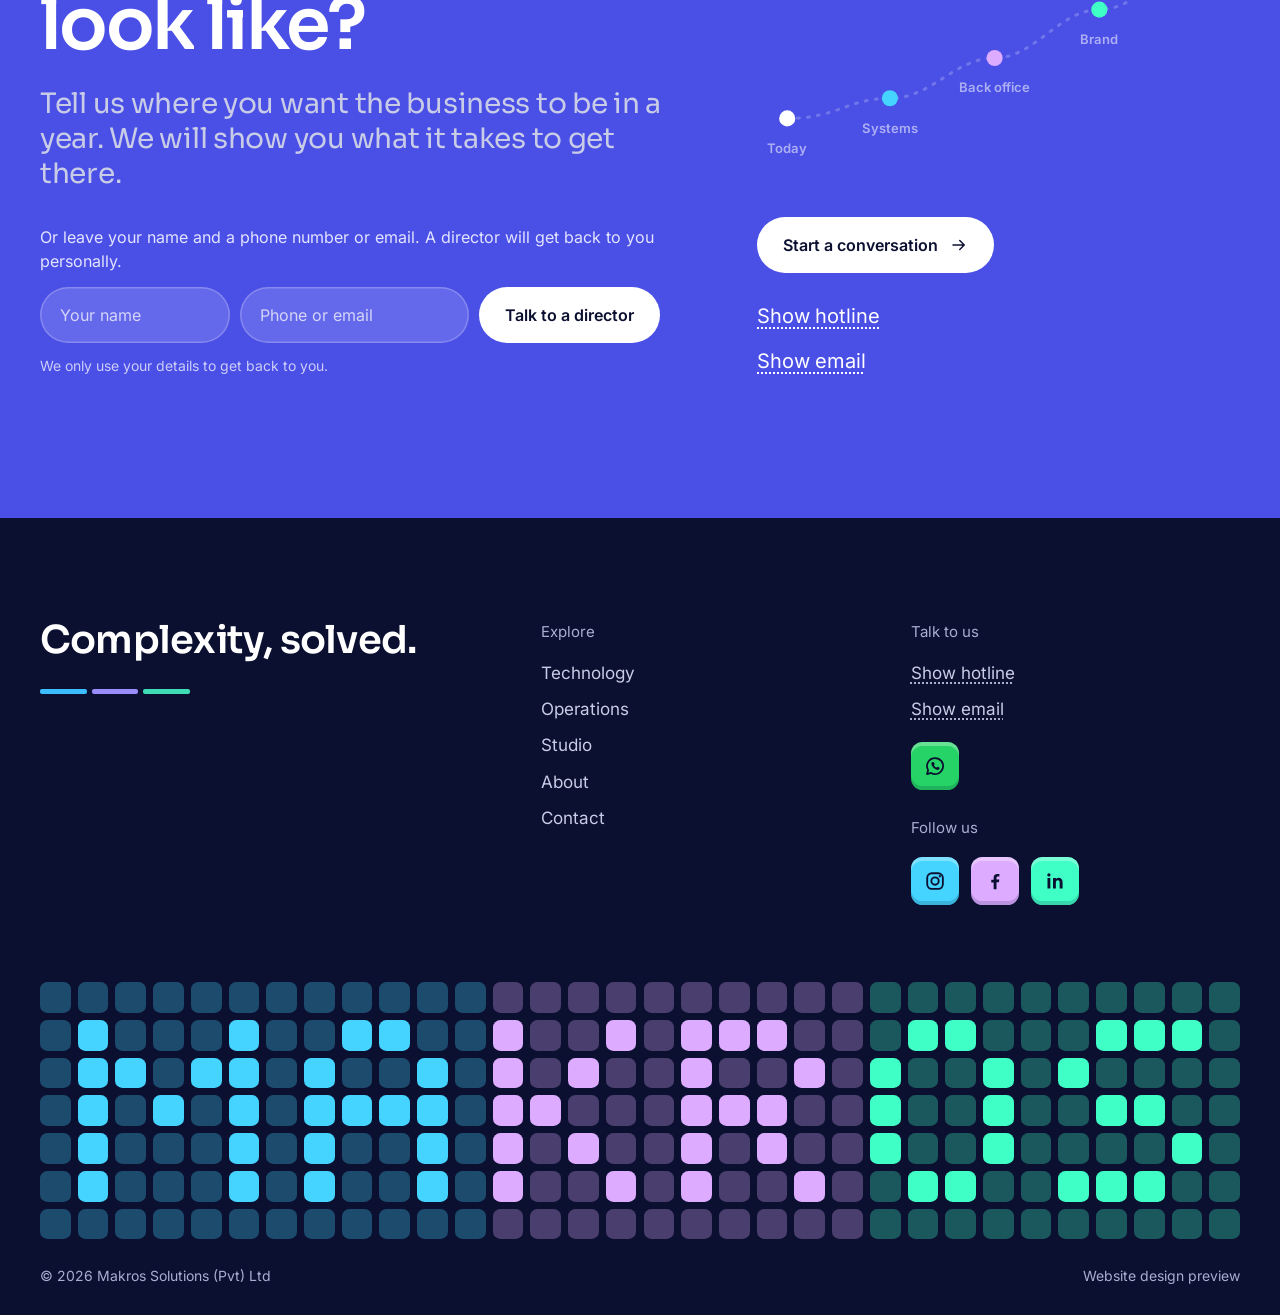
==== commit 8ee2c359: "Director portraits: same framing and colour grading, real photos on home and About" ====
--- a/index.html
+++ b/index.html
@@ -309,8 +309,8 @@
 <div class="wrap">
 <div class="secHead"><h2 class="l split" id="h-people">The people leading it</h2><p class="mid ink2 r">Over 20 years of experience between them, across information systems, security, economics and management.</p></div>
 <div class="people">
-<div class="person r"><div class="ava art"><picture><source type="image/webp" srcset="assets/img/team/dilshan-art-300.webp 300w, assets/img/team/dilshan-art-600.webp 600w" sizes="150px"><img src="assets/img/team/dilshan-art-600.jpg" srcset="assets/img/team/dilshan-art-300.jpg 300w, assets/img/team/dilshan-art-600.jpg 600w" sizes="150px" width="600" height="600" alt="Dilshan Dissanayake" loading="lazy" decoding="async"></picture></div><div><h3>Dilshan Dissanayake</h3><p class="ink2" style="margin-top:6px">Director and Chief Executive Officer</p><ul class="creds"><li>MBA (General)</li><li>BSc (Hons) Information Systems</li><li>Certified Information Security Expert</li><li>Grad. Dip. Software Engineering</li><li>Grad. Dip. Network Engineering</li></ul></div></div>
-<div class="person r"><div class="ava art"><picture><source type="image/webp" srcset="assets/img/team/dimithri-art-300.webp 300w, assets/img/team/dimithri-art-600.webp 600w" sizes="150px"><img src="assets/img/team/dimithri-art-600.jpg" srcset="assets/img/team/dimithri-art-300.jpg 300w, assets/img/team/dimithri-art-600.jpg 600w" sizes="150px" width="600" height="600" alt="Dimitri Senanayake" loading="lazy" decoding="async"></picture></div><div><h3>Dimitri Senanayake</h3><p class="ink2" style="margin-top:6px">Director and Chief Operating Officer</p><ul class="creds"><li>BSc Economics and Management</li></ul></div></div>
+<div class="person r"><div class="ava art"><picture><source type="image/webp" srcset="assets/img/team/dilshan-photo-240.webp?v=4 240w, assets/img/team/dilshan-photo-480.webp?v=4 480w" sizes="150px"><img src="assets/img/team/dilshan-photo-480.jpg?v=4" srcset="assets/img/team/dilshan-photo-240.jpg?v=4 240w, assets/img/team/dilshan-photo-480.jpg?v=4 480w" sizes="150px" width="480" height="480" alt="Dilshan Dissanayake" loading="lazy" decoding="async"></picture></div><div><h3>Dilshan Dissanayake</h3><p class="ink2" style="margin-top:6px">Director and Chief Executive Officer</p><ul class="creds"><li>MBA (General)</li><li>BSc (Hons) Information Systems</li><li>Certified Information Security Expert</li><li>Grad. Dip. Software Engineering</li><li>Grad. Dip. Network Engineering</li></ul></div></div>
+<div class="person r"><div class="ava art"><picture><source type="image/webp" srcset="assets/img/team/dimithri-photo-240.webp?v=4 240w, assets/img/team/dimithri-photo-480.webp?v=4 480w" sizes="150px"><img src="assets/img/team/dimithri-photo-480.jpg?v=4" srcset="assets/img/team/dimithri-photo-240.jpg?v=4 240w, assets/img/team/dimithri-photo-480.jpg?v=4 480w" sizes="150px" width="480" height="480" alt="Dimitri Senanayake" loading="lazy" decoding="async"></picture></div><div><h3>Dimitri Senanayake</h3><p class="ink2" style="margin-top:6px">Director and Chief Operating Officer</p><ul class="creds"><li>BSc Economics and Management</li></ul></div></div>
 </div>
 </div>
 </section>
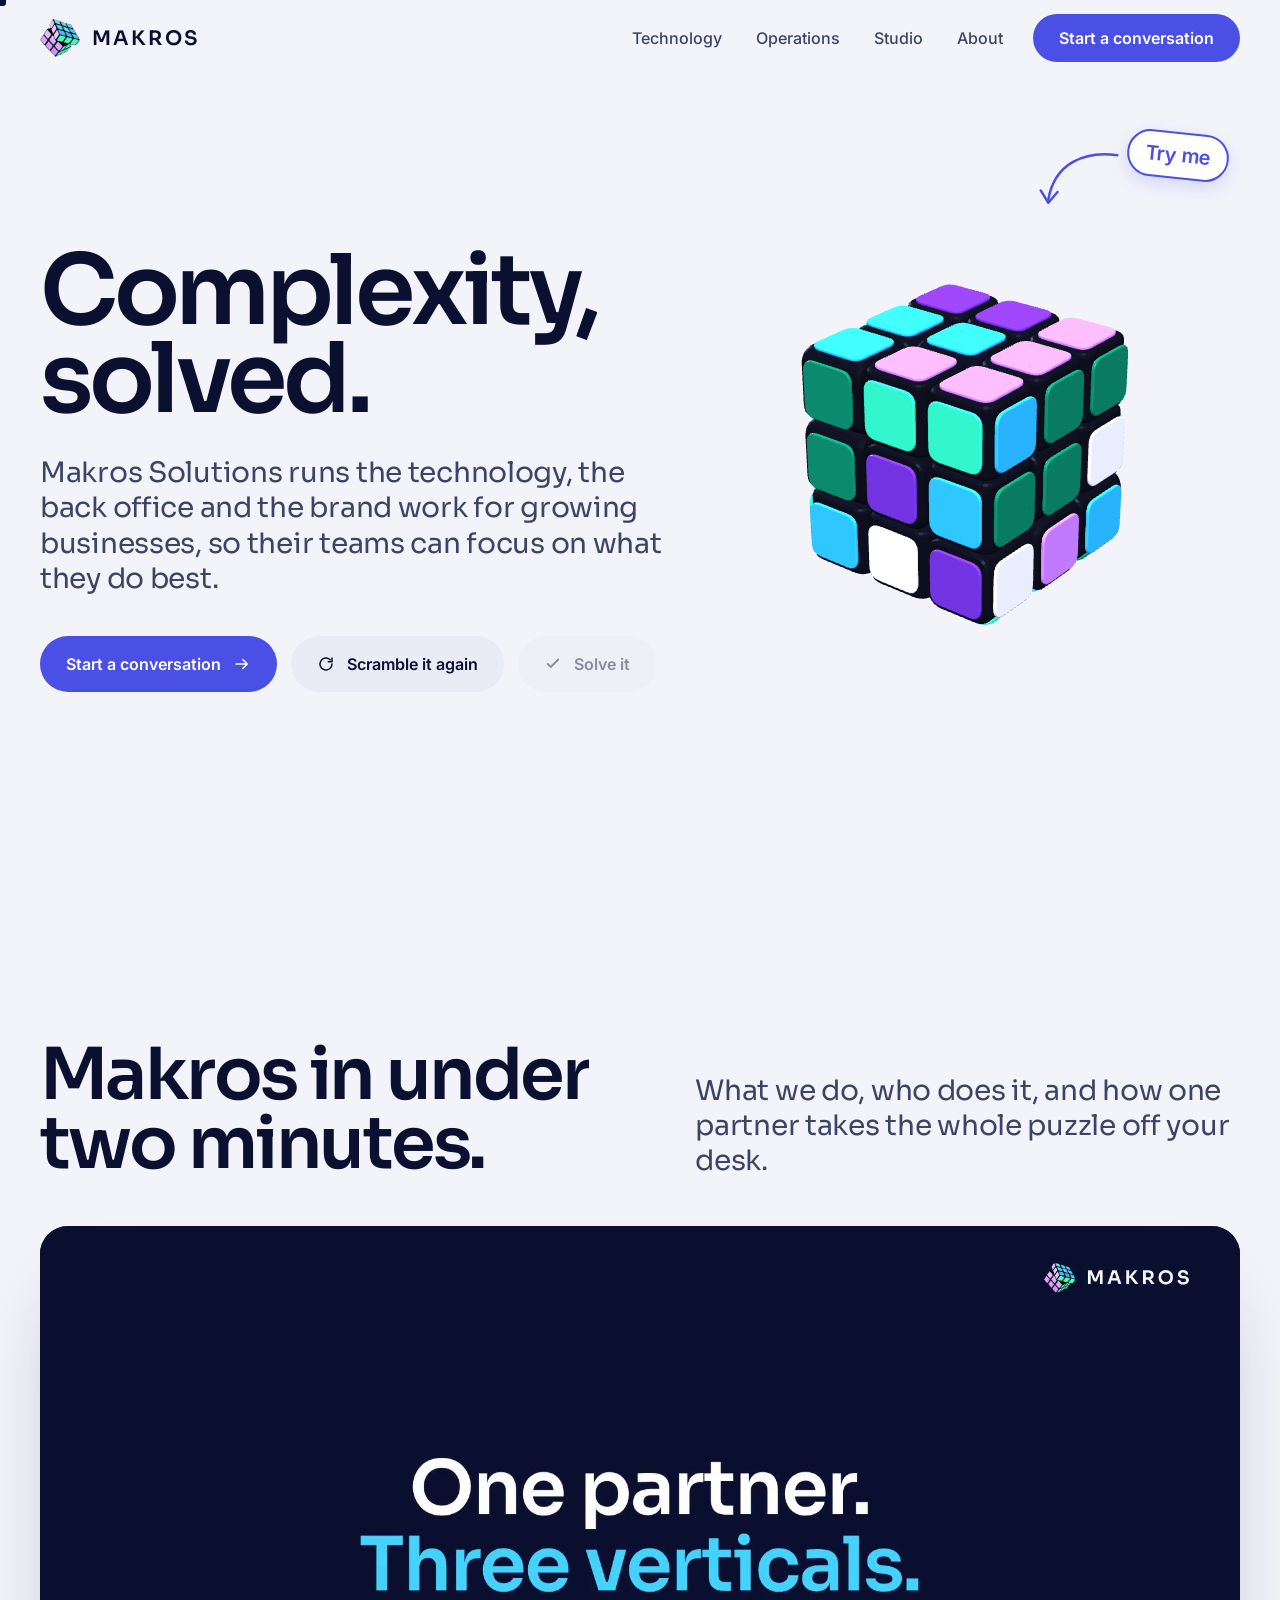
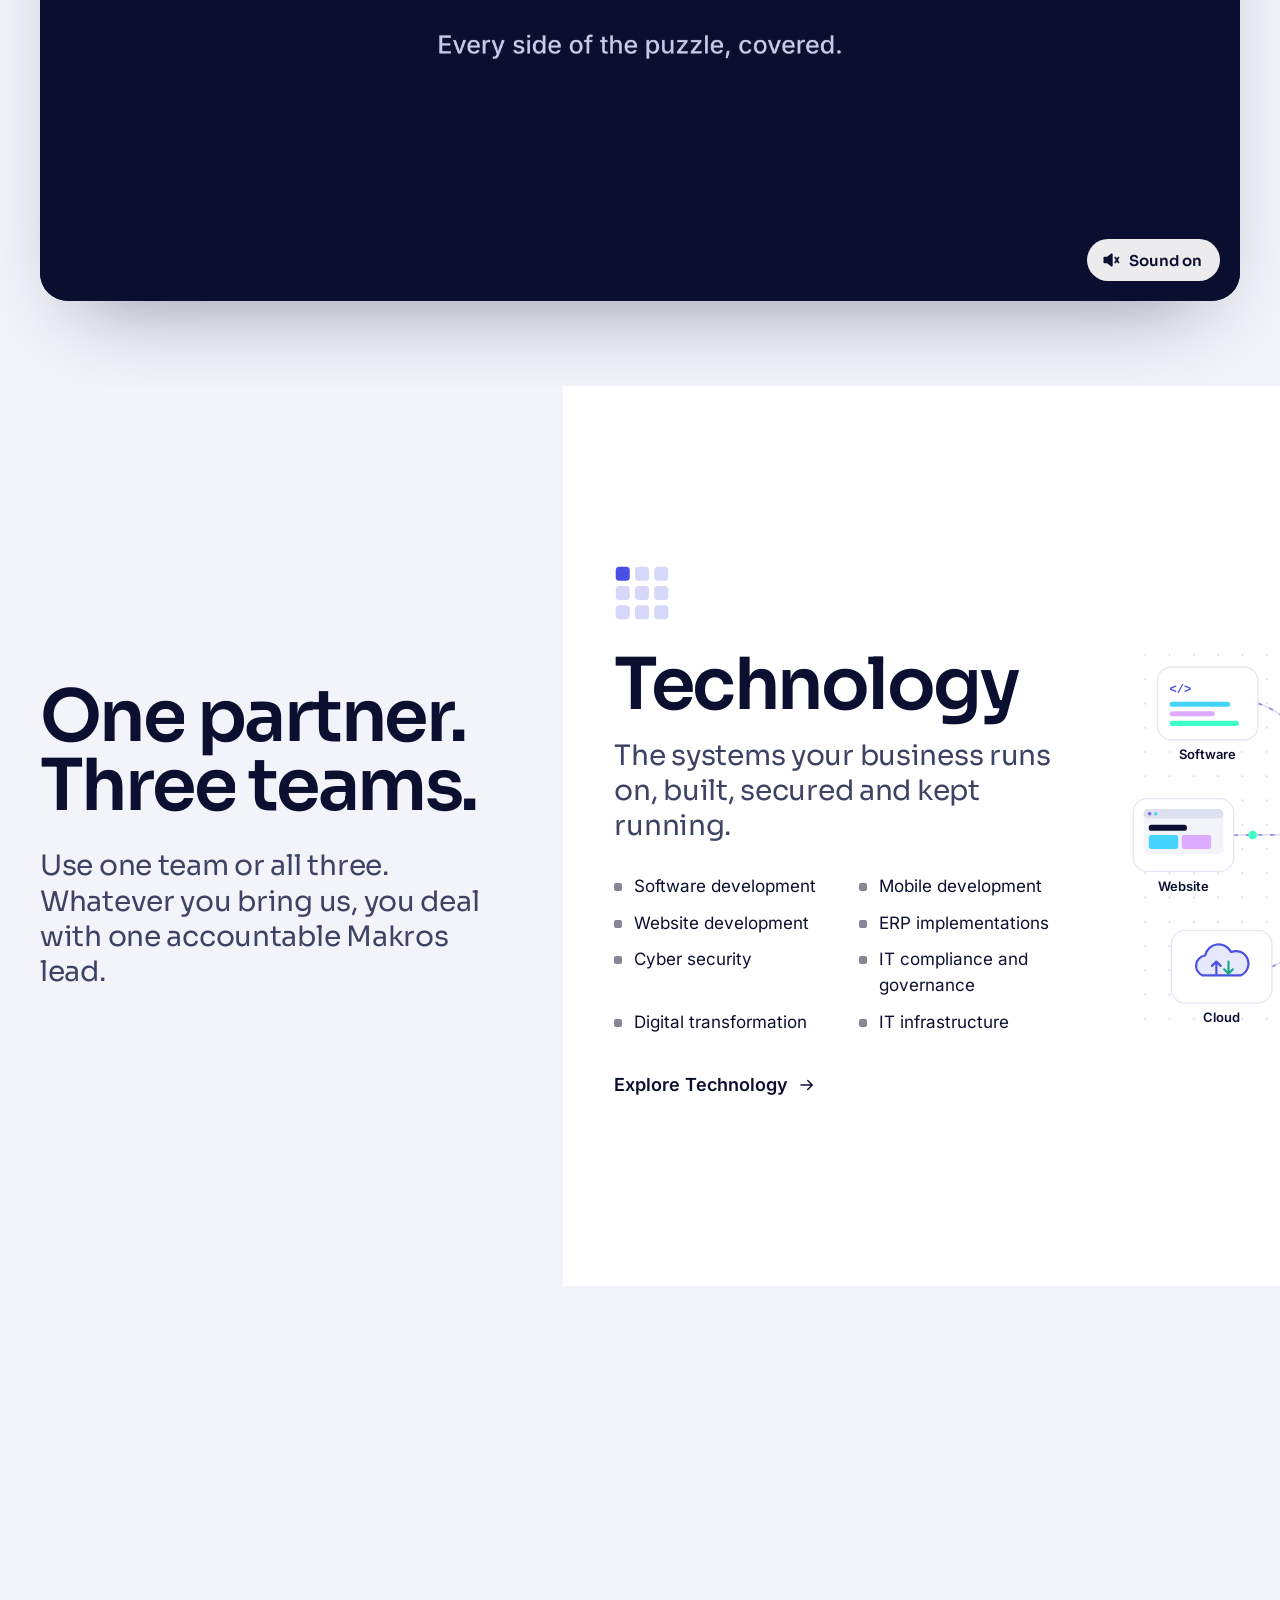
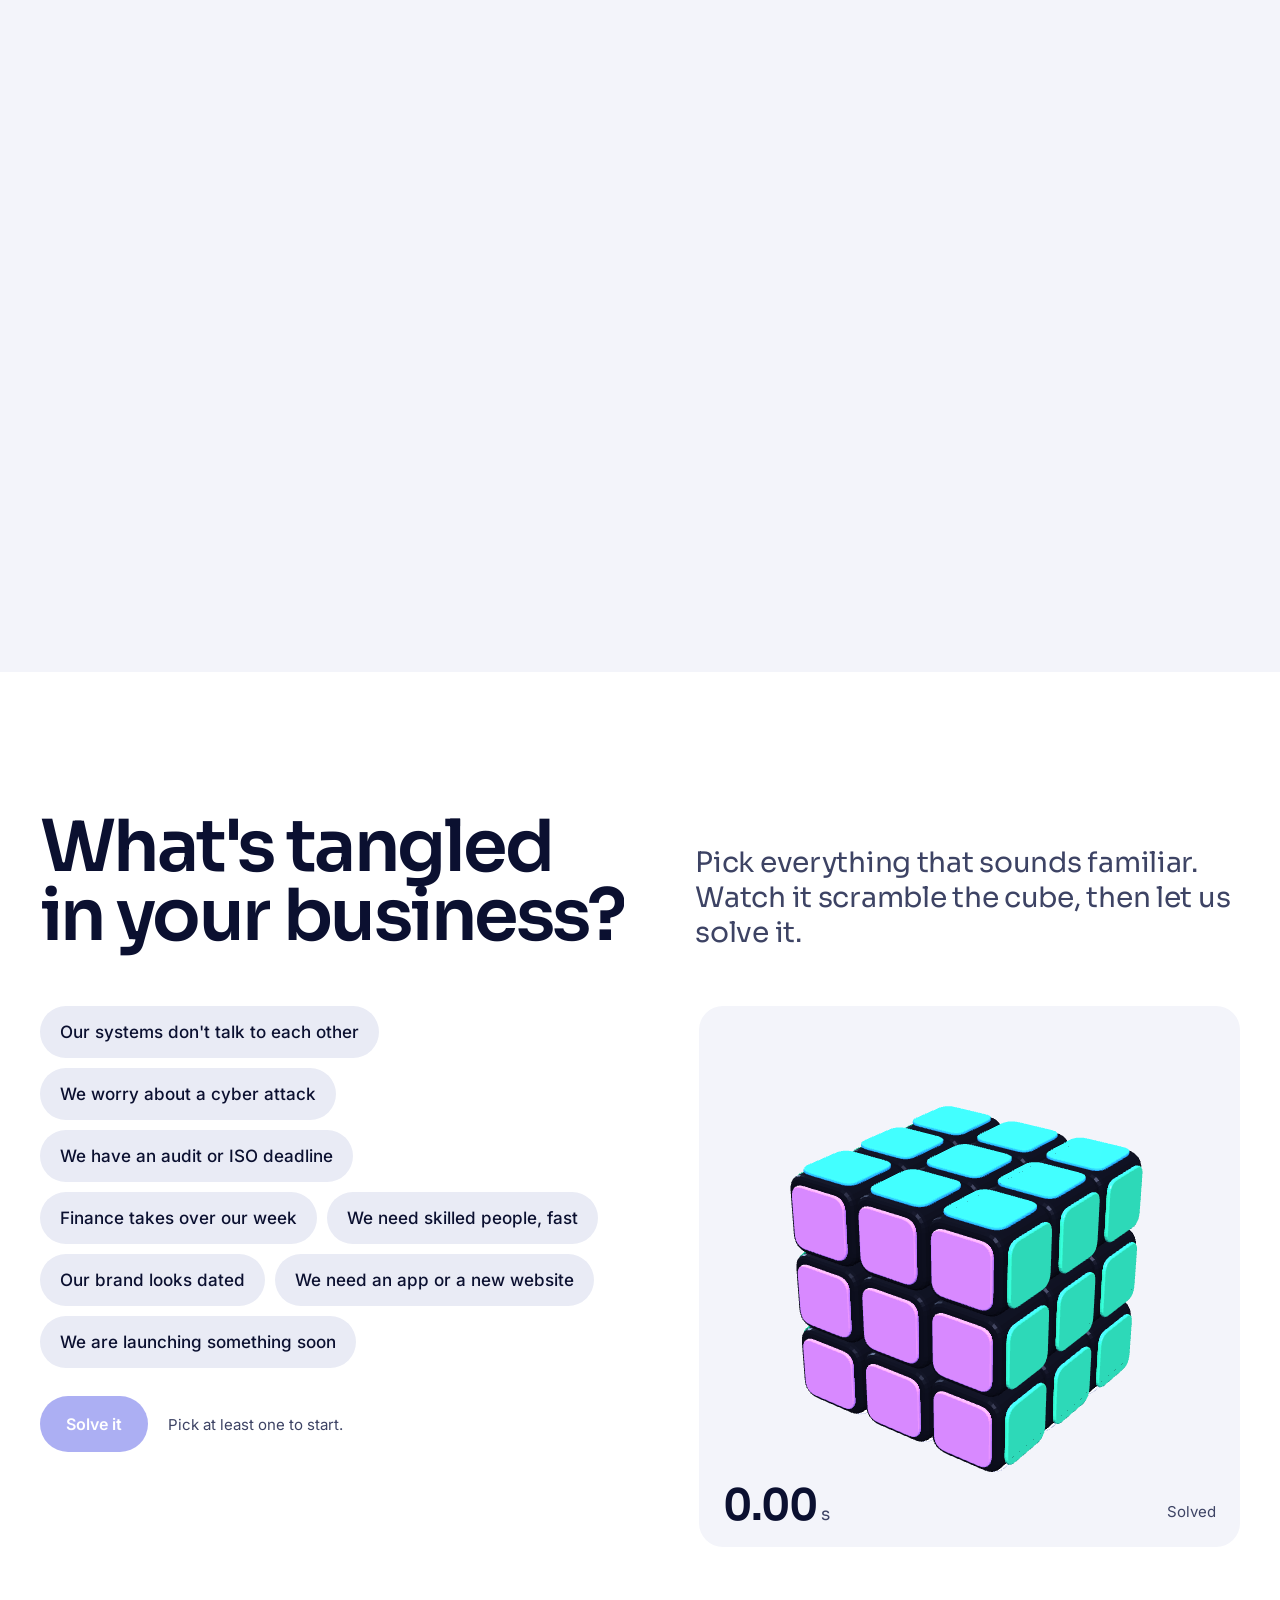
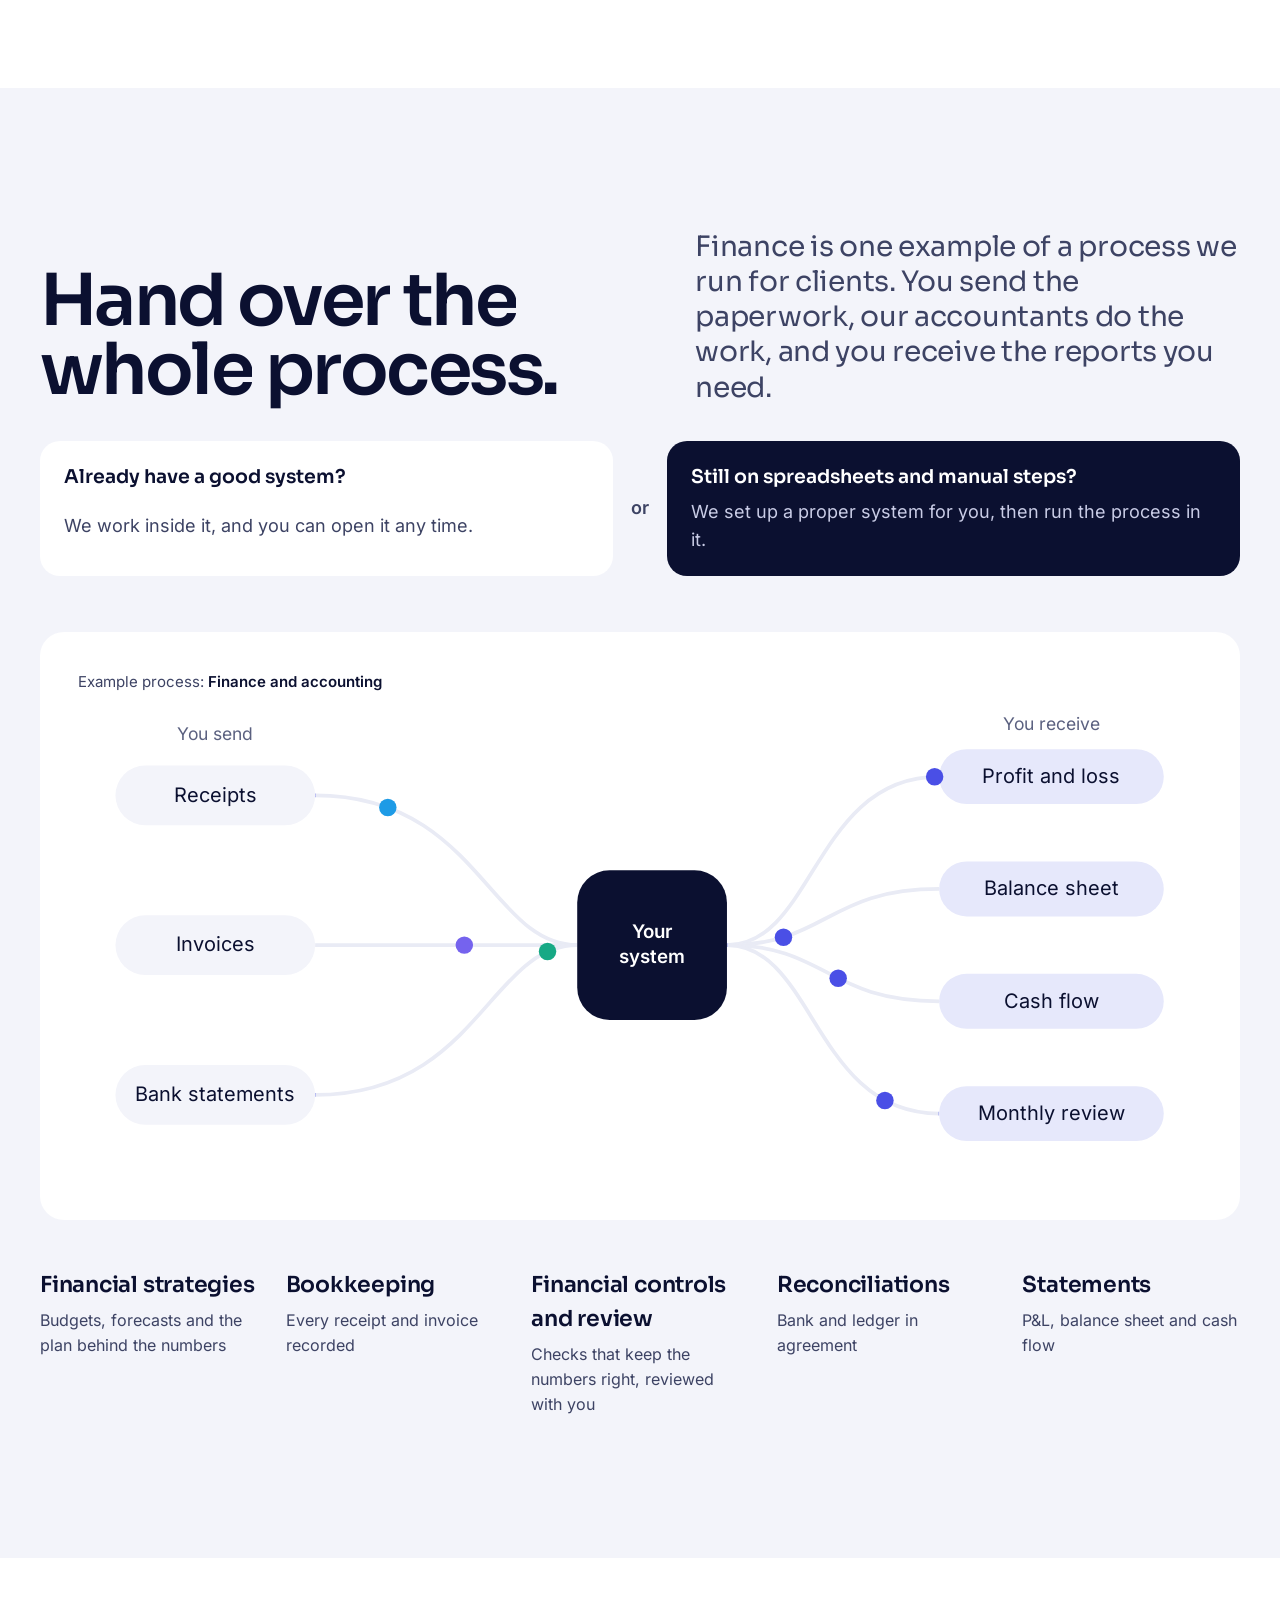
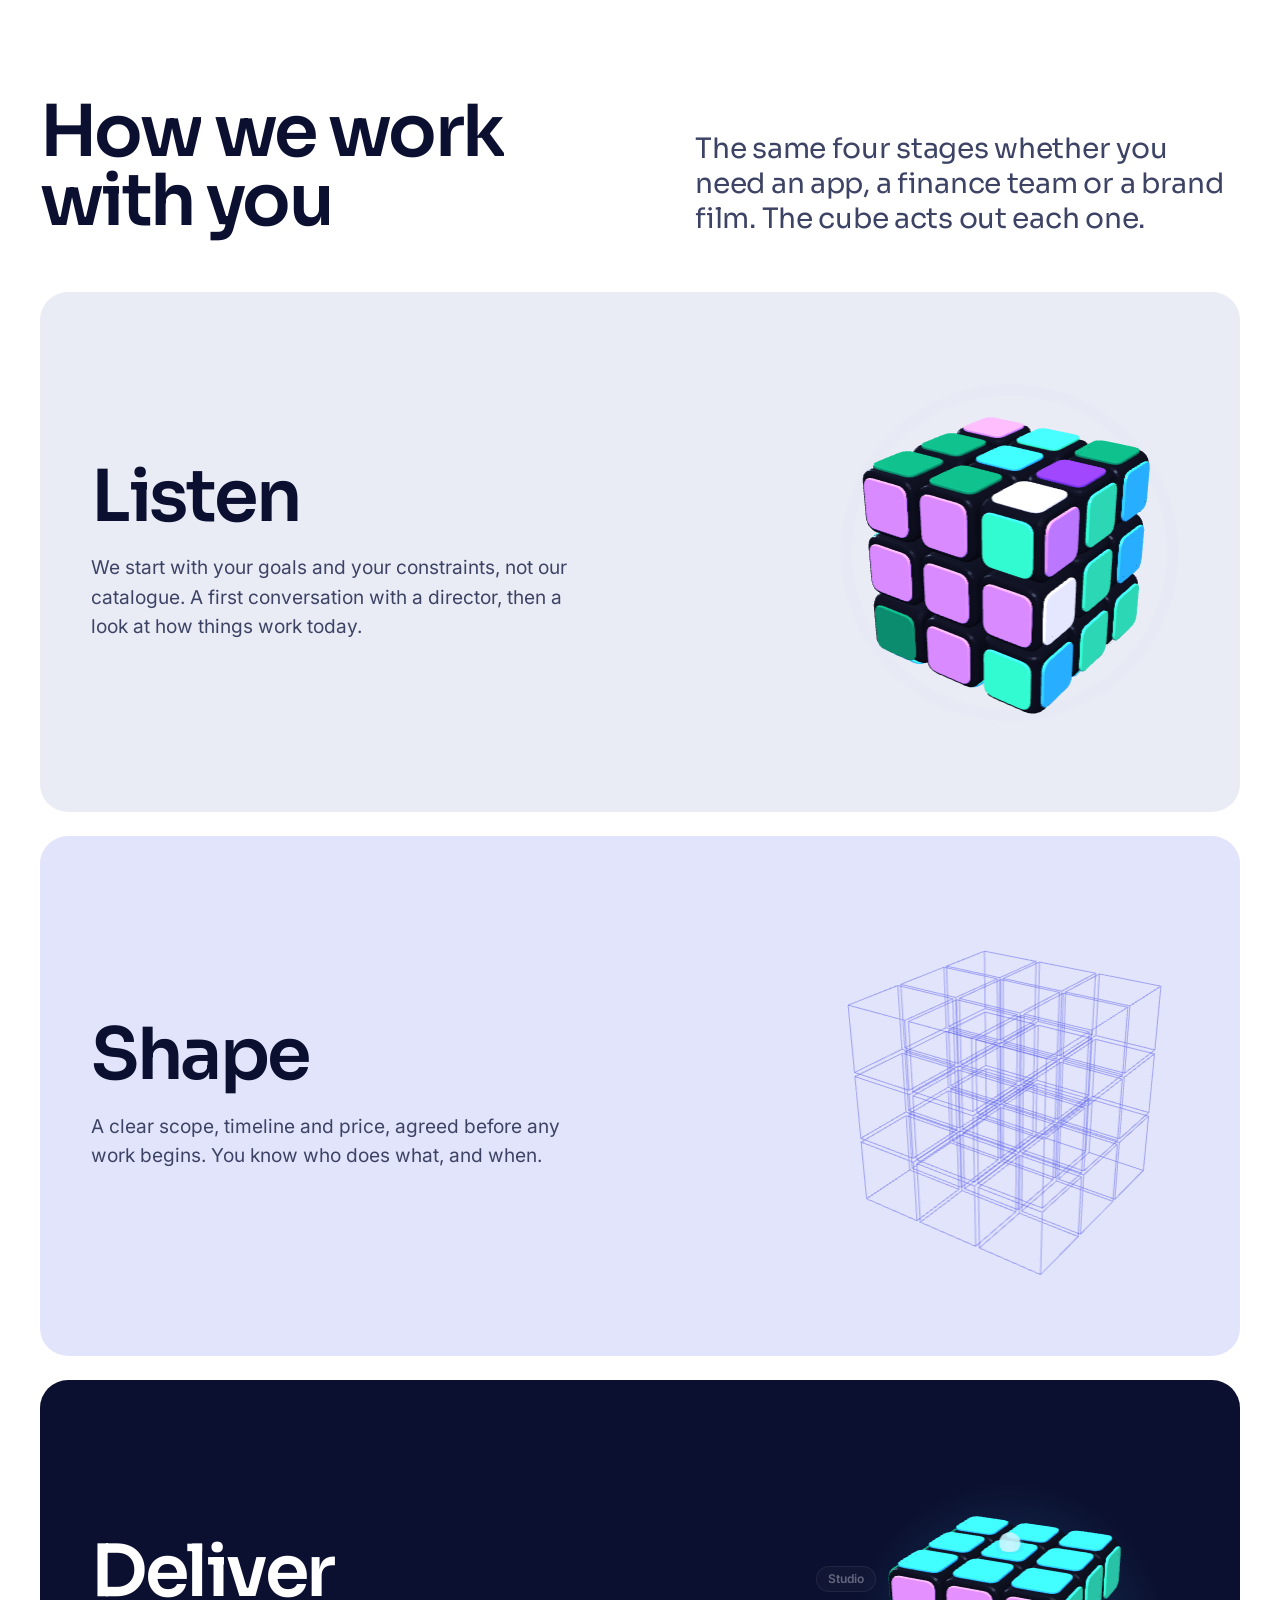
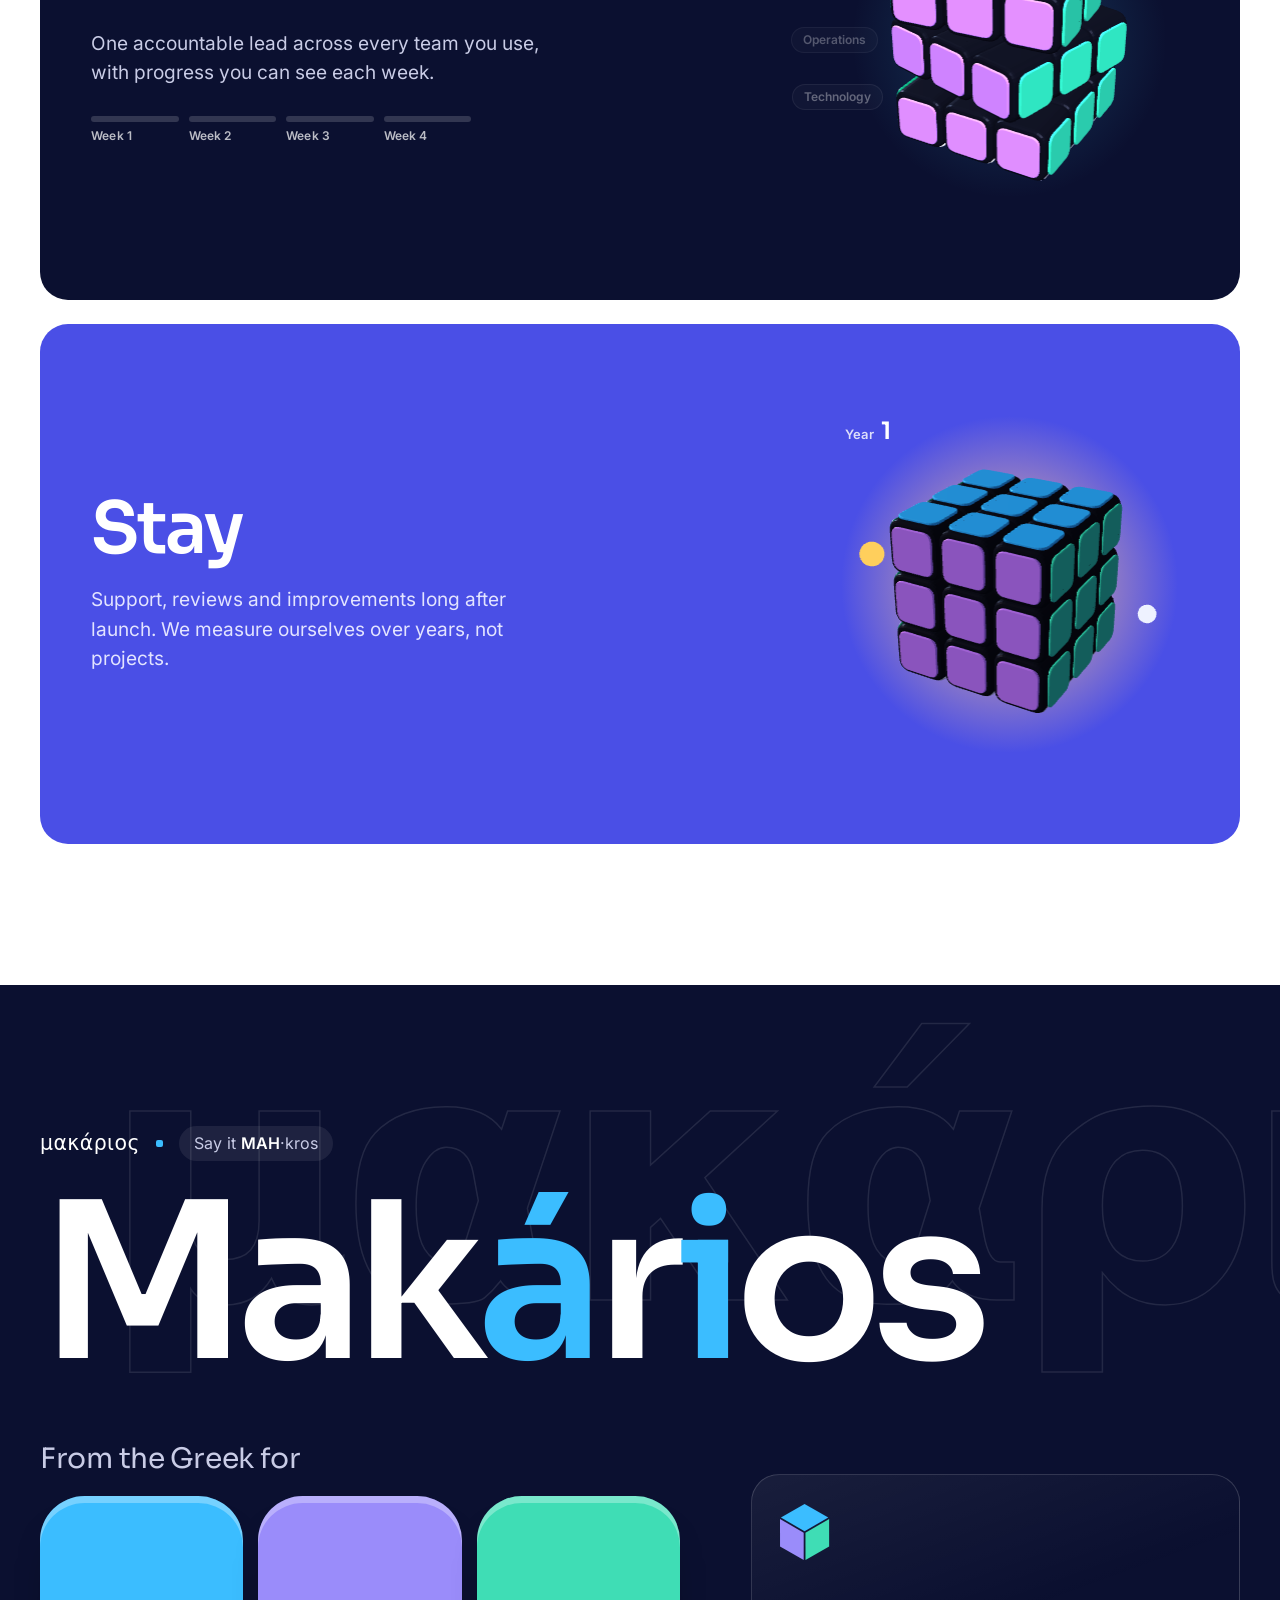
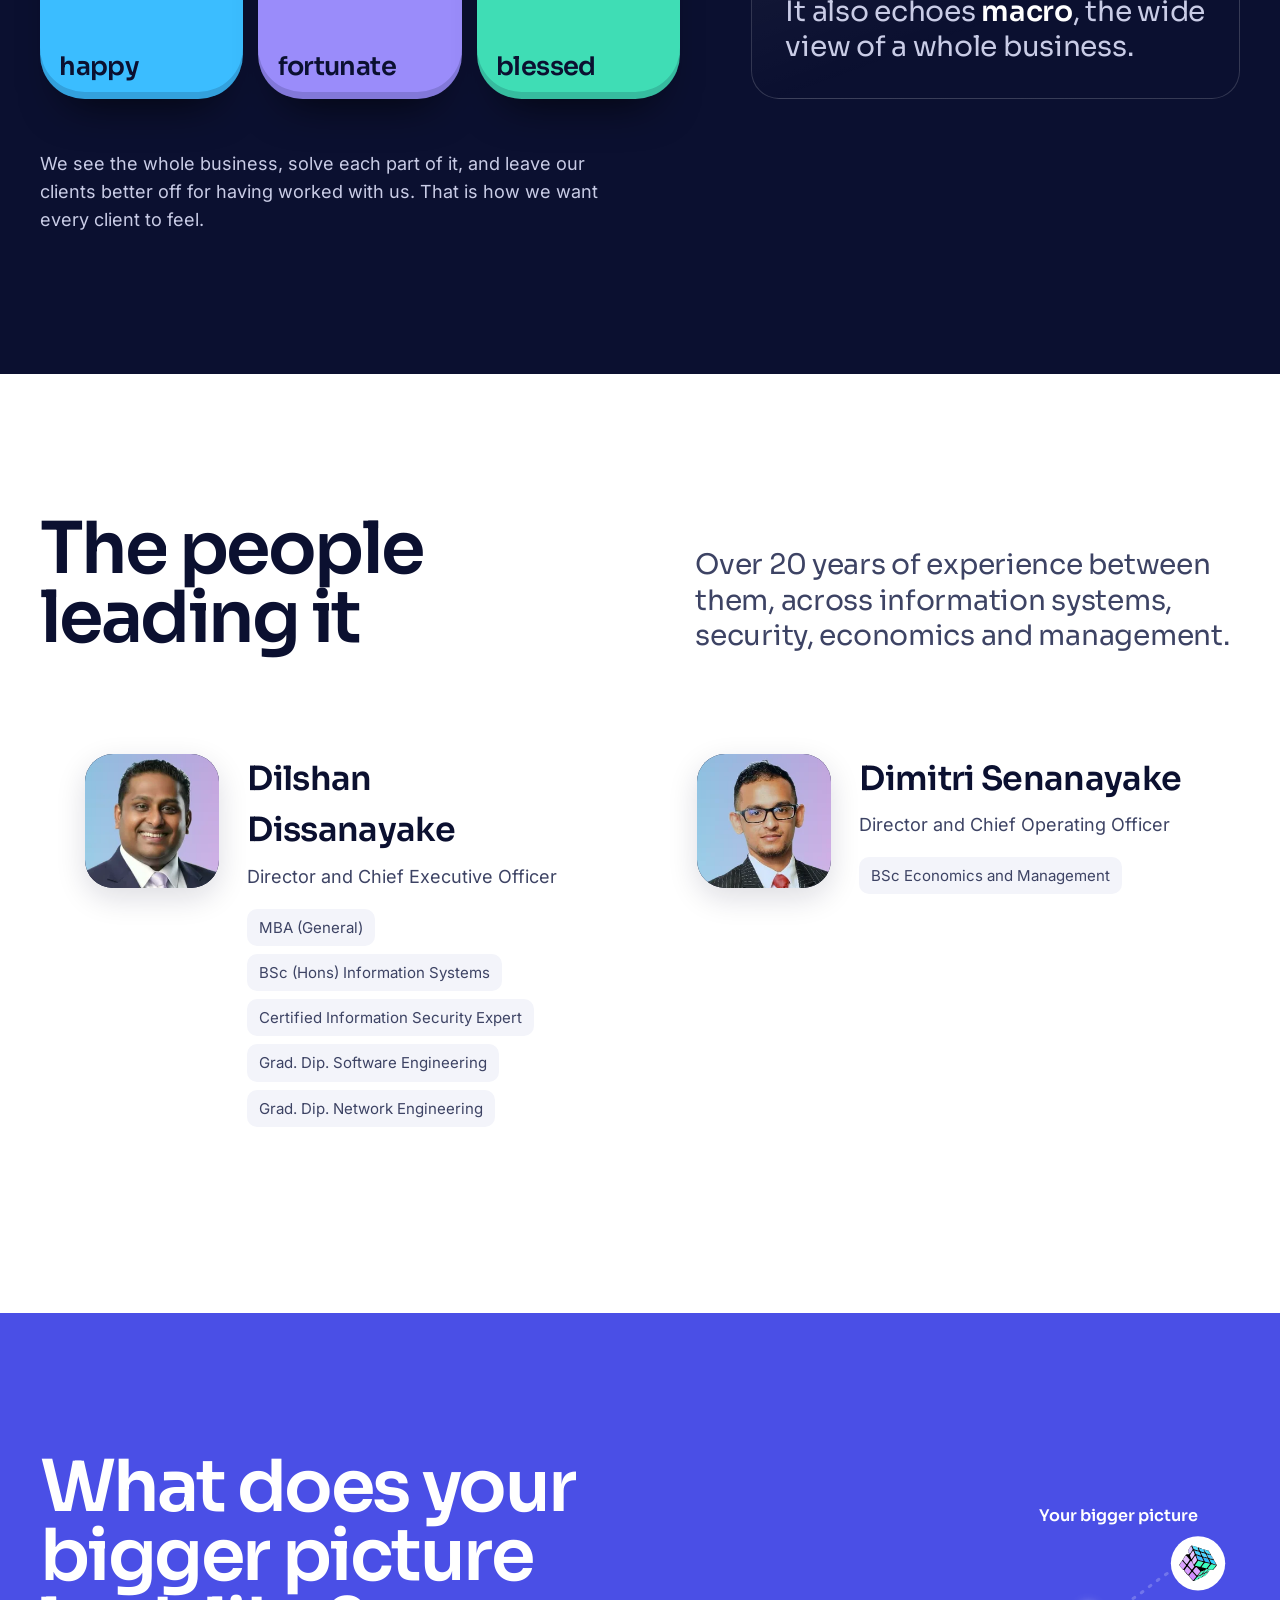
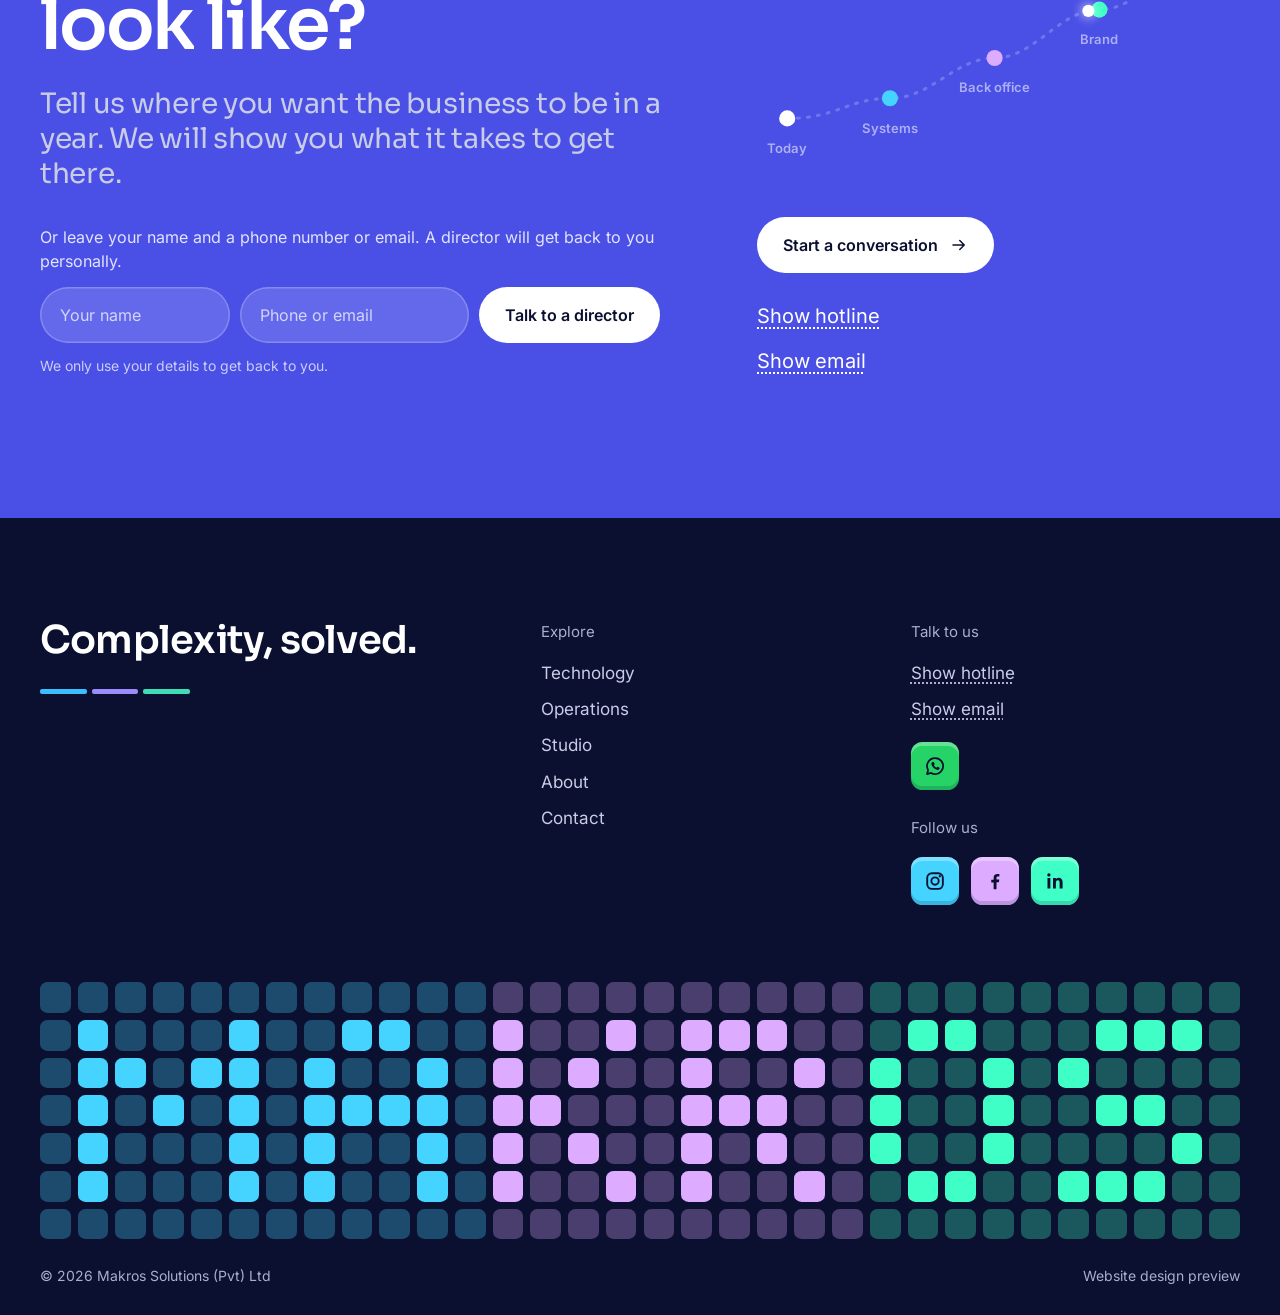
==== commit d924d722: "SEO: canonical links, organisation data, noindex on 404" ====
--- a/index.html
+++ b/index.html
@@ -26,6 +26,9 @@
 <link rel="stylesheet" href="assets/css/motion.css?v=13">
 <noscript><style>.cubeLoad{display:none}.cubeHost svg.fallback{opacity:1}</style></noscript>
 <script>try{if(sessionStorage.getItem('mkw')){document.documentElement.classList.add('arriving');sessionStorage.removeItem('mkw')}}catch(e){}</script>
+<link rel="canonical" href="https://makrossolutions.com/">
+<meta property="og:url" content="https://makrossolutions.com/">
+<script type="application/ld+json">{"@context": "https://schema.org", "@type": "Organization", "name": "Makros Solutions (Pvt) Ltd", "alternateName": ["Makros Solutions", "MKS"], "url": "https://makrossolutions.com/", "logo": "https://makrossolutions.com/assets/img/share.png", "slogan": "Complexity, solved.", "description": "Technology, outsourcing and creative services for growing businesses, under one accountable team.", "telephone": "+94773000904", "contactPoint": [{"@type": "ContactPoint", "telephone": "+94773000904", "contactType": "customer service", "areaServed": "LK", "availableLanguage": ["English", "Sinhala"]}], "address": {"@type": "PostalAddress", "addressCountry": "LK"}, "founder": [{"@type": "Person", "name": "Dilshan Dissanayake", "jobTitle": "Director and Chief Executive Officer"}], "employee": [{"@type": "Person", "name": "Dimitri Senanayake", "jobTitle": "Director and Chief Operating Officer"}], "sameAs": ["https://www.facebook.com/makrossolutions", "https://www.instagram.com/makros.solutions/", "https://www.linkedin.com/company/makros-solutions-pvt-limited/"]}</script>
 </head>
 <body data-page="home">
 <svg width="0" height="0" style="position:absolute" aria-hidden="true">
